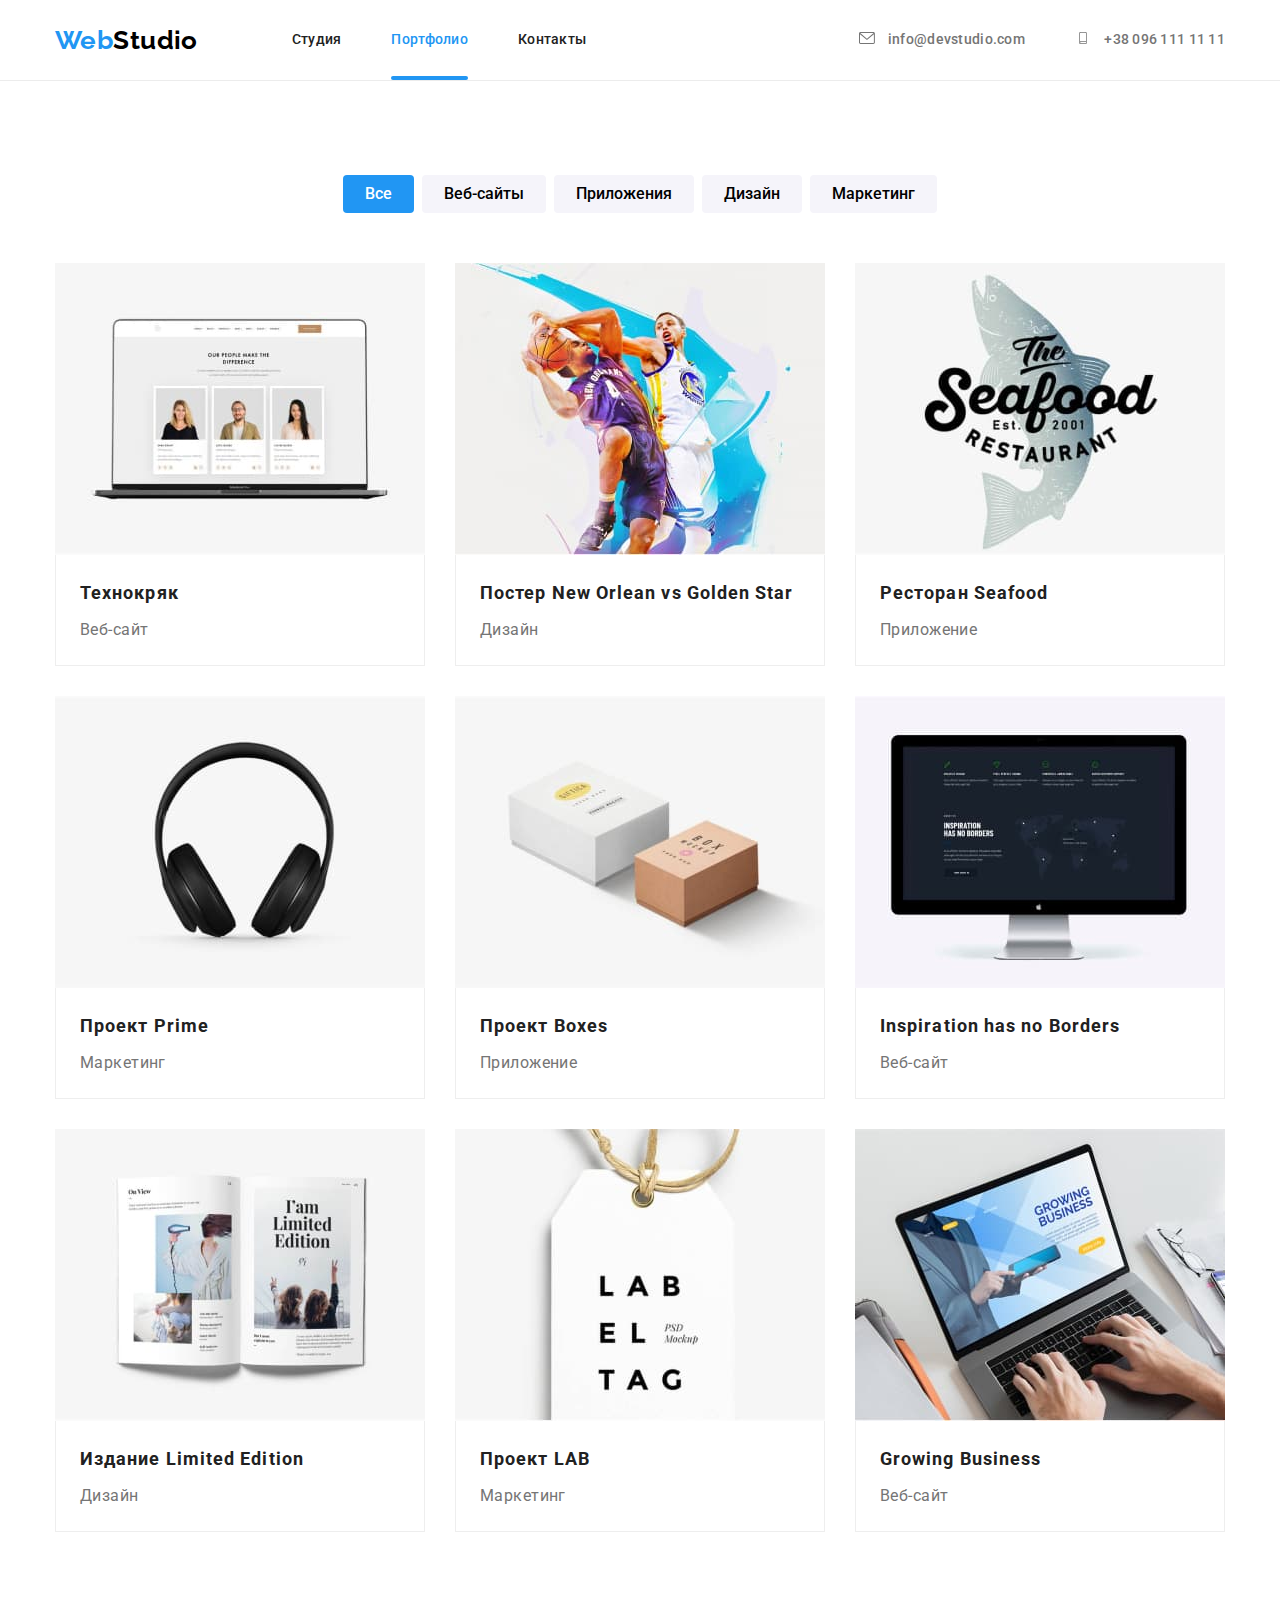
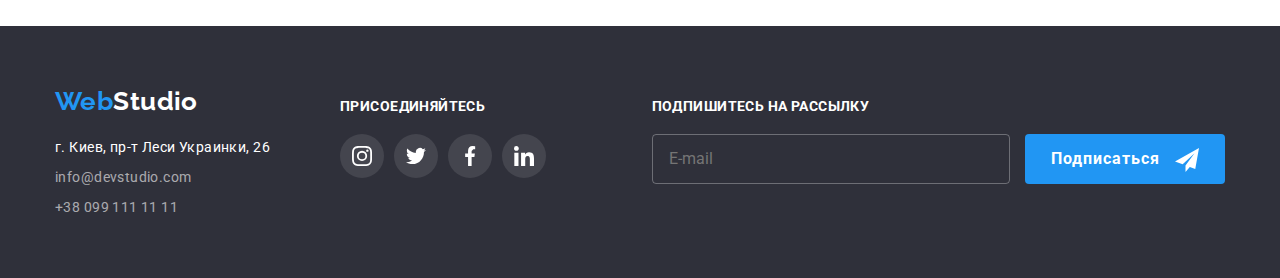
==== portfolio.html @ 12179ab0 "revious project files had been added" ====
<!DOCTYPE html>
<html lang="ru">

<head>
    <meta charset="UTF-8">
    <meta http-equiv="X-UA-Compatible" content="IE=edge">
    <meta name="viewport" content="width=device-width, initial-scale=1.0">
    <title>Web Studio</title>
    <link rel="preconnect" href="https://fonts.googleapis.com">
    <link rel="preconnect" href="https://fonts.gstatic.com" crossorigin>
    <link href="https://fonts.googleapis.com/css2?family=Raleway:wght@700&family=Roboto:wght@400;500;700;900&display=swap"
        rel="stylesheet">
    <link rel="stylesheet" href="https://cdnjs.cloudflare.com/ajax/libs/modern-normalize/1.1.0/modern-normalize.css" />
    <link rel="stylesheet" href="./css/main.min.css" />
    </head>

<body>

    <!--шапка сторінки-->
<header>
        <div class="container container--header">
            <nav class="site-menu">

                <a class="link logo-text" href="./index.html" id="top">Web<span class="logo-text--header">Studio</span></a>

                <ul class="list main-nav-list">
                    <li class="main-nav-list__item"><a class="link header__link" href="./index.html">Студия</a></li>
                    <li class="main-nav-list__item"><a class="link header__link header__link--current" href="#portfolio">Портфолио</a></li>
                    <li class="main-nav-list__item"><a class="link header__link" href="#contacts">Контакты</a></li>
                </ul>
            </nav>

            <ul class="list header-contacts-list">
                <li class="header-contacts-list__item">
            
                    <a class="link header__link header__link--contact" href="mailto:info@devstudio.com">
                        <svg class="header-contacts-list__icon" width="16" height="12">
                            <use href="./images/icons.svg#icon-envelope"></use>
                        </svg>
                            <span lang="en">info@devstudio.com</span>
                    </a>
                </li>
            
                <li class="header-contacts-list__item">
                    <a class="link header__link header__link--contact" href="tel:+380961111111">
                        <svg class="header-contacts-list__icon" width="16" height="12">
                            <use href="./images/icons.svg#icon-smartphone"></use>
                        </svg>
                            <span>+38 096 111 11 11</span>
                    </a>
                </li>
            </ul>
            

        </div>
    </header>


    <main>
        <section class="portfolio">
            <div class="container">
                <h1 class="visually-hidden">Портфолио</h1>
                                
                <ul class="list filter-button-list">
                    <li class="filter-button-list__item"><button class="filter-button-list__button filter-button-list__button--active" type="button">Все</button></li>
                    <li class="filter-button-list__item"><button class="filter-button-list__button" type="button">Веб-сайты</button></li>
                    <li class="filter-button-list__item"><button class="filter-button-list__button" type="button">Приложения</button></li>
                    <li class="filter-button-list__item"><button class="filter-button-list__button" type="button">Дизайн</button></li>
                    <li class="filter-button-list__item"><button class="filter-button-list__button" type="button">Маркетинг</button></li>
                </ul>
                
                <ul class="list portfolio-list">
                    <li class="portfolio-list__item">
                        <a href="" class="link portfolio-list__item-link">
                            <div class="portfolio-list__item-img-thumb">
                                <img src="./images/portfolio1.jpg" alt="интернет-магазин на экране ноутбука" width="370">
                                <p class="portfolio-list__item-thumb-descr">Ресурс предлагает комплексные предложения с разным уровнем функционала и сервисов. Все это позволит посетителю получить исчерпывающие сведения о компании или частном лице.</p>    
                                
                            </div> 
                            
                            <div class="portfolio-list__item-title-border">
                                <h2 class="portfolio-list__item-title">Технокряк</h2>
                                <p class="portfolio-list__item-description">Веб-сайт</p>
                            </div>
                        </a>
                    </li>
                    <li  class="portfolio-list__item">
                        <a href="" class="link portfolio-list__item-link">
                            <div class="portfolio-list__item-img-thumb">
                                <img src="./images/portfolio2.jpg" alt="постер баскетбольного матча" width="370">
                                <p class="portfolio-list__item-thumb-descr">Lorem ipsum dolor sit amet consectetur adipisicing elit. Doloribus, expedita. In architecto sint atque, minus magnam autem fugit quae eius, nesciunt laboriosam odio sed aspernatur!</p>
                            </div>

                            <div class="portfolio-list__item-title-border">
                                <h2 class="portfolio-list__item-title">Постер <span lang="en">New Orlean vs Golden Star</span></h2>
                                <p class="portfolio-list__item-description">Дизайн</p>
                            </div>
                        </a>
                    </li>
                    <li  class="portfolio-list__item">
                        <a href="" class="link portfolio-list__item-link">
                            <div class="portfolio-list__item-img-thumb">
                                <img src="./images/portfolio3.jpg" alt="название ресторана на фоне изображения рыбы" width="370">
                                <p class="portfolio-list__item-thumb-descr">Lorem ipsum dolor sit amet consectetur, adipisicing elit. Impedit aspernatur corrupti debitis velit eveniet vel recusandae obcaecati minus dolores reiciendis. Sed voluptatum sequi nesciunt reiciendis.</p>
                            </div>

                            <div class="portfolio-list__item-title-border">
                                <h2 class="portfolio-list__item-title">Ресторан <span lang="en">Seafood</span></h2>
                                <p class="portfolio-list__item-description">Приложение</p>
                            </div>
                        </a>
                    </li>
                    <li  class="portfolio-list__item">
                        <a href="" class="link portfolio-list__item-link">
                            <div class="portfolio-list__item-img-thumb">
                                <img src="./images/portfolio4.jpg" alt="наушники" width="370">
                                <p class="portfolio-list__item-thumb-descr">Lorem ipsum dolor sit amet consectetur, adipisicing elit. Impedit aspernatur corrupti debitis
                                    velit eveniet vel recusandae obcaecati minus dolores reiciendis. Sed voluptatum sequi nesciunt reiciendis.</p>
                            </div>

                            <div class="portfolio-list__item-title-border">
                                <h2 class="portfolio-list__item-title">Проект <span lang="en">Prime</span></h2>
                                <p class="portfolio-list__item-description">Маркетинг</p>
                            </div>
                        </a>
                    </li>
                    <li  class="portfolio-list__item">
                        <a href="" class="link portfolio-list__item-link">
                            <div class="portfolio-list__item-img-thumb">
                                <img src="./images/portfolio5.jpg" alt="2 коробочки разного размера" width="370">
                                <p class="portfolio-list__item-thumb-descr">Lorem ipsum dolor sit amet consectetur, adipisicing elit. Impedit aspernatur corrupti debitis
                                velit eveniet vel recusandae obcaecati minus dolores reiciendis. Sed voluptatum sequi nesciunt reiciendis.</p>
                            </div>

                            <div class="portfolio-list__item-title-border">
                                <h2 class="portfolio-list__item-title">Проект <span lang="en">Boxes</span></h2>
                                <p class="portfolio-list__item-description">Приложение</p>
                            </div>
                        </a>
                    </li>
                    <li  class="portfolio-list__item">
                        <a href="" class="link portfolio-list__item-link">
                            <div class="portfolio-list__item-img-thumb">
                                <img src="./images/portfolio6.jpg" alt="моноблок с демонстрацией сайта" width="370">
                                <p class="portfolio-list__item-thumb-descr">Lorem ipsum dolor sit amet consectetur, adipisicing elit. Impedit aspernatur corrupti debitis
                                    velit eveniet vel recusandae obcaecati minus dolores reiciendis. Sed voluptatum sequi nesciunt reiciendis.</p>
                            </div>

                            <div class="portfolio-list__item-title-border">
                                <h2 class="portfolio-list__item-title" lang="en">Inspiration has no Borders</h2>
                                <p class="portfolio-list__item-description">Веб-сайт</p>
                            </div>
                        </a>
                    </li>
                    <li  class="portfolio-list__item">
                        <a href="" class="link portfolio-list__item-link">
                            <div class="portfolio-list__item-img-thumb">
                                <img src="./images/portfolio7.jpg" alt="разворот открытой книги с иллюстрациями" width="370">
                                <p class="portfolio-list__item-thumb-descr">Lorem ipsum dolor sit amet consectetur, adipisicing elit. Impedit aspernatur corrupti debitis
                                    velit eveniet vel recusandae obcaecati minus dolores reiciendis. Sed voluptatum sequi nesciunt reiciendis.</p>
                            </div>

                            <div class="portfolio-list__item-title-border">
                                <h2 class="portfolio-list__item-title">Издание <span lang="en">Limited Edition</span></h2>
                                <p class="portfolio-list__item-description">Дизайн</p>
                            </div>
                        </a>
                    </li>
                    <li  class="portfolio-list__item">
                        <a href="" class="link portfolio-list__item-link">
                            <div class="portfolio-list__item-img-thumb">
                                <img src="./images/portfolio8.jpg" alt="ярлык с надписью LAB EL TAG" width="370">
                                <p class="portfolio-list__item-thumb-descr">Lorem ipsum dolor sit amet consectetur, adipisicing elit. Impedit aspernatur corrupti debitis
                                    velit eveniet vel recusandae obcaecati minus dolores reiciendis. Sed voluptatum sequi nesciunt reiciendis.</p>
                            </div>

                            <div class="portfolio-list__item-title-border">
                                <h2 class="portfolio-list__item-title">Проект <span lang="en">LAB</span></h2>
                                <p class="portfolio-list__item-description">Маркетинг</p>
                            </div>    
                        </a>
                    </li>
                    <li  class="portfolio-list__item">
                        <a href="" class="link portfolio-list__item-link">
                            <div class="portfolio-list__item-img-thumb">
                                <img src="./images/portfolio9.jpg" alt="работа руками на нетбуке" width="370">
                                <p class="portfolio-list__item-thumb-descr">Lorem ipsum dolor sit amet consectetur, adipisicing elit. Impedit aspernatur corrupti debitis
                                    velit eveniet vel recusandae obcaecati minus dolores reiciendis. Sed voluptatum sequi nesciunt reiciendis.</p>
                            </div>

                            <div class="portfolio-list__item-title-border">
                                <h2 class="portfolio-list__item-title" lang="en">Growing Business</h2>
                                <p class="portfolio-list__item-description">Веб-сайт</p>
                            </div>
                        </a>
                    </li>
                </ul>
            </div>    
        </section>
    </main>

    <!--контактна інформація-->
    <footer class="footer-section">
        <div class="container container--footer">
            <div>
                <!--логотип-посилання-->
                <a class="link logo-text" href="#top">Web<span class="logo-text--footer">Studio</span></a>
        
                <address id="contacts">
                    <ul class="list">
                        <li class="contacts__item">
                            <a class="link contacts__post-address"
                                href="https://www.google.com/maps/place/%D0%B1%D1%83%D0%BB.+%D0%9B%D0%B5%D1%81%D0%B8+%D0%A3%D0%BA%D1%80%D0%B0%D0%B8%D0%BD%D0%BA%D0%B8,+26,+%D0%9A%D0%B8%D0%B5%D0%B2,+02000/@50.4265841,30.5361971,17z/data=!4m13!1m7!3m6!1s0x40d4cf0e033ecbe9:0x57a4dffefec77da0!2z0LHRg9C7LiDQm9C10YHQuCDQo9C60YDQsNC40L3QutC4LCAyNiwg0JrQuNC10LIsIDAyMDAw!3b1!8m2!3d50.4265807!4d30.5383858!3m4!1s0x40d4cf0e033ecbe9:0x57a4dffefec77da0!8m2!3d50.4265807!4d30.5383858">
                                г. Киев, пр-т Леси Украинки, 26</a>
                        </li>
                        <li class="contacts__item">
                            <a class="link contacts__title" href="mailto:info@devstudio.com">info@devstudio.com</a>
                        </li>
                        <li class="contacts__item">
                            <a class="link contacts__title" href="tel:+380991111111">+38 099 111 11 11</a>
                        </li>
                    </ul>
                </address>
            </div>

            <div class="footer-soc-link-block">
            
                <p class="footer-title">ПРИСОЕДИНЯЙТЕСЬ</p>
            
                <ul class="list social-icon-list">
                    <li class="social-icon-area">
                        <a class="social-link social-link--footer" href="#">
                            <svg class="social-icon social-icon--footer" width="20" height="20">
                                <use href="./images/icons.svg#icon-instagram-icon"></use>
                            </svg>
                        </a>
                    </li>
            
                    <li class="social-icon-area">
                        <a class="social-link social-link--footer" href="">
                            <svg class="social-icon social-icon--footer" width="20" height="20">
                                <use href="./images/icons.svg#icon-twitter-icon"></use>
                            </svg>
                        </a>
                    </li>
            
                    <li class="social-icon-area">
                        <a class="social-link social-link--footer" href="">
                            <svg class="social-icon social-icon--footer" width="20" height="20">
                                <use href="./images/icons.svg#icon-facebook-icon"></use>
                            </svg>
                        </a>
                    </li>
            
                    <li class="social-icon-area">
                        <a class="social-link social-link--footer" href="">
                            <svg class="social-icon social-icon--footer" width="20" height="20">
                                <use href="./images/icons.svg#icon-linkedin-icon"></use>
                            </svg>
                        </a>
                    </li>
            
                </ul>
            </div>

            <form class="subscribe-form">

                <label class="subscribe-form__label">Подпишитесь на рассылку</label>

                <input  type="email"
                        name="subscribe-email"
                        class="subscribe-form__input"  
                        placeholder="E-mail"
                        required>

                <button type="submit" class="subscribe-form__btn">
                    Подписаться
                    <svg class="subscribe-form__icon" width="24" height="24">
                        <use href="./images/icons.svg#subscribe-icon"></use>
                    </svg>
                </button>

            </form>

        </div>



    </footer>

</body>

</html>
---- css/main.min.css ----
body{font-family:Roboto,san-serif;color:#212121;font-size:14px;background-color:#fff;letter-spacing:.03em}p,h1,h2,h3,h4,h5,h6{margin:0}.container{width:1200px;padding-left:15px;padding-right:15px;margin-left:auto;margin-right:auto}* .list{padding:0;margin:0;list-style-type:none}.link{text-decoration:none}img{display:block}.logo-text{font-family:Raleway;font-weight:700;font-size:26px;color:#2196f3;line-height:1.19}.logo-text:focus{outline-color:rgba(0,0,0,0)}.logo-text--header{color:#000}.logo-text--footer{color:#fff}.logo-text--footer:focus{outline-color:rgba(0,0,0,0)}header{border-bottom-width:1px;border-bottom-style:solid;border-bottom-color:#ececec}.container--header{display:-webkit-box;display:-ms-flexbox;display:flex;padding-top:0px;padding-bottom:0px;-webkit-box-align:center;-ms-flex-align:center;align-items:center}.header__link{position:relative;display:block;padding-top:32px;padding-bottom:32px;font-weight:500;line-height:1.14;color:#212121;letter-spacing:.02em;-webkit-transition:color 250ms cubic-bezier(0.4, 0, 0.2, 1);transition:color 250ms cubic-bezier(0.4, 0, 0.2, 1)}.header__link:hover{color:#2196f3}.header__link:focus{outline:none;color:#2196f3}.header__link--contact{color:#757575}.header__link--contact:hover{color:#2196f3}.header__link--contact:focus{outline:none;color:#2196f3}.header__link--current{color:#2196f3}.header__link--current:focus{outline-color:rgba(0,0,0,0)}.underline::after,.header__link--current::after{content:"";position:absolute;bottom:0;display:block;width:100%;height:4px;border-radius:2px;background-color:#2196f3}.site-menu{display:-webkit-box;display:-ms-flexbox;display:flex;-webkit-box-align:center;-ms-flex-align:center;align-items:center}.main-nav-list{display:-webkit-box;display:-ms-flexbox;display:flex;margin-left:94px}.main-nav-list__item+.main-nav-list__item{margin-left:50px}.header-contacts-list{display:-webkit-box;display:-ms-flexbox;display:flex;margin-left:auto}.header-contacts-list__item+.header-contacts-list__item{margin-left:50px}.header-contacts-list__icon{margin-right:10px;fill:currentColor;-webkit-transition:fill 250ms cubic-bezier(0.4, 0, 0.2, 1);transition:fill 250ms cubic-bezier(0.4, 0, 0.2, 1)}.header-contacts-list__icon:hover,.header-contacts-list__icon:focus{fill:currentColor}.section-title{font-size:36px;line-height:1.17;text-align:center;margin-top:0;margin-bottom:50px}.visually-hidden{position:absolute;width:1px;height:1px;margin:-1px;border:0;padding:0;white-space:nowrap;-webkit-clip-path:inset(100%);clip-path:inset(100%);clip:rect(0 0 0 0);overflow:hidden}.hero{padding-top:200px;padding-bottom:200px;background-color:#2f303a;text-align:center}.overlay{max-width:1600px;height:600px;margin-right:auto;margin-left:auto;background-image:-webkit-gradient(linear, left top, right top, from(rgba(47, 48, 58, 0.4)), to(rgba(47, 48, 58, 0.4))),url(../images/overlay-image.jpg);background-image:linear-gradient(to right, rgba(47, 48, 58, 0.4), rgba(47, 48, 58, 0.4)),url(../images/overlay-image.jpg);background-size:cover;background-position:center;background-repeat:no-repeat}.hero-title{width:696px;margin-top:0;margin-bottom:30px;margin-right:auto;margin-left:auto;color:#fff;font-weight:900;font-size:44px;line-height:1.36;letter-spacing:.06em;text-transform:uppercase}.hero-btn{min-width:200px;border:none;border-radius:4px;background-color:#2196f3;padding-top:10px;padding-bottom:10px;padding-right:10px;padding-left:10px;margin-top:0;margin-bottom:0;margin-right:auto;margin-left:auto;font-weight:700;font-size:16px;line-height:1.88;letter-spacing:.06em;color:#fff;cursor:pointer}.backdrop{position:fixed;top:0;left:0;width:100%;height:100%;background-color:rgba(0,0,0,.2);opacity:1;-webkit-transition:opacity 250ms cubic-bezier(0.4, 0, 0.2, 1);transition:opacity 250ms cubic-bezier(0.4, 0, 0.2, 1)}.backdrop.is-hidden{opacity:0;pointer-events:none}.modal{position:absolute;top:50%;left:50%;-webkit-transform:translate(-50%, -50%) scale(1);transform:translate(-50%, -50%) scale(1);width:528px;height:581px;padding:40px;border-radius:4px;background-color:#fff;-webkit-transition:-webkit-transform 250ms cubic-bezier(0.4, 0, 0.2, 1);transition:-webkit-transform 250ms cubic-bezier(0.4, 0, 0.2, 1);transition:transform 250ms cubic-bezier(0.4, 0, 0.2, 1);transition:transform 250ms cubic-bezier(0.4, 0, 0.2, 1), -webkit-transform 250ms cubic-bezier(0.4, 0, 0.2, 1)}.backdrop.is-hidden .modal{-webkit-transform:translate(-50%, -50%) scale(0.8);transform:translate(-50%, -50%) scale(0.8)}.close-modal-btn{position:absolute;top:8px;right:8px;width:30px;height:30px;border-radius:50%;border:1px solid rgba(0,0,0,.1);background-color:rgba(0,0,0,0);fill:#000;cursor:pointer;-webkit-transition:fill 250ms cubic-bezier(0.4, 0, 0.2, 1),outline 250ms cubic-bezier(0.4, 0, 0.2, 1);transition:fill 250ms cubic-bezier(0.4, 0, 0.2, 1),outline 250ms cubic-bezier(0.4, 0, 0.2, 1)}.close-modal-btn:hover,.close-modal-btn:focus{fill:#2196f3;outline:rgba(0,0,0,0)}.modal-title{margin-bottom:12px;font-weight:700;font-size:20px;line-height:1.15}.form-field{position:relative;margin-bottom:10px;display:-webkit-box;display:-ms-flexbox;display:flex;-webkit-box-orient:vertical;-webkit-box-direction:normal;-ms-flex-direction:column;flex-direction:column}.form-label{margin-right:auto;margin-bottom:4px;font-weight:400;font-size:12px;line-height:1.1666666667;letter-spacing:.01em;color:#757575}.input-icon-container{position:relative}.form-input{display:block;width:100%;height:40px;padding-right:12px;padding-left:30px;border:1px solid rgba(33,33,33,.2);border-radius:4px;cursor:pointer;-webkit-transition:border-color 250ms cubic-bezier(0.4, 0, 0.2, 1),outline 250ms cubic-bezier(0.4, 0, 0.2, 1);transition:border-color 250ms cubic-bezier(0.4, 0, 0.2, 1),outline 250ms cubic-bezier(0.4, 0, 0.2, 1)}.form-input:hover,.form-input:focus{border-color:#2196f3;outline:rgba(0,0,0,0)}.form-input:focus:not(:-moz-placeholder-shown){border-color:#2196f3;outline:rgba(0,0,0,0)}.form-input:focus:not(:-ms-input-placeholder){border-color:#2196f3;outline:rgba(0,0,0,0)}.form-input:focus:not(:placeholder-shown){border-color:#2196f3;outline:rgba(0,0,0,0)}.form-icon{position:absolute;top:50%;-webkit-transform:translateY(-50%);transform:translateY(-50%);left:11px;fill:#212121;-webkit-transition:fill 250ms cubic-bezier(0.4, 0, 0.2, 1);transition:fill 250ms cubic-bezier(0.4, 0, 0.2, 1)}.form-input:hover+.form-icon,.form-input:focus+.form-icon{fill:#2196f3}.comment{display:block;width:100%;height:120px;padding:12px 16px;resize:none;border:1px solid rgba(33,33,33,.2);border-radius:4px;cursor:pointer;-webkit-transition:border-color 250ms cubic-bezier(0.4, 0, 0.2, 1),outline 250ms cubic-bezier(0.4, 0, 0.2, 1);transition:border-color 250ms cubic-bezier(0.4, 0, 0.2, 1),outline 250ms cubic-bezier(0.4, 0, 0.2, 1)}.comment:hover,.comment:focus{border-color:#2196f3;outline:rgba(0,0,0,0)}.comment:focus:not(:-moz-placeholder-shown){border-color:#2196f3;outline:rgba(0,0,0,0)}.comment:focus:not(:-ms-input-placeholder){border-color:#2196f3;outline:rgba(0,0,0,0)}.comment:focus:not(:placeholder-shown){border-color:#2196f3;outline:rgba(0,0,0,0)}.comment:placeholder{font-weight:400;font-size:14px;line-height:1.1428571429;letter-spacing:.01em;color:rgba(117,117,117,.5)}.checkbox-label{display:-webkit-box;display:-ms-flexbox;display:flex;-webkit-box-pack:center;-ms-flex-pack:center;justify-content:center;-webkit-box-align:center;-ms-flex-align:center;align-items:center;margin-right:auto;margin-left:auto;margin-top:20px;margin-bottom:30px;font-weight:400;line-height:1.7142857143;color:#757575}.checkbox{position:absolute;width:1px;height:1px;margin:-1px;border:0;padding:0;white-space:nowrap;-webkit-clip-path:inset(100%);clip-path:inset(100%);clip:rect(0 0 0 0);overflow:hidden}.checkbox-icon{margin-right:8px;fill:#fff;border:2px solid #212121;border-radius:2px;-webkit-transition:border-color 250ms cubic-bezier(0.4, 0, 0.2, 1),background-color 250ms cubic-bezier(0.4, 0, 0.2, 1);transition:border-color 250ms cubic-bezier(0.4, 0, 0.2, 1),background-color 250ms cubic-bezier(0.4, 0, 0.2, 1)}.checkbox:checked~.checkbox-icon{border-color:#2196f3;background-color:#2196f3}.checkbox-link{-webkit-text-decoration-line:underline;text-decoration-line:underline;color:#2196f3}.submit-btn{-webkit-box-sizing:border-box;box-sizing:border-box;min-width:200px;border:none;border-radius:4px;background-color:#2196f3;padding-top:10px;padding-bottom:10px;padding-right:10px;padding-left:10px;margin-top:0;margin-bottom:0;margin-right:auto;margin-left:auto;font-weight:700;font-size:16px;line-height:1.88;letter-spacing:.06em;color:#fff;text-align:center;cursor:pointer;-webkit-transition:shadow 250ms cubic-bezier(0.4, 0, 0.2, 1);transition:shadow 250ms cubic-bezier(0.4, 0, 0.2, 1)}.submit-btn:hover,.submit-btn:focus{-webkit-box-shadow:0px 4px 4px rgba(0,0,0,.15);box-shadow:0px 4px 4px rgba(0,0,0,.15)}.description{padding-top:94px;padding-bottom:94px}.description-list{display:-webkit-box;display:-ms-flexbox;display:flex}.description-list .description-item+.description-item{margin-left:30px}.descr-icon-space{display:-webkit-box;display:-ms-flexbox;display:flex;padding-top:25px;padding-bottom:25px;margin-bottom:30px;-webkit-box-pack:center;-ms-flex-pack:center;justify-content:center;border-radius:4px;background-color:#f5f4fa}.description-title{margin-top:0;margin-bottom:10px;font-size:14px;line-height:1.14;text-transform:uppercase}.description-text{width:270px;color:#757575;line-height:1.71;margin-bottom:0}.info{display:block;padding-bottom:94px}.info-list{display:-webkit-box;display:-ms-flexbox;display:flex}.info-list__item{position:relative}.info-list__item+.info-list__item{margin-left:30px}.info-list__item-title{position:absolute;bottom:0;width:100%;padding-top:27px;padding-bottom:27px;font-weight:700;line-height:1.17;text-transform:uppercase;text-align:center;color:#fff;background-color:rgba(47,48,58,.8)}.team{padding-top:94px;padding-bottom:94px;background-color:#f5f4fa;text-align:center}.team-list{display:-webkit-box;display:-ms-flexbox;display:flex;gap:30px}.team-list__item{-ms-flex-preferred-size:calc(25% - 30px);flex-basis:calc(25% - 30px);-webkit-box-shadow:0px 1px 3px rgba(0,0,0,.12),0px 1px 1px rgba(0,0,0,.14),0px 2px 1px rgba(0,0,0,.2);box-shadow:0px 1px 3px rgba(0,0,0,.12),0px 1px 1px rgba(0,0,0,.14),0px 2px 1px rgba(0,0,0,.2);background-color:#fff;border-radius:0px 0px 4px 4px}.team-list__item-border{padding-top:30px;padding-bottom:30px}.team-list__item-name{margin-bottom:10px;font-weight:500;font-size:16px;line-height:1.19}.team-list__item-position{margin-bottom:16px;color:#757575;font-size:16px;line-height:1.19}.social-icon-list{display:-webkit-box;display:-ms-flexbox;display:flex;-webkit-box-pack:center;-ms-flex-pack:center;justify-content:center;margin-left:auto;margin-right:auto}.social-icon-area{width:44px;height:44px}.social-icon-area+.social-icon-area{margin-left:10px}.social-link{display:-webkit-box;display:-ms-flexbox;display:flex;-webkit-box-pack:center;-ms-flex-pack:center;justify-content:center;-webkit-box-align:center;-ms-flex-align:center;align-items:center;width:100%;height:100%;border-radius:50%;background-color:#fff;-webkit-transition:background-color 250ms cubic-bezier(0.4, 0, 0.2, 1);transition:background-color 250ms cubic-bezier(0.4, 0, 0.2, 1)}.social-link:hover,.social-link:focus{background-color:#2196f3}.social-link--footer{background-color:rgba(255,255,255,.1)}.social-icon{fill:#afb1b8;-webkit-transition:fill 250ms cubic-bezier(0.4, 0, 0.2, 1);transition:fill 250ms cubic-bezier(0.4, 0, 0.2, 1)}.social-link:hover .social-icon,.social-link:focus .social-icon{fill:#fff}.social-icon--footer{fill:#fff}.container--clients{padding-top:94px;padding-bottom:94px}.clients-list{display:-webkit-box;display:-ms-flexbox;display:flex;-webkit-box-pack:center;-ms-flex-pack:center;justify-content:center;margin-left:auto;margin-right:auto}.clients-list__item{width:170px;height:92px;background-color:#fff}.clients-list__item+.clients-list__item{margin-left:30px}.clients-list__item-link{display:-webkit-box;display:-ms-flexbox;display:flex;-webkit-box-pack:center;-ms-flex-pack:center;justify-content:center;-webkit-box-align:center;-ms-flex-align:center;align-items:center;width:100%;height:100%;border:1px solid #afb1b8;border-radius:4px;background-color:#fff;-webkit-transition:border 250ms cubic-bezier(0.4, 0, 0.2, 1);transition:border 250ms cubic-bezier(0.4, 0, 0.2, 1)}.clients-list__item-link:hover,.clients-list__item-link:focus{border:1px solid #2196f3}.clients-list__item-icon{fill:#afb1b8;-webkit-transition:fill 250ms cubic-bezier(0.4, 0, 0.2, 1);transition:fill 250ms cubic-bezier(0.4, 0, 0.2, 1)}.clients-list__item-link:hover .clients-list__item-icon,.clients-list__item-link:focus .clients-list__item-icon{fill:#2196f3;outline:rgba(0,0,0,0)}.footer-section{padding-top:60px;padding-bottom:60px;background-color:#2f303a}.container--footer{display:-webkit-box;display:-ms-flexbox;display:flex;position:relative}#contacts{display:block;margin-top:20px;padding:0;font-style:normal}.contacts__item+.contacts__item{margin-top:9px}.contacts__post-address{display:inline-block;line-height:1.5;color:#fff;-webkit-transition:color 250ms cubic-bezier(0.4, 0, 0.2, 1);transition:color 250ms cubic-bezier(0.4, 0, 0.2, 1)}.contacts__post-address:hover{color:#2196f3}.contacts__post-address:focus{outline-color:rgba(0,0,0,0);color:#2196f3}.contacts__title{line-height:1.5;color:rgba(255,255,255,.6);-webkit-transition:color 250ms cubic-bezier(0.4, 0, 0.2, 1);transition:color 250ms cubic-bezier(0.4, 0, 0.2, 1)}.contacts__title:hover{color:#2196f3}.contacts__title:focus{outline-color:rgba(0,0,0,0);color:#2196f3}.footer-soc-link-block{padding-top:12px;margin-left:70px}.footer-title{margin-bottom:20px;font-weight:700;line-height:16px;text-transform:uppercase;color:#fff}.subscribe-form{position:absolute;right:15px;margin-top:12px}.subscribe-form__label{display:block;margin-bottom:20px;font-weight:700;line-height:16px;text-transform:uppercase;color:#fff}.subscribe-form__input{min-width:358px;margin-right:12px;padding:14px 16px;border:1px solid rgba(255,255,255,.3);border-radius:4px;background-color:rgba(0,0,0,0);font-weight:400;font-size:16px;line-height:1.25;color:rgba(255,255,255,.6)}.subscribe-form__btn{-webkit-box-sizing:border-box;box-sizing:border-box;min-width:200px;border:none;border-radius:4px;background-color:#2196f3;padding-top:10px;padding-bottom:10px;padding-right:10px;padding-left:10px;margin-top:0;margin-bottom:0;margin-right:auto;margin-left:auto;font-weight:700;font-size:16px;line-height:1.88;letter-spacing:.06em;color:#fff;text-align:center;cursor:pointer}.subscribe-form__icon{display:inline-block;vertical-align:middle;margin-left:10px;fill:currentColor}.portfolio{padding-top:94px;padding-bottom:94px}.filter-button-list{display:-webkit-box;display:-ms-flexbox;display:flex;-webkit-box-pack:center;-ms-flex-pack:center;justify-content:center;margin-bottom:50px}.filter-button-list__item+.filter-button-list__item{margin-left:8px}.filter-button-list__button{padding:6px 22px;font-family:inherit;font-weight:500;font-size:16px;line-height:1.62;border:rgba(0,0,0,0);border-radius:4px;background-color:#f5f4fa;cursor:pointer;-webkit-transition:background-color 250ms cubic-bezier(0.4, 0, 0.2, 1),color 250ms cubic-bezier(0.4, 0, 0.2, 1);transition:background-color 250ms cubic-bezier(0.4, 0, 0.2, 1),color 250ms cubic-bezier(0.4, 0, 0.2, 1)}.filter-button-list__button:hover{background-color:#2196f3;color:#fff;-webkit-filter:drop-shadow(0px 4px 4px rgba(0, 0, 0, 0.25));filter:drop-shadow(0px 4px 4px rgba(0, 0, 0, 0.25))}.filter-button-list__button:focus{background-color:#2196f3;color:#fff;outline-color:rgba(0,0,0,0);-webkit-filter:drop-shadow(0px 4px 4px rgba(0, 0, 0, 0.25));filter:drop-shadow(0px 4px 4px rgba(0, 0, 0, 0.25))}.filter-button-list__button--active{background-color:#2196f3;color:#fff}.portfolio-list{display:-webkit-box;display:-ms-flexbox;display:flex;-ms-flex-wrap:wrap;flex-wrap:wrap;gap:30px;cursor:pointer}.portfolio-list__item-link{display:block;color:inherit;-webkit-transition:-webkit-box-shadow 250ms cubic-bezier(0.4, 0, 0.2, 1);transition:-webkit-box-shadow 250ms cubic-bezier(0.4, 0, 0.2, 1);transition:box-shadow 250ms cubic-bezier(0.4, 0, 0.2, 1);transition:box-shadow 250ms cubic-bezier(0.4, 0, 0.2, 1), -webkit-box-shadow 250ms cubic-bezier(0.4, 0, 0.2, 1)}.portfolio-list__item-link:hover,.portfolio-list__item-link:focus{-webkit-box-shadow:0px 1px 1px rgba(0,0,0,.12),0px 4px 4px rgba(0,0,0,.06),1px 4px 6px rgba(0,0,0,.16);box-shadow:0px 1px 1px rgba(0,0,0,.12),0px 4px 4px rgba(0,0,0,.06),1px 4px 6px rgba(0,0,0,.16)}.portfolio-list__item-img-thumb{position:relative;overflow:hidden}.portfolio-list__item-thumb-descr{position:absolute;bottom:0;width:100%;height:100%;display:-webkit-box;display:-ms-flexbox;display:flex;-webkit-box-align:center;-ms-flex-align:center;align-items:center;padding:24px;font-style:normal;font-weight:400;font-size:18px;line-height:156%;color:#fff;background-color:rgba(33,150,243,.9);-webkit-transform:translateY(100%);transform:translateY(100%);-webkit-transition:opacity 250ms cubic-bezier(0.4, 0, 0.2, 1),-webkit-transform 250ms cubic-bezier(0.4, 0, 0.2, 1);transition:opacity 250ms cubic-bezier(0.4, 0, 0.2, 1),-webkit-transform 250ms cubic-bezier(0.4, 0, 0.2, 1);transition:transform 250ms cubic-bezier(0.4, 0, 0.2, 1),opacity 250ms cubic-bezier(0.4, 0, 0.2, 1);transition:transform 250ms cubic-bezier(0.4, 0, 0.2, 1),opacity 250ms cubic-bezier(0.4, 0, 0.2, 1),-webkit-transform 250ms cubic-bezier(0.4, 0, 0.2, 1);opacity:0}.portfolio-list__item-link:hover .portfolio-list__item-thumb-descr,.portfolio-list__item-link:focus .portfolio-list__item-thumb-descr{-webkit-transform:translateY(0);transform:translateY(0);opacity:1}.portfolio-list__item-title-border{padding-top:20px;padding-bottom:20px;padding-right:24px;padding-left:24px;border:1px solid #eee;border-top:none}.portfolio-list__item-title{margin-bottom:4px;font-size:18px;line-height:2;letter-spacing:.06em}.portfolio-list__item-description{margin:0;color:#757575;font-size:16px;line-height:1.88}/*# sourceMappingURL=main.min.css.map */
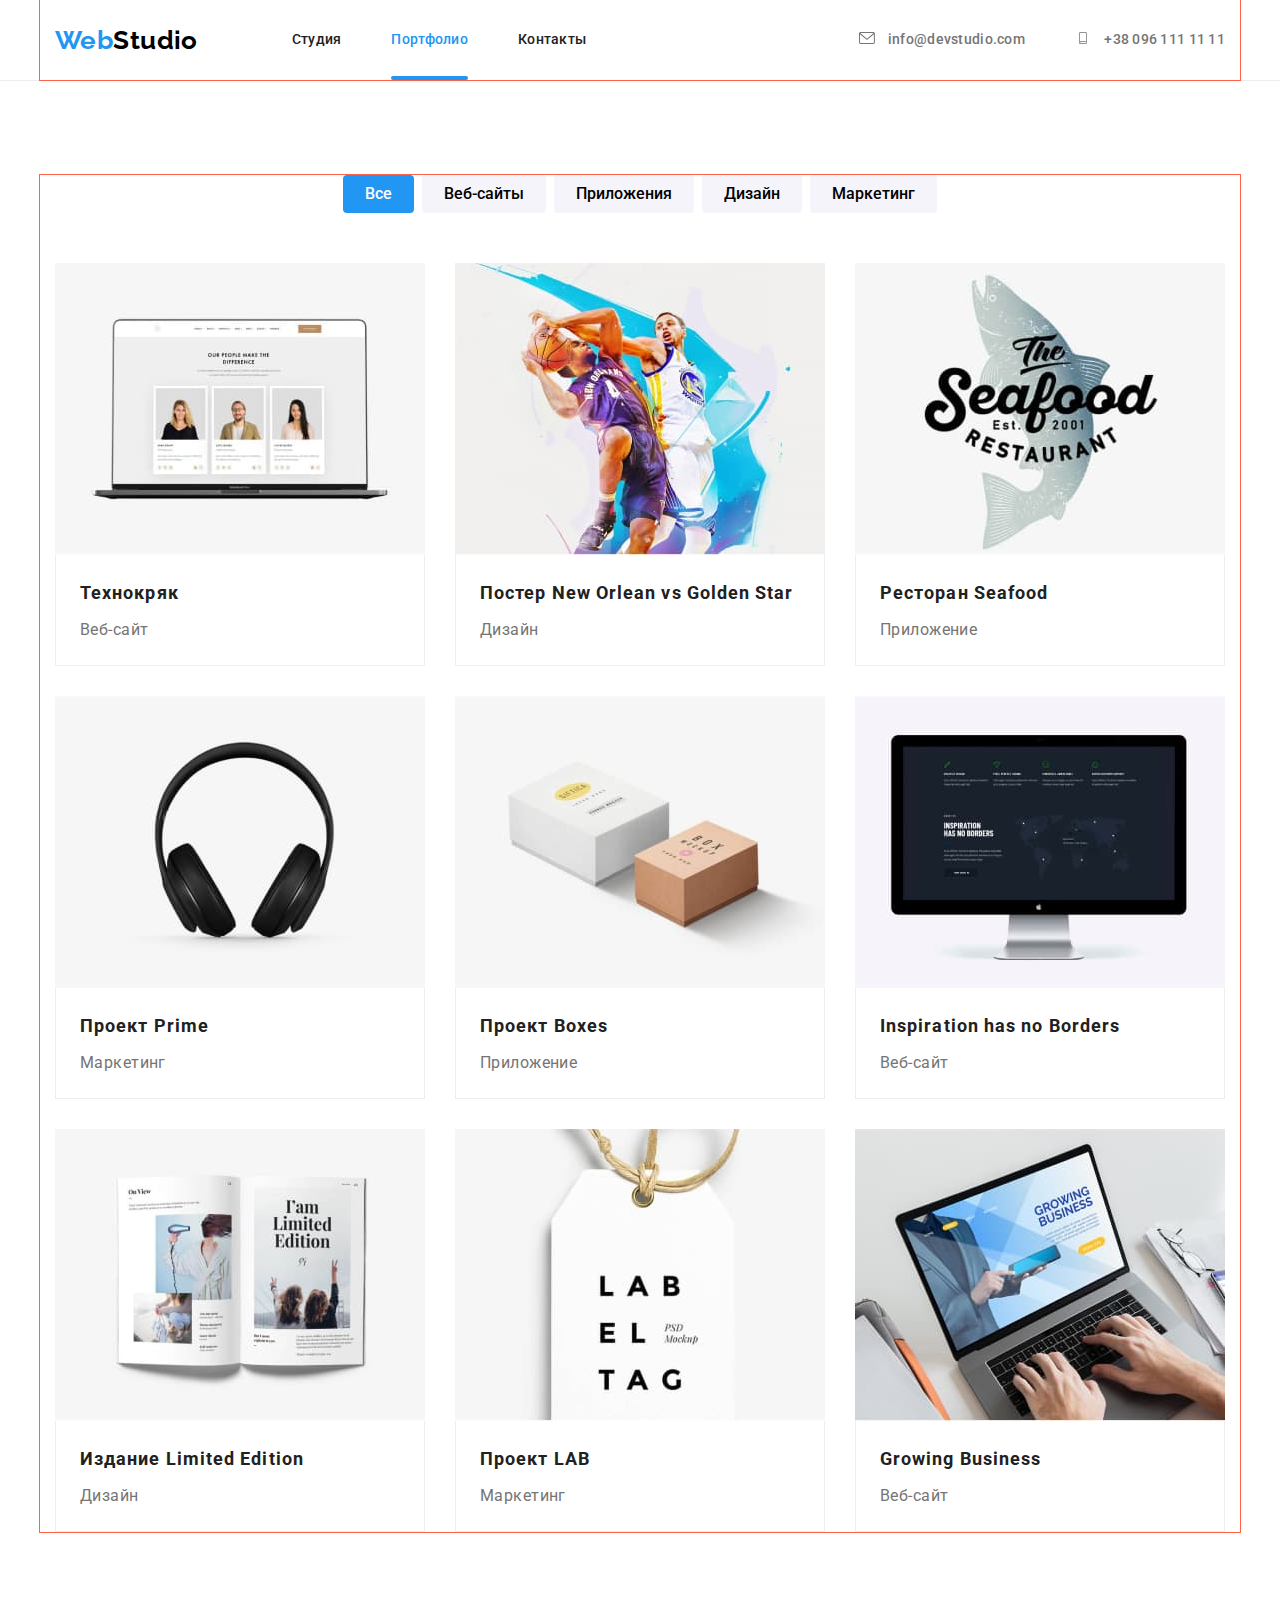
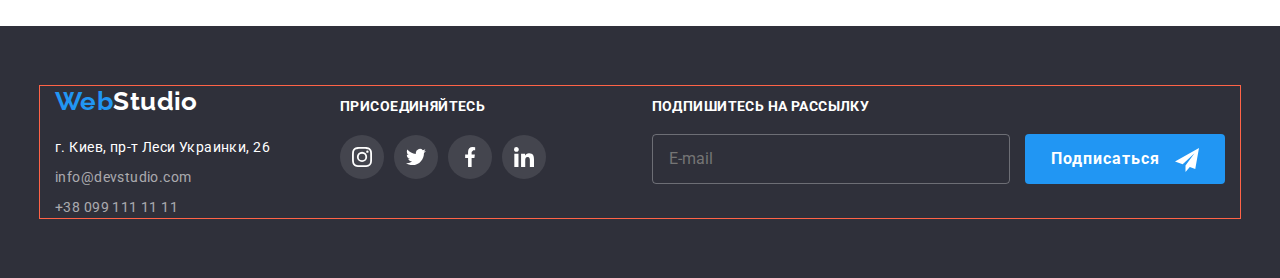
==== commit b3548dc9: "footer, info, team, clients sectons had been adapted  for  tablet and PC" ====
--- a/portfolio.html
+++ b/portfolio.html
@@ -202,7 +202,7 @@
     <!--контактна інформація-->
     <footer class="footer-section">
         <div class="container container--footer">
-            <div>
+            <div class="footer-contacts">
                 <!--логотип-посилання-->
                 <a class="link logo-text" href="#top">Web<span class="logo-text--footer">Studio</span></a>
         
@@ -283,9 +283,6 @@
             </form>
 
         </div>
-
-
-
     </footer>
 
 </body>
--- a/css/main.min.css
+++ b/css/main.min.css
@@ -1 +1 @@
-body{font-family:Roboto,san-serif;color:#212121;font-size:14px;background-color:#fff;letter-spacing:.03em}p,h1,h2,h3,h4,h5,h6{margin:0}.container{width:1200px;padding-left:15px;padding-right:15px;margin-left:auto;margin-right:auto}* .list{padding:0;margin:0;list-style-type:none}.link{text-decoration:none}img{display:block}.logo-text{font-family:Raleway;font-weight:700;font-size:26px;color:#2196f3;line-height:1.19}.logo-text:focus{outline-color:rgba(0,0,0,0)}.logo-text--header{color:#000}.logo-text--footer{color:#fff}.logo-text--footer:focus{outline-color:rgba(0,0,0,0)}header{border-bottom-width:1px;border-bottom-style:solid;border-bottom-color:#ececec}.container--header{display:-webkit-box;display:-ms-flexbox;display:flex;padding-top:0px;padding-bottom:0px;-webkit-box-align:center;-ms-flex-align:center;align-items:center}.header__link{position:relative;display:block;padding-top:32px;padding-bottom:32px;font-weight:500;line-height:1.14;color:#212121;letter-spacing:.02em;-webkit-transition:color 250ms cubic-bezier(0.4, 0, 0.2, 1);transition:color 250ms cubic-bezier(0.4, 0, 0.2, 1)}.header__link:hover{color:#2196f3}.header__link:focus{outline:none;color:#2196f3}.header__link--contact{color:#757575}.header__link--contact:hover{color:#2196f3}.header__link--contact:focus{outline:none;color:#2196f3}.header__link--current{color:#2196f3}.header__link--current:focus{outline-color:rgba(0,0,0,0)}.underline::after,.header__link--current::after{content:"";position:absolute;bottom:0;display:block;width:100%;height:4px;border-radius:2px;background-color:#2196f3}.site-menu{display:-webkit-box;display:-ms-flexbox;display:flex;-webkit-box-align:center;-ms-flex-align:center;align-items:center}.main-nav-list{display:-webkit-box;display:-ms-flexbox;display:flex;margin-left:94px}.main-nav-list__item+.main-nav-list__item{margin-left:50px}.header-contacts-list{display:-webkit-box;display:-ms-flexbox;display:flex;margin-left:auto}.header-contacts-list__item+.header-contacts-list__item{margin-left:50px}.header-contacts-list__icon{margin-right:10px;fill:currentColor;-webkit-transition:fill 250ms cubic-bezier(0.4, 0, 0.2, 1);transition:fill 250ms cubic-bezier(0.4, 0, 0.2, 1)}.header-contacts-list__icon:hover,.header-contacts-list__icon:focus{fill:currentColor}.section-title{font-size:36px;line-height:1.17;text-align:center;margin-top:0;margin-bottom:50px}.visually-hidden{position:absolute;width:1px;height:1px;margin:-1px;border:0;padding:0;white-space:nowrap;-webkit-clip-path:inset(100%);clip-path:inset(100%);clip:rect(0 0 0 0);overflow:hidden}.hero{padding-top:200px;padding-bottom:200px;background-color:#2f303a;text-align:center}.overlay{max-width:1600px;height:600px;margin-right:auto;margin-left:auto;background-image:-webkit-gradient(linear, left top, right top, from(rgba(47, 48, 58, 0.4)), to(rgba(47, 48, 58, 0.4))),url(../images/overlay-image.jpg);background-image:linear-gradient(to right, rgba(47, 48, 58, 0.4), rgba(47, 48, 58, 0.4)),url(../images/overlay-image.jpg);background-size:cover;background-position:center;background-repeat:no-repeat}.hero-title{width:696px;margin-top:0;margin-bottom:30px;margin-right:auto;margin-left:auto;color:#fff;font-weight:900;font-size:44px;line-height:1.36;letter-spacing:.06em;text-transform:uppercase}.hero-btn{min-width:200px;border:none;border-radius:4px;background-color:#2196f3;padding-top:10px;padding-bottom:10px;padding-right:10px;padding-left:10px;margin-top:0;margin-bottom:0;margin-right:auto;margin-left:auto;font-weight:700;font-size:16px;line-height:1.88;letter-spacing:.06em;color:#fff;cursor:pointer}.backdrop{position:fixed;top:0;left:0;width:100%;height:100%;background-color:rgba(0,0,0,.2);opacity:1;-webkit-transition:opacity 250ms cubic-bezier(0.4, 0, 0.2, 1);transition:opacity 250ms cubic-bezier(0.4, 0, 0.2, 1)}.backdrop.is-hidden{opacity:0;pointer-events:none}.modal{position:absolute;top:50%;left:50%;-webkit-transform:translate(-50%, -50%) scale(1);transform:translate(-50%, -50%) scale(1);width:528px;height:581px;padding:40px;border-radius:4px;background-color:#fff;-webkit-transition:-webkit-transform 250ms cubic-bezier(0.4, 0, 0.2, 1);transition:-webkit-transform 250ms cubic-bezier(0.4, 0, 0.2, 1);transition:transform 250ms cubic-bezier(0.4, 0, 0.2, 1);transition:transform 250ms cubic-bezier(0.4, 0, 0.2, 1), -webkit-transform 250ms cubic-bezier(0.4, 0, 0.2, 1)}.backdrop.is-hidden .modal{-webkit-transform:translate(-50%, -50%) scale(0.8);transform:translate(-50%, -50%) scale(0.8)}.close-modal-btn{position:absolute;top:8px;right:8px;width:30px;height:30px;border-radius:50%;border:1px solid rgba(0,0,0,.1);background-color:rgba(0,0,0,0);fill:#000;cursor:pointer;-webkit-transition:fill 250ms cubic-bezier(0.4, 0, 0.2, 1),outline 250ms cubic-bezier(0.4, 0, 0.2, 1);transition:fill 250ms cubic-bezier(0.4, 0, 0.2, 1),outline 250ms cubic-bezier(0.4, 0, 0.2, 1)}.close-modal-btn:hover,.close-modal-btn:focus{fill:#2196f3;outline:rgba(0,0,0,0)}.modal-title{margin-bottom:12px;font-weight:700;font-size:20px;line-height:1.15}.form-field{position:relative;margin-bottom:10px;display:-webkit-box;display:-ms-flexbox;display:flex;-webkit-box-orient:vertical;-webkit-box-direction:normal;-ms-flex-direction:column;flex-direction:column}.form-label{margin-right:auto;margin-bottom:4px;font-weight:400;font-size:12px;line-height:1.1666666667;letter-spacing:.01em;color:#757575}.input-icon-container{position:relative}.form-input{display:block;width:100%;height:40px;padding-right:12px;padding-left:30px;border:1px solid rgba(33,33,33,.2);border-radius:4px;cursor:pointer;-webkit-transition:border-color 250ms cubic-bezier(0.4, 0, 0.2, 1),outline 250ms cubic-bezier(0.4, 0, 0.2, 1);transition:border-color 250ms cubic-bezier(0.4, 0, 0.2, 1),outline 250ms cubic-bezier(0.4, 0, 0.2, 1)}.form-input:hover,.form-input:focus{border-color:#2196f3;outline:rgba(0,0,0,0)}.form-input:focus:not(:-moz-placeholder-shown){border-color:#2196f3;outline:rgba(0,0,0,0)}.form-input:focus:not(:-ms-input-placeholder){border-color:#2196f3;outline:rgba(0,0,0,0)}.form-input:focus:not(:placeholder-shown){border-color:#2196f3;outline:rgba(0,0,0,0)}.form-icon{position:absolute;top:50%;-webkit-transform:translateY(-50%);transform:translateY(-50%);left:11px;fill:#212121;-webkit-transition:fill 250ms cubic-bezier(0.4, 0, 0.2, 1);transition:fill 250ms cubic-bezier(0.4, 0, 0.2, 1)}.form-input:hover+.form-icon,.form-input:focus+.form-icon{fill:#2196f3}.comment{display:block;width:100%;height:120px;padding:12px 16px;resize:none;border:1px solid rgba(33,33,33,.2);border-radius:4px;cursor:pointer;-webkit-transition:border-color 250ms cubic-bezier(0.4, 0, 0.2, 1),outline 250ms cubic-bezier(0.4, 0, 0.2, 1);transition:border-color 250ms cubic-bezier(0.4, 0, 0.2, 1),outline 250ms cubic-bezier(0.4, 0, 0.2, 1)}.comment:hover,.comment:focus{border-color:#2196f3;outline:rgba(0,0,0,0)}.comment:focus:not(:-moz-placeholder-shown){border-color:#2196f3;outline:rgba(0,0,0,0)}.comment:focus:not(:-ms-input-placeholder){border-color:#2196f3;outline:rgba(0,0,0,0)}.comment:focus:not(:placeholder-shown){border-color:#2196f3;outline:rgba(0,0,0,0)}.comment:placeholder{font-weight:400;font-size:14px;line-height:1.1428571429;letter-spacing:.01em;color:rgba(117,117,117,.5)}.checkbox-label{display:-webkit-box;display:-ms-flexbox;display:flex;-webkit-box-pack:center;-ms-flex-pack:center;justify-content:center;-webkit-box-align:center;-ms-flex-align:center;align-items:center;margin-right:auto;margin-left:auto;margin-top:20px;margin-bottom:30px;font-weight:400;line-height:1.7142857143;color:#757575}.checkbox{position:absolute;width:1px;height:1px;margin:-1px;border:0;padding:0;white-space:nowrap;-webkit-clip-path:inset(100%);clip-path:inset(100%);clip:rect(0 0 0 0);overflow:hidden}.checkbox-icon{margin-right:8px;fill:#fff;border:2px solid #212121;border-radius:2px;-webkit-transition:border-color 250ms cubic-bezier(0.4, 0, 0.2, 1),background-color 250ms cubic-bezier(0.4, 0, 0.2, 1);transition:border-color 250ms cubic-bezier(0.4, 0, 0.2, 1),background-color 250ms cubic-bezier(0.4, 0, 0.2, 1)}.checkbox:checked~.checkbox-icon{border-color:#2196f3;background-color:#2196f3}.checkbox-link{-webkit-text-decoration-line:underline;text-decoration-line:underline;color:#2196f3}.submit-btn{-webkit-box-sizing:border-box;box-sizing:border-box;min-width:200px;border:none;border-radius:4px;background-color:#2196f3;padding-top:10px;padding-bottom:10px;padding-right:10px;padding-left:10px;margin-top:0;margin-bottom:0;margin-right:auto;margin-left:auto;font-weight:700;font-size:16px;line-height:1.88;letter-spacing:.06em;color:#fff;text-align:center;cursor:pointer;-webkit-transition:shadow 250ms cubic-bezier(0.4, 0, 0.2, 1);transition:shadow 250ms cubic-bezier(0.4, 0, 0.2, 1)}.submit-btn:hover,.submit-btn:focus{-webkit-box-shadow:0px 4px 4px rgba(0,0,0,.15);box-shadow:0px 4px 4px rgba(0,0,0,.15)}.description{padding-top:94px;padding-bottom:94px}.description-list{display:-webkit-box;display:-ms-flexbox;display:flex}.description-list .description-item+.description-item{margin-left:30px}.descr-icon-space{display:-webkit-box;display:-ms-flexbox;display:flex;padding-top:25px;padding-bottom:25px;margin-bottom:30px;-webkit-box-pack:center;-ms-flex-pack:center;justify-content:center;border-radius:4px;background-color:#f5f4fa}.description-title{margin-top:0;margin-bottom:10px;font-size:14px;line-height:1.14;text-transform:uppercase}.description-text{width:270px;color:#757575;line-height:1.71;margin-bottom:0}.info{display:block;padding-bottom:94px}.info-list{display:-webkit-box;display:-ms-flexbox;display:flex}.info-list__item{position:relative}.info-list__item+.info-list__item{margin-left:30px}.info-list__item-title{position:absolute;bottom:0;width:100%;padding-top:27px;padding-bottom:27px;font-weight:700;line-height:1.17;text-transform:uppercase;text-align:center;color:#fff;background-color:rgba(47,48,58,.8)}.team{padding-top:94px;padding-bottom:94px;background-color:#f5f4fa;text-align:center}.team-list{display:-webkit-box;display:-ms-flexbox;display:flex;gap:30px}.team-list__item{-ms-flex-preferred-size:calc(25% - 30px);flex-basis:calc(25% - 30px);-webkit-box-shadow:0px 1px 3px rgba(0,0,0,.12),0px 1px 1px rgba(0,0,0,.14),0px 2px 1px rgba(0,0,0,.2);box-shadow:0px 1px 3px rgba(0,0,0,.12),0px 1px 1px rgba(0,0,0,.14),0px 2px 1px rgba(0,0,0,.2);background-color:#fff;border-radius:0px 0px 4px 4px}.team-list__item-border{padding-top:30px;padding-bottom:30px}.team-list__item-name{margin-bottom:10px;font-weight:500;font-size:16px;line-height:1.19}.team-list__item-position{margin-bottom:16px;color:#757575;font-size:16px;line-height:1.19}.social-icon-list{display:-webkit-box;display:-ms-flexbox;display:flex;-webkit-box-pack:center;-ms-flex-pack:center;justify-content:center;margin-left:auto;margin-right:auto}.social-icon-area{width:44px;height:44px}.social-icon-area+.social-icon-area{margin-left:10px}.social-link{display:-webkit-box;display:-ms-flexbox;display:flex;-webkit-box-pack:center;-ms-flex-pack:center;justify-content:center;-webkit-box-align:center;-ms-flex-align:center;align-items:center;width:100%;height:100%;border-radius:50%;background-color:#fff;-webkit-transition:background-color 250ms cubic-bezier(0.4, 0, 0.2, 1);transition:background-color 250ms cubic-bezier(0.4, 0, 0.2, 1)}.social-link:hover,.social-link:focus{background-color:#2196f3}.social-link--footer{background-color:rgba(255,255,255,.1)}.social-icon{fill:#afb1b8;-webkit-transition:fill 250ms cubic-bezier(0.4, 0, 0.2, 1);transition:fill 250ms cubic-bezier(0.4, 0, 0.2, 1)}.social-link:hover .social-icon,.social-link:focus .social-icon{fill:#fff}.social-icon--footer{fill:#fff}.container--clients{padding-top:94px;padding-bottom:94px}.clients-list{display:-webkit-box;display:-ms-flexbox;display:flex;-webkit-box-pack:center;-ms-flex-pack:center;justify-content:center;margin-left:auto;margin-right:auto}.clients-list__item{width:170px;height:92px;background-color:#fff}.clients-list__item+.clients-list__item{margin-left:30px}.clients-list__item-link{display:-webkit-box;display:-ms-flexbox;display:flex;-webkit-box-pack:center;-ms-flex-pack:center;justify-content:center;-webkit-box-align:center;-ms-flex-align:center;align-items:center;width:100%;height:100%;border:1px solid #afb1b8;border-radius:4px;background-color:#fff;-webkit-transition:border 250ms cubic-bezier(0.4, 0, 0.2, 1);transition:border 250ms cubic-bezier(0.4, 0, 0.2, 1)}.clients-list__item-link:hover,.clients-list__item-link:focus{border:1px solid #2196f3}.clients-list__item-icon{fill:#afb1b8;-webkit-transition:fill 250ms cubic-bezier(0.4, 0, 0.2, 1);transition:fill 250ms cubic-bezier(0.4, 0, 0.2, 1)}.clients-list__item-link:hover .clients-list__item-icon,.clients-list__item-link:focus .clients-list__item-icon{fill:#2196f3;outline:rgba(0,0,0,0)}.footer-section{padding-top:60px;padding-bottom:60px;background-color:#2f303a}.container--footer{display:-webkit-box;display:-ms-flexbox;display:flex;position:relative}#contacts{display:block;margin-top:20px;padding:0;font-style:normal}.contacts__item+.contacts__item{margin-top:9px}.contacts__post-address{display:inline-block;line-height:1.5;color:#fff;-webkit-transition:color 250ms cubic-bezier(0.4, 0, 0.2, 1);transition:color 250ms cubic-bezier(0.4, 0, 0.2, 1)}.contacts__post-address:hover{color:#2196f3}.contacts__post-address:focus{outline-color:rgba(0,0,0,0);color:#2196f3}.contacts__title{line-height:1.5;color:rgba(255,255,255,.6);-webkit-transition:color 250ms cubic-bezier(0.4, 0, 0.2, 1);transition:color 250ms cubic-bezier(0.4, 0, 0.2, 1)}.contacts__title:hover{color:#2196f3}.contacts__title:focus{outline-color:rgba(0,0,0,0);color:#2196f3}.footer-soc-link-block{padding-top:12px;margin-left:70px}.footer-title{margin-bottom:20px;font-weight:700;line-height:16px;text-transform:uppercase;color:#fff}.subscribe-form{position:absolute;right:15px;margin-top:12px}.subscribe-form__label{display:block;margin-bottom:20px;font-weight:700;line-height:16px;text-transform:uppercase;color:#fff}.subscribe-form__input{min-width:358px;margin-right:12px;padding:14px 16px;border:1px solid rgba(255,255,255,.3);border-radius:4px;background-color:rgba(0,0,0,0);font-weight:400;font-size:16px;line-height:1.25;color:rgba(255,255,255,.6)}.subscribe-form__btn{-webkit-box-sizing:border-box;box-sizing:border-box;min-width:200px;border:none;border-radius:4px;background-color:#2196f3;padding-top:10px;padding-bottom:10px;padding-right:10px;padding-left:10px;margin-top:0;margin-bottom:0;margin-right:auto;margin-left:auto;font-weight:700;font-size:16px;line-height:1.88;letter-spacing:.06em;color:#fff;text-align:center;cursor:pointer}.subscribe-form__icon{display:inline-block;vertical-align:middle;margin-left:10px;fill:currentColor}.portfolio{padding-top:94px;padding-bottom:94px}.filter-button-list{display:-webkit-box;display:-ms-flexbox;display:flex;-webkit-box-pack:center;-ms-flex-pack:center;justify-content:center;margin-bottom:50px}.filter-button-list__item+.filter-button-list__item{margin-left:8px}.filter-button-list__button{padding:6px 22px;font-family:inherit;font-weight:500;font-size:16px;line-height:1.62;border:rgba(0,0,0,0);border-radius:4px;background-color:#f5f4fa;cursor:pointer;-webkit-transition:background-color 250ms cubic-bezier(0.4, 0, 0.2, 1),color 250ms cubic-bezier(0.4, 0, 0.2, 1);transition:background-color 250ms cubic-bezier(0.4, 0, 0.2, 1),color 250ms cubic-bezier(0.4, 0, 0.2, 1)}.filter-button-list__button:hover{background-color:#2196f3;color:#fff;-webkit-filter:drop-shadow(0px 4px 4px rgba(0, 0, 0, 0.25));filter:drop-shadow(0px 4px 4px rgba(0, 0, 0, 0.25))}.filter-button-list__button:focus{background-color:#2196f3;color:#fff;outline-color:rgba(0,0,0,0);-webkit-filter:drop-shadow(0px 4px 4px rgba(0, 0, 0, 0.25));filter:drop-shadow(0px 4px 4px rgba(0, 0, 0, 0.25))}.filter-button-list__button--active{background-color:#2196f3;color:#fff}.portfolio-list{display:-webkit-box;display:-ms-flexbox;display:flex;-ms-flex-wrap:wrap;flex-wrap:wrap;gap:30px;cursor:pointer}.portfolio-list__item-link{display:block;color:inherit;-webkit-transition:-webkit-box-shadow 250ms cubic-bezier(0.4, 0, 0.2, 1);transition:-webkit-box-shadow 250ms cubic-bezier(0.4, 0, 0.2, 1);transition:box-shadow 250ms cubic-bezier(0.4, 0, 0.2, 1);transition:box-shadow 250ms cubic-bezier(0.4, 0, 0.2, 1), -webkit-box-shadow 250ms cubic-bezier(0.4, 0, 0.2, 1)}.portfolio-list__item-link:hover,.portfolio-list__item-link:focus{-webkit-box-shadow:0px 1px 1px rgba(0,0,0,.12),0px 4px 4px rgba(0,0,0,.06),1px 4px 6px rgba(0,0,0,.16);box-shadow:0px 1px 1px rgba(0,0,0,.12),0px 4px 4px rgba(0,0,0,.06),1px 4px 6px rgba(0,0,0,.16)}.portfolio-list__item-img-thumb{position:relative;overflow:hidden}.portfolio-list__item-thumb-descr{position:absolute;bottom:0;width:100%;height:100%;display:-webkit-box;display:-ms-flexbox;display:flex;-webkit-box-align:center;-ms-flex-align:center;align-items:center;padding:24px;font-style:normal;font-weight:400;font-size:18px;line-height:156%;color:#fff;background-color:rgba(33,150,243,.9);-webkit-transform:translateY(100%);transform:translateY(100%);-webkit-transition:opacity 250ms cubic-bezier(0.4, 0, 0.2, 1),-webkit-transform 250ms cubic-bezier(0.4, 0, 0.2, 1);transition:opacity 250ms cubic-bezier(0.4, 0, 0.2, 1),-webkit-transform 250ms cubic-bezier(0.4, 0, 0.2, 1);transition:transform 250ms cubic-bezier(0.4, 0, 0.2, 1),opacity 250ms cubic-bezier(0.4, 0, 0.2, 1);transition:transform 250ms cubic-bezier(0.4, 0, 0.2, 1),opacity 250ms cubic-bezier(0.4, 0, 0.2, 1),-webkit-transform 250ms cubic-bezier(0.4, 0, 0.2, 1);opacity:0}.portfolio-list__item-link:hover .portfolio-list__item-thumb-descr,.portfolio-list__item-link:focus .portfolio-list__item-thumb-descr{-webkit-transform:translateY(0);transform:translateY(0);opacity:1}.portfolio-list__item-title-border{padding-top:20px;padding-bottom:20px;padding-right:24px;padding-left:24px;border:1px solid #eee;border-top:none}.portfolio-list__item-title{margin-bottom:4px;font-size:18px;line-height:2;letter-spacing:.06em}.portfolio-list__item-description{margin:0;color:#757575;font-size:16px;line-height:1.88}/*# sourceMappingURL=main.min.css.map */+body{font-family:Roboto,san-serif;color:#212121;font-size:14px;background-color:#fff;letter-spacing:.03em}p,h1,h2,h3,h4,h5,h6{margin:0}* .list{padding:0;margin:0;list-style-type:none}.link{text-decoration:none}img{display:block;max-width:100%;height:auto;width:100%}.visually-hidden{position:absolute;width:1px;height:1px;margin:-1px;border:0;padding:0;white-space:nowrap;-webkit-clip-path:inset(100%);clip-path:inset(100%);clip:rect(0 0 0 0);overflow:hidden}.container{outline:1px solid tomato;padding-left:15px;padding-right:15px;margin-left:auto;margin-right:auto}@media screen and (min-width: 480px){.container{width:480px}}@media screen and (min-width: 768px){.container{width:768px}}@media screen and (min-width: 1200px){.container{width:1200px}}.logo-text{font-family:Raleway;font-weight:700;font-size:24px;line-height:1.1741666667;color:#2196f3}@media screen and (min-width: 1200px){.logo-text{font-size:26px;line-height:1.1738461538}}.logo-text:focus{outline-color:rgba(0,0,0,0)}.logo-text--header{color:#000}.logo-text--footer{color:#fff}.logo-text--footer:focus{outline-color:rgba(0,0,0,0)}header{border-bottom-width:1px;border-bottom-style:solid;border-bottom-color:#ececec}@media screen and (min-width: 1200px){.container--header{display:-webkit-box;display:-ms-flexbox;display:flex;padding-top:0px;padding-bottom:0px;padding-left:15px;padding-right:15px;-webkit-box-align:center;-ms-flex-align:center;align-items:center}}.header-menu__max-width-767{display:-webkit-box;display:-ms-flexbox;display:flex;-webkit-box-align:center;-ms-flex-align:center;align-items:center;-webkit-box-pack:justify;-ms-flex-pack:justify;justify-content:space-between;min-height:60px;width:100%}@media screen and (min-width: 768px){.header-menu__max-width-767{display:none}}.menu-button{display:-webkit-inline-box;display:-ms-inline-flexbox;display:inline-flex;margin:0;padding:0;border:none;background-color:rgba(0,0,0,0);fill:#212121;-webkit-transition:color 250ms cubic-bezier(0.4, 0, 0.2, 1);transition:color 250ms cubic-bezier(0.4, 0, 0.2, 1)}.menu-button:hover,.menu-button:focus{fill:#2196f3}.header-menu__min-width-768{display:-webkit-box;display:-ms-flexbox;display:flex;-webkit-box-align:center;-ms-flex-align:center;align-items:center;-webkit-box-pack:justify;-ms-flex-pack:justify;justify-content:space-between;min-height:60px;width:100%}@media screen and (max-width: 767px){.header-menu__min-width-768{display:none}}@media screen and (min-width: 1200px){.header__link{position:relative;display:block;padding-top:32px;padding-bottom:32px;font-weight:500;line-height:1.14;color:#212121;letter-spacing:.02em;-webkit-transition:color 250ms cubic-bezier(0.4, 0, 0.2, 1);transition:color 250ms cubic-bezier(0.4, 0, 0.2, 1)}}.header__link:hover{color:#2196f3}.header__link:focus{outline:none;color:#2196f3}.header__link--contact{color:#757575}.header__link--contact:hover{color:#2196f3}.header__link--contact:focus{outline:none;color:#2196f3}.header__link--current{color:#2196f3}.header__link--current:focus{outline-color:rgba(0,0,0,0)}@media screen and (min-width: 1200px){.underline::after,.header__link--current::after{content:"";position:absolute;bottom:0;display:block;width:100%;height:4px;border-radius:2px;background-color:#2196f3}}.site-menu{display:-webkit-box;display:-ms-flexbox;display:flex;-webkit-box-align:center;-ms-flex-align:center;align-items:center}.main-nav-list{display:-webkit-box;display:-ms-flexbox;display:flex;margin-left:94px}.main-nav-list__item+.main-nav-list__item{margin-left:50px}@media screen and (min-width: 1200px){.header-contacts-list{display:-webkit-box;display:-ms-flexbox;display:flex;margin-left:auto}}.header-contacts-list__item+.header-contacts-list__item{margin-left:50px}.header-contacts-list__icon{margin-right:10px;fill:currentColor;-webkit-transition:fill 250ms cubic-bezier(0.4, 0, 0.2, 1);transition:fill 250ms cubic-bezier(0.4, 0, 0.2, 1)}.header-contacts-list__icon:hover,.header-contacts-list__icon:focus{fill:currentColor}.section-title{text-align:center;margin-bottom:30px;font-size:24px;line-height:1.1666666667}@media screen and (min-width: 480px){.section-title{font-size:28px;line-height:1.1717857143}}@media screen and (min-width: 1200px){.section-title{margin-bottom:50px;font-size:36px;line-height:1.1719444444}}.hero{padding-top:200px;padding-bottom:200px;background-color:#2f303a;text-align:center}.overlay{max-width:1600px;height:600px;margin-right:auto;margin-left:auto;background-image:-webkit-gradient(linear, left top, right top, from(rgba(47, 48, 58, 0.4)), to(rgba(47, 48, 58, 0.4))),url(../images/overlay-image.jpg);background-image:linear-gradient(to right, rgba(47, 48, 58, 0.4), rgba(47, 48, 58, 0.4)),url(../images/overlay-image.jpg);background-size:cover;background-position:center;background-repeat:no-repeat}.hero-title{width:696px;margin-top:0;margin-bottom:30px;margin-right:auto;margin-left:auto;color:#fff;font-weight:900;font-size:44px;line-height:1.36;letter-spacing:.06em;text-transform:uppercase}.hero-btn{min-width:200px;border:none;border-radius:4px;background-color:#2196f3;padding-top:10px;padding-bottom:10px;padding-right:10px;padding-left:10px;margin-top:0;margin-bottom:0;margin-right:auto;margin-left:auto;font-weight:700;font-size:16px;line-height:1.88;letter-spacing:.06em;color:#fff;cursor:pointer}.backdrop{position:fixed;top:0;left:0;width:100%;height:100%;background-color:rgba(0,0,0,.2);opacity:1;-webkit-transition:opacity 250ms cubic-bezier(0.4, 0, 0.2, 1);transition:opacity 250ms cubic-bezier(0.4, 0, 0.2, 1)}.backdrop.is-hidden{opacity:0;pointer-events:none}.modal{position:absolute;top:50%;left:50%;-webkit-transform:translate(-50%, -50%) scale(1);transform:translate(-50%, -50%) scale(1);width:528px;height:581px;padding:40px;border-radius:4px;background-color:#fff;-webkit-transition:-webkit-transform 250ms cubic-bezier(0.4, 0, 0.2, 1);transition:-webkit-transform 250ms cubic-bezier(0.4, 0, 0.2, 1);transition:transform 250ms cubic-bezier(0.4, 0, 0.2, 1);transition:transform 250ms cubic-bezier(0.4, 0, 0.2, 1), -webkit-transform 250ms cubic-bezier(0.4, 0, 0.2, 1)}.backdrop.is-hidden .modal{-webkit-transform:translate(-50%, -50%) scale(0.8);transform:translate(-50%, -50%) scale(0.8)}.close-modal-btn{position:absolute;top:8px;right:8px;width:30px;height:30px;border-radius:50%;border:1px solid rgba(0,0,0,.1);background-color:rgba(0,0,0,0);fill:#000;cursor:pointer;-webkit-transition:fill 250ms cubic-bezier(0.4, 0, 0.2, 1),outline 250ms cubic-bezier(0.4, 0, 0.2, 1);transition:fill 250ms cubic-bezier(0.4, 0, 0.2, 1),outline 250ms cubic-bezier(0.4, 0, 0.2, 1)}.close-modal-btn:hover,.close-modal-btn:focus{fill:#2196f3;outline:rgba(0,0,0,0)}.modal-title{margin-bottom:12px;font-weight:700;font-size:20px;line-height:1.15}.form-field{position:relative;margin-bottom:10px;display:-webkit-box;display:-ms-flexbox;display:flex;-webkit-box-orient:vertical;-webkit-box-direction:normal;-ms-flex-direction:column;flex-direction:column}.form-label{margin-right:auto;margin-bottom:4px;font-weight:400;font-size:12px;line-height:1.1666666667;letter-spacing:.01em;color:#757575}.input-icon-container{position:relative}.form-input{display:block;width:100%;height:40px;padding-right:12px;padding-left:30px;border:1px solid rgba(33,33,33,.2);border-radius:4px;cursor:pointer;-webkit-transition:border-color 250ms cubic-bezier(0.4, 0, 0.2, 1),outline 250ms cubic-bezier(0.4, 0, 0.2, 1);transition:border-color 250ms cubic-bezier(0.4, 0, 0.2, 1),outline 250ms cubic-bezier(0.4, 0, 0.2, 1)}.form-input:hover,.form-input:focus{border-color:#2196f3;outline:rgba(0,0,0,0)}.form-input:focus:not(:-moz-placeholder-shown){border-color:#2196f3;outline:rgba(0,0,0,0)}.form-input:focus:not(:-ms-input-placeholder){border-color:#2196f3;outline:rgba(0,0,0,0)}.form-input:focus:not(:placeholder-shown){border-color:#2196f3;outline:rgba(0,0,0,0)}.form-icon{position:absolute;top:50%;-webkit-transform:translateY(-50%);transform:translateY(-50%);left:11px;fill:#212121;-webkit-transition:fill 250ms cubic-bezier(0.4, 0, 0.2, 1);transition:fill 250ms cubic-bezier(0.4, 0, 0.2, 1)}.form-input:hover+.form-icon,.form-input:focus+.form-icon{fill:#2196f3}.comment{display:block;width:100%;height:120px;padding:12px 16px;resize:none;border:1px solid rgba(33,33,33,.2);border-radius:4px;cursor:pointer;-webkit-transition:border-color 250ms cubic-bezier(0.4, 0, 0.2, 1),outline 250ms cubic-bezier(0.4, 0, 0.2, 1);transition:border-color 250ms cubic-bezier(0.4, 0, 0.2, 1),outline 250ms cubic-bezier(0.4, 0, 0.2, 1)}.comment:hover,.comment:focus{border-color:#2196f3;outline:rgba(0,0,0,0)}.comment:focus:not(:-moz-placeholder-shown){border-color:#2196f3;outline:rgba(0,0,0,0)}.comment:focus:not(:-ms-input-placeholder){border-color:#2196f3;outline:rgba(0,0,0,0)}.comment:focus:not(:placeholder-shown){border-color:#2196f3;outline:rgba(0,0,0,0)}.comment:placeholder{font-weight:400;font-size:14px;line-height:1.1428571429;letter-spacing:.01em;color:rgba(117,117,117,.5)}.checkbox-label{display:-webkit-box;display:-ms-flexbox;display:flex;-webkit-box-pack:center;-ms-flex-pack:center;justify-content:center;-webkit-box-align:center;-ms-flex-align:center;align-items:center;margin-right:auto;margin-left:auto;margin-top:20px;margin-bottom:30px;font-weight:400;line-height:1.7142857143;color:#757575}.checkbox{position:absolute;width:1px;height:1px;margin:-1px;border:0;padding:0;white-space:nowrap;-webkit-clip-path:inset(100%);clip-path:inset(100%);clip:rect(0 0 0 0);overflow:hidden}.checkbox-icon{margin-right:8px;fill:#fff;border:2px solid #212121;border-radius:2px;-webkit-transition:border-color 250ms cubic-bezier(0.4, 0, 0.2, 1),background-color 250ms cubic-bezier(0.4, 0, 0.2, 1);transition:border-color 250ms cubic-bezier(0.4, 0, 0.2, 1),background-color 250ms cubic-bezier(0.4, 0, 0.2, 1)}.checkbox:checked~.checkbox-icon{border-color:#2196f3;background-color:#2196f3}.checkbox-link{-webkit-text-decoration-line:underline;text-decoration-line:underline;color:#2196f3}.submit-btn{-webkit-box-sizing:border-box;box-sizing:border-box;min-width:200px;border:none;border-radius:4px;background-color:#2196f3;padding-top:10px;padding-bottom:10px;padding-right:10px;padding-left:10px;margin-top:0;margin-bottom:0;margin-right:auto;margin-left:auto;font-weight:700;font-size:16px;line-height:1.88;letter-spacing:.06em;color:#fff;text-align:center;cursor:pointer;-webkit-transition:shadow 250ms cubic-bezier(0.4, 0, 0.2, 1);transition:shadow 250ms cubic-bezier(0.4, 0, 0.2, 1)}.submit-btn:hover,.submit-btn:focus{-webkit-box-shadow:0px 4px 4px rgba(0,0,0,.15);box-shadow:0px 4px 4px rgba(0,0,0,.15)}@media screen and (min-width: 480px){.description{padding-top:60px;padding-bottom:60px}}@media screen and (min-width: 1200px){.description{padding-top:94px;padding-bottom:94px}}.description-list{display:-webkit-box;display:-ms-flexbox;display:flex;-ms-flex-wrap:wrap;flex-wrap:wrap;gap:30px}@media screen and (min-width: 768px){.description-list{margin-left:-30px}}@media screen and (min-width: 320px)and (max-width: 479px){.description-item{min-width:290px}}@media screen and (min-width: 480px){.description-item{max-width:450px}}@media screen and (min-width: 768px){.description-item{-ms-flex-preferred-size:calc((100% - 60px)/2);flex-basis:calc((100% - 60px)/2)}}@media screen and (min-width: 768px)and (max-width: 1199px){.description-item:nth-child(2n+1){margin-left:30px}}@media screen and (min-width: 1200px){.description-item{-ms-flex-preferred-size:calc((100% - 120px)/4);flex-basis:calc((100% - 120px)/4)}.description-item:first-child{margin-left:30px}}.description-icon-space{display:-webkit-box;display:-ms-flexbox;display:flex;padding-top:25px;padding-bottom:25px;margin-bottom:15px;-webkit-box-pack:center;-ms-flex-pack:center;justify-content:center;border-radius:4px;background-color:#f5f4fa}@media screen and (min-width: 480px){.description-icon-space{margin-bottom:30px}}.description-title{margin-top:0;margin-bottom:10px;margin-right:auto;margin-left:auto;text-transform:uppercase;text-align:center;font-size:12px;line-height:1.1666666667}@media screen and (min-width: 480px){.description-title{font-size:14px;line-height:1.1721428571}}@media screen and (min-width: 768px){.description-title{text-align:start}}.description-text{width:100%;color:#757575;margin-bottom:0;font-size:12px;line-height:1.6666666667;text-align:center}@media screen and (min-width: 480px){.description-text{font-size:14px;line-height:1.7142857143;text-align:start}}.info{display:block;padding-bottom:94px}@media screen and (max-width: 1199px){.info{display:none}}.info-list{display:-webkit-box;display:-ms-flexbox;display:flex}.info-list__item{position:relative}.info-list__item+.info-list__item{margin-left:30px}.info-list__item-title{position:absolute;bottom:0;width:100%;padding-top:27px;padding-bottom:27px;font-weight:700;line-height:1.17;text-transform:uppercase;text-align:center;color:#fff;background-color:rgba(47,48,58,.8)}.team{background-color:#f5f4fa;text-align:center}@media screen and (min-width: 480px){.team{padding-top:60px;padding-bottom:60px}}@media screen and (min-width: 1200px){.team{padding-top:94px;padding-bottom:94px}}.team-list{display:-webkit-box;display:-ms-flexbox;display:flex;-ms-flex-wrap:wrap;flex-wrap:wrap;gap:30px}@media screen and (min-width: 768px){.team-list{margin-left:-30px}}.team-list__item{-webkit-box-shadow:0px 1px 3px rgba(0,0,0,.12),0px 1px 1px rgba(0,0,0,.14),0px 2px 1px rgba(0,0,0,.2);box-shadow:0px 1px 3px rgba(0,0,0,.12),0px 1px 1px rgba(0,0,0,.14),0px 2px 1px rgba(0,0,0,.2);background-color:#fff;border-radius:0px 0px 4px 4px}@media screen and (min-width: 320px)and (max-width: 479px){.team-list__item{min-width:290px}}@media screen and (min-width: 480px){.team-list__item{max-width:450px}}@media screen and (min-width: 768px){.team-list__item{-ms-flex-preferred-size:calc((100% - 60px)/2);flex-basis:calc((100% - 60px)/2)}}@media screen and (min-width: 768px)and (max-width: 1199px){.team-list__item:nth-child(2n+1){margin-left:30px}}@media screen and (min-width: 1200px){.team-list__item{-ms-flex-preferred-size:calc((100% - 120px)/4);flex-basis:calc((100% - 120px)/4)}.team-list__item:first-child{margin-left:30px}}.team-list__item-border{padding-top:15px;padding-bottom:15px}@media screen and (min-width: 480px){.team-list__item-border{padding-top:30px;padding-bottom:30px}}.team-list__item-name{margin-bottom:10px;font-weight:500;font-size:20px;line-height:1.2}@media screen and (min-width: 480px){.team-list__item-name{font-size:16px;line-height:1.171875}}.team-list__item-position{margin-bottom:16px;color:#757575;font-size:20px;line-height:1.2}@media screen and (min-width: 480px){.team-list__item-position{margin-bottom:16px;font-size:16px;line-height:1.19}}.social-icon-list{display:-webkit-box;display:-ms-flexbox;display:flex;-webkit-box-pack:center;-ms-flex-pack:center;justify-content:center;margin-left:auto;margin-right:auto}.social-icon-area{width:44px;height:44px}.social-icon-area+.social-icon-area{margin-left:10px}.social-link{display:-webkit-box;display:-ms-flexbox;display:flex;-webkit-box-pack:center;-ms-flex-pack:center;justify-content:center;-webkit-box-align:center;-ms-flex-align:center;align-items:center;width:100%;height:100%;border-radius:50%;background-color:#fff;-webkit-transition:background-color 250ms cubic-bezier(0.4, 0, 0.2, 1);transition:background-color 250ms cubic-bezier(0.4, 0, 0.2, 1)}.social-link:hover,.social-link:focus{background-color:#2196f3}.social-link--footer{background-color:rgba(255,255,255,.1)}.social-icon{fill:#afb1b8;-webkit-transition:fill 250ms cubic-bezier(0.4, 0, 0.2, 1);transition:fill 250ms cubic-bezier(0.4, 0, 0.2, 1)}.social-link:hover .social-icon,.social-link:focus .social-icon{fill:#fff}.social-icon--footer{fill:#fff}@media screen and (min-width: 480px){.container--clients{padding-top:60px;padding-bottom:60px}}@media screen and (min-width: 1200px){.container--clients{padding-top:94px;padding-bottom:94px}}.clients-list{display:-webkit-box;display:-ms-flexbox;display:flex;-ms-flex-wrap:wrap;flex-wrap:wrap;gap:30px}@media screen and (min-width: 480px){.clients-list{margin-left:-30px}}.clients-list__item{background-color:#fff}@media screen and (min-width: 320px)and (max-width: 479px){.clients-list__item{min-width:290px;margin-left:auto;margin-right:auto}}@media screen and (min-width: 480px){.clients-list__item{-ms-flex-preferred-size:calc((100% - 60px)/2);flex-basis:calc((100% - 60px)/2)}}@media screen and (min-width: 480px)and (max-width: 767px){.clients-list__item:nth-child(2n+1){margin-left:30px}}@media screen and (min-width: 768px){.clients-list__item{-ms-flex-preferred-size:calc((100% - 90px)/3);flex-basis:calc((100% - 90px)/3)}}@media screen and (min-width: 768px)and (max-width: 1199px){.clients-list__item:nth-child(3n+1){margin-left:30px}}@media screen and (min-width: 1200px){.clients-list__item{-ms-flex-preferred-size:calc((100% - 180px)/6);flex-basis:calc((100% - 180px)/6)}.clients-list__item:first-child{margin-left:30px}}.clients-list__item-link{display:-webkit-box;display:-ms-flexbox;display:flex;-webkit-box-pack:center;-ms-flex-pack:center;justify-content:center;-webkit-box-align:center;-ms-flex-align:center;align-items:center;width:100%;height:100%;border:1px solid #afb1b8;border-radius:4px;background-color:#fff;-webkit-transition:border 250ms cubic-bezier(0.4, 0, 0.2, 1);transition:border 250ms cubic-bezier(0.4, 0, 0.2, 1)}.clients-list__item-link:hover,.clients-list__item-link:focus{border:1px solid #2196f3}.clients-list__item-icon{fill:#afb1b8;-webkit-transition:fill 250ms cubic-bezier(0.4, 0, 0.2, 1);transition:fill 250ms cubic-bezier(0.4, 0, 0.2, 1)}.clients-list__item-link:hover .clients-list__item-icon,.clients-list__item-link:focus .clients-list__item-icon{fill:#2196f3;outline:rgba(0,0,0,0)}.footer-section{padding-top:60px;padding-bottom:60px;background-color:#2f303a}.container--footer{display:-webkit-box;display:-ms-flexbox;display:flex;-webkit-box-orient:vertical;-webkit-box-direction:normal;-ms-flex-direction:column;flex-direction:column;-webkit-box-align:center;-ms-flex-align:center;align-items:center}@media screen and (min-width: 768px)and (max-width: 1199px){.container--footer{padding-right:0;padding-left:0;-ms-flex-wrap:wrap;flex-wrap:wrap;-webkit-box-orient:horizontal;-webkit-box-direction:normal;-ms-flex-direction:row;flex-direction:row;-webkit-box-pack:center;-ms-flex-pack:center;justify-content:center;-webkit-box-align:start;-ms-flex-align:start;align-items:flex-start}}@media screen and (min-width: 1200px){.container--footer{position:relative;-webkit-box-orient:horizontal;-webkit-box-direction:normal;-ms-flex-direction:row;flex-direction:row;-webkit-box-align:start;-ms-flex-align:start;align-items:flex-start}}.footer-contacts{text-align:center}@media screen and (min-width: 768px)and (max-width: 1199px){.footer-contacts{-ms-flex-preferred-size:50%;flex-basis:50%}}@media screen and (min-width: 1200px){.footer-contacts{text-align:start}}#contacts{display:block;margin-top:20px;padding:0;font-style:normal}.contacts__item+.contacts__item{margin-top:8px}@media screen and (min-width: 1200px){.contacts__item+.contacts__item{margin-top:9px}}.contacts__post-address{display:inline-block;line-height:1.5;color:#fff;-webkit-transition:color 250ms cubic-bezier(0.4, 0, 0.2, 1);transition:color 250ms cubic-bezier(0.4, 0, 0.2, 1)}.contacts__post-address:hover{color:#2196f3}.contacts__post-address:focus{outline-color:rgba(0,0,0,0);color:#2196f3}.contacts__title{line-height:1.5;color:rgba(255,255,255,.6);-webkit-transition:color 250ms cubic-bezier(0.4, 0, 0.2, 1);transition:color 250ms cubic-bezier(0.4, 0, 0.2, 1)}.contacts__title:hover{color:#2196f3}.contacts__title:focus{outline-color:rgba(0,0,0,0);color:#2196f3}.footer-soc-link-block{display:-webkit-box;display:-ms-flexbox;display:flex;-webkit-box-orient:vertical;-webkit-box-direction:normal;-ms-flex-direction:column;flex-direction:column;-webkit-box-pack:start;-ms-flex-pack:start;justify-content:flex-start;margin-top:60px}@media screen and (min-width: 768px)and (max-width: 1199px){.footer-soc-link-block{-ms-flex-preferred-size:50%;flex-basis:50%;margin-top:5px}}@media screen and (min-width: 1200px){.footer-soc-link-block{padding-top:12px;margin-top:0px;margin-left:70px;margin-bottom:0}}.footer-title{margin-bottom:20px;text-transform:uppercase;color:#fff;font-weight:700;line-height:1.1721428571;text-align:center}@media screen and (min-width: 1200px){.footer-title{text-align:start}}.subscribe-form{display:-webkit-box;display:-ms-flexbox;display:flex;-webkit-box-orient:vertical;-webkit-box-direction:normal;-ms-flex-direction:column;flex-direction:column;-webkit-box-pack:center;-ms-flex-pack:center;justify-content:center;margin-top:60px}@media screen and (min-width: 1200px){.subscribe-form{display:block;margin-top:12px;position:absolute;right:15px}}.subscribe-form__label{display:block;margin-bottom:20px;font-weight:700;line-height:16px;text-transform:uppercase;color:#fff;text-align:center}@media screen and (min-width: 1200px){.subscribe-form__label{text-align:start}}.subscribe-form__input{min-width:290px;margin-bottom:20px;padding:14px 16px;border:1px solid rgba(255,255,255,.3);border-radius:4px;background-color:rgba(0,0,0,0);font-weight:400;font-size:16px;line-height:1.25;color:rgba(255,255,255,.6)}@media screen and (min-width: 480px){.subscribe-form__input{min-width:450px}}@media screen and (min-width: 1200px){.subscribe-form__input{min-width:358px;margin-right:12px;margin-bottom:0}}.subscribe-form__btn{-webkit-box-sizing:border-box;box-sizing:border-box;min-width:200px;border:none;border-radius:4px;background-color:#2196f3;padding-top:10px;padding-bottom:10px;padding-right:10px;padding-left:10px;margin-top:0;margin-bottom:0;margin-right:auto;margin-left:auto;font-weight:700;font-size:16px;line-height:1.88;letter-spacing:.06em;color:#fff;text-align:center;cursor:pointer}.subscribe-form__icon{display:inline-block;vertical-align:middle;margin-left:10px;fill:currentColor}.portfolio{padding-top:94px;padding-bottom:94px}.filter-button-list{display:-webkit-box;display:-ms-flexbox;display:flex;-webkit-box-pack:center;-ms-flex-pack:center;justify-content:center;margin-bottom:50px}.filter-button-list__item+.filter-button-list__item{margin-left:8px}.filter-button-list__button{padding:6px 22px;font-family:inherit;font-weight:500;font-size:16px;line-height:1.62;border:rgba(0,0,0,0);border-radius:4px;background-color:#f5f4fa;cursor:pointer;-webkit-transition:background-color 250ms cubic-bezier(0.4, 0, 0.2, 1),color 250ms cubic-bezier(0.4, 0, 0.2, 1);transition:background-color 250ms cubic-bezier(0.4, 0, 0.2, 1),color 250ms cubic-bezier(0.4, 0, 0.2, 1)}.filter-button-list__button:hover{background-color:#2196f3;color:#fff;-webkit-filter:drop-shadow(0px 4px 4px rgba(0, 0, 0, 0.25));filter:drop-shadow(0px 4px 4px rgba(0, 0, 0, 0.25))}.filter-button-list__button:focus{background-color:#2196f3;color:#fff;outline-color:rgba(0,0,0,0);-webkit-filter:drop-shadow(0px 4px 4px rgba(0, 0, 0, 0.25));filter:drop-shadow(0px 4px 4px rgba(0, 0, 0, 0.25))}.filter-button-list__button--active{background-color:#2196f3;color:#fff}.portfolio-list{display:-webkit-box;display:-ms-flexbox;display:flex;-ms-flex-wrap:wrap;flex-wrap:wrap;gap:30px;cursor:pointer}.portfolio-list__item-link{display:block;color:inherit;-webkit-transition:-webkit-box-shadow 250ms cubic-bezier(0.4, 0, 0.2, 1);transition:-webkit-box-shadow 250ms cubic-bezier(0.4, 0, 0.2, 1);transition:box-shadow 250ms cubic-bezier(0.4, 0, 0.2, 1);transition:box-shadow 250ms cubic-bezier(0.4, 0, 0.2, 1), -webkit-box-shadow 250ms cubic-bezier(0.4, 0, 0.2, 1)}.portfolio-list__item-link:hover,.portfolio-list__item-link:focus{-webkit-box-shadow:0px 1px 1px rgba(0,0,0,.12),0px 4px 4px rgba(0,0,0,.06),1px 4px 6px rgba(0,0,0,.16);box-shadow:0px 1px 1px rgba(0,0,0,.12),0px 4px 4px rgba(0,0,0,.06),1px 4px 6px rgba(0,0,0,.16)}.portfolio-list__item-img-thumb{position:relative;overflow:hidden}.portfolio-list__item-thumb-descr{position:absolute;bottom:0;width:100%;height:100%;display:-webkit-box;display:-ms-flexbox;display:flex;-webkit-box-align:center;-ms-flex-align:center;align-items:center;padding:24px;font-style:normal;font-weight:400;font-size:18px;line-height:156%;color:#fff;background-color:rgba(33,150,243,.9);-webkit-transform:translateY(100%);transform:translateY(100%);-webkit-transition:opacity 250ms cubic-bezier(0.4, 0, 0.2, 1),-webkit-transform 250ms cubic-bezier(0.4, 0, 0.2, 1);transition:opacity 250ms cubic-bezier(0.4, 0, 0.2, 1),-webkit-transform 250ms cubic-bezier(0.4, 0, 0.2, 1);transition:transform 250ms cubic-bezier(0.4, 0, 0.2, 1),opacity 250ms cubic-bezier(0.4, 0, 0.2, 1);transition:transform 250ms cubic-bezier(0.4, 0, 0.2, 1),opacity 250ms cubic-bezier(0.4, 0, 0.2, 1),-webkit-transform 250ms cubic-bezier(0.4, 0, 0.2, 1);opacity:0}.portfolio-list__item-link:hover .portfolio-list__item-thumb-descr,.portfolio-list__item-link:focus .portfolio-list__item-thumb-descr{-webkit-transform:translateY(0);transform:translateY(0);opacity:1}.portfolio-list__item-title-border{padding-top:20px;padding-bottom:20px;padding-right:24px;padding-left:24px;border:1px solid #eee;border-top:none}.portfolio-list__item-title{margin-bottom:4px;font-size:18px;line-height:2;letter-spacing:.06em}.portfolio-list__item-description{margin:0;color:#757575;font-size:16px;line-height:1.88}/*# sourceMappingURL=main.min.css.map */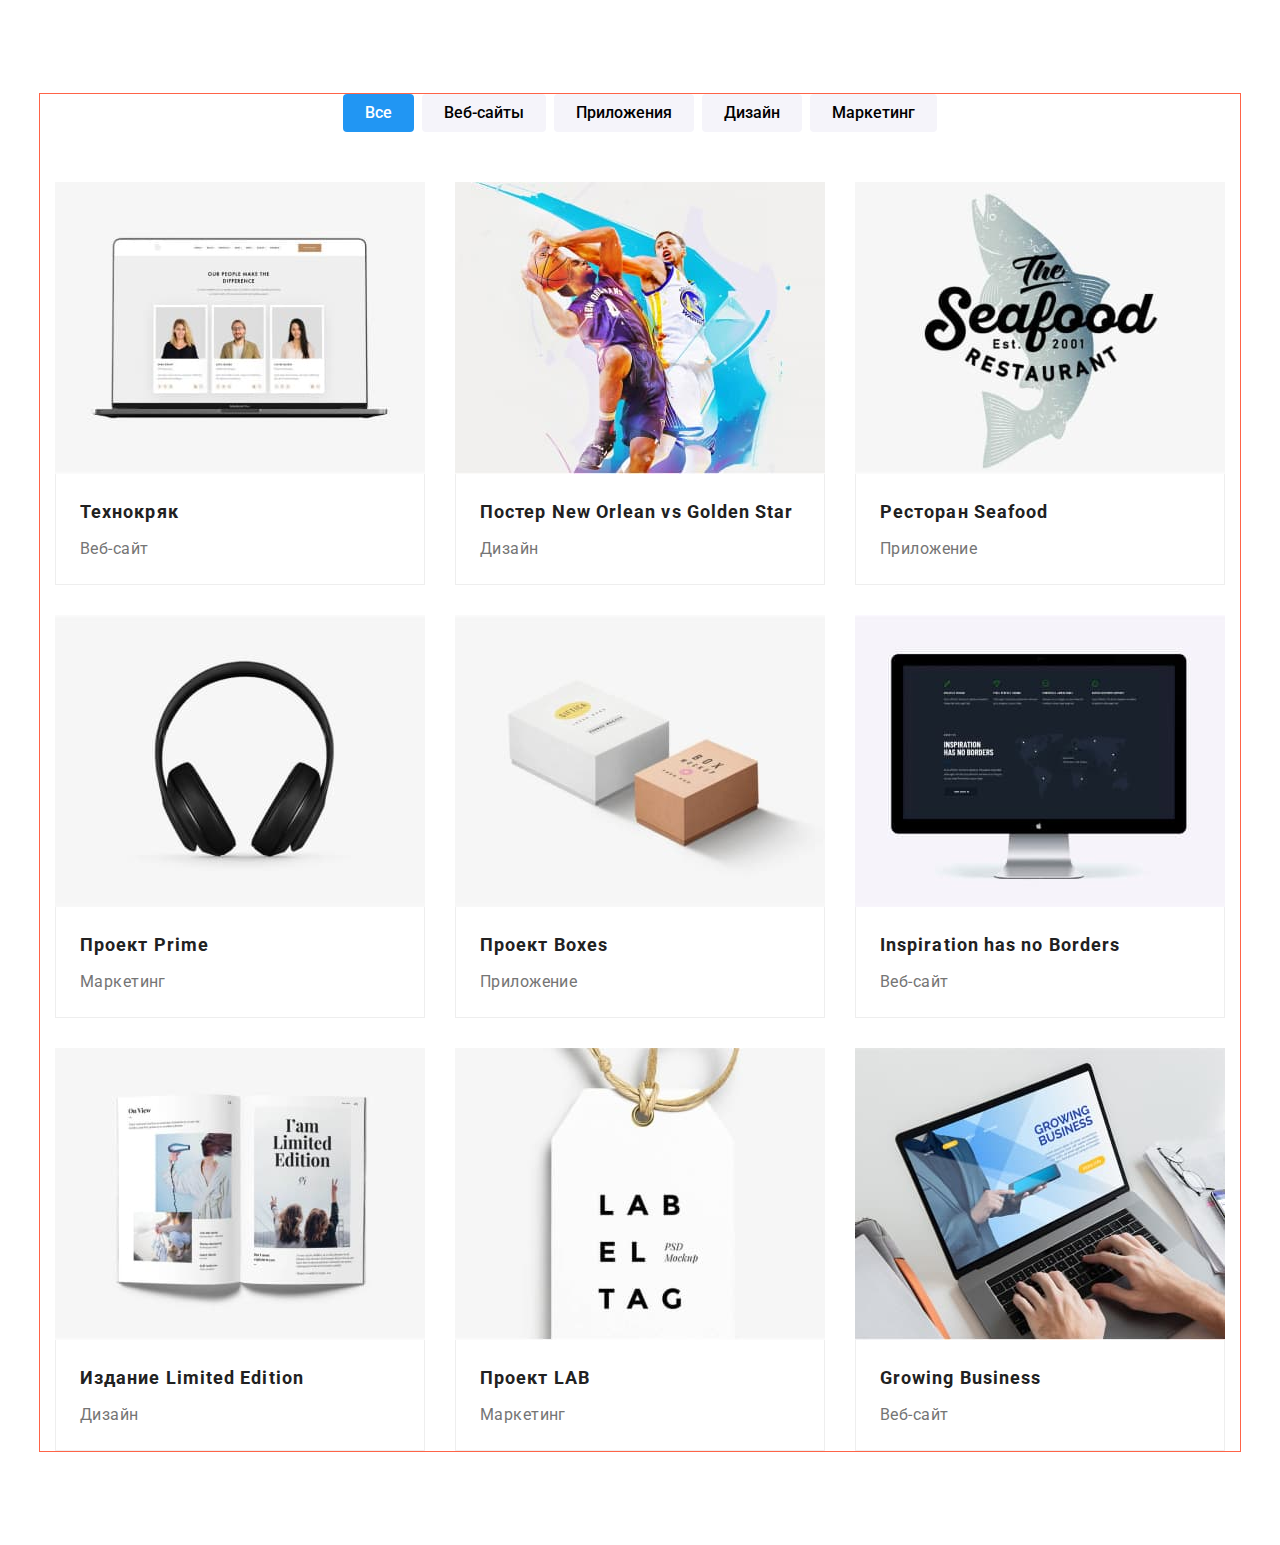
==== commit 963b81a4: "header mobile-menu had been done" ====
--- a/portfolio.html
+++ b/portfolio.html
@@ -16,7 +16,7 @@
 
 <body>
 
-    <!--шапка сторінки-->
+<!--
 <header>
         <div class="container container--header">
             <nav class="site-menu">
@@ -54,7 +54,7 @@
 
         </div>
     </header>
-
+-->
 
     <main>
         <section class="portfolio">
@@ -68,7 +68,7 @@
                     <li class="filter-button-list__item"><button class="filter-button-list__button" type="button">Дизайн</button></li>
                     <li class="filter-button-list__item"><button class="filter-button-list__button" type="button">Маркетинг</button></li>
                 </ul>
-                
+            
                 <ul class="list portfolio-list">
                     <li class="portfolio-list__item">
                         <a href="" class="link portfolio-list__item-link">
@@ -197,13 +197,14 @@
                 </ul>
             </div>    
         </section>
+
     </main>
 
-    <!--контактна інформація-->
+    <!--
     <footer class="footer-section">
         <div class="container container--footer">
             <div class="footer-contacts">
-                <!--логотип-посилання-->
+                
                 <a class="link logo-text" href="#top">Web<span class="logo-text--footer">Studio</span></a>
         
                 <address id="contacts">
@@ -284,7 +285,7 @@
 
         </div>
     </footer>
-
+-->
 </body>
 
 </html>--- a/css/main.min.css
+++ b/css/main.min.css
@@ -1 +1 @@
-body{font-family:Roboto,san-serif;color:#212121;font-size:14px;background-color:#fff;letter-spacing:.03em}p,h1,h2,h3,h4,h5,h6{margin:0}* .list{padding:0;margin:0;list-style-type:none}.link{text-decoration:none}img{display:block;max-width:100%;height:auto;width:100%}.visually-hidden{position:absolute;width:1px;height:1px;margin:-1px;border:0;padding:0;white-space:nowrap;-webkit-clip-path:inset(100%);clip-path:inset(100%);clip:rect(0 0 0 0);overflow:hidden}.container{outline:1px solid tomato;padding-left:15px;padding-right:15px;margin-left:auto;margin-right:auto}@media screen and (min-width: 480px){.container{width:480px}}@media screen and (min-width: 768px){.container{width:768px}}@media screen and (min-width: 1200px){.container{width:1200px}}.logo-text{font-family:Raleway;font-weight:700;font-size:24px;line-height:1.1741666667;color:#2196f3}@media screen and (min-width: 1200px){.logo-text{font-size:26px;line-height:1.1738461538}}.logo-text:focus{outline-color:rgba(0,0,0,0)}.logo-text--header{color:#000}.logo-text--footer{color:#fff}.logo-text--footer:focus{outline-color:rgba(0,0,0,0)}header{border-bottom-width:1px;border-bottom-style:solid;border-bottom-color:#ececec}@media screen and (min-width: 1200px){.container--header{display:-webkit-box;display:-ms-flexbox;display:flex;padding-top:0px;padding-bottom:0px;padding-left:15px;padding-right:15px;-webkit-box-align:center;-ms-flex-align:center;align-items:center}}.header-menu__max-width-767{display:-webkit-box;display:-ms-flexbox;display:flex;-webkit-box-align:center;-ms-flex-align:center;align-items:center;-webkit-box-pack:justify;-ms-flex-pack:justify;justify-content:space-between;min-height:60px;width:100%}@media screen and (min-width: 768px){.header-menu__max-width-767{display:none}}.menu-button{display:-webkit-inline-box;display:-ms-inline-flexbox;display:inline-flex;margin:0;padding:0;border:none;background-color:rgba(0,0,0,0);fill:#212121;-webkit-transition:color 250ms cubic-bezier(0.4, 0, 0.2, 1);transition:color 250ms cubic-bezier(0.4, 0, 0.2, 1)}.menu-button:hover,.menu-button:focus{fill:#2196f3}.header-menu__min-width-768{display:-webkit-box;display:-ms-flexbox;display:flex;-webkit-box-align:center;-ms-flex-align:center;align-items:center;-webkit-box-pack:justify;-ms-flex-pack:justify;justify-content:space-between;min-height:60px;width:100%}@media screen and (max-width: 767px){.header-menu__min-width-768{display:none}}@media screen and (min-width: 1200px){.header__link{position:relative;display:block;padding-top:32px;padding-bottom:32px;font-weight:500;line-height:1.14;color:#212121;letter-spacing:.02em;-webkit-transition:color 250ms cubic-bezier(0.4, 0, 0.2, 1);transition:color 250ms cubic-bezier(0.4, 0, 0.2, 1)}}.header__link:hover{color:#2196f3}.header__link:focus{outline:none;color:#2196f3}.header__link--contact{color:#757575}.header__link--contact:hover{color:#2196f3}.header__link--contact:focus{outline:none;color:#2196f3}.header__link--current{color:#2196f3}.header__link--current:focus{outline-color:rgba(0,0,0,0)}@media screen and (min-width: 1200px){.underline::after,.header__link--current::after{content:"";position:absolute;bottom:0;display:block;width:100%;height:4px;border-radius:2px;background-color:#2196f3}}.site-menu{display:-webkit-box;display:-ms-flexbox;display:flex;-webkit-box-align:center;-ms-flex-align:center;align-items:center}.main-nav-list{display:-webkit-box;display:-ms-flexbox;display:flex;margin-left:94px}.main-nav-list__item+.main-nav-list__item{margin-left:50px}@media screen and (min-width: 1200px){.header-contacts-list{display:-webkit-box;display:-ms-flexbox;display:flex;margin-left:auto}}.header-contacts-list__item+.header-contacts-list__item{margin-left:50px}.header-contacts-list__icon{margin-right:10px;fill:currentColor;-webkit-transition:fill 250ms cubic-bezier(0.4, 0, 0.2, 1);transition:fill 250ms cubic-bezier(0.4, 0, 0.2, 1)}.header-contacts-list__icon:hover,.header-contacts-list__icon:focus{fill:currentColor}.section-title{text-align:center;margin-bottom:30px;font-size:24px;line-height:1.1666666667}@media screen and (min-width: 480px){.section-title{font-size:28px;line-height:1.1717857143}}@media screen and (min-width: 1200px){.section-title{margin-bottom:50px;font-size:36px;line-height:1.1719444444}}.hero{padding-top:200px;padding-bottom:200px;background-color:#2f303a;text-align:center}.overlay{max-width:1600px;height:600px;margin-right:auto;margin-left:auto;background-image:-webkit-gradient(linear, left top, right top, from(rgba(47, 48, 58, 0.4)), to(rgba(47, 48, 58, 0.4))),url(../images/overlay-image.jpg);background-image:linear-gradient(to right, rgba(47, 48, 58, 0.4), rgba(47, 48, 58, 0.4)),url(../images/overlay-image.jpg);background-size:cover;background-position:center;background-repeat:no-repeat}.hero-title{width:696px;margin-top:0;margin-bottom:30px;margin-right:auto;margin-left:auto;color:#fff;font-weight:900;font-size:44px;line-height:1.36;letter-spacing:.06em;text-transform:uppercase}.hero-btn{min-width:200px;border:none;border-radius:4px;background-color:#2196f3;padding-top:10px;padding-bottom:10px;padding-right:10px;padding-left:10px;margin-top:0;margin-bottom:0;margin-right:auto;margin-left:auto;font-weight:700;font-size:16px;line-height:1.88;letter-spacing:.06em;color:#fff;cursor:pointer}.backdrop{position:fixed;top:0;left:0;width:100%;height:100%;background-color:rgba(0,0,0,.2);opacity:1;-webkit-transition:opacity 250ms cubic-bezier(0.4, 0, 0.2, 1);transition:opacity 250ms cubic-bezier(0.4, 0, 0.2, 1)}.backdrop.is-hidden{opacity:0;pointer-events:none}.modal{position:absolute;top:50%;left:50%;-webkit-transform:translate(-50%, -50%) scale(1);transform:translate(-50%, -50%) scale(1);width:528px;height:581px;padding:40px;border-radius:4px;background-color:#fff;-webkit-transition:-webkit-transform 250ms cubic-bezier(0.4, 0, 0.2, 1);transition:-webkit-transform 250ms cubic-bezier(0.4, 0, 0.2, 1);transition:transform 250ms cubic-bezier(0.4, 0, 0.2, 1);transition:transform 250ms cubic-bezier(0.4, 0, 0.2, 1), -webkit-transform 250ms cubic-bezier(0.4, 0, 0.2, 1)}.backdrop.is-hidden .modal{-webkit-transform:translate(-50%, -50%) scale(0.8);transform:translate(-50%, -50%) scale(0.8)}.close-modal-btn{position:absolute;top:8px;right:8px;width:30px;height:30px;border-radius:50%;border:1px solid rgba(0,0,0,.1);background-color:rgba(0,0,0,0);fill:#000;cursor:pointer;-webkit-transition:fill 250ms cubic-bezier(0.4, 0, 0.2, 1),outline 250ms cubic-bezier(0.4, 0, 0.2, 1);transition:fill 250ms cubic-bezier(0.4, 0, 0.2, 1),outline 250ms cubic-bezier(0.4, 0, 0.2, 1)}.close-modal-btn:hover,.close-modal-btn:focus{fill:#2196f3;outline:rgba(0,0,0,0)}.modal-title{margin-bottom:12px;font-weight:700;font-size:20px;line-height:1.15}.form-field{position:relative;margin-bottom:10px;display:-webkit-box;display:-ms-flexbox;display:flex;-webkit-box-orient:vertical;-webkit-box-direction:normal;-ms-flex-direction:column;flex-direction:column}.form-label{margin-right:auto;margin-bottom:4px;font-weight:400;font-size:12px;line-height:1.1666666667;letter-spacing:.01em;color:#757575}.input-icon-container{position:relative}.form-input{display:block;width:100%;height:40px;padding-right:12px;padding-left:30px;border:1px solid rgba(33,33,33,.2);border-radius:4px;cursor:pointer;-webkit-transition:border-color 250ms cubic-bezier(0.4, 0, 0.2, 1),outline 250ms cubic-bezier(0.4, 0, 0.2, 1);transition:border-color 250ms cubic-bezier(0.4, 0, 0.2, 1),outline 250ms cubic-bezier(0.4, 0, 0.2, 1)}.form-input:hover,.form-input:focus{border-color:#2196f3;outline:rgba(0,0,0,0)}.form-input:focus:not(:-moz-placeholder-shown){border-color:#2196f3;outline:rgba(0,0,0,0)}.form-input:focus:not(:-ms-input-placeholder){border-color:#2196f3;outline:rgba(0,0,0,0)}.form-input:focus:not(:placeholder-shown){border-color:#2196f3;outline:rgba(0,0,0,0)}.form-icon{position:absolute;top:50%;-webkit-transform:translateY(-50%);transform:translateY(-50%);left:11px;fill:#212121;-webkit-transition:fill 250ms cubic-bezier(0.4, 0, 0.2, 1);transition:fill 250ms cubic-bezier(0.4, 0, 0.2, 1)}.form-input:hover+.form-icon,.form-input:focus+.form-icon{fill:#2196f3}.comment{display:block;width:100%;height:120px;padding:12px 16px;resize:none;border:1px solid rgba(33,33,33,.2);border-radius:4px;cursor:pointer;-webkit-transition:border-color 250ms cubic-bezier(0.4, 0, 0.2, 1),outline 250ms cubic-bezier(0.4, 0, 0.2, 1);transition:border-color 250ms cubic-bezier(0.4, 0, 0.2, 1),outline 250ms cubic-bezier(0.4, 0, 0.2, 1)}.comment:hover,.comment:focus{border-color:#2196f3;outline:rgba(0,0,0,0)}.comment:focus:not(:-moz-placeholder-shown){border-color:#2196f3;outline:rgba(0,0,0,0)}.comment:focus:not(:-ms-input-placeholder){border-color:#2196f3;outline:rgba(0,0,0,0)}.comment:focus:not(:placeholder-shown){border-color:#2196f3;outline:rgba(0,0,0,0)}.comment:placeholder{font-weight:400;font-size:14px;line-height:1.1428571429;letter-spacing:.01em;color:rgba(117,117,117,.5)}.checkbox-label{display:-webkit-box;display:-ms-flexbox;display:flex;-webkit-box-pack:center;-ms-flex-pack:center;justify-content:center;-webkit-box-align:center;-ms-flex-align:center;align-items:center;margin-right:auto;margin-left:auto;margin-top:20px;margin-bottom:30px;font-weight:400;line-height:1.7142857143;color:#757575}.checkbox{position:absolute;width:1px;height:1px;margin:-1px;border:0;padding:0;white-space:nowrap;-webkit-clip-path:inset(100%);clip-path:inset(100%);clip:rect(0 0 0 0);overflow:hidden}.checkbox-icon{margin-right:8px;fill:#fff;border:2px solid #212121;border-radius:2px;-webkit-transition:border-color 250ms cubic-bezier(0.4, 0, 0.2, 1),background-color 250ms cubic-bezier(0.4, 0, 0.2, 1);transition:border-color 250ms cubic-bezier(0.4, 0, 0.2, 1),background-color 250ms cubic-bezier(0.4, 0, 0.2, 1)}.checkbox:checked~.checkbox-icon{border-color:#2196f3;background-color:#2196f3}.checkbox-link{-webkit-text-decoration-line:underline;text-decoration-line:underline;color:#2196f3}.submit-btn{-webkit-box-sizing:border-box;box-sizing:border-box;min-width:200px;border:none;border-radius:4px;background-color:#2196f3;padding-top:10px;padding-bottom:10px;padding-right:10px;padding-left:10px;margin-top:0;margin-bottom:0;margin-right:auto;margin-left:auto;font-weight:700;font-size:16px;line-height:1.88;letter-spacing:.06em;color:#fff;text-align:center;cursor:pointer;-webkit-transition:shadow 250ms cubic-bezier(0.4, 0, 0.2, 1);transition:shadow 250ms cubic-bezier(0.4, 0, 0.2, 1)}.submit-btn:hover,.submit-btn:focus{-webkit-box-shadow:0px 4px 4px rgba(0,0,0,.15);box-shadow:0px 4px 4px rgba(0,0,0,.15)}@media screen and (min-width: 480px){.description{padding-top:60px;padding-bottom:60px}}@media screen and (min-width: 1200px){.description{padding-top:94px;padding-bottom:94px}}.description-list{display:-webkit-box;display:-ms-flexbox;display:flex;-ms-flex-wrap:wrap;flex-wrap:wrap;gap:30px}@media screen and (min-width: 768px){.description-list{margin-left:-30px}}@media screen and (min-width: 320px)and (max-width: 479px){.description-item{min-width:290px}}@media screen and (min-width: 480px){.description-item{max-width:450px}}@media screen and (min-width: 768px){.description-item{-ms-flex-preferred-size:calc((100% - 60px)/2);flex-basis:calc((100% - 60px)/2)}}@media screen and (min-width: 768px)and (max-width: 1199px){.description-item:nth-child(2n+1){margin-left:30px}}@media screen and (min-width: 1200px){.description-item{-ms-flex-preferred-size:calc((100% - 120px)/4);flex-basis:calc((100% - 120px)/4)}.description-item:first-child{margin-left:30px}}.description-icon-space{display:-webkit-box;display:-ms-flexbox;display:flex;padding-top:25px;padding-bottom:25px;margin-bottom:15px;-webkit-box-pack:center;-ms-flex-pack:center;justify-content:center;border-radius:4px;background-color:#f5f4fa}@media screen and (min-width: 480px){.description-icon-space{margin-bottom:30px}}.description-title{margin-top:0;margin-bottom:10px;margin-right:auto;margin-left:auto;text-transform:uppercase;text-align:center;font-size:12px;line-height:1.1666666667}@media screen and (min-width: 480px){.description-title{font-size:14px;line-height:1.1721428571}}@media screen and (min-width: 768px){.description-title{text-align:start}}.description-text{width:100%;color:#757575;margin-bottom:0;font-size:12px;line-height:1.6666666667;text-align:center}@media screen and (min-width: 480px){.description-text{font-size:14px;line-height:1.7142857143;text-align:start}}.info{display:block;padding-bottom:94px}@media screen and (max-width: 1199px){.info{display:none}}.info-list{display:-webkit-box;display:-ms-flexbox;display:flex}.info-list__item{position:relative}.info-list__item+.info-list__item{margin-left:30px}.info-list__item-title{position:absolute;bottom:0;width:100%;padding-top:27px;padding-bottom:27px;font-weight:700;line-height:1.17;text-transform:uppercase;text-align:center;color:#fff;background-color:rgba(47,48,58,.8)}.team{background-color:#f5f4fa;text-align:center}@media screen and (min-width: 480px){.team{padding-top:60px;padding-bottom:60px}}@media screen and (min-width: 1200px){.team{padding-top:94px;padding-bottom:94px}}.team-list{display:-webkit-box;display:-ms-flexbox;display:flex;-ms-flex-wrap:wrap;flex-wrap:wrap;gap:30px}@media screen and (min-width: 768px){.team-list{margin-left:-30px}}.team-list__item{-webkit-box-shadow:0px 1px 3px rgba(0,0,0,.12),0px 1px 1px rgba(0,0,0,.14),0px 2px 1px rgba(0,0,0,.2);box-shadow:0px 1px 3px rgba(0,0,0,.12),0px 1px 1px rgba(0,0,0,.14),0px 2px 1px rgba(0,0,0,.2);background-color:#fff;border-radius:0px 0px 4px 4px}@media screen and (min-width: 320px)and (max-width: 479px){.team-list__item{min-width:290px}}@media screen and (min-width: 480px){.team-list__item{max-width:450px}}@media screen and (min-width: 768px){.team-list__item{-ms-flex-preferred-size:calc((100% - 60px)/2);flex-basis:calc((100% - 60px)/2)}}@media screen and (min-width: 768px)and (max-width: 1199px){.team-list__item:nth-child(2n+1){margin-left:30px}}@media screen and (min-width: 1200px){.team-list__item{-ms-flex-preferred-size:calc((100% - 120px)/4);flex-basis:calc((100% - 120px)/4)}.team-list__item:first-child{margin-left:30px}}.team-list__item-border{padding-top:15px;padding-bottom:15px}@media screen and (min-width: 480px){.team-list__item-border{padding-top:30px;padding-bottom:30px}}.team-list__item-name{margin-bottom:10px;font-weight:500;font-size:20px;line-height:1.2}@media screen and (min-width: 480px){.team-list__item-name{font-size:16px;line-height:1.171875}}.team-list__item-position{margin-bottom:16px;color:#757575;font-size:20px;line-height:1.2}@media screen and (min-width: 480px){.team-list__item-position{margin-bottom:16px;font-size:16px;line-height:1.19}}.social-icon-list{display:-webkit-box;display:-ms-flexbox;display:flex;-webkit-box-pack:center;-ms-flex-pack:center;justify-content:center;margin-left:auto;margin-right:auto}.social-icon-area{width:44px;height:44px}.social-icon-area+.social-icon-area{margin-left:10px}.social-link{display:-webkit-box;display:-ms-flexbox;display:flex;-webkit-box-pack:center;-ms-flex-pack:center;justify-content:center;-webkit-box-align:center;-ms-flex-align:center;align-items:center;width:100%;height:100%;border-radius:50%;background-color:#fff;-webkit-transition:background-color 250ms cubic-bezier(0.4, 0, 0.2, 1);transition:background-color 250ms cubic-bezier(0.4, 0, 0.2, 1)}.social-link:hover,.social-link:focus{background-color:#2196f3}.social-link--footer{background-color:rgba(255,255,255,.1)}.social-icon{fill:#afb1b8;-webkit-transition:fill 250ms cubic-bezier(0.4, 0, 0.2, 1);transition:fill 250ms cubic-bezier(0.4, 0, 0.2, 1)}.social-link:hover .social-icon,.social-link:focus .social-icon{fill:#fff}.social-icon--footer{fill:#fff}@media screen and (min-width: 480px){.container--clients{padding-top:60px;padding-bottom:60px}}@media screen and (min-width: 1200px){.container--clients{padding-top:94px;padding-bottom:94px}}.clients-list{display:-webkit-box;display:-ms-flexbox;display:flex;-ms-flex-wrap:wrap;flex-wrap:wrap;gap:30px}@media screen and (min-width: 480px){.clients-list{margin-left:-30px}}.clients-list__item{background-color:#fff}@media screen and (min-width: 320px)and (max-width: 479px){.clients-list__item{min-width:290px;margin-left:auto;margin-right:auto}}@media screen and (min-width: 480px){.clients-list__item{-ms-flex-preferred-size:calc((100% - 60px)/2);flex-basis:calc((100% - 60px)/2)}}@media screen and (min-width: 480px)and (max-width: 767px){.clients-list__item:nth-child(2n+1){margin-left:30px}}@media screen and (min-width: 768px){.clients-list__item{-ms-flex-preferred-size:calc((100% - 90px)/3);flex-basis:calc((100% - 90px)/3)}}@media screen and (min-width: 768px)and (max-width: 1199px){.clients-list__item:nth-child(3n+1){margin-left:30px}}@media screen and (min-width: 1200px){.clients-list__item{-ms-flex-preferred-size:calc((100% - 180px)/6);flex-basis:calc((100% - 180px)/6)}.clients-list__item:first-child{margin-left:30px}}.clients-list__item-link{display:-webkit-box;display:-ms-flexbox;display:flex;-webkit-box-pack:center;-ms-flex-pack:center;justify-content:center;-webkit-box-align:center;-ms-flex-align:center;align-items:center;width:100%;height:100%;border:1px solid #afb1b8;border-radius:4px;background-color:#fff;-webkit-transition:border 250ms cubic-bezier(0.4, 0, 0.2, 1);transition:border 250ms cubic-bezier(0.4, 0, 0.2, 1)}.clients-list__item-link:hover,.clients-list__item-link:focus{border:1px solid #2196f3}.clients-list__item-icon{fill:#afb1b8;-webkit-transition:fill 250ms cubic-bezier(0.4, 0, 0.2, 1);transition:fill 250ms cubic-bezier(0.4, 0, 0.2, 1)}.clients-list__item-link:hover .clients-list__item-icon,.clients-list__item-link:focus .clients-list__item-icon{fill:#2196f3;outline:rgba(0,0,0,0)}.footer-section{padding-top:60px;padding-bottom:60px;background-color:#2f303a}.container--footer{display:-webkit-box;display:-ms-flexbox;display:flex;-webkit-box-orient:vertical;-webkit-box-direction:normal;-ms-flex-direction:column;flex-direction:column;-webkit-box-align:center;-ms-flex-align:center;align-items:center}@media screen and (min-width: 768px)and (max-width: 1199px){.container--footer{padding-right:0;padding-left:0;-ms-flex-wrap:wrap;flex-wrap:wrap;-webkit-box-orient:horizontal;-webkit-box-direction:normal;-ms-flex-direction:row;flex-direction:row;-webkit-box-pack:center;-ms-flex-pack:center;justify-content:center;-webkit-box-align:start;-ms-flex-align:start;align-items:flex-start}}@media screen and (min-width: 1200px){.container--footer{position:relative;-webkit-box-orient:horizontal;-webkit-box-direction:normal;-ms-flex-direction:row;flex-direction:row;-webkit-box-align:start;-ms-flex-align:start;align-items:flex-start}}.footer-contacts{text-align:center}@media screen and (min-width: 768px)and (max-width: 1199px){.footer-contacts{-ms-flex-preferred-size:50%;flex-basis:50%}}@media screen and (min-width: 1200px){.footer-contacts{text-align:start}}#contacts{display:block;margin-top:20px;padding:0;font-style:normal}.contacts__item+.contacts__item{margin-top:8px}@media screen and (min-width: 1200px){.contacts__item+.contacts__item{margin-top:9px}}.contacts__post-address{display:inline-block;line-height:1.5;color:#fff;-webkit-transition:color 250ms cubic-bezier(0.4, 0, 0.2, 1);transition:color 250ms cubic-bezier(0.4, 0, 0.2, 1)}.contacts__post-address:hover{color:#2196f3}.contacts__post-address:focus{outline-color:rgba(0,0,0,0);color:#2196f3}.contacts__title{line-height:1.5;color:rgba(255,255,255,.6);-webkit-transition:color 250ms cubic-bezier(0.4, 0, 0.2, 1);transition:color 250ms cubic-bezier(0.4, 0, 0.2, 1)}.contacts__title:hover{color:#2196f3}.contacts__title:focus{outline-color:rgba(0,0,0,0);color:#2196f3}.footer-soc-link-block{display:-webkit-box;display:-ms-flexbox;display:flex;-webkit-box-orient:vertical;-webkit-box-direction:normal;-ms-flex-direction:column;flex-direction:column;-webkit-box-pack:start;-ms-flex-pack:start;justify-content:flex-start;margin-top:60px}@media screen and (min-width: 768px)and (max-width: 1199px){.footer-soc-link-block{-ms-flex-preferred-size:50%;flex-basis:50%;margin-top:5px}}@media screen and (min-width: 1200px){.footer-soc-link-block{padding-top:12px;margin-top:0px;margin-left:70px;margin-bottom:0}}.footer-title{margin-bottom:20px;text-transform:uppercase;color:#fff;font-weight:700;line-height:1.1721428571;text-align:center}@media screen and (min-width: 1200px){.footer-title{text-align:start}}.subscribe-form{display:-webkit-box;display:-ms-flexbox;display:flex;-webkit-box-orient:vertical;-webkit-box-direction:normal;-ms-flex-direction:column;flex-direction:column;-webkit-box-pack:center;-ms-flex-pack:center;justify-content:center;margin-top:60px}@media screen and (min-width: 1200px){.subscribe-form{display:block;margin-top:12px;position:absolute;right:15px}}.subscribe-form__label{display:block;margin-bottom:20px;font-weight:700;line-height:16px;text-transform:uppercase;color:#fff;text-align:center}@media screen and (min-width: 1200px){.subscribe-form__label{text-align:start}}.subscribe-form__input{min-width:290px;margin-bottom:20px;padding:14px 16px;border:1px solid rgba(255,255,255,.3);border-radius:4px;background-color:rgba(0,0,0,0);font-weight:400;font-size:16px;line-height:1.25;color:rgba(255,255,255,.6)}@media screen and (min-width: 480px){.subscribe-form__input{min-width:450px}}@media screen and (min-width: 1200px){.subscribe-form__input{min-width:358px;margin-right:12px;margin-bottom:0}}.subscribe-form__btn{-webkit-box-sizing:border-box;box-sizing:border-box;min-width:200px;border:none;border-radius:4px;background-color:#2196f3;padding-top:10px;padding-bottom:10px;padding-right:10px;padding-left:10px;margin-top:0;margin-bottom:0;margin-right:auto;margin-left:auto;font-weight:700;font-size:16px;line-height:1.88;letter-spacing:.06em;color:#fff;text-align:center;cursor:pointer}.subscribe-form__icon{display:inline-block;vertical-align:middle;margin-left:10px;fill:currentColor}.portfolio{padding-top:94px;padding-bottom:94px}.filter-button-list{display:-webkit-box;display:-ms-flexbox;display:flex;-webkit-box-pack:center;-ms-flex-pack:center;justify-content:center;margin-bottom:50px}.filter-button-list__item+.filter-button-list__item{margin-left:8px}.filter-button-list__button{padding:6px 22px;font-family:inherit;font-weight:500;font-size:16px;line-height:1.62;border:rgba(0,0,0,0);border-radius:4px;background-color:#f5f4fa;cursor:pointer;-webkit-transition:background-color 250ms cubic-bezier(0.4, 0, 0.2, 1),color 250ms cubic-bezier(0.4, 0, 0.2, 1);transition:background-color 250ms cubic-bezier(0.4, 0, 0.2, 1),color 250ms cubic-bezier(0.4, 0, 0.2, 1)}.filter-button-list__button:hover{background-color:#2196f3;color:#fff;-webkit-filter:drop-shadow(0px 4px 4px rgba(0, 0, 0, 0.25));filter:drop-shadow(0px 4px 4px rgba(0, 0, 0, 0.25))}.filter-button-list__button:focus{background-color:#2196f3;color:#fff;outline-color:rgba(0,0,0,0);-webkit-filter:drop-shadow(0px 4px 4px rgba(0, 0, 0, 0.25));filter:drop-shadow(0px 4px 4px rgba(0, 0, 0, 0.25))}.filter-button-list__button--active{background-color:#2196f3;color:#fff}.portfolio-list{display:-webkit-box;display:-ms-flexbox;display:flex;-ms-flex-wrap:wrap;flex-wrap:wrap;gap:30px;cursor:pointer}.portfolio-list__item-link{display:block;color:inherit;-webkit-transition:-webkit-box-shadow 250ms cubic-bezier(0.4, 0, 0.2, 1);transition:-webkit-box-shadow 250ms cubic-bezier(0.4, 0, 0.2, 1);transition:box-shadow 250ms cubic-bezier(0.4, 0, 0.2, 1);transition:box-shadow 250ms cubic-bezier(0.4, 0, 0.2, 1), -webkit-box-shadow 250ms cubic-bezier(0.4, 0, 0.2, 1)}.portfolio-list__item-link:hover,.portfolio-list__item-link:focus{-webkit-box-shadow:0px 1px 1px rgba(0,0,0,.12),0px 4px 4px rgba(0,0,0,.06),1px 4px 6px rgba(0,0,0,.16);box-shadow:0px 1px 1px rgba(0,0,0,.12),0px 4px 4px rgba(0,0,0,.06),1px 4px 6px rgba(0,0,0,.16)}.portfolio-list__item-img-thumb{position:relative;overflow:hidden}.portfolio-list__item-thumb-descr{position:absolute;bottom:0;width:100%;height:100%;display:-webkit-box;display:-ms-flexbox;display:flex;-webkit-box-align:center;-ms-flex-align:center;align-items:center;padding:24px;font-style:normal;font-weight:400;font-size:18px;line-height:156%;color:#fff;background-color:rgba(33,150,243,.9);-webkit-transform:translateY(100%);transform:translateY(100%);-webkit-transition:opacity 250ms cubic-bezier(0.4, 0, 0.2, 1),-webkit-transform 250ms cubic-bezier(0.4, 0, 0.2, 1);transition:opacity 250ms cubic-bezier(0.4, 0, 0.2, 1),-webkit-transform 250ms cubic-bezier(0.4, 0, 0.2, 1);transition:transform 250ms cubic-bezier(0.4, 0, 0.2, 1),opacity 250ms cubic-bezier(0.4, 0, 0.2, 1);transition:transform 250ms cubic-bezier(0.4, 0, 0.2, 1),opacity 250ms cubic-bezier(0.4, 0, 0.2, 1),-webkit-transform 250ms cubic-bezier(0.4, 0, 0.2, 1);opacity:0}.portfolio-list__item-link:hover .portfolio-list__item-thumb-descr,.portfolio-list__item-link:focus .portfolio-list__item-thumb-descr{-webkit-transform:translateY(0);transform:translateY(0);opacity:1}.portfolio-list__item-title-border{padding-top:20px;padding-bottom:20px;padding-right:24px;padding-left:24px;border:1px solid #eee;border-top:none}.portfolio-list__item-title{margin-bottom:4px;font-size:18px;line-height:2;letter-spacing:.06em}.portfolio-list__item-description{margin:0;color:#757575;font-size:16px;line-height:1.88}/*# sourceMappingURL=main.min.css.map */+body{font-family:Roboto,san-serif;color:#212121;font-size:14px;background-color:#fff;letter-spacing:.03em}p,h1,h2,h3,h4,h5,h6{margin:0}* .list{padding:0;margin:0;list-style-type:none}.link{text-decoration:none}img{display:block;max-width:100%;width:100%;height:auto}.visually-hidden{position:absolute;width:1px;height:1px;margin:-1px;border:0;padding:0;white-space:nowrap;-webkit-clip-path:inset(100%);clip-path:inset(100%);clip:rect(0 0 0 0);overflow:hidden}.container{outline:1px solid tomato;padding-left:15px;padding-right:15px;margin-left:auto;margin-right:auto}@media screen and (min-width: 480px){.container{width:480px}}@media screen and (min-width: 768px){.container{width:768px}}@media screen and (min-width: 1200px){.container{width:1200px}}.logo-text{font-family:Raleway;font-weight:700;font-size:24px;line-height:1.1741666667;color:#2196f3}@media screen and (min-width: 1200px){.logo-text{font-size:26px;line-height:1.1738461538}}.logo-text:focus{outline-color:rgba(0,0,0,0)}.logo-text--header{color:#000}.logo-text--footer{color:#fff}.logo-text--footer:focus{outline-color:rgba(0,0,0,0)}header{position:relative;border-bottom-width:1px;border-bottom-style:solid;border-bottom-color:#ececec}.container--header{padding-top:10px;padding-bottom:10px}@media screen and (min-width: 1200px){.container--header{display:-webkit-box;display:-ms-flexbox;display:flex;padding-top:0px;padding-bottom:0px;padding-left:15px;padding-right:15px;-webkit-box-align:center;-ms-flex-align:center;align-items:center}}.header-menu__max-width-767{display:-webkit-box;display:-ms-flexbox;display:flex;-webkit-box-align:center;-ms-flex-align:center;align-items:center;-webkit-box-pack:justify;-ms-flex-pack:justify;justify-content:space-between;min-height:60px;width:100%}@media screen and (min-width: 768px){.header-menu__max-width-767{display:none}}.menu-button{display:-webkit-inline-box;display:-ms-inline-flexbox;display:inline-flex;margin:0;padding:0;border:none;background-color:rgba(0,0,0,0);z-index:1;fill:#212121;-webkit-transition:color 250ms cubic-bezier(0.4, 0, 0.2, 1);transition:color 250ms cubic-bezier(0.4, 0, 0.2, 1)}.menu-button:hover,.menu-button:focus{fill:#2196f3}.menu-button .icon-cross{display:none}.menu-button.is-open .icon-cross{display:block}.menu-button.is-open .icon-menu{display:none}.menu-container{display:none}.menu-container.is-open{position:absolute;top:0;left:0;overflow-y:scroll;display:-webkit-box;display:-ms-flexbox;display:flex;-webkit-box-orient:vertical;-webkit-box-direction:normal;-ms-flex-direction:column;flex-direction:column;-webkit-box-pack:justify;-ms-flex-pack:justify;justify-content:space-between;padding:40px 48px;background-color:#fff;height:100vh;width:100vw;font-weight:500;letter-spacing:.02em;text-align:start}.mob-header-contacts{display:-webkit-box;display:-ms-flexbox;display:flex;-webkit-box-orient:vertical;-webkit-box-direction:normal;-ms-flex-direction:column;flex-direction:column;-webkit-box-pack:justify;-ms-flex-pack:justify;justify-content:space-between}.mob-nav-list{display:-webkit-box;display:-ms-flexbox;display:flex;-webkit-box-orient:vertical;-webkit-box-direction:normal;-ms-flex-direction:column;flex-direction:column}.mob-nav-list__item+.mob-nav-list__item{margin-top:32px}.mob-nav__link{font-size:40px;line-height:1.172;color:#212121}.mob-nav__link:hover,.mob-nav__link:focus{color:#2196f3}.mob-nav__link--current{color:#2196f3}.mob-header-contacts{display:block}.mob-header-contacts-list__item+.mob-header-contacts-list__item{margin-top:32px}.mob-header__tel-link{font-size:34px;line-height:1.1717647059;color:#2196f3}.mob-header__email-link{font-size:24px;line-height:1.1720833333;color:#757575}.mob-header__email-link:hover{color:#2196f3}.mob-header-soc-links-list{display:-webkit-box;display:-ms-flexbox;display:flex;margin-top:64px}.mob-header-soc-links__item:not(:last-child){border-right:1px solid rgba(33,33,33,.2)}.mob-soc-link{padding-right:10px;padding-left:10px;font-size:18px;line-height:1.2222222222;color:#2196f3}.mob-soc-link:first-child{padding-right:10px}.header-menu__min-width-768{display:-webkit-box;display:-ms-flexbox;display:flex;-webkit-box-align:center;-ms-flex-align:center;align-items:center;-webkit-box-pack:justify;-ms-flex-pack:justify;justify-content:space-between;min-height:60px;width:100%}@media screen and (max-width: 767px){.header-menu__min-width-768{display:none}}@media screen and (min-width: 1200px){.header__link{position:relative;display:block;padding-top:32px;padding-bottom:32px;font-weight:500;line-height:1.14;color:#212121;letter-spacing:.02em;-webkit-transition:color 250ms cubic-bezier(0.4, 0, 0.2, 1);transition:color 250ms cubic-bezier(0.4, 0, 0.2, 1)}}.header__link:hover{color:#2196f3}.header__link:focus{outline:none;color:#2196f3}.header__link--contact{color:#757575}.header__link--contact:hover{color:#2196f3}.header__link--contact:focus{outline:none;color:#2196f3}.header__link--current{color:#2196f3}.header__link--current:focus{outline-color:rgba(0,0,0,0)}@media screen and (min-width: 1200px){.underline::after,.header__link--current::after{content:"";position:absolute;bottom:0;display:block;width:100%;height:4px;border-radius:2px;background-color:#2196f3}}.site-menu{display:-webkit-box;display:-ms-flexbox;display:flex;-webkit-box-align:center;-ms-flex-align:center;align-items:center}.main-nav-list{display:-webkit-box;display:-ms-flexbox;display:flex;margin-left:94px}.main-nav-list__item+.main-nav-list__item{margin-left:50px}@media screen and (min-width: 1200px){.header-contacts-list{display:-webkit-box;display:-ms-flexbox;display:flex;margin-left:auto}}.header-contacts-list__item+.header-contacts-list__item{margin-left:50px}.header-contacts-list__icon{margin-right:10px;fill:currentColor;-webkit-transition:fill 250ms cubic-bezier(0.4, 0, 0.2, 1);transition:fill 250ms cubic-bezier(0.4, 0, 0.2, 1)}.header-contacts-list__icon:hover,.header-contacts-list__icon:focus{fill:currentColor}.section-title{text-align:center;margin-bottom:30px;font-size:24px;line-height:1.1666666667}@media screen and (min-width: 480px){.section-title{font-size:28px;line-height:1.1717857143}}@media screen and (min-width: 1200px){.section-title{margin-bottom:50px;font-size:36px;line-height:1.1719444444}}.hero{padding-top:200px;padding-bottom:200px;background-color:#2f303a;text-align:center}.overlay{max-width:1600px;height:600px;margin-right:auto;margin-left:auto;background-image:-webkit-gradient(linear, left top, right top, from(rgba(47, 48, 58, 0.4)), to(rgba(47, 48, 58, 0.4))),url(../images/overlay-image.jpg);background-image:linear-gradient(to right, rgba(47, 48, 58, 0.4), rgba(47, 48, 58, 0.4)),url(../images/overlay-image.jpg);background-size:cover;background-position:center;background-repeat:no-repeat}.hero-title{width:696px;margin-top:0;margin-bottom:30px;margin-right:auto;margin-left:auto;color:#fff;font-weight:900;font-size:44px;line-height:1.36;letter-spacing:.06em;text-transform:uppercase}.hero-btn{min-width:200px;border:none;border-radius:4px;background-color:#2196f3;padding-top:10px;padding-bottom:10px;padding-right:10px;padding-left:10px;margin-top:0;margin-bottom:0;margin-right:auto;margin-left:auto;font-weight:700;font-size:16px;line-height:1.88;letter-spacing:.06em;color:#fff;cursor:pointer}.backdrop{position:fixed;top:0;left:0;width:100%;height:100%;background-color:rgba(0,0,0,.2);opacity:1;-webkit-transition:opacity 250ms cubic-bezier(0.4, 0, 0.2, 1);transition:opacity 250ms cubic-bezier(0.4, 0, 0.2, 1)}.backdrop.is-hidden{opacity:0;pointer-events:none}.modal{position:absolute;top:50%;left:50%;-webkit-transform:translate(-50%, -50%) scale(1);transform:translate(-50%, -50%) scale(1);width:528px;height:581px;padding:40px;border-radius:4px;background-color:#fff;-webkit-transition:-webkit-transform 250ms cubic-bezier(0.4, 0, 0.2, 1);transition:-webkit-transform 250ms cubic-bezier(0.4, 0, 0.2, 1);transition:transform 250ms cubic-bezier(0.4, 0, 0.2, 1);transition:transform 250ms cubic-bezier(0.4, 0, 0.2, 1), -webkit-transform 250ms cubic-bezier(0.4, 0, 0.2, 1)}.backdrop.is-hidden .modal{-webkit-transform:translate(-50%, -50%) scale(0.8);transform:translate(-50%, -50%) scale(0.8)}.close-modal-btn{position:absolute;top:8px;right:8px;width:30px;height:30px;border-radius:50%;border:1px solid rgba(0,0,0,.1);background-color:rgba(0,0,0,0);fill:#000;cursor:pointer;-webkit-transition:fill 250ms cubic-bezier(0.4, 0, 0.2, 1),outline 250ms cubic-bezier(0.4, 0, 0.2, 1);transition:fill 250ms cubic-bezier(0.4, 0, 0.2, 1),outline 250ms cubic-bezier(0.4, 0, 0.2, 1)}.close-modal-btn:hover,.close-modal-btn:focus{fill:#2196f3;outline:rgba(0,0,0,0)}.modal-title{margin-bottom:12px;font-weight:700;font-size:20px;line-height:1.15}.form-field{position:relative;margin-bottom:10px;display:-webkit-box;display:-ms-flexbox;display:flex;-webkit-box-orient:vertical;-webkit-box-direction:normal;-ms-flex-direction:column;flex-direction:column}.form-label{margin-right:auto;margin-bottom:4px;font-weight:400;font-size:12px;line-height:1.1666666667;letter-spacing:.01em;color:#757575}.input-icon-container{position:relative}.form-input{display:block;width:100%;height:40px;padding-right:12px;padding-left:30px;border:1px solid rgba(33,33,33,.2);border-radius:4px;cursor:pointer;-webkit-transition:border-color 250ms cubic-bezier(0.4, 0, 0.2, 1),outline 250ms cubic-bezier(0.4, 0, 0.2, 1);transition:border-color 250ms cubic-bezier(0.4, 0, 0.2, 1),outline 250ms cubic-bezier(0.4, 0, 0.2, 1)}.form-input:hover,.form-input:focus{border-color:#2196f3;outline:rgba(0,0,0,0)}.form-input:focus:not(:-moz-placeholder-shown){border-color:#2196f3;outline:rgba(0,0,0,0)}.form-input:focus:not(:-ms-input-placeholder){border-color:#2196f3;outline:rgba(0,0,0,0)}.form-input:focus:not(:placeholder-shown){border-color:#2196f3;outline:rgba(0,0,0,0)}.form-icon{position:absolute;top:50%;-webkit-transform:translateY(-50%);transform:translateY(-50%);left:11px;fill:#212121;-webkit-transition:fill 250ms cubic-bezier(0.4, 0, 0.2, 1);transition:fill 250ms cubic-bezier(0.4, 0, 0.2, 1)}.form-input:hover+.form-icon,.form-input:focus+.form-icon{fill:#2196f3}.comment{display:block;width:100%;height:120px;padding:12px 16px;resize:none;border:1px solid rgba(33,33,33,.2);border-radius:4px;cursor:pointer;-webkit-transition:border-color 250ms cubic-bezier(0.4, 0, 0.2, 1),outline 250ms cubic-bezier(0.4, 0, 0.2, 1);transition:border-color 250ms cubic-bezier(0.4, 0, 0.2, 1),outline 250ms cubic-bezier(0.4, 0, 0.2, 1)}.comment:hover,.comment:focus{border-color:#2196f3;outline:rgba(0,0,0,0)}.comment:focus:not(:-moz-placeholder-shown){border-color:#2196f3;outline:rgba(0,0,0,0)}.comment:focus:not(:-ms-input-placeholder){border-color:#2196f3;outline:rgba(0,0,0,0)}.comment:focus:not(:placeholder-shown){border-color:#2196f3;outline:rgba(0,0,0,0)}.comment:placeholder{font-weight:400;font-size:14px;line-height:1.1428571429;letter-spacing:.01em;color:rgba(117,117,117,.5)}.checkbox-label{display:-webkit-box;display:-ms-flexbox;display:flex;-webkit-box-pack:center;-ms-flex-pack:center;justify-content:center;-webkit-box-align:center;-ms-flex-align:center;align-items:center;margin-right:auto;margin-left:auto;margin-top:20px;margin-bottom:30px;font-weight:400;line-height:1.7142857143;color:#757575}.checkbox{position:absolute;width:1px;height:1px;margin:-1px;border:0;padding:0;white-space:nowrap;-webkit-clip-path:inset(100%);clip-path:inset(100%);clip:rect(0 0 0 0);overflow:hidden}.checkbox-icon{margin-right:8px;fill:#fff;border:2px solid #212121;border-radius:2px;-webkit-transition:border-color 250ms cubic-bezier(0.4, 0, 0.2, 1),background-color 250ms cubic-bezier(0.4, 0, 0.2, 1);transition:border-color 250ms cubic-bezier(0.4, 0, 0.2, 1),background-color 250ms cubic-bezier(0.4, 0, 0.2, 1)}.checkbox:checked~.checkbox-icon{border-color:#2196f3;background-color:#2196f3}.checkbox-link{-webkit-text-decoration-line:underline;text-decoration-line:underline;color:#2196f3}.submit-btn{-webkit-box-sizing:border-box;box-sizing:border-box;min-width:200px;border:none;border-radius:4px;background-color:#2196f3;padding-top:10px;padding-bottom:10px;padding-right:10px;padding-left:10px;margin-top:0;margin-bottom:0;margin-right:auto;margin-left:auto;font-weight:700;font-size:16px;line-height:1.88;letter-spacing:.06em;color:#fff;text-align:center;cursor:pointer;-webkit-transition:shadow 250ms cubic-bezier(0.4, 0, 0.2, 1);transition:shadow 250ms cubic-bezier(0.4, 0, 0.2, 1)}.submit-btn:hover,.submit-btn:focus{-webkit-box-shadow:0px 4px 4px rgba(0,0,0,.15);box-shadow:0px 4px 4px rgba(0,0,0,.15)}@media screen and (min-width: 480px){.description{padding-top:60px;padding-bottom:60px}}@media screen and (min-width: 1200px){.description{padding-top:94px;padding-bottom:94px}}.description-list{display:-webkit-box;display:-ms-flexbox;display:flex;-ms-flex-wrap:wrap;flex-wrap:wrap;gap:30px}@media screen and (min-width: 768px){.description-list{margin-left:-30px}}@media screen and (min-width: 320px)and (max-width: 479px){.description-item{min-width:290px}}@media screen and (min-width: 480px){.description-item{max-width:450px}}@media screen and (min-width: 768px){.description-item{-ms-flex-preferred-size:calc((100% - 60px)/2);flex-basis:calc((100% - 60px)/2)}}@media screen and (min-width: 768px)and (max-width: 1199px){.description-item:nth-child(2n+1){margin-left:30px}}@media screen and (min-width: 1200px){.description-item{-ms-flex-preferred-size:calc((100% - 120px)/4);flex-basis:calc((100% - 120px)/4)}.description-item:first-child{margin-left:30px}}.description-icon-space{display:-webkit-box;display:-ms-flexbox;display:flex;padding-top:25px;padding-bottom:25px;margin-bottom:15px;-webkit-box-pack:center;-ms-flex-pack:center;justify-content:center;border-radius:4px;background-color:#f5f4fa}@media screen and (min-width: 480px){.description-icon-space{margin-bottom:30px}}.description-title{margin-top:0;margin-bottom:10px;margin-right:auto;margin-left:auto;text-transform:uppercase;text-align:center;font-size:12px;line-height:1.1666666667}@media screen and (min-width: 480px){.description-title{font-size:14px;line-height:1.1721428571}}@media screen and (min-width: 768px){.description-title{text-align:start}}.description-text{width:100%;color:#757575;margin-bottom:0;font-size:12px;line-height:1.6666666667;text-align:center}@media screen and (min-width: 480px){.description-text{font-size:14px;line-height:1.7142857143;text-align:start}}.info{display:block;padding-bottom:94px}@media screen and (max-width: 1199px){.info{display:none}}.info-list{display:-webkit-box;display:-ms-flexbox;display:flex}.info-list__item{position:relative}.info-list__item+.info-list__item{margin-left:30px}.info-list__item-title{position:absolute;bottom:0;width:100%;padding-top:27px;padding-bottom:27px;font-weight:700;line-height:1.17;text-transform:uppercase;text-align:center;color:#fff;background-color:rgba(47,48,58,.8)}.team{background-color:#f5f4fa;text-align:center}@media screen and (min-width: 480px){.team{padding-top:60px;padding-bottom:60px}}@media screen and (min-width: 1200px){.team{padding-top:94px;padding-bottom:94px}}.team-list{display:-webkit-box;display:-ms-flexbox;display:flex;-ms-flex-wrap:wrap;flex-wrap:wrap;gap:30px}@media screen and (min-width: 768px){.team-list{margin-left:-30px}}.team-list__item{-webkit-box-shadow:0px 1px 3px rgba(0,0,0,.12),0px 1px 1px rgba(0,0,0,.14),0px 2px 1px rgba(0,0,0,.2);box-shadow:0px 1px 3px rgba(0,0,0,.12),0px 1px 1px rgba(0,0,0,.14),0px 2px 1px rgba(0,0,0,.2);background-color:#fff;border-radius:0px 0px 4px 4px}@media screen and (min-width: 320px)and (max-width: 479px){.team-list__item{min-width:290px}}@media screen and (min-width: 480px){.team-list__item{max-width:450px}}@media screen and (min-width: 768px){.team-list__item{-ms-flex-preferred-size:calc((100% - 60px)/2);flex-basis:calc((100% - 60px)/2)}}@media screen and (min-width: 768px)and (max-width: 1199px){.team-list__item:nth-child(2n+1){margin-left:30px}}@media screen and (min-width: 1200px){.team-list__item{-ms-flex-preferred-size:calc((100% - 120px)/4);flex-basis:calc((100% - 120px)/4)}.team-list__item:first-child{margin-left:30px}}.team-list__item-border{padding-top:15px;padding-bottom:15px}@media screen and (min-width: 480px){.team-list__item-border{padding-top:30px;padding-bottom:30px}}.team-list__item-name{margin-bottom:10px;font-weight:500;font-size:20px;line-height:1.2}@media screen and (min-width: 480px){.team-list__item-name{font-size:16px;line-height:1.171875}}.team-list__item-position{margin-bottom:16px;color:#757575;font-size:20px;line-height:1.2}@media screen and (min-width: 480px){.team-list__item-position{margin-bottom:16px;font-size:16px;line-height:1.19}}.social-icon-list{display:-webkit-box;display:-ms-flexbox;display:flex;-webkit-box-pack:center;-ms-flex-pack:center;justify-content:center;margin-left:auto;margin-right:auto}.social-icon-area{width:44px;height:44px}.social-icon-area+.social-icon-area{margin-left:10px}.social-link{display:-webkit-box;display:-ms-flexbox;display:flex;-webkit-box-pack:center;-ms-flex-pack:center;justify-content:center;-webkit-box-align:center;-ms-flex-align:center;align-items:center;width:100%;height:100%;border-radius:50%;background-color:#fff;-webkit-transition:background-color 250ms cubic-bezier(0.4, 0, 0.2, 1);transition:background-color 250ms cubic-bezier(0.4, 0, 0.2, 1)}.social-link:hover,.social-link:focus{background-color:#2196f3}.social-link--footer{background-color:rgba(255,255,255,.1)}.social-icon{fill:#afb1b8;-webkit-transition:fill 250ms cubic-bezier(0.4, 0, 0.2, 1);transition:fill 250ms cubic-bezier(0.4, 0, 0.2, 1)}.social-link:hover .social-icon,.social-link:focus .social-icon{fill:#fff}.social-icon--footer{fill:#fff}@media screen and (min-width: 480px){.container--clients{padding-top:60px;padding-bottom:60px}}@media screen and (min-width: 1200px){.container--clients{padding-top:94px;padding-bottom:94px}}.clients-list{display:-webkit-box;display:-ms-flexbox;display:flex;-ms-flex-wrap:wrap;flex-wrap:wrap;gap:30px}@media screen and (min-width: 480px){.clients-list{margin-left:-30px}}.clients-list__item{background-color:#fff}@media screen and (min-width: 320px)and (max-width: 479px){.clients-list__item{min-width:290px;margin-left:auto;margin-right:auto}}@media screen and (min-width: 480px){.clients-list__item{-ms-flex-preferred-size:calc((100% - 60px)/2);flex-basis:calc((100% - 60px)/2)}}@media screen and (min-width: 480px)and (max-width: 767px){.clients-list__item:nth-child(2n+1){margin-left:30px}}@media screen and (min-width: 768px){.clients-list__item{-ms-flex-preferred-size:calc((100% - 90px)/3);flex-basis:calc((100% - 90px)/3)}}@media screen and (min-width: 768px)and (max-width: 1199px){.clients-list__item:nth-child(3n+1){margin-left:30px}}@media screen and (min-width: 1200px){.clients-list__item{-ms-flex-preferred-size:calc((100% - 180px)/6);flex-basis:calc((100% - 180px)/6)}.clients-list__item:first-child{margin-left:30px}}.clients-list__item-link{display:-webkit-box;display:-ms-flexbox;display:flex;-webkit-box-pack:center;-ms-flex-pack:center;justify-content:center;-webkit-box-align:center;-ms-flex-align:center;align-items:center;width:100%;height:100%;border:1px solid #afb1b8;border-radius:4px;background-color:#fff;-webkit-transition:border 250ms cubic-bezier(0.4, 0, 0.2, 1);transition:border 250ms cubic-bezier(0.4, 0, 0.2, 1)}.clients-list__item-link:hover,.clients-list__item-link:focus{border:1px solid #2196f3}.clients-list__item-icon{fill:#afb1b8;-webkit-transition:fill 250ms cubic-bezier(0.4, 0, 0.2, 1);transition:fill 250ms cubic-bezier(0.4, 0, 0.2, 1)}.clients-list__item-link:hover .clients-list__item-icon,.clients-list__item-link:focus .clients-list__item-icon{fill:#2196f3;outline:rgba(0,0,0,0)}.footer-section{padding-top:60px;padding-bottom:60px;background-color:#2f303a}.container--footer{display:-webkit-box;display:-ms-flexbox;display:flex;-webkit-box-orient:vertical;-webkit-box-direction:normal;-ms-flex-direction:column;flex-direction:column;-webkit-box-align:center;-ms-flex-align:center;align-items:center}@media screen and (min-width: 768px)and (max-width: 1199px){.container--footer{padding-right:0;padding-left:0;-ms-flex-wrap:wrap;flex-wrap:wrap;-webkit-box-orient:horizontal;-webkit-box-direction:normal;-ms-flex-direction:row;flex-direction:row;-webkit-box-pack:center;-ms-flex-pack:center;justify-content:center;-webkit-box-align:start;-ms-flex-align:start;align-items:flex-start}}@media screen and (min-width: 1200px){.container--footer{position:relative;-webkit-box-orient:horizontal;-webkit-box-direction:normal;-ms-flex-direction:row;flex-direction:row;-webkit-box-align:start;-ms-flex-align:start;align-items:flex-start}}.footer-contacts{text-align:center}@media screen and (min-width: 768px)and (max-width: 1199px){.footer-contacts{-ms-flex-preferred-size:50%;flex-basis:50%}}@media screen and (min-width: 1200px){.footer-contacts{text-align:start}}#contacts{display:block;margin-top:20px;padding:0;font-style:normal}.contacts__item+.contacts__item{margin-top:8px}@media screen and (min-width: 1200px){.contacts__item+.contacts__item{margin-top:9px}}.contacts__post-address{display:inline-block;line-height:1.5;color:#fff;-webkit-transition:color 250ms cubic-bezier(0.4, 0, 0.2, 1);transition:color 250ms cubic-bezier(0.4, 0, 0.2, 1)}.contacts__post-address:hover{color:#2196f3}.contacts__post-address:focus{outline-color:rgba(0,0,0,0);color:#2196f3}.contacts__title{line-height:1.5;color:rgba(255,255,255,.6);-webkit-transition:color 250ms cubic-bezier(0.4, 0, 0.2, 1);transition:color 250ms cubic-bezier(0.4, 0, 0.2, 1)}.contacts__title:hover{color:#2196f3}.contacts__title:focus{outline-color:rgba(0,0,0,0);color:#2196f3}.footer-soc-link-block{display:-webkit-box;display:-ms-flexbox;display:flex;-webkit-box-orient:vertical;-webkit-box-direction:normal;-ms-flex-direction:column;flex-direction:column;-webkit-box-pack:start;-ms-flex-pack:start;justify-content:flex-start;margin-top:60px}@media screen and (min-width: 768px)and (max-width: 1199px){.footer-soc-link-block{-ms-flex-preferred-size:50%;flex-basis:50%;margin-top:5px}}@media screen and (min-width: 1200px){.footer-soc-link-block{padding-top:12px;margin-top:0px;margin-left:70px;margin-bottom:0}}.footer-title{margin-bottom:20px;text-transform:uppercase;color:#fff;font-weight:700;line-height:1.1721428571;text-align:center}@media screen and (min-width: 1200px){.footer-title{text-align:start}}.subscribe-form{display:-webkit-box;display:-ms-flexbox;display:flex;-webkit-box-orient:vertical;-webkit-box-direction:normal;-ms-flex-direction:column;flex-direction:column;-webkit-box-pack:center;-ms-flex-pack:center;justify-content:center;margin-top:60px}@media screen and (min-width: 1200px){.subscribe-form{display:block;margin-top:12px;position:absolute;right:15px}}.subscribe-form__label{display:block;margin-bottom:20px;font-weight:700;line-height:16px;text-transform:uppercase;color:#fff;text-align:center}@media screen and (min-width: 1200px){.subscribe-form__label{text-align:start}}.subscribe-form__input{min-width:290px;margin-bottom:20px;padding:14px 16px;border:1px solid rgba(255,255,255,.3);border-radius:4px;background-color:rgba(0,0,0,0);font-weight:400;font-size:16px;line-height:1.25;color:rgba(255,255,255,.6)}@media screen and (min-width: 480px){.subscribe-form__input{min-width:450px}}@media screen and (min-width: 1200px){.subscribe-form__input{min-width:358px;margin-right:12px;margin-bottom:0}}.subscribe-form__btn{-webkit-box-sizing:border-box;box-sizing:border-box;min-width:200px;border:none;border-radius:4px;background-color:#2196f3;padding-top:10px;padding-bottom:10px;padding-right:10px;padding-left:10px;margin-top:0;margin-bottom:0;margin-right:auto;margin-left:auto;font-weight:700;font-size:16px;line-height:1.88;letter-spacing:.06em;color:#fff;text-align:center;cursor:pointer}.subscribe-form__icon{display:inline-block;vertical-align:middle;margin-left:10px;fill:currentColor}.portfolio{padding-top:60px;padding-bottom:60px}@media screen and (min-width: 1200px){.portfolio{padding-top:94px;padding-bottom:94px}}.filter-button-list{display:-webkit-box;display:-ms-flexbox;display:flex;-ms-flex-wrap:wrap;flex-wrap:wrap;-webkit-box-pack:center;-ms-flex-pack:center;justify-content:center;-webkit-column-gap:8px;-moz-column-gap:8px;column-gap:8px;row-gap:15px;margin-bottom:40px}@media screen and (min-width: 480px){.filter-button-list{-webkit-box-pack:start;-ms-flex-pack:start;justify-content:flex-start}}@media screen and (min-width: 768px){.filter-button-list{margin-bottom:30px;-ms-flex-wrap:nowrap;flex-wrap:nowrap;-webkit-box-pack:center;-ms-flex-pack:center;justify-content:center}}@media screen and (min-width: 1200px){.filter-button-list{margin-bottom:50px}}.filter-button-list__button{padding:6px 22px;font-family:inherit;font-weight:500;font-size:16px;line-height:1.62;border:rgba(0,0,0,0);border-radius:4px;background-color:#f5f4fa;cursor:pointer;-webkit-transition:background-color 250ms cubic-bezier(0.4, 0, 0.2, 1),color 250ms cubic-bezier(0.4, 0, 0.2, 1);transition:background-color 250ms cubic-bezier(0.4, 0, 0.2, 1),color 250ms cubic-bezier(0.4, 0, 0.2, 1)}.filter-button-list__button:hover{background-color:#2196f3;color:#fff;-webkit-filter:drop-shadow(0px 4px 4px rgba(0, 0, 0, 0.25));filter:drop-shadow(0px 4px 4px rgba(0, 0, 0, 0.25))}.filter-button-list__button:focus{background-color:#2196f3;color:#fff;outline-color:rgba(0,0,0,0);-webkit-filter:drop-shadow(0px 4px 4px rgba(0, 0, 0, 0.25));filter:drop-shadow(0px 4px 4px rgba(0, 0, 0, 0.25))}.filter-button-list__button--active{background-color:#2196f3;color:#fff}.portfolio-list{display:-webkit-box;display:-ms-flexbox;display:flex;-ms-flex-wrap:wrap;flex-wrap:wrap;gap:30px;cursor:pointer;-webkit-box-pack:center;-ms-flex-pack:center;justify-content:center}.portfolio-list__item-link{display:block;color:inherit;-webkit-transition:-webkit-box-shadow 250ms cubic-bezier(0.4, 0, 0.2, 1);transition:-webkit-box-shadow 250ms cubic-bezier(0.4, 0, 0.2, 1);transition:box-shadow 250ms cubic-bezier(0.4, 0, 0.2, 1);transition:box-shadow 250ms cubic-bezier(0.4, 0, 0.2, 1), -webkit-box-shadow 250ms cubic-bezier(0.4, 0, 0.2, 1)}.portfolio-list__item-link:hover,.portfolio-list__item-link:focus{-webkit-box-shadow:0px 1px 1px rgba(0,0,0,.12),0px 4px 4px rgba(0,0,0,.06),1px 4px 6px rgba(0,0,0,.16);box-shadow:0px 1px 1px rgba(0,0,0,.12),0px 4px 4px rgba(0,0,0,.06),1px 4px 6px rgba(0,0,0,.16)}@media screen and (min-width: 320px)and (max-width: 479px){.portfolio-list__item-link{min-width:290px}}@media screen and (min-width: 480px){.portfolio-list__item-link{max-width:450px}}@media screen and (min-width: 768px){.portfolio-list__item-link{-ms-flex-preferred-size:calc((100% - 60px)/2);flex-basis:calc((100% - 60px)/2)}}.portfolio-list__item-img-thumb{position:relative;overflow:hidden}.portfolio-list__item-thumb-descr{position:absolute;bottom:0;width:100%;height:100%;display:-webkit-box;display:-ms-flexbox;display:flex;-webkit-box-align:center;-ms-flex-align:center;align-items:center;padding:24px;font-style:normal;font-weight:400;font-size:18px;line-height:156%;color:#fff;background-color:rgba(33,150,243,.9);-webkit-transform:translateY(100%);transform:translateY(100%);-webkit-transition:opacity 250ms cubic-bezier(0.4, 0, 0.2, 1),-webkit-transform 250ms cubic-bezier(0.4, 0, 0.2, 1);transition:opacity 250ms cubic-bezier(0.4, 0, 0.2, 1),-webkit-transform 250ms cubic-bezier(0.4, 0, 0.2, 1);transition:transform 250ms cubic-bezier(0.4, 0, 0.2, 1),opacity 250ms cubic-bezier(0.4, 0, 0.2, 1);transition:transform 250ms cubic-bezier(0.4, 0, 0.2, 1),opacity 250ms cubic-bezier(0.4, 0, 0.2, 1),-webkit-transform 250ms cubic-bezier(0.4, 0, 0.2, 1);opacity:0}.portfolio-list__item-link:hover .portfolio-list__item-thumb-descr,.portfolio-list__item-link:focus .portfolio-list__item-thumb-descr{-webkit-transform:translateY(0);transform:translateY(0);opacity:1}.portfolio-list__item-title-border{padding-top:20px;padding-bottom:20px;padding-right:24px;padding-left:24px;border:1px solid #eee;border-top:none}.portfolio-list__item-title{margin-bottom:4px;font-size:18px;line-height:2;letter-spacing:.06em}.portfolio-list__item-description{margin:0;color:#757575;font-size:16px;line-height:1.875}/*# sourceMappingURL=main.min.css.map */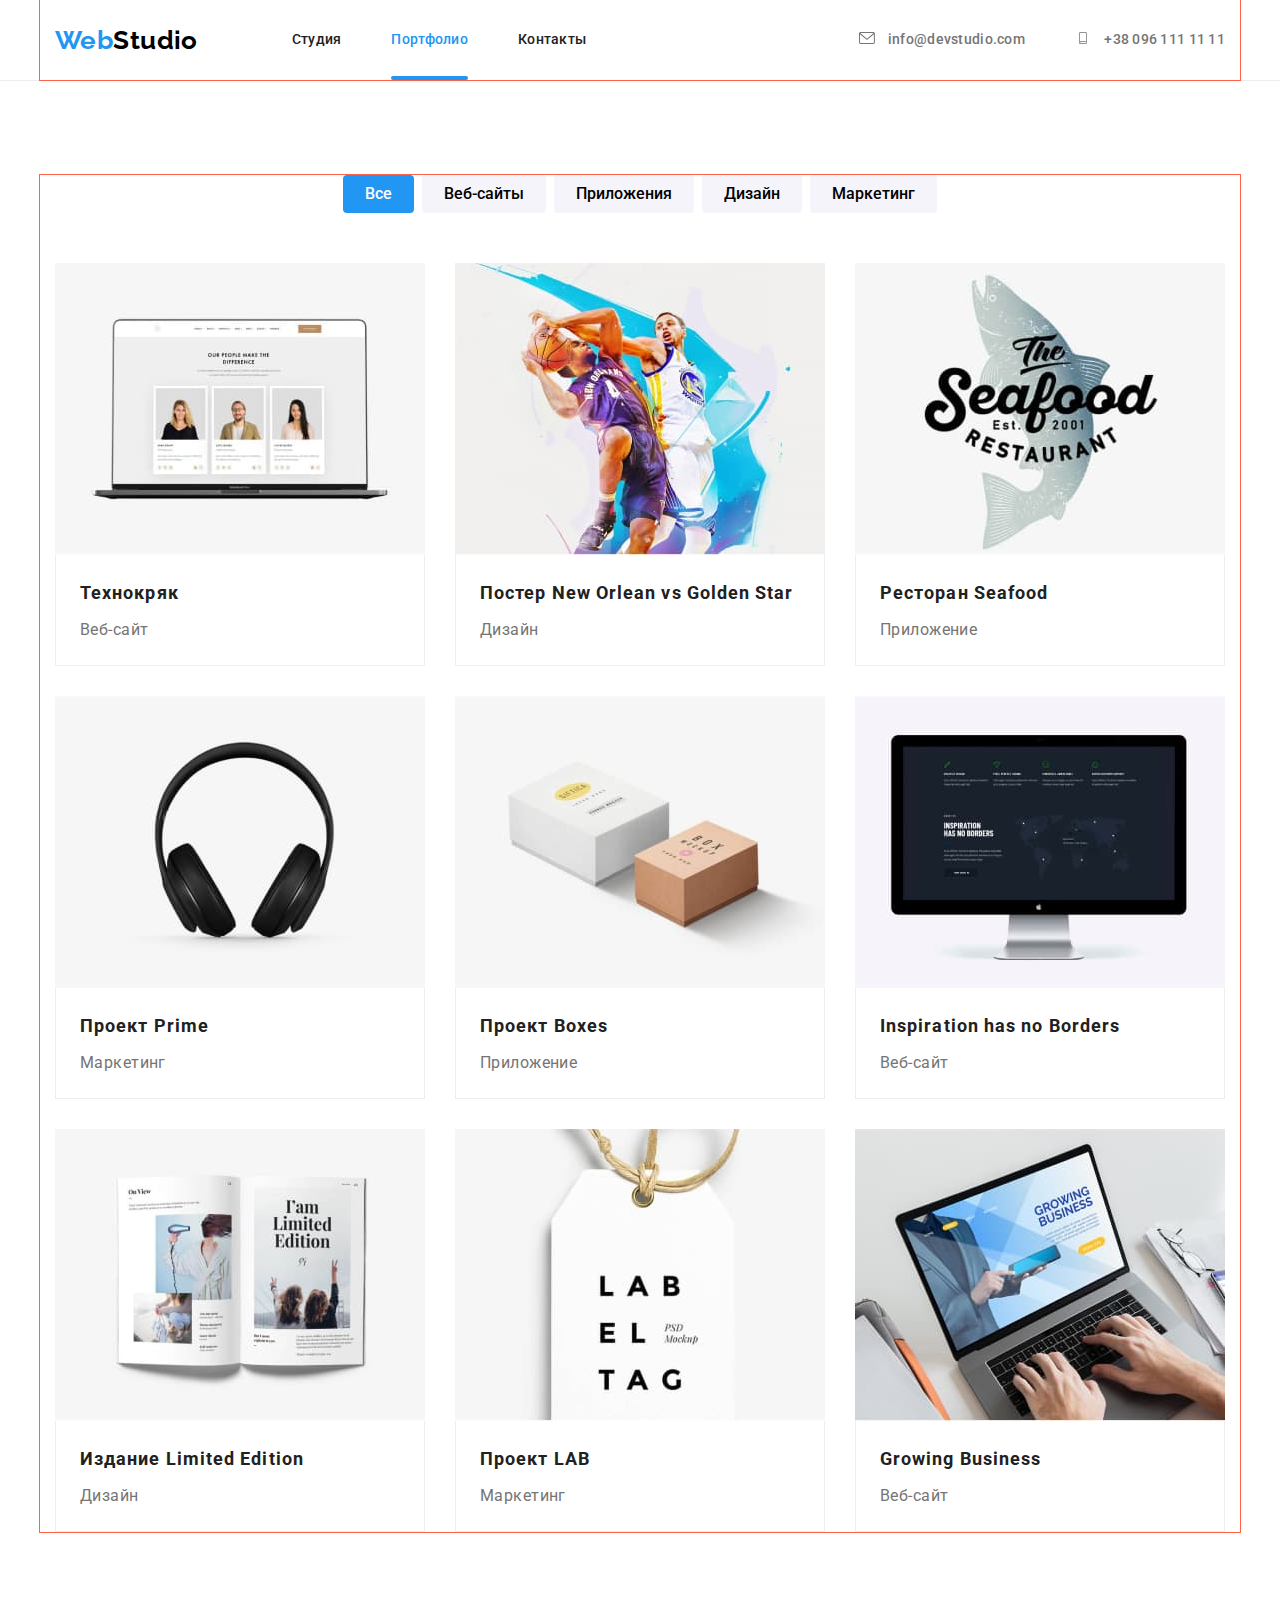
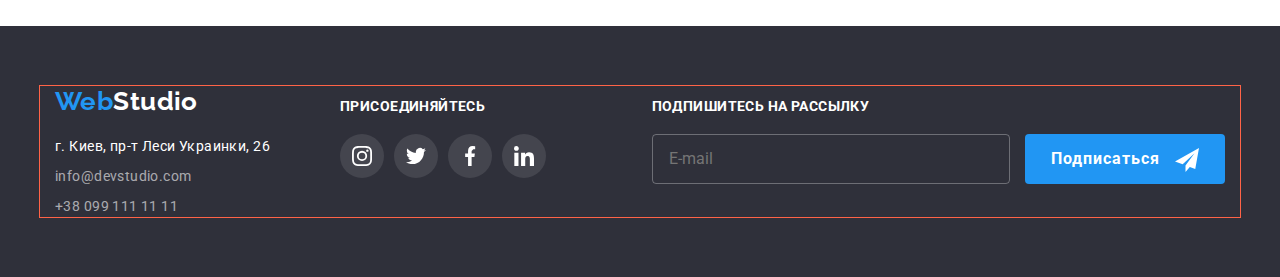
==== commit 9fcdecc0: "index.html had been adapted" ====
--- a/portfolio.html
+++ b/portfolio.html
@@ -16,45 +16,112 @@
 
 <body>
 
-<!--
+
 <header>
         <div class="container container--header">
-            <nav class="site-menu">
-
+
+            <div class="header-menu__min-width-768">
+
+                <nav class="site-menu">
+
+                    <a class="link logo-text" href="./index.html" id="top">Web<span class="logo-text--header">Studio</span></a>
+
+                    <ul class="list main-nav-list">
+                        <li class="main-nav-list__item"><a class="link header__link" href="./index.html">Студия</a></li>
+                        <li class="main-nav-list__item"><a class="link header__link header__link--current" href="#portfolio">Портфолио</a></li>
+                        <li class="main-nav-list__item"><a class="link header__link" href="#contacts">Контакты</a></li>
+                    </ul>
+                </nav>
+
+                <ul class="list header-contacts-list">
+                    <li class="header-contacts-list__item">
+                
+                        <a class="link header__link header__link--contact" href="mailto:info@devstudio.com">
+                            <svg class="header-contacts-list__icon" width="16" height="12">
+                                <use href="./images/icons.svg#icon-envelope"></use>
+                            </svg>
+                                <span lang="en">info@devstudio.com</span>
+                        </a>
+                    </li>
+                
+                    <li class="header-contacts-list__item">
+                        <a class="link header__link header__link--contact" href="tel:+380961111111">
+                            <svg class="header-contacts-list__icon" width="16" height="12">
+                                <use href="./images/icons.svg#icon-smartphone"></use>
+                            </svg>
+                                <span>+38 096 111 11 11</span>
+                        </a>
+                    </li>
+                </ul>
+            </div>
+            
+            <div class="header-menu__max-width-767">
+            
                 <a class="link logo-text" href="./index.html" id="top">Web<span class="logo-text--header">Studio</span></a>
-
-                <ul class="list main-nav-list">
-                    <li class="main-nav-list__item"><a class="link header__link" href="./index.html">Студия</a></li>
-                    <li class="main-nav-list__item"><a class="link header__link header__link--current" href="#portfolio">Портфолио</a></li>
-                    <li class="main-nav-list__item"><a class="link header__link" href="#contacts">Контакты</a></li>
-                </ul>
-            </nav>
-
-            <ul class="list header-contacts-list">
-                <li class="header-contacts-list__item">
-            
-                    <a class="link header__link header__link--contact" href="mailto:info@devstudio.com">
-                        <svg class="header-contacts-list__icon" width="16" height="12">
-                            <use href="./images/icons.svg#icon-envelope"></use>
-                        </svg>
-                            <span lang="en">info@devstudio.com</span>
-                    </a>
-                </li>
-            
-                <li class="header-contacts-list__item">
-                    <a class="link header__link header__link--contact" href="tel:+380961111111">
-                        <svg class="header-contacts-list__icon" width="16" height="12">
-                            <use href="./images/icons.svg#icon-smartphone"></use>
-                        </svg>
-                            <span>+38 096 111 11 11</span>
-                    </a>
-                </li>
-            </ul>
-            
+            
+                <button type="button" class="menu-button" aria-expended="false" aria-controls="menu-container" data-menu-button>
+                    <svg width="40" height="40" aria-label="переключатель мобильного меню">
+                        <use href="./images/icons.svg#icon-cross" class="icon-cross"></use>
+                        <use href="./images/icons.svg#icon-menu" class="icon-menu"></use>
+                    </svg>
+                </button>
+            
+                <div class="menu-container" id="menu-container" data-menu>
+                    <ul class="list mob-nav-list">
+                        <li class="mob-nav-list__item">
+                            <a class="link mob-nav__link mob-nav__link--current" href="#studio">Студия</a>
+                        </li>
+            
+                        <li class="mob-nav-list__item">
+                            <a class="link mob-nav__link" href="./portfolio.html">Портфолио</a>
+                        </li>
+            
+                        <li class="mob-nav-list__item">
+                            <a class="link mob-nav__link" href="#contacts">Контакты</a>
+                        </li>
+                    </ul>
+            
+                    <div class="mob-header-contacts">
+                        <ul class="list mob-header-contacts-list">
+                            <li class="mob-header-contacts-list__item">
+                                <a class="link mob-header__tel-link" href="tel:+380961111111">
+                                    +38 096 111 11 11
+                                </a>
+                            </li>
+            
+                            <li class="mob-header-contacts-list__item">
+                                <a class="link mob-header__email-link" href="mailto:info@devstudio.com" lang="en">
+                                    info@devstudio.com
+                                </a>
+                            </li>
+                        </ul>
+            
+                        <ul class="list mob-header-soc-links-list">
+                            <li class="mob-header-soc-links__item">
+                                <a class="link mob-soc-link" href="">Instagram</a>
+                            </li>
+            
+                            <li class="mob-header-soc-links__item">
+                                <a class="link mob-soc-link" href="">Twitter</a>
+                            </li>
+            
+                            <li class="mob-header-soc-links__item">
+                                <a class="link mob-soc-link" href="">Facebook</a>
+                            </li>
+            
+                            <li class="mob-header-soc-links__item">
+                                <a class="link mob-soc-link" href="">LinkedIn</a>
+                            </li>
+                        </ul>
+            
+                    </div>
+                </div>
+            
+            </div>
 
         </div>
     </header>
--->
+
 
     <main>
         <section class="portfolio">
@@ -200,7 +267,7 @@
 
     </main>
 
-    <!--
+
     <footer class="footer-section">
         <div class="container container--footer">
             <div class="footer-contacts">
@@ -285,7 +352,9 @@
 
         </div>
     </footer>
--->
+
+    <script src="./js/mobile-menu.js"></script>
+
 </body>
 
 </html>--- a/css/main.min.css
+++ b/css/main.min.css
@@ -1 +1 @@
-body{font-family:Roboto,san-serif;color:#212121;font-size:14px;background-color:#fff;letter-spacing:.03em}p,h1,h2,h3,h4,h5,h6{margin:0}* .list{padding:0;margin:0;list-style-type:none}.link{text-decoration:none}img{display:block;max-width:100%;width:100%;height:auto}.visually-hidden{position:absolute;width:1px;height:1px;margin:-1px;border:0;padding:0;white-space:nowrap;-webkit-clip-path:inset(100%);clip-path:inset(100%);clip:rect(0 0 0 0);overflow:hidden}.container{outline:1px solid tomato;padding-left:15px;padding-right:15px;margin-left:auto;margin-right:auto}@media screen and (min-width: 480px){.container{width:480px}}@media screen and (min-width: 768px){.container{width:768px}}@media screen and (min-width: 1200px){.container{width:1200px}}.logo-text{font-family:Raleway;font-weight:700;font-size:24px;line-height:1.1741666667;color:#2196f3}@media screen and (min-width: 1200px){.logo-text{font-size:26px;line-height:1.1738461538}}.logo-text:focus{outline-color:rgba(0,0,0,0)}.logo-text--header{color:#000}.logo-text--footer{color:#fff}.logo-text--footer:focus{outline-color:rgba(0,0,0,0)}header{position:relative;border-bottom-width:1px;border-bottom-style:solid;border-bottom-color:#ececec}.container--header{padding-top:10px;padding-bottom:10px}@media screen and (min-width: 1200px){.container--header{display:-webkit-box;display:-ms-flexbox;display:flex;padding-top:0px;padding-bottom:0px;padding-left:15px;padding-right:15px;-webkit-box-align:center;-ms-flex-align:center;align-items:center}}.header-menu__max-width-767{display:-webkit-box;display:-ms-flexbox;display:flex;-webkit-box-align:center;-ms-flex-align:center;align-items:center;-webkit-box-pack:justify;-ms-flex-pack:justify;justify-content:space-between;min-height:60px;width:100%}@media screen and (min-width: 768px){.header-menu__max-width-767{display:none}}.menu-button{display:-webkit-inline-box;display:-ms-inline-flexbox;display:inline-flex;margin:0;padding:0;border:none;background-color:rgba(0,0,0,0);z-index:1;fill:#212121;-webkit-transition:color 250ms cubic-bezier(0.4, 0, 0.2, 1);transition:color 250ms cubic-bezier(0.4, 0, 0.2, 1)}.menu-button:hover,.menu-button:focus{fill:#2196f3}.menu-button .icon-cross{display:none}.menu-button.is-open .icon-cross{display:block}.menu-button.is-open .icon-menu{display:none}.menu-container{display:none}.menu-container.is-open{position:absolute;top:0;left:0;overflow-y:scroll;display:-webkit-box;display:-ms-flexbox;display:flex;-webkit-box-orient:vertical;-webkit-box-direction:normal;-ms-flex-direction:column;flex-direction:column;-webkit-box-pack:justify;-ms-flex-pack:justify;justify-content:space-between;padding:40px 48px;background-color:#fff;height:100vh;width:100vw;font-weight:500;letter-spacing:.02em;text-align:start}.mob-header-contacts{display:-webkit-box;display:-ms-flexbox;display:flex;-webkit-box-orient:vertical;-webkit-box-direction:normal;-ms-flex-direction:column;flex-direction:column;-webkit-box-pack:justify;-ms-flex-pack:justify;justify-content:space-between}.mob-nav-list{display:-webkit-box;display:-ms-flexbox;display:flex;-webkit-box-orient:vertical;-webkit-box-direction:normal;-ms-flex-direction:column;flex-direction:column}.mob-nav-list__item+.mob-nav-list__item{margin-top:32px}.mob-nav__link{font-size:40px;line-height:1.172;color:#212121}.mob-nav__link:hover,.mob-nav__link:focus{color:#2196f3}.mob-nav__link--current{color:#2196f3}.mob-header-contacts{display:block}.mob-header-contacts-list__item+.mob-header-contacts-list__item{margin-top:32px}.mob-header__tel-link{font-size:34px;line-height:1.1717647059;color:#2196f3}.mob-header__email-link{font-size:24px;line-height:1.1720833333;color:#757575}.mob-header__email-link:hover{color:#2196f3}.mob-header-soc-links-list{display:-webkit-box;display:-ms-flexbox;display:flex;margin-top:64px}.mob-header-soc-links__item:not(:last-child){border-right:1px solid rgba(33,33,33,.2)}.mob-soc-link{padding-right:10px;padding-left:10px;font-size:18px;line-height:1.2222222222;color:#2196f3}.mob-soc-link:first-child{padding-right:10px}.header-menu__min-width-768{display:-webkit-box;display:-ms-flexbox;display:flex;-webkit-box-align:center;-ms-flex-align:center;align-items:center;-webkit-box-pack:justify;-ms-flex-pack:justify;justify-content:space-between;min-height:60px;width:100%}@media screen and (max-width: 767px){.header-menu__min-width-768{display:none}}@media screen and (min-width: 1200px){.header__link{position:relative;display:block;padding-top:32px;padding-bottom:32px;font-weight:500;line-height:1.14;color:#212121;letter-spacing:.02em;-webkit-transition:color 250ms cubic-bezier(0.4, 0, 0.2, 1);transition:color 250ms cubic-bezier(0.4, 0, 0.2, 1)}}.header__link:hover{color:#2196f3}.header__link:focus{outline:none;color:#2196f3}.header__link--contact{color:#757575}.header__link--contact:hover{color:#2196f3}.header__link--contact:focus{outline:none;color:#2196f3}.header__link--current{color:#2196f3}.header__link--current:focus{outline-color:rgba(0,0,0,0)}@media screen and (min-width: 1200px){.underline::after,.header__link--current::after{content:"";position:absolute;bottom:0;display:block;width:100%;height:4px;border-radius:2px;background-color:#2196f3}}.site-menu{display:-webkit-box;display:-ms-flexbox;display:flex;-webkit-box-align:center;-ms-flex-align:center;align-items:center}.main-nav-list{display:-webkit-box;display:-ms-flexbox;display:flex;margin-left:94px}.main-nav-list__item+.main-nav-list__item{margin-left:50px}@media screen and (min-width: 1200px){.header-contacts-list{display:-webkit-box;display:-ms-flexbox;display:flex;margin-left:auto}}.header-contacts-list__item+.header-contacts-list__item{margin-left:50px}.header-contacts-list__icon{margin-right:10px;fill:currentColor;-webkit-transition:fill 250ms cubic-bezier(0.4, 0, 0.2, 1);transition:fill 250ms cubic-bezier(0.4, 0, 0.2, 1)}.header-contacts-list__icon:hover,.header-contacts-list__icon:focus{fill:currentColor}.section-title{text-align:center;margin-bottom:30px;font-size:24px;line-height:1.1666666667}@media screen and (min-width: 480px){.section-title{font-size:28px;line-height:1.1717857143}}@media screen and (min-width: 1200px){.section-title{margin-bottom:50px;font-size:36px;line-height:1.1719444444}}.hero{padding-top:200px;padding-bottom:200px;background-color:#2f303a;text-align:center}.overlay{max-width:1600px;height:600px;margin-right:auto;margin-left:auto;background-image:-webkit-gradient(linear, left top, right top, from(rgba(47, 48, 58, 0.4)), to(rgba(47, 48, 58, 0.4))),url(../images/overlay-image.jpg);background-image:linear-gradient(to right, rgba(47, 48, 58, 0.4), rgba(47, 48, 58, 0.4)),url(../images/overlay-image.jpg);background-size:cover;background-position:center;background-repeat:no-repeat}.hero-title{width:696px;margin-top:0;margin-bottom:30px;margin-right:auto;margin-left:auto;color:#fff;font-weight:900;font-size:44px;line-height:1.36;letter-spacing:.06em;text-transform:uppercase}.hero-btn{min-width:200px;border:none;border-radius:4px;background-color:#2196f3;padding-top:10px;padding-bottom:10px;padding-right:10px;padding-left:10px;margin-top:0;margin-bottom:0;margin-right:auto;margin-left:auto;font-weight:700;font-size:16px;line-height:1.88;letter-spacing:.06em;color:#fff;cursor:pointer}.backdrop{position:fixed;top:0;left:0;width:100%;height:100%;background-color:rgba(0,0,0,.2);opacity:1;-webkit-transition:opacity 250ms cubic-bezier(0.4, 0, 0.2, 1);transition:opacity 250ms cubic-bezier(0.4, 0, 0.2, 1)}.backdrop.is-hidden{opacity:0;pointer-events:none}.modal{position:absolute;top:50%;left:50%;-webkit-transform:translate(-50%, -50%) scale(1);transform:translate(-50%, -50%) scale(1);width:528px;height:581px;padding:40px;border-radius:4px;background-color:#fff;-webkit-transition:-webkit-transform 250ms cubic-bezier(0.4, 0, 0.2, 1);transition:-webkit-transform 250ms cubic-bezier(0.4, 0, 0.2, 1);transition:transform 250ms cubic-bezier(0.4, 0, 0.2, 1);transition:transform 250ms cubic-bezier(0.4, 0, 0.2, 1), -webkit-transform 250ms cubic-bezier(0.4, 0, 0.2, 1)}.backdrop.is-hidden .modal{-webkit-transform:translate(-50%, -50%) scale(0.8);transform:translate(-50%, -50%) scale(0.8)}.close-modal-btn{position:absolute;top:8px;right:8px;width:30px;height:30px;border-radius:50%;border:1px solid rgba(0,0,0,.1);background-color:rgba(0,0,0,0);fill:#000;cursor:pointer;-webkit-transition:fill 250ms cubic-bezier(0.4, 0, 0.2, 1),outline 250ms cubic-bezier(0.4, 0, 0.2, 1);transition:fill 250ms cubic-bezier(0.4, 0, 0.2, 1),outline 250ms cubic-bezier(0.4, 0, 0.2, 1)}.close-modal-btn:hover,.close-modal-btn:focus{fill:#2196f3;outline:rgba(0,0,0,0)}.modal-title{margin-bottom:12px;font-weight:700;font-size:20px;line-height:1.15}.form-field{position:relative;margin-bottom:10px;display:-webkit-box;display:-ms-flexbox;display:flex;-webkit-box-orient:vertical;-webkit-box-direction:normal;-ms-flex-direction:column;flex-direction:column}.form-label{margin-right:auto;margin-bottom:4px;font-weight:400;font-size:12px;line-height:1.1666666667;letter-spacing:.01em;color:#757575}.input-icon-container{position:relative}.form-input{display:block;width:100%;height:40px;padding-right:12px;padding-left:30px;border:1px solid rgba(33,33,33,.2);border-radius:4px;cursor:pointer;-webkit-transition:border-color 250ms cubic-bezier(0.4, 0, 0.2, 1),outline 250ms cubic-bezier(0.4, 0, 0.2, 1);transition:border-color 250ms cubic-bezier(0.4, 0, 0.2, 1),outline 250ms cubic-bezier(0.4, 0, 0.2, 1)}.form-input:hover,.form-input:focus{border-color:#2196f3;outline:rgba(0,0,0,0)}.form-input:focus:not(:-moz-placeholder-shown){border-color:#2196f3;outline:rgba(0,0,0,0)}.form-input:focus:not(:-ms-input-placeholder){border-color:#2196f3;outline:rgba(0,0,0,0)}.form-input:focus:not(:placeholder-shown){border-color:#2196f3;outline:rgba(0,0,0,0)}.form-icon{position:absolute;top:50%;-webkit-transform:translateY(-50%);transform:translateY(-50%);left:11px;fill:#212121;-webkit-transition:fill 250ms cubic-bezier(0.4, 0, 0.2, 1);transition:fill 250ms cubic-bezier(0.4, 0, 0.2, 1)}.form-input:hover+.form-icon,.form-input:focus+.form-icon{fill:#2196f3}.comment{display:block;width:100%;height:120px;padding:12px 16px;resize:none;border:1px solid rgba(33,33,33,.2);border-radius:4px;cursor:pointer;-webkit-transition:border-color 250ms cubic-bezier(0.4, 0, 0.2, 1),outline 250ms cubic-bezier(0.4, 0, 0.2, 1);transition:border-color 250ms cubic-bezier(0.4, 0, 0.2, 1),outline 250ms cubic-bezier(0.4, 0, 0.2, 1)}.comment:hover,.comment:focus{border-color:#2196f3;outline:rgba(0,0,0,0)}.comment:focus:not(:-moz-placeholder-shown){border-color:#2196f3;outline:rgba(0,0,0,0)}.comment:focus:not(:-ms-input-placeholder){border-color:#2196f3;outline:rgba(0,0,0,0)}.comment:focus:not(:placeholder-shown){border-color:#2196f3;outline:rgba(0,0,0,0)}.comment:placeholder{font-weight:400;font-size:14px;line-height:1.1428571429;letter-spacing:.01em;color:rgba(117,117,117,.5)}.checkbox-label{display:-webkit-box;display:-ms-flexbox;display:flex;-webkit-box-pack:center;-ms-flex-pack:center;justify-content:center;-webkit-box-align:center;-ms-flex-align:center;align-items:center;margin-right:auto;margin-left:auto;margin-top:20px;margin-bottom:30px;font-weight:400;line-height:1.7142857143;color:#757575}.checkbox{position:absolute;width:1px;height:1px;margin:-1px;border:0;padding:0;white-space:nowrap;-webkit-clip-path:inset(100%);clip-path:inset(100%);clip:rect(0 0 0 0);overflow:hidden}.checkbox-icon{margin-right:8px;fill:#fff;border:2px solid #212121;border-radius:2px;-webkit-transition:border-color 250ms cubic-bezier(0.4, 0, 0.2, 1),background-color 250ms cubic-bezier(0.4, 0, 0.2, 1);transition:border-color 250ms cubic-bezier(0.4, 0, 0.2, 1),background-color 250ms cubic-bezier(0.4, 0, 0.2, 1)}.checkbox:checked~.checkbox-icon{border-color:#2196f3;background-color:#2196f3}.checkbox-link{-webkit-text-decoration-line:underline;text-decoration-line:underline;color:#2196f3}.submit-btn{-webkit-box-sizing:border-box;box-sizing:border-box;min-width:200px;border:none;border-radius:4px;background-color:#2196f3;padding-top:10px;padding-bottom:10px;padding-right:10px;padding-left:10px;margin-top:0;margin-bottom:0;margin-right:auto;margin-left:auto;font-weight:700;font-size:16px;line-height:1.88;letter-spacing:.06em;color:#fff;text-align:center;cursor:pointer;-webkit-transition:shadow 250ms cubic-bezier(0.4, 0, 0.2, 1);transition:shadow 250ms cubic-bezier(0.4, 0, 0.2, 1)}.submit-btn:hover,.submit-btn:focus{-webkit-box-shadow:0px 4px 4px rgba(0,0,0,.15);box-shadow:0px 4px 4px rgba(0,0,0,.15)}@media screen and (min-width: 480px){.description{padding-top:60px;padding-bottom:60px}}@media screen and (min-width: 1200px){.description{padding-top:94px;padding-bottom:94px}}.description-list{display:-webkit-box;display:-ms-flexbox;display:flex;-ms-flex-wrap:wrap;flex-wrap:wrap;gap:30px}@media screen and (min-width: 768px){.description-list{margin-left:-30px}}@media screen and (min-width: 320px)and (max-width: 479px){.description-item{min-width:290px}}@media screen and (min-width: 480px){.description-item{max-width:450px}}@media screen and (min-width: 768px){.description-item{-ms-flex-preferred-size:calc((100% - 60px)/2);flex-basis:calc((100% - 60px)/2)}}@media screen and (min-width: 768px)and (max-width: 1199px){.description-item:nth-child(2n+1){margin-left:30px}}@media screen and (min-width: 1200px){.description-item{-ms-flex-preferred-size:calc((100% - 120px)/4);flex-basis:calc((100% - 120px)/4)}.description-item:first-child{margin-left:30px}}.description-icon-space{display:-webkit-box;display:-ms-flexbox;display:flex;padding-top:25px;padding-bottom:25px;margin-bottom:15px;-webkit-box-pack:center;-ms-flex-pack:center;justify-content:center;border-radius:4px;background-color:#f5f4fa}@media screen and (min-width: 480px){.description-icon-space{margin-bottom:30px}}.description-title{margin-top:0;margin-bottom:10px;margin-right:auto;margin-left:auto;text-transform:uppercase;text-align:center;font-size:12px;line-height:1.1666666667}@media screen and (min-width: 480px){.description-title{font-size:14px;line-height:1.1721428571}}@media screen and (min-width: 768px){.description-title{text-align:start}}.description-text{width:100%;color:#757575;margin-bottom:0;font-size:12px;line-height:1.6666666667;text-align:center}@media screen and (min-width: 480px){.description-text{font-size:14px;line-height:1.7142857143;text-align:start}}.info{display:block;padding-bottom:94px}@media screen and (max-width: 1199px){.info{display:none}}.info-list{display:-webkit-box;display:-ms-flexbox;display:flex}.info-list__item{position:relative}.info-list__item+.info-list__item{margin-left:30px}.info-list__item-title{position:absolute;bottom:0;width:100%;padding-top:27px;padding-bottom:27px;font-weight:700;line-height:1.17;text-transform:uppercase;text-align:center;color:#fff;background-color:rgba(47,48,58,.8)}.team{background-color:#f5f4fa;text-align:center}@media screen and (min-width: 480px){.team{padding-top:60px;padding-bottom:60px}}@media screen and (min-width: 1200px){.team{padding-top:94px;padding-bottom:94px}}.team-list{display:-webkit-box;display:-ms-flexbox;display:flex;-ms-flex-wrap:wrap;flex-wrap:wrap;gap:30px}@media screen and (min-width: 768px){.team-list{margin-left:-30px}}.team-list__item{-webkit-box-shadow:0px 1px 3px rgba(0,0,0,.12),0px 1px 1px rgba(0,0,0,.14),0px 2px 1px rgba(0,0,0,.2);box-shadow:0px 1px 3px rgba(0,0,0,.12),0px 1px 1px rgba(0,0,0,.14),0px 2px 1px rgba(0,0,0,.2);background-color:#fff;border-radius:0px 0px 4px 4px}@media screen and (min-width: 320px)and (max-width: 479px){.team-list__item{min-width:290px}}@media screen and (min-width: 480px){.team-list__item{max-width:450px}}@media screen and (min-width: 768px){.team-list__item{-ms-flex-preferred-size:calc((100% - 60px)/2);flex-basis:calc((100% - 60px)/2)}}@media screen and (min-width: 768px)and (max-width: 1199px){.team-list__item:nth-child(2n+1){margin-left:30px}}@media screen and (min-width: 1200px){.team-list__item{-ms-flex-preferred-size:calc((100% - 120px)/4);flex-basis:calc((100% - 120px)/4)}.team-list__item:first-child{margin-left:30px}}.team-list__item-border{padding-top:15px;padding-bottom:15px}@media screen and (min-width: 480px){.team-list__item-border{padding-top:30px;padding-bottom:30px}}.team-list__item-name{margin-bottom:10px;font-weight:500;font-size:20px;line-height:1.2}@media screen and (min-width: 480px){.team-list__item-name{font-size:16px;line-height:1.171875}}.team-list__item-position{margin-bottom:16px;color:#757575;font-size:20px;line-height:1.2}@media screen and (min-width: 480px){.team-list__item-position{margin-bottom:16px;font-size:16px;line-height:1.19}}.social-icon-list{display:-webkit-box;display:-ms-flexbox;display:flex;-webkit-box-pack:center;-ms-flex-pack:center;justify-content:center;margin-left:auto;margin-right:auto}.social-icon-area{width:44px;height:44px}.social-icon-area+.social-icon-area{margin-left:10px}.social-link{display:-webkit-box;display:-ms-flexbox;display:flex;-webkit-box-pack:center;-ms-flex-pack:center;justify-content:center;-webkit-box-align:center;-ms-flex-align:center;align-items:center;width:100%;height:100%;border-radius:50%;background-color:#fff;-webkit-transition:background-color 250ms cubic-bezier(0.4, 0, 0.2, 1);transition:background-color 250ms cubic-bezier(0.4, 0, 0.2, 1)}.social-link:hover,.social-link:focus{background-color:#2196f3}.social-link--footer{background-color:rgba(255,255,255,.1)}.social-icon{fill:#afb1b8;-webkit-transition:fill 250ms cubic-bezier(0.4, 0, 0.2, 1);transition:fill 250ms cubic-bezier(0.4, 0, 0.2, 1)}.social-link:hover .social-icon,.social-link:focus .social-icon{fill:#fff}.social-icon--footer{fill:#fff}@media screen and (min-width: 480px){.container--clients{padding-top:60px;padding-bottom:60px}}@media screen and (min-width: 1200px){.container--clients{padding-top:94px;padding-bottom:94px}}.clients-list{display:-webkit-box;display:-ms-flexbox;display:flex;-ms-flex-wrap:wrap;flex-wrap:wrap;gap:30px}@media screen and (min-width: 480px){.clients-list{margin-left:-30px}}.clients-list__item{background-color:#fff}@media screen and (min-width: 320px)and (max-width: 479px){.clients-list__item{min-width:290px;margin-left:auto;margin-right:auto}}@media screen and (min-width: 480px){.clients-list__item{-ms-flex-preferred-size:calc((100% - 60px)/2);flex-basis:calc((100% - 60px)/2)}}@media screen and (min-width: 480px)and (max-width: 767px){.clients-list__item:nth-child(2n+1){margin-left:30px}}@media screen and (min-width: 768px){.clients-list__item{-ms-flex-preferred-size:calc((100% - 90px)/3);flex-basis:calc((100% - 90px)/3)}}@media screen and (min-width: 768px)and (max-width: 1199px){.clients-list__item:nth-child(3n+1){margin-left:30px}}@media screen and (min-width: 1200px){.clients-list__item{-ms-flex-preferred-size:calc((100% - 180px)/6);flex-basis:calc((100% - 180px)/6)}.clients-list__item:first-child{margin-left:30px}}.clients-list__item-link{display:-webkit-box;display:-ms-flexbox;display:flex;-webkit-box-pack:center;-ms-flex-pack:center;justify-content:center;-webkit-box-align:center;-ms-flex-align:center;align-items:center;width:100%;height:100%;border:1px solid #afb1b8;border-radius:4px;background-color:#fff;-webkit-transition:border 250ms cubic-bezier(0.4, 0, 0.2, 1);transition:border 250ms cubic-bezier(0.4, 0, 0.2, 1)}.clients-list__item-link:hover,.clients-list__item-link:focus{border:1px solid #2196f3}.clients-list__item-icon{fill:#afb1b8;-webkit-transition:fill 250ms cubic-bezier(0.4, 0, 0.2, 1);transition:fill 250ms cubic-bezier(0.4, 0, 0.2, 1)}.clients-list__item-link:hover .clients-list__item-icon,.clients-list__item-link:focus .clients-list__item-icon{fill:#2196f3;outline:rgba(0,0,0,0)}.footer-section{padding-top:60px;padding-bottom:60px;background-color:#2f303a}.container--footer{display:-webkit-box;display:-ms-flexbox;display:flex;-webkit-box-orient:vertical;-webkit-box-direction:normal;-ms-flex-direction:column;flex-direction:column;-webkit-box-align:center;-ms-flex-align:center;align-items:center}@media screen and (min-width: 768px)and (max-width: 1199px){.container--footer{padding-right:0;padding-left:0;-ms-flex-wrap:wrap;flex-wrap:wrap;-webkit-box-orient:horizontal;-webkit-box-direction:normal;-ms-flex-direction:row;flex-direction:row;-webkit-box-pack:center;-ms-flex-pack:center;justify-content:center;-webkit-box-align:start;-ms-flex-align:start;align-items:flex-start}}@media screen and (min-width: 1200px){.container--footer{position:relative;-webkit-box-orient:horizontal;-webkit-box-direction:normal;-ms-flex-direction:row;flex-direction:row;-webkit-box-align:start;-ms-flex-align:start;align-items:flex-start}}.footer-contacts{text-align:center}@media screen and (min-width: 768px)and (max-width: 1199px){.footer-contacts{-ms-flex-preferred-size:50%;flex-basis:50%}}@media screen and (min-width: 1200px){.footer-contacts{text-align:start}}#contacts{display:block;margin-top:20px;padding:0;font-style:normal}.contacts__item+.contacts__item{margin-top:8px}@media screen and (min-width: 1200px){.contacts__item+.contacts__item{margin-top:9px}}.contacts__post-address{display:inline-block;line-height:1.5;color:#fff;-webkit-transition:color 250ms cubic-bezier(0.4, 0, 0.2, 1);transition:color 250ms cubic-bezier(0.4, 0, 0.2, 1)}.contacts__post-address:hover{color:#2196f3}.contacts__post-address:focus{outline-color:rgba(0,0,0,0);color:#2196f3}.contacts__title{line-height:1.5;color:rgba(255,255,255,.6);-webkit-transition:color 250ms cubic-bezier(0.4, 0, 0.2, 1);transition:color 250ms cubic-bezier(0.4, 0, 0.2, 1)}.contacts__title:hover{color:#2196f3}.contacts__title:focus{outline-color:rgba(0,0,0,0);color:#2196f3}.footer-soc-link-block{display:-webkit-box;display:-ms-flexbox;display:flex;-webkit-box-orient:vertical;-webkit-box-direction:normal;-ms-flex-direction:column;flex-direction:column;-webkit-box-pack:start;-ms-flex-pack:start;justify-content:flex-start;margin-top:60px}@media screen and (min-width: 768px)and (max-width: 1199px){.footer-soc-link-block{-ms-flex-preferred-size:50%;flex-basis:50%;margin-top:5px}}@media screen and (min-width: 1200px){.footer-soc-link-block{padding-top:12px;margin-top:0px;margin-left:70px;margin-bottom:0}}.footer-title{margin-bottom:20px;text-transform:uppercase;color:#fff;font-weight:700;line-height:1.1721428571;text-align:center}@media screen and (min-width: 1200px){.footer-title{text-align:start}}.subscribe-form{display:-webkit-box;display:-ms-flexbox;display:flex;-webkit-box-orient:vertical;-webkit-box-direction:normal;-ms-flex-direction:column;flex-direction:column;-webkit-box-pack:center;-ms-flex-pack:center;justify-content:center;margin-top:60px}@media screen and (min-width: 1200px){.subscribe-form{display:block;margin-top:12px;position:absolute;right:15px}}.subscribe-form__label{display:block;margin-bottom:20px;font-weight:700;line-height:16px;text-transform:uppercase;color:#fff;text-align:center}@media screen and (min-width: 1200px){.subscribe-form__label{text-align:start}}.subscribe-form__input{min-width:290px;margin-bottom:20px;padding:14px 16px;border:1px solid rgba(255,255,255,.3);border-radius:4px;background-color:rgba(0,0,0,0);font-weight:400;font-size:16px;line-height:1.25;color:rgba(255,255,255,.6)}@media screen and (min-width: 480px){.subscribe-form__input{min-width:450px}}@media screen and (min-width: 1200px){.subscribe-form__input{min-width:358px;margin-right:12px;margin-bottom:0}}.subscribe-form__btn{-webkit-box-sizing:border-box;box-sizing:border-box;min-width:200px;border:none;border-radius:4px;background-color:#2196f3;padding-top:10px;padding-bottom:10px;padding-right:10px;padding-left:10px;margin-top:0;margin-bottom:0;margin-right:auto;margin-left:auto;font-weight:700;font-size:16px;line-height:1.88;letter-spacing:.06em;color:#fff;text-align:center;cursor:pointer}.subscribe-form__icon{display:inline-block;vertical-align:middle;margin-left:10px;fill:currentColor}.portfolio{padding-top:60px;padding-bottom:60px}@media screen and (min-width: 1200px){.portfolio{padding-top:94px;padding-bottom:94px}}.filter-button-list{display:-webkit-box;display:-ms-flexbox;display:flex;-ms-flex-wrap:wrap;flex-wrap:wrap;-webkit-box-pack:center;-ms-flex-pack:center;justify-content:center;-webkit-column-gap:8px;-moz-column-gap:8px;column-gap:8px;row-gap:15px;margin-bottom:40px}@media screen and (min-width: 480px){.filter-button-list{-webkit-box-pack:start;-ms-flex-pack:start;justify-content:flex-start}}@media screen and (min-width: 768px){.filter-button-list{margin-bottom:30px;-ms-flex-wrap:nowrap;flex-wrap:nowrap;-webkit-box-pack:center;-ms-flex-pack:center;justify-content:center}}@media screen and (min-width: 1200px){.filter-button-list{margin-bottom:50px}}.filter-button-list__button{padding:6px 22px;font-family:inherit;font-weight:500;font-size:16px;line-height:1.62;border:rgba(0,0,0,0);border-radius:4px;background-color:#f5f4fa;cursor:pointer;-webkit-transition:background-color 250ms cubic-bezier(0.4, 0, 0.2, 1),color 250ms cubic-bezier(0.4, 0, 0.2, 1);transition:background-color 250ms cubic-bezier(0.4, 0, 0.2, 1),color 250ms cubic-bezier(0.4, 0, 0.2, 1)}.filter-button-list__button:hover{background-color:#2196f3;color:#fff;-webkit-filter:drop-shadow(0px 4px 4px rgba(0, 0, 0, 0.25));filter:drop-shadow(0px 4px 4px rgba(0, 0, 0, 0.25))}.filter-button-list__button:focus{background-color:#2196f3;color:#fff;outline-color:rgba(0,0,0,0);-webkit-filter:drop-shadow(0px 4px 4px rgba(0, 0, 0, 0.25));filter:drop-shadow(0px 4px 4px rgba(0, 0, 0, 0.25))}.filter-button-list__button--active{background-color:#2196f3;color:#fff}.portfolio-list{display:-webkit-box;display:-ms-flexbox;display:flex;-ms-flex-wrap:wrap;flex-wrap:wrap;gap:30px;cursor:pointer;-webkit-box-pack:center;-ms-flex-pack:center;justify-content:center}.portfolio-list__item-link{display:block;color:inherit;-webkit-transition:-webkit-box-shadow 250ms cubic-bezier(0.4, 0, 0.2, 1);transition:-webkit-box-shadow 250ms cubic-bezier(0.4, 0, 0.2, 1);transition:box-shadow 250ms cubic-bezier(0.4, 0, 0.2, 1);transition:box-shadow 250ms cubic-bezier(0.4, 0, 0.2, 1), -webkit-box-shadow 250ms cubic-bezier(0.4, 0, 0.2, 1)}.portfolio-list__item-link:hover,.portfolio-list__item-link:focus{-webkit-box-shadow:0px 1px 1px rgba(0,0,0,.12),0px 4px 4px rgba(0,0,0,.06),1px 4px 6px rgba(0,0,0,.16);box-shadow:0px 1px 1px rgba(0,0,0,.12),0px 4px 4px rgba(0,0,0,.06),1px 4px 6px rgba(0,0,0,.16)}@media screen and (min-width: 320px)and (max-width: 479px){.portfolio-list__item-link{min-width:290px}}@media screen and (min-width: 480px){.portfolio-list__item-link{max-width:450px}}@media screen and (min-width: 768px){.portfolio-list__item-link{-ms-flex-preferred-size:calc((100% - 60px)/2);flex-basis:calc((100% - 60px)/2)}}.portfolio-list__item-img-thumb{position:relative;overflow:hidden}.portfolio-list__item-thumb-descr{position:absolute;bottom:0;width:100%;height:100%;display:-webkit-box;display:-ms-flexbox;display:flex;-webkit-box-align:center;-ms-flex-align:center;align-items:center;padding:24px;font-style:normal;font-weight:400;font-size:18px;line-height:156%;color:#fff;background-color:rgba(33,150,243,.9);-webkit-transform:translateY(100%);transform:translateY(100%);-webkit-transition:opacity 250ms cubic-bezier(0.4, 0, 0.2, 1),-webkit-transform 250ms cubic-bezier(0.4, 0, 0.2, 1);transition:opacity 250ms cubic-bezier(0.4, 0, 0.2, 1),-webkit-transform 250ms cubic-bezier(0.4, 0, 0.2, 1);transition:transform 250ms cubic-bezier(0.4, 0, 0.2, 1),opacity 250ms cubic-bezier(0.4, 0, 0.2, 1);transition:transform 250ms cubic-bezier(0.4, 0, 0.2, 1),opacity 250ms cubic-bezier(0.4, 0, 0.2, 1),-webkit-transform 250ms cubic-bezier(0.4, 0, 0.2, 1);opacity:0}.portfolio-list__item-link:hover .portfolio-list__item-thumb-descr,.portfolio-list__item-link:focus .portfolio-list__item-thumb-descr{-webkit-transform:translateY(0);transform:translateY(0);opacity:1}.portfolio-list__item-title-border{padding-top:20px;padding-bottom:20px;padding-right:24px;padding-left:24px;border:1px solid #eee;border-top:none}.portfolio-list__item-title{margin-bottom:4px;font-size:18px;line-height:2;letter-spacing:.06em}.portfolio-list__item-description{margin:0;color:#757575;font-size:16px;line-height:1.875}/*# sourceMappingURL=main.min.css.map */+body{font-family:Roboto,san-serif;color:#212121;font-size:14px;background-color:#fff;letter-spacing:.03em}p,h1,h2,h3,h4,h5,h6{margin:0}* .list{padding:0;margin:0;list-style-type:none}.link{text-decoration:none}img{display:block;max-width:100%;width:100%;height:auto}.visually-hidden{position:absolute;width:1px;height:1px;margin:-1px;border:0;padding:0;white-space:nowrap;-webkit-clip-path:inset(100%);clip-path:inset(100%);clip:rect(0 0 0 0);overflow:hidden}.container{outline:1px solid tomato;padding-left:15px;padding-right:15px;margin-left:auto;margin-right:auto}@media screen and (min-width: 480px){.container{width:480px}}@media screen and (min-width: 768px){.container{width:768px}}@media screen and (min-width: 1200px){.container{width:1200px}}.logo-text{font-family:Raleway;font-weight:700;font-size:24px;line-height:1.1741666667;color:#2196f3}@media screen and (min-width: 1200px){.logo-text{font-size:26px;line-height:1.1738461538}}.logo-text:focus{outline-color:rgba(0,0,0,0)}.logo-text--header{color:#000}.logo-text--footer{color:#fff}.logo-text--footer:focus{outline-color:rgba(0,0,0,0)}header{position:relative;border-bottom-width:1px;border-bottom-style:solid;border-bottom-color:#ececec}.container--header{padding-top:10px;padding-bottom:10px;-webkit-box-align:center;-ms-flex-align:center;align-items:center}@media screen and (min-width: 768px){.container--header{display:-webkit-box;display:-ms-flexbox;display:flex;padding-top:0;padding-bottom:0;-webkit-box-align:center;-ms-flex-align:center;align-items:center}}.header-menu__max-width-767{position:relative;display:-webkit-box;display:-ms-flexbox;display:flex;-webkit-box-align:center;-ms-flex-align:center;align-items:center;-webkit-box-pack:justify;-ms-flex-pack:justify;justify-content:space-between;height:100%;width:100%;overflow-y:no-scroll}@media screen and (min-width: 768px){.header-menu__max-width-767{display:none}}.menu-button{display:-webkit-inline-box;display:-ms-inline-flexbox;display:inline-flex;margin:0;padding:0;border:none;background-color:rgba(0,0,0,0);cursor:pointer;z-index:2;fill:#212121;-webkit-transition:color 250ms cubic-bezier(0.4, 0, 0.2, 1);transition:color 250ms cubic-bezier(0.4, 0, 0.2, 1)}.menu-button:hover,.menu-button:focus{fill:#2196f3}.menu-button .icon-cross{display:none}.menu-button.is-open .icon-cross{display:block}.menu-button.is-open .icon-menu{display:none}.menu-button.is-hidden{display:none}.menu-container{display:none}.menu-container.is-open{position:fixed;top:0;left:0;overflow:auto;z-index:1;display:-webkit-box;display:-ms-flexbox;display:flex;-webkit-box-orient:vertical;-webkit-box-direction:normal;-ms-flex-direction:column;flex-direction:column;-webkit-box-pack:justify;-ms-flex-pack:justify;justify-content:space-between;padding:40px 48px;background-color:#fff;height:100vh;width:100vw;font-weight:500;letter-spacing:.02em;text-align:start}.mob-header-contacts{display:-webkit-box;display:-ms-flexbox;display:flex;-webkit-box-orient:vertical;-webkit-box-direction:normal;-ms-flex-direction:column;flex-direction:column}.mob-nav-list{display:-webkit-box;display:-ms-flexbox;display:flex;-webkit-box-orient:vertical;-webkit-box-direction:normal;-ms-flex-direction:column;flex-direction:column;margin-bottom:60px}.mob-nav-list__item+.mob-nav-list__item{margin-top:20px}@media screen and (min-width: 480px){.mob-nav-list__item+.mob-nav-list__item{margin-top:32px}}.mob-nav__link{font-size:28px;line-height:1.1428571429;color:#212121}@media screen and (min-width: 480px){.mob-nav__link{font-size:40px;line-height:1.172}}.mob-nav__link:hover,.mob-nav__link:focus{color:#2196f3}.mob-nav__link--current{color:#2196f3}.mob-header-contacts{display:block}.mob-header-contacts-list__item+.mob-header-contacts-list__item{margin-top:20px}@media screen and (min-width: 480px){.mob-header-contacts-list__item+.mob-header-contacts-list__item{margin-top:32px}}.mob-header__tel-link{font-size:26px;line-height:1.1538461538;color:#2196f3}@media screen and (min-width: 480px){.mob-header__tel-link{font-size:34px;line-height:1.1717647059}}.mob-header__email-link{font-size:24px;line-height:1.1720833333;color:#757575}.mob-header__email-link:hover{color:#2196f3}.mob-header-soc-links-list{display:-webkit-box;display:-ms-flexbox;display:flex;-ms-flex-wrap:wrap;flex-wrap:wrap;-webkit-column-gap:15px;-moz-column-gap:15px;column-gap:15px;row-gap:20px;margin-top:50px}@media screen and (min-width: 480px){.mob-header-soc-links-list{-ms-flex-wrap:nowrap;flex-wrap:nowrap;margin-top:64px}}.mob-header-soc-links__item{padding-right:10px;padding-left:10px}.mob-header-soc-links__item:nth-child(n+1){padding-left:0}@media screen and (min-width: 480px){.mob-header-soc-links__item:not(:last-child){border-right:1px solid rgba(33,33,33,.2)}}.mob-soc-link{color:#2196f3;font-size:22px;line-height:1.1}@media screen and (min-width: 480px){.mob-soc-link{font-size:18px;line-height:1.2222222222}}.header-menu__min-width-768{display:-webkit-box;display:-ms-flexbox;display:flex;-webkit-box-align:center;-ms-flex-align:center;align-items:center;-webkit-box-pack:justify;-ms-flex-pack:justify;justify-content:space-between;min-height:60px;width:100%}@media screen and (max-width: 767px){.header-menu__min-width-768{display:none}}.header__link{position:relative;display:block;padding-top:32px;padding-bottom:32px;font-weight:500;line-height:1.14;color:#212121;letter-spacing:.02em;-webkit-transition:color 250ms cubic-bezier(0.4, 0, 0.2, 1);transition:color 250ms cubic-bezier(0.4, 0, 0.2, 1)}.header__link:hover{color:#2196f3}.header__link:focus{outline:none;color:#2196f3}.header__link--contact{color:#757575}@media screen and (max-width: 1199px){.header__link--contact{display:block;padding:0;margin:0;font-size:12px;line-height:1.1716666667}}.header__link--contact:hover{color:#2196f3}.header__link--contact:focus{outline:none;color:#2196f3}@media screen and (min-width: 1200px){.header__link--contact:last-child{padding-top:30px;padding-bottom:30px}}.header__link--current{color:#2196f3}.header__link--current:focus{outline-color:rgba(0,0,0,0)}.underline::after,.header__link--current::after{content:"";position:absolute;bottom:0;display:block;width:100%;height:4px;border-radius:2px;background-color:#2196f3}.site-menu{display:-webkit-box;display:-ms-flexbox;display:flex;-webkit-box-align:center;-ms-flex-align:center;align-items:center}.main-nav-list{display:-webkit-box;display:-ms-flexbox;display:flex;margin-left:88px;-webkit-column-gap:50px;-moz-column-gap:50px;column-gap:50px}@media screen and (min-width: 1200px){.main-nav-list{margin-left:94px}}.header-contacts-list{display:-webkit-box;display:-ms-flexbox;display:flex;margin-left:auto;-webkit-box-align:center;-ms-flex-align:center;align-items:center}@media screen and (max-width: 1199px){.header-contacts-list{-webkit-box-orient:vertical;-webkit-box-direction:normal;-ms-flex-direction:column;flex-direction:column;gap:10px;-webkit-box-align:start;-ms-flex-align:start;align-items:flex-start}}.header-contacts-list__item+.header-contacts-list__item{margin-left:50px}@media screen and (max-width: 1199px){.header-contacts-list__item+.header-contacts-list__item{margin-top:10px;margin-left:0}}.header-contacts-list__icon{margin-right:8px;fill:currentColor;-webkit-transition:fill 250ms cubic-bezier(0.4, 0, 0.2, 1);transition:fill 250ms cubic-bezier(0.4, 0, 0.2, 1)}.header-contacts-list__icon:hover,.header-contacts-list__icon:focus{fill:currentColor}@media screen and (min-width: 1200px){.header-contacts-list__icon{margin-right:10px}}.header-contacts-list__icon--email{width:14px;height:10px}@media screen and (min-width: 1200px){.header-contacts-list__icon--email{width:16px;height:12px}}.header-contacts-list__icon--tel{width:10px;height:14px}@media screen and (min-width: 1200px){.header-contacts-list__icon--tel{height:16px}}.section-title{text-align:center;margin-bottom:30px;font-size:24px;line-height:1.1666666667}@media screen and (min-width: 480px){.section-title{font-size:28px;line-height:1.1717857143}}@media screen and (min-width: 1200px){.section-title{margin-bottom:50px;font-size:36px;line-height:1.1719444444}}.hero{padding-top:118px;padding-bottom:118px;background-color:#2f303a;text-align:center}@media screen and (min-width: 1200px){.hero{padding-top:200px;padding-bottom:200px}}.overlay{max-width:1600px;height:600px;margin-right:auto;margin-left:auto;background-image:-webkit-gradient(linear, left top, right top, from(rgba(47, 48, 58, 0.4)), to(rgba(47, 48, 58, 0.4))),url(../images/overlay-image.jpg);background-image:linear-gradient(to right, rgba(47, 48, 58, 0.4), rgba(47, 48, 58, 0.4)),url(../images/overlay-image.jpg);background-size:cover;background-position:center;background-repeat:no-repeat}.hero-title{width:290px;margin-top:0;margin-bottom:30px;margin-right:auto;margin-left:auto;color:#fff;font-weight:900;letter-spacing:.06em;text-transform:uppercase;font-size:20px;line-height:1.4}@media screen and (min-width: 480px){.hero-title{width:360px;font-size:26px;line-height:1.6153846154}}@media screen and (min-width: 1200px){.hero-title{width:696px;font-size:44px;line-height:1.3636363636}}.hero-btn{min-width:200px;border:none;border-radius:4px;background-color:#2196f3;padding-top:10px;padding-bottom:10px;padding-right:10px;padding-left:10px;margin-top:0;margin-bottom:0;margin-right:auto;margin-left:auto;font-weight:700;font-size:16px;line-height:1.88;letter-spacing:.06em;color:#fff;cursor:pointer}.backdrop{position:fixed;top:0;left:0;width:100%;height:100%;background-color:rgba(0,0,0,.2);opacity:1;-webkit-transition:opacity 250ms cubic-bezier(0.4, 0, 0.2, 1);transition:opacity 250ms cubic-bezier(0.4, 0, 0.2, 1)}.backdrop.is-hidden{opacity:0;pointer-events:none}.modal{position:absolute;top:50%;left:50%;-webkit-transform:translate(-50%, -50%) scale(1);transform:translate(-50%, -50%) scale(1);z-index:3;width:100vw;height:100vh;overflow:auto;padding:40px 15px;border-radius:4px;background-color:#fff;-webkit-transition:-webkit-transform 250ms cubic-bezier(0.4, 0, 0.2, 1);transition:-webkit-transform 250ms cubic-bezier(0.4, 0, 0.2, 1);transition:transform 250ms cubic-bezier(0.4, 0, 0.2, 1);transition:transform 250ms cubic-bezier(0.4, 0, 0.2, 1), -webkit-transform 250ms cubic-bezier(0.4, 0, 0.2, 1)}.backdrop.is-hidden .modal{-webkit-transform:translate(-50%, -50%) scale(0.8);transform:translate(-50%, -50%) scale(0.8)}@media screen and (min-width: 480px){.modal{width:450px;height:609px;padding:40px}}@media screen and (min-width: 1200px){.modal{width:528px;height:581px}}.close-modal-btn{position:absolute;top:8px;right:8px;width:30px;height:30px;border-radius:50%;border:1px solid rgba(0,0,0,.1);background-color:rgba(0,0,0,0);fill:#000;cursor:pointer;-webkit-transition:fill 250ms cubic-bezier(0.4, 0, 0.2, 1),outline 250ms cubic-bezier(0.4, 0, 0.2, 1);transition:fill 250ms cubic-bezier(0.4, 0, 0.2, 1),outline 250ms cubic-bezier(0.4, 0, 0.2, 1)}.close-modal-btn:hover,.close-modal-btn:focus{fill:#2196f3;outline:rgba(0,0,0,0)}.modal-title{margin-bottom:12px;font-weight:700;font-size:16px;line-height:1.25}@media screen and (min-width: 480px){.modal-title{font-size:20px;line-height:1.5}}@media screen and (min-width: 1200px){.modal-title{line-height:1.15}}.form-field{position:relative;margin-bottom:10px;display:-webkit-box;display:-ms-flexbox;display:flex;-webkit-box-orient:vertical;-webkit-box-direction:normal;-ms-flex-direction:column;flex-direction:column}.form-label{margin-right:auto;margin-bottom:4px;font-weight:400;font-size:12px;line-height:1.1666666667;letter-spacing:.01em;color:#757575}.input-icon-container{position:relative}.form-input{display:block;width:100%;height:40px;padding-right:12px;padding-left:30px;border:1px solid rgba(33,33,33,.2);border-radius:4px;cursor:pointer;-webkit-transition:border-color 250ms cubic-bezier(0.4, 0, 0.2, 1),outline 250ms cubic-bezier(0.4, 0, 0.2, 1);transition:border-color 250ms cubic-bezier(0.4, 0, 0.2, 1),outline 250ms cubic-bezier(0.4, 0, 0.2, 1)}.form-input:hover,.form-input:focus{border-color:#2196f3;outline:rgba(0,0,0,0)}.form-input:focus:not(:-moz-placeholder-shown){border-color:#2196f3;outline:rgba(0,0,0,0)}.form-input:focus:not(:-ms-input-placeholder){border-color:#2196f3;outline:rgba(0,0,0,0)}.form-input:focus:not(:placeholder-shown){border-color:#2196f3;outline:rgba(0,0,0,0)}.form-icon{position:absolute;top:50%;-webkit-transform:translateY(-50%);transform:translateY(-50%);left:11px;fill:#212121;-webkit-transition:fill 250ms cubic-bezier(0.4, 0, 0.2, 1);transition:fill 250ms cubic-bezier(0.4, 0, 0.2, 1)}.form-input:hover+.form-icon,.form-input:focus+.form-icon{fill:#2196f3}.comment{display:block;width:100%;height:60px;padding:12px 16px;resize:none;border:1px solid rgba(33,33,33,.2);border-radius:4px;cursor:pointer;-webkit-transition:border-color 250ms cubic-bezier(0.4, 0, 0.2, 1),outline 250ms cubic-bezier(0.4, 0, 0.2, 1);transition:border-color 250ms cubic-bezier(0.4, 0, 0.2, 1),outline 250ms cubic-bezier(0.4, 0, 0.2, 1)}.comment:hover,.comment:focus{border-color:#2196f3;outline:rgba(0,0,0,0)}.comment:focus:not(:-moz-placeholder-shown){border-color:#2196f3;outline:rgba(0,0,0,0)}.comment:focus:not(:-ms-input-placeholder){border-color:#2196f3;outline:rgba(0,0,0,0)}.comment:focus:not(:placeholder-shown){border-color:#2196f3;outline:rgba(0,0,0,0)}@media screen and (min-width: 480px){.comment{height:120px}}.comment:placeholder{font-weight:400;font-size:14px;line-height:1.1428571429;letter-spacing:.01em;color:rgba(117,117,117,.5)}.checkbox-label{display:-webkit-box;display:-ms-flexbox;display:flex;-webkit-box-pack:center;-ms-flex-pack:center;justify-content:center;-webkit-box-align:center;-ms-flex-align:center;align-items:center;margin-right:auto;margin-left:auto;margin-top:15px;margin-bottom:20px;font-weight:400;color:#757575;font-size:9px;line-height:1.3333333333}@media screen and (min-width: 480px){.checkbox-label{margin-top:20px;margin-bottom:30px;font-size:12px;line-height:1.1666666667}}@media screen and (min-width: 1200px){.checkbox-label{font-size:14px;line-height:1.7142857143}}.checkbox{position:absolute;width:1px;height:1px;margin:-1px;border:0;padding:0;white-space:nowrap;-webkit-clip-path:inset(100%);clip-path:inset(100%);clip:rect(0 0 0 0);overflow:hidden}.checkbox-icon{margin-right:8px;fill:#fff;border:2px solid #212121;border-radius:2px;-webkit-transition:border-color 250ms cubic-bezier(0.4, 0, 0.2, 1),background-color 250ms cubic-bezier(0.4, 0, 0.2, 1);transition:border-color 250ms cubic-bezier(0.4, 0, 0.2, 1),background-color 250ms cubic-bezier(0.4, 0, 0.2, 1)}.checkbox:checked~.checkbox-icon{border-color:#2196f3;background-color:#2196f3}.checkbox-link{-webkit-text-decoration-line:underline;text-decoration-line:underline;color:#2196f3}.submit-btn{-webkit-box-sizing:border-box;box-sizing:border-box;min-width:200px;border:none;border-radius:4px;background-color:#2196f3;padding-top:10px;padding-bottom:10px;padding-right:10px;padding-left:10px;margin-top:0;margin-bottom:0;margin-right:auto;margin-left:auto;font-weight:700;font-size:16px;line-height:1.88;letter-spacing:.06em;color:#fff;text-align:center;cursor:pointer;-webkit-transition:shadow 250ms cubic-bezier(0.4, 0, 0.2, 1);transition:shadow 250ms cubic-bezier(0.4, 0, 0.2, 1)}.submit-btn:hover,.submit-btn:focus{-webkit-box-shadow:0px 4px 4px rgba(0,0,0,.15);box-shadow:0px 4px 4px rgba(0,0,0,.15)}@media screen and (min-width: 480px){.description{padding-top:60px;padding-bottom:60px}}@media screen and (min-width: 1200px){.description{padding-top:94px;padding-bottom:94px}}.description-list{display:-webkit-box;display:-ms-flexbox;display:flex;-ms-flex-wrap:wrap;flex-wrap:wrap;gap:30px}@media screen and (min-width: 768px){.description-list{margin-left:-30px}}@media screen and (min-width: 320px)and (max-width: 479px){.description-item{min-width:290px}}@media screen and (min-width: 480px){.description-item{max-width:450px}}@media screen and (min-width: 768px){.description-item{-ms-flex-preferred-size:calc((100% - 60px)/2);flex-basis:calc((100% - 60px)/2)}}@media screen and (min-width: 768px)and (max-width: 1199px){.description-item:nth-child(2n+1){margin-left:30px}}@media screen and (min-width: 1200px){.description-item{-ms-flex-preferred-size:calc((100% - 120px)/4);flex-basis:calc((100% - 120px)/4)}.description-item:first-child{margin-left:30px}}.description-icon-space{display:-webkit-box;display:-ms-flexbox;display:flex;padding-top:25px;padding-bottom:25px;margin-bottom:15px;-webkit-box-pack:center;-ms-flex-pack:center;justify-content:center;border-radius:4px;background-color:#f5f4fa}@media screen and (min-width: 480px){.description-icon-space{margin-bottom:30px}}.description-title{margin-top:0;margin-bottom:10px;margin-right:auto;margin-left:auto;text-transform:uppercase;text-align:center;font-size:12px;line-height:1.1666666667}@media screen and (min-width: 480px){.description-title{font-size:14px;line-height:1.1721428571}}@media screen and (min-width: 768px){.description-title{text-align:start}}.description-text{width:100%;color:#757575;margin-bottom:0;font-size:12px;line-height:1.6666666667;text-align:center}@media screen and (min-width: 480px){.description-text{font-size:14px;line-height:1.7142857143;text-align:start}}.info{display:block;padding-bottom:94px}@media screen and (max-width: 1199px){.info{display:none}}.info-list{display:-webkit-box;display:-ms-flexbox;display:flex}.info-list__item{position:relative}.info-list__item+.info-list__item{margin-left:30px}.info-list__item-title{position:absolute;bottom:0;width:100%;padding-top:27px;padding-bottom:27px;font-weight:700;line-height:1.17;text-transform:uppercase;text-align:center;color:#fff;background-color:rgba(47,48,58,.8)}.team{background-color:#f5f4fa;text-align:center}@media screen and (min-width: 480px){.team{padding-top:60px;padding-bottom:60px}}@media screen and (min-width: 1200px){.team{padding-top:94px;padding-bottom:94px}}.team-list{display:-webkit-box;display:-ms-flexbox;display:flex;-ms-flex-wrap:wrap;flex-wrap:wrap;gap:30px}@media screen and (min-width: 768px){.team-list{margin-left:-30px}}.team-list__item{-webkit-box-shadow:0px 1px 3px rgba(0,0,0,.12),0px 1px 1px rgba(0,0,0,.14),0px 2px 1px rgba(0,0,0,.2);box-shadow:0px 1px 3px rgba(0,0,0,.12),0px 1px 1px rgba(0,0,0,.14),0px 2px 1px rgba(0,0,0,.2);background-color:#fff;border-radius:0px 0px 4px 4px}@media screen and (min-width: 320px)and (max-width: 479px){.team-list__item{min-width:290px}}@media screen and (min-width: 480px){.team-list__item{max-width:450px}}@media screen and (min-width: 768px){.team-list__item{-ms-flex-preferred-size:calc((100% - 60px)/2);flex-basis:calc((100% - 60px)/2)}}@media screen and (min-width: 768px)and (max-width: 1199px){.team-list__item:nth-child(2n+1){margin-left:30px}}@media screen and (min-width: 1200px){.team-list__item{-ms-flex-preferred-size:calc((100% - 120px)/4);flex-basis:calc((100% - 120px)/4)}.team-list__item:first-child{margin-left:30px}}.team-list__item-border{padding-top:15px;padding-bottom:15px}@media screen and (min-width: 480px){.team-list__item-border{padding-top:30px;padding-bottom:30px}}.team-list__item-name{margin-bottom:10px;font-weight:500;font-size:20px;line-height:1.2}@media screen and (min-width: 480px){.team-list__item-name{font-size:16px;line-height:1.171875}}.team-list__item-position{margin-bottom:16px;color:#757575;font-size:20px;line-height:1.2}@media screen and (min-width: 480px){.team-list__item-position{margin-bottom:16px;font-size:16px;line-height:1.19}}.social-icon-list{display:-webkit-box;display:-ms-flexbox;display:flex;-webkit-box-pack:center;-ms-flex-pack:center;justify-content:center;margin-left:auto;margin-right:auto}.social-icon-area{width:44px;height:44px}.social-icon-area+.social-icon-area{margin-left:10px}.social-link{display:-webkit-box;display:-ms-flexbox;display:flex;-webkit-box-pack:center;-ms-flex-pack:center;justify-content:center;-webkit-box-align:center;-ms-flex-align:center;align-items:center;width:100%;height:100%;border-radius:50%;background-color:#fff;-webkit-transition:background-color 250ms cubic-bezier(0.4, 0, 0.2, 1);transition:background-color 250ms cubic-bezier(0.4, 0, 0.2, 1)}.social-link:hover,.social-link:focus{background-color:#2196f3}.social-link--footer{background-color:rgba(255,255,255,.1)}.social-icon{fill:#afb1b8;-webkit-transition:fill 250ms cubic-bezier(0.4, 0, 0.2, 1);transition:fill 250ms cubic-bezier(0.4, 0, 0.2, 1)}.social-link:hover .social-icon,.social-link:focus .social-icon{fill:#fff}.social-icon--footer{fill:#fff}@media screen and (min-width: 480px){.container--clients{padding-top:60px;padding-bottom:60px}}@media screen and (min-width: 1200px){.container--clients{padding-top:94px;padding-bottom:94px}}.clients-list{display:-webkit-box;display:-ms-flexbox;display:flex;-ms-flex-wrap:wrap;flex-wrap:wrap;gap:30px}@media screen and (min-width: 480px){.clients-list{margin-left:-30px}}.clients-list__item{background-color:#fff}@media screen and (min-width: 320px)and (max-width: 479px){.clients-list__item{min-width:290px;margin-left:auto;margin-right:auto}}@media screen and (min-width: 480px){.clients-list__item{-ms-flex-preferred-size:calc((100% - 60px)/2);flex-basis:calc((100% - 60px)/2)}}@media screen and (min-width: 480px)and (max-width: 767px){.clients-list__item:nth-child(2n+1){margin-left:30px}}@media screen and (min-width: 768px){.clients-list__item{-ms-flex-preferred-size:calc((100% - 90px)/3);flex-basis:calc((100% - 90px)/3)}}@media screen and (min-width: 768px)and (max-width: 1199px){.clients-list__item:nth-child(3n+1){margin-left:30px}}@media screen and (min-width: 1200px){.clients-list__item{-ms-flex-preferred-size:calc((100% - 180px)/6);flex-basis:calc((100% - 180px)/6)}.clients-list__item:first-child{margin-left:30px}}.clients-list__item-link{display:-webkit-box;display:-ms-flexbox;display:flex;-webkit-box-pack:center;-ms-flex-pack:center;justify-content:center;-webkit-box-align:center;-ms-flex-align:center;align-items:center;width:100%;height:100%;border:1px solid #afb1b8;border-radius:4px;background-color:#fff;-webkit-transition:border 250ms cubic-bezier(0.4, 0, 0.2, 1);transition:border 250ms cubic-bezier(0.4, 0, 0.2, 1)}.clients-list__item-link:hover,.clients-list__item-link:focus{border:1px solid #2196f3}.clients-list__item-icon{fill:#afb1b8;-webkit-transition:fill 250ms cubic-bezier(0.4, 0, 0.2, 1);transition:fill 250ms cubic-bezier(0.4, 0, 0.2, 1)}.clients-list__item-link:hover .clients-list__item-icon,.clients-list__item-link:focus .clients-list__item-icon{fill:#2196f3;outline:rgba(0,0,0,0)}.footer-section{padding-top:60px;padding-bottom:60px;background-color:#2f303a}.container--footer{display:-webkit-box;display:-ms-flexbox;display:flex;-webkit-box-orient:vertical;-webkit-box-direction:normal;-ms-flex-direction:column;flex-direction:column;-webkit-box-align:center;-ms-flex-align:center;align-items:center}@media screen and (min-width: 768px)and (max-width: 1199px){.container--footer{padding-right:0;padding-left:0;-ms-flex-wrap:wrap;flex-wrap:wrap;-webkit-box-orient:horizontal;-webkit-box-direction:normal;-ms-flex-direction:row;flex-direction:row;-webkit-box-pack:center;-ms-flex-pack:center;justify-content:center;-webkit-box-align:start;-ms-flex-align:start;align-items:flex-start}}@media screen and (min-width: 1200px){.container--footer{position:relative;-webkit-box-orient:horizontal;-webkit-box-direction:normal;-ms-flex-direction:row;flex-direction:row;-webkit-box-align:start;-ms-flex-align:start;align-items:flex-start}}.footer-contacts{text-align:center}@media screen and (min-width: 768px)and (max-width: 1199px){.footer-contacts{-ms-flex-preferred-size:50%;flex-basis:50%}}@media screen and (min-width: 1200px){.footer-contacts{text-align:start}}#contacts{display:block;margin-top:20px;padding:0;font-style:normal}.contacts__item+.contacts__item{margin-top:8px}@media screen and (min-width: 1200px){.contacts__item+.contacts__item{margin-top:9px}}.contacts__post-address{display:inline-block;line-height:1.5;color:#fff;-webkit-transition:color 250ms cubic-bezier(0.4, 0, 0.2, 1);transition:color 250ms cubic-bezier(0.4, 0, 0.2, 1)}.contacts__post-address:hover{color:#2196f3}.contacts__post-address:focus{outline-color:rgba(0,0,0,0);color:#2196f3}.contacts__title{line-height:1.5;color:rgba(255,255,255,.6);-webkit-transition:color 250ms cubic-bezier(0.4, 0, 0.2, 1);transition:color 250ms cubic-bezier(0.4, 0, 0.2, 1)}.contacts__title:hover{color:#2196f3}.contacts__title:focus{outline-color:rgba(0,0,0,0);color:#2196f3}.footer-soc-link-block{display:-webkit-box;display:-ms-flexbox;display:flex;-webkit-box-orient:vertical;-webkit-box-direction:normal;-ms-flex-direction:column;flex-direction:column;-webkit-box-pack:start;-ms-flex-pack:start;justify-content:flex-start;margin-top:60px}@media screen and (min-width: 768px)and (max-width: 1199px){.footer-soc-link-block{-ms-flex-preferred-size:50%;flex-basis:50%;margin-top:5px}}@media screen and (min-width: 1200px){.footer-soc-link-block{padding-top:12px;margin-top:0px;margin-left:70px;margin-bottom:0}}.footer-title{margin-bottom:20px;text-transform:uppercase;color:#fff;font-weight:700;line-height:1.1721428571;text-align:center}@media screen and (min-width: 1200px){.footer-title{text-align:start}}.subscribe-form{display:-webkit-box;display:-ms-flexbox;display:flex;-webkit-box-orient:vertical;-webkit-box-direction:normal;-ms-flex-direction:column;flex-direction:column;-webkit-box-pack:center;-ms-flex-pack:center;justify-content:center;margin-top:60px}@media screen and (min-width: 1200px){.subscribe-form{display:block;margin-top:12px;position:absolute;right:15px}}.subscribe-form__label{display:block;margin-bottom:20px;font-weight:700;line-height:16px;text-transform:uppercase;color:#fff;text-align:center}@media screen and (min-width: 1200px){.subscribe-form__label{text-align:start}}.subscribe-form__input{min-width:290px;margin-bottom:20px;padding:14px 16px;border:1px solid rgba(255,255,255,.3);border-radius:4px;background-color:rgba(0,0,0,0);font-weight:400;font-size:16px;line-height:1.25;color:rgba(255,255,255,.6)}@media screen and (min-width: 480px){.subscribe-form__input{min-width:450px}}@media screen and (min-width: 1200px){.subscribe-form__input{min-width:358px;margin-right:12px;margin-bottom:0}}.subscribe-form__btn{-webkit-box-sizing:border-box;box-sizing:border-box;min-width:200px;border:none;border-radius:4px;background-color:#2196f3;padding-top:10px;padding-bottom:10px;padding-right:10px;padding-left:10px;margin-top:0;margin-bottom:0;margin-right:auto;margin-left:auto;font-weight:700;font-size:16px;line-height:1.88;letter-spacing:.06em;color:#fff;text-align:center;cursor:pointer}.subscribe-form__icon{display:inline-block;vertical-align:middle;margin-left:10px;fill:currentColor}.portfolio{padding-top:60px;padding-bottom:60px}@media screen and (min-width: 1200px){.portfolio{padding-top:94px;padding-bottom:94px}}.filter-button-list{display:-webkit-box;display:-ms-flexbox;display:flex;-ms-flex-wrap:wrap;flex-wrap:wrap;-webkit-box-pack:center;-ms-flex-pack:center;justify-content:center;-webkit-column-gap:8px;-moz-column-gap:8px;column-gap:8px;row-gap:15px;margin-bottom:40px}@media screen and (min-width: 480px){.filter-button-list{-webkit-box-pack:start;-ms-flex-pack:start;justify-content:flex-start}}@media screen and (min-width: 768px){.filter-button-list{margin-bottom:30px;-ms-flex-wrap:nowrap;flex-wrap:nowrap;-webkit-box-pack:center;-ms-flex-pack:center;justify-content:center}}@media screen and (min-width: 1200px){.filter-button-list{margin-bottom:50px}}.filter-button-list__button{padding:6px 22px;font-family:inherit;font-weight:500;font-size:16px;line-height:1.62;border:rgba(0,0,0,0);border-radius:4px;background-color:#f5f4fa;cursor:pointer;-webkit-transition:background-color 250ms cubic-bezier(0.4, 0, 0.2, 1),color 250ms cubic-bezier(0.4, 0, 0.2, 1);transition:background-color 250ms cubic-bezier(0.4, 0, 0.2, 1),color 250ms cubic-bezier(0.4, 0, 0.2, 1)}.filter-button-list__button:hover{background-color:#2196f3;color:#fff;-webkit-filter:drop-shadow(0px 4px 4px rgba(0, 0, 0, 0.25));filter:drop-shadow(0px 4px 4px rgba(0, 0, 0, 0.25))}.filter-button-list__button:focus{background-color:#2196f3;color:#fff;outline-color:rgba(0,0,0,0);-webkit-filter:drop-shadow(0px 4px 4px rgba(0, 0, 0, 0.25));filter:drop-shadow(0px 4px 4px rgba(0, 0, 0, 0.25))}.filter-button-list__button--active{background-color:#2196f3;color:#fff}.portfolio-list{display:-webkit-box;display:-ms-flexbox;display:flex;-ms-flex-wrap:wrap;flex-wrap:wrap;gap:30px;cursor:pointer;-webkit-box-pack:center;-ms-flex-pack:center;justify-content:center}.portfolio-list__item-link{display:block;color:inherit;-webkit-transition:-webkit-box-shadow 250ms cubic-bezier(0.4, 0, 0.2, 1);transition:-webkit-box-shadow 250ms cubic-bezier(0.4, 0, 0.2, 1);transition:box-shadow 250ms cubic-bezier(0.4, 0, 0.2, 1);transition:box-shadow 250ms cubic-bezier(0.4, 0, 0.2, 1), -webkit-box-shadow 250ms cubic-bezier(0.4, 0, 0.2, 1)}.portfolio-list__item-link:hover,.portfolio-list__item-link:focus{-webkit-box-shadow:0px 1px 1px rgba(0,0,0,.12),0px 4px 4px rgba(0,0,0,.06),1px 4px 6px rgba(0,0,0,.16);box-shadow:0px 1px 1px rgba(0,0,0,.12),0px 4px 4px rgba(0,0,0,.06),1px 4px 6px rgba(0,0,0,.16)}@media screen and (min-width: 320px)and (max-width: 479px){.portfolio-list__item-link{min-width:290px}}@media screen and (min-width: 480px){.portfolio-list__item-link{max-width:450px}}@media screen and (min-width: 768px){.portfolio-list__item-link{-ms-flex-preferred-size:calc((100% - 60px)/2);flex-basis:calc((100% - 60px)/2)}}.portfolio-list__item-img-thumb{position:relative;overflow:hidden}.portfolio-list__item-thumb-descr{position:absolute;bottom:0;width:100%;height:100%;display:-webkit-box;display:-ms-flexbox;display:flex;-webkit-box-align:center;-ms-flex-align:center;align-items:center;padding:24px;font-style:normal;font-weight:400;font-size:18px;line-height:156%;color:#fff;background-color:rgba(33,150,243,.9);-webkit-transform:translateY(100%);transform:translateY(100%);-webkit-transition:opacity 250ms cubic-bezier(0.4, 0, 0.2, 1),-webkit-transform 250ms cubic-bezier(0.4, 0, 0.2, 1);transition:opacity 250ms cubic-bezier(0.4, 0, 0.2, 1),-webkit-transform 250ms cubic-bezier(0.4, 0, 0.2, 1);transition:transform 250ms cubic-bezier(0.4, 0, 0.2, 1),opacity 250ms cubic-bezier(0.4, 0, 0.2, 1);transition:transform 250ms cubic-bezier(0.4, 0, 0.2, 1),opacity 250ms cubic-bezier(0.4, 0, 0.2, 1),-webkit-transform 250ms cubic-bezier(0.4, 0, 0.2, 1);opacity:0}.portfolio-list__item-link:hover .portfolio-list__item-thumb-descr,.portfolio-list__item-link:focus .portfolio-list__item-thumb-descr{-webkit-transform:translateY(0);transform:translateY(0);opacity:1}.portfolio-list__item-title-border{padding-top:20px;padding-bottom:20px;padding-right:24px;padding-left:24px;border:1px solid #eee;border-top:none}.portfolio-list__item-title{margin-bottom:4px;font-size:18px;line-height:2;letter-spacing:.06em}.portfolio-list__item-description{margin:0;color:#757575;font-size:16px;line-height:1.875}/*# sourceMappingURL=main.min.css.map */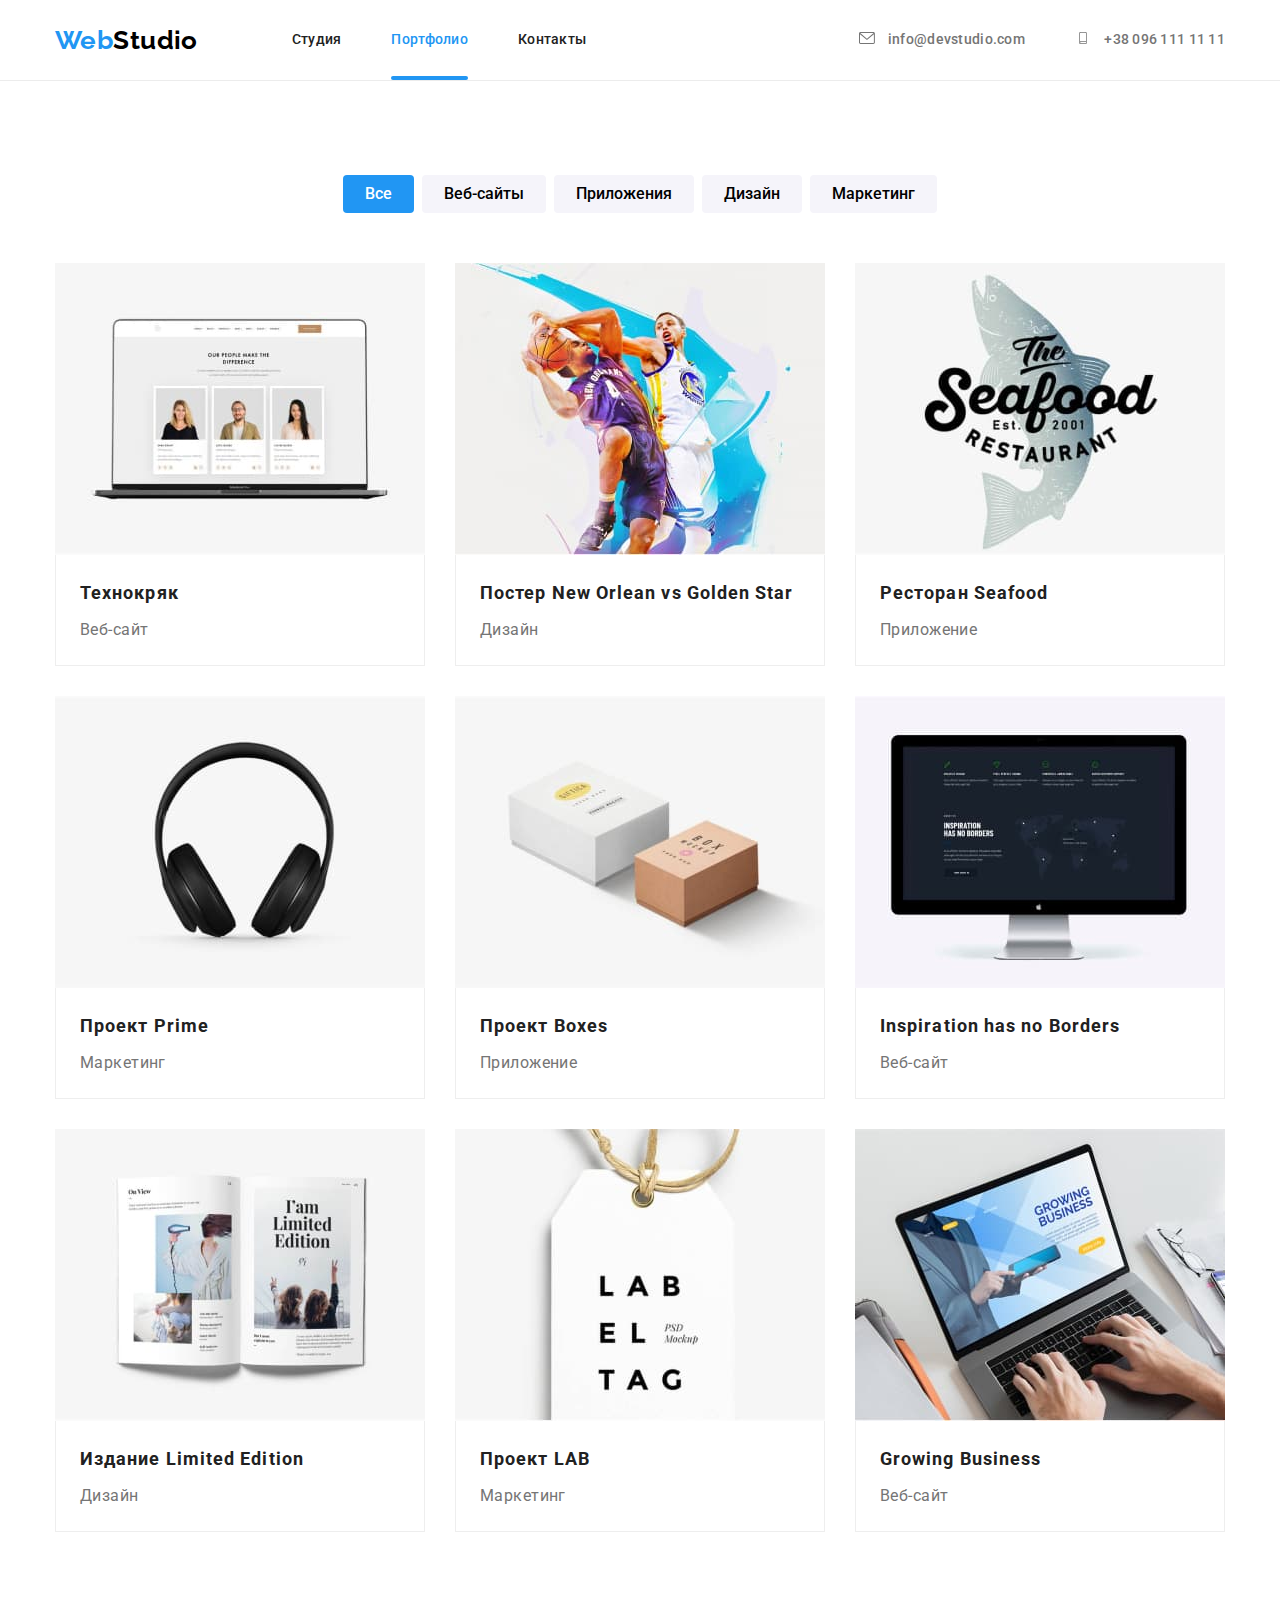
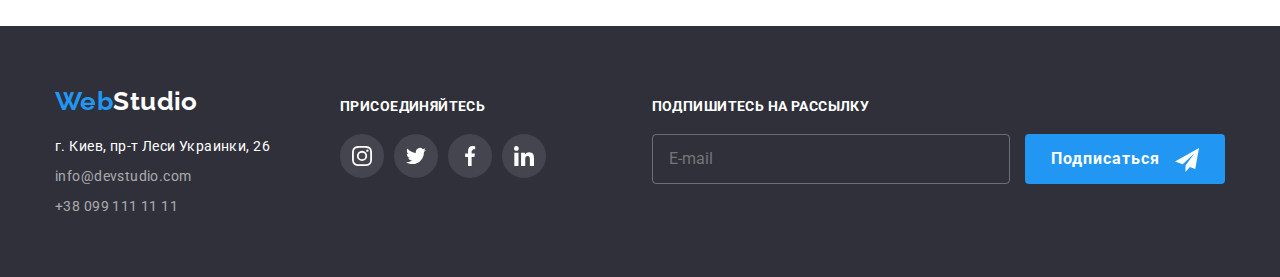
==== commit e6c21e94: "images had been optimized and saved" ====
--- a/portfolio.html
+++ b/portfolio.html
@@ -69,11 +69,11 @@
                 <div class="menu-container" id="menu-container" data-menu>
                     <ul class="list mob-nav-list">
                         <li class="mob-nav-list__item">
-                            <a class="link mob-nav__link mob-nav__link--current" href="#studio">Студия</a>
+                            <a class="link mob-nav__link" href="./index.html">Студия</a>
                         </li>
             
                         <li class="mob-nav-list__item">
-                            <a class="link mob-nav__link" href="./portfolio.html">Портфолио</a>
+                            <a class="link mob-nav__link mob-nav__link--current" href="./portfolio.html">Портфолио</a>
                         </li>
             
                         <li class="mob-nav-list__item">
--- a/css/main.min.css
+++ b/css/main.min.css
@@ -1 +1 @@
-body{font-family:Roboto,san-serif;color:#212121;font-size:14px;background-color:#fff;letter-spacing:.03em}p,h1,h2,h3,h4,h5,h6{margin:0}* .list{padding:0;margin:0;list-style-type:none}.link{text-decoration:none}img{display:block;max-width:100%;width:100%;height:auto}.visually-hidden{position:absolute;width:1px;height:1px;margin:-1px;border:0;padding:0;white-space:nowrap;-webkit-clip-path:inset(100%);clip-path:inset(100%);clip:rect(0 0 0 0);overflow:hidden}.container{outline:1px solid tomato;padding-left:15px;padding-right:15px;margin-left:auto;margin-right:auto}@media screen and (min-width: 480px){.container{width:480px}}@media screen and (min-width: 768px){.container{width:768px}}@media screen and (min-width: 1200px){.container{width:1200px}}.logo-text{font-family:Raleway;font-weight:700;font-size:24px;line-height:1.1741666667;color:#2196f3}@media screen and (min-width: 1200px){.logo-text{font-size:26px;line-height:1.1738461538}}.logo-text:focus{outline-color:rgba(0,0,0,0)}.logo-text--header{color:#000}.logo-text--footer{color:#fff}.logo-text--footer:focus{outline-color:rgba(0,0,0,0)}header{position:relative;border-bottom-width:1px;border-bottom-style:solid;border-bottom-color:#ececec}.container--header{padding-top:10px;padding-bottom:10px;-webkit-box-align:center;-ms-flex-align:center;align-items:center}@media screen and (min-width: 768px){.container--header{display:-webkit-box;display:-ms-flexbox;display:flex;padding-top:0;padding-bottom:0;-webkit-box-align:center;-ms-flex-align:center;align-items:center}}.header-menu__max-width-767{position:relative;display:-webkit-box;display:-ms-flexbox;display:flex;-webkit-box-align:center;-ms-flex-align:center;align-items:center;-webkit-box-pack:justify;-ms-flex-pack:justify;justify-content:space-between;height:100%;width:100%;overflow-y:no-scroll}@media screen and (min-width: 768px){.header-menu__max-width-767{display:none}}.menu-button{display:-webkit-inline-box;display:-ms-inline-flexbox;display:inline-flex;margin:0;padding:0;border:none;background-color:rgba(0,0,0,0);cursor:pointer;z-index:2;fill:#212121;-webkit-transition:color 250ms cubic-bezier(0.4, 0, 0.2, 1);transition:color 250ms cubic-bezier(0.4, 0, 0.2, 1)}.menu-button:hover,.menu-button:focus{fill:#2196f3}.menu-button .icon-cross{display:none}.menu-button.is-open .icon-cross{display:block}.menu-button.is-open .icon-menu{display:none}.menu-button.is-hidden{display:none}.menu-container{display:none}.menu-container.is-open{position:fixed;top:0;left:0;overflow:auto;z-index:1;display:-webkit-box;display:-ms-flexbox;display:flex;-webkit-box-orient:vertical;-webkit-box-direction:normal;-ms-flex-direction:column;flex-direction:column;-webkit-box-pack:justify;-ms-flex-pack:justify;justify-content:space-between;padding:40px 48px;background-color:#fff;height:100vh;width:100vw;font-weight:500;letter-spacing:.02em;text-align:start}.mob-header-contacts{display:-webkit-box;display:-ms-flexbox;display:flex;-webkit-box-orient:vertical;-webkit-box-direction:normal;-ms-flex-direction:column;flex-direction:column}.mob-nav-list{display:-webkit-box;display:-ms-flexbox;display:flex;-webkit-box-orient:vertical;-webkit-box-direction:normal;-ms-flex-direction:column;flex-direction:column;margin-bottom:60px}.mob-nav-list__item+.mob-nav-list__item{margin-top:20px}@media screen and (min-width: 480px){.mob-nav-list__item+.mob-nav-list__item{margin-top:32px}}.mob-nav__link{font-size:28px;line-height:1.1428571429;color:#212121}@media screen and (min-width: 480px){.mob-nav__link{font-size:40px;line-height:1.172}}.mob-nav__link:hover,.mob-nav__link:focus{color:#2196f3}.mob-nav__link--current{color:#2196f3}.mob-header-contacts{display:block}.mob-header-contacts-list__item+.mob-header-contacts-list__item{margin-top:20px}@media screen and (min-width: 480px){.mob-header-contacts-list__item+.mob-header-contacts-list__item{margin-top:32px}}.mob-header__tel-link{font-size:26px;line-height:1.1538461538;color:#2196f3}@media screen and (min-width: 480px){.mob-header__tel-link{font-size:34px;line-height:1.1717647059}}.mob-header__email-link{font-size:24px;line-height:1.1720833333;color:#757575}.mob-header__email-link:hover{color:#2196f3}.mob-header-soc-links-list{display:-webkit-box;display:-ms-flexbox;display:flex;-ms-flex-wrap:wrap;flex-wrap:wrap;-webkit-column-gap:15px;-moz-column-gap:15px;column-gap:15px;row-gap:20px;margin-top:50px}@media screen and (min-width: 480px){.mob-header-soc-links-list{-ms-flex-wrap:nowrap;flex-wrap:nowrap;margin-top:64px}}.mob-header-soc-links__item{padding-right:10px;padding-left:10px}.mob-header-soc-links__item:nth-child(n+1){padding-left:0}@media screen and (min-width: 480px){.mob-header-soc-links__item:not(:last-child){border-right:1px solid rgba(33,33,33,.2)}}.mob-soc-link{color:#2196f3;font-size:22px;line-height:1.1}@media screen and (min-width: 480px){.mob-soc-link{font-size:18px;line-height:1.2222222222}}.header-menu__min-width-768{display:-webkit-box;display:-ms-flexbox;display:flex;-webkit-box-align:center;-ms-flex-align:center;align-items:center;-webkit-box-pack:justify;-ms-flex-pack:justify;justify-content:space-between;min-height:60px;width:100%}@media screen and (max-width: 767px){.header-menu__min-width-768{display:none}}.header__link{position:relative;display:block;padding-top:32px;padding-bottom:32px;font-weight:500;line-height:1.14;color:#212121;letter-spacing:.02em;-webkit-transition:color 250ms cubic-bezier(0.4, 0, 0.2, 1);transition:color 250ms cubic-bezier(0.4, 0, 0.2, 1)}.header__link:hover{color:#2196f3}.header__link:focus{outline:none;color:#2196f3}.header__link--contact{color:#757575}@media screen and (max-width: 1199px){.header__link--contact{display:block;padding:0;margin:0;font-size:12px;line-height:1.1716666667}}.header__link--contact:hover{color:#2196f3}.header__link--contact:focus{outline:none;color:#2196f3}@media screen and (min-width: 1200px){.header__link--contact:last-child{padding-top:30px;padding-bottom:30px}}.header__link--current{color:#2196f3}.header__link--current:focus{outline-color:rgba(0,0,0,0)}.underline::after,.header__link--current::after{content:"";position:absolute;bottom:0;display:block;width:100%;height:4px;border-radius:2px;background-color:#2196f3}.site-menu{display:-webkit-box;display:-ms-flexbox;display:flex;-webkit-box-align:center;-ms-flex-align:center;align-items:center}.main-nav-list{display:-webkit-box;display:-ms-flexbox;display:flex;margin-left:88px;-webkit-column-gap:50px;-moz-column-gap:50px;column-gap:50px}@media screen and (min-width: 1200px){.main-nav-list{margin-left:94px}}.header-contacts-list{display:-webkit-box;display:-ms-flexbox;display:flex;margin-left:auto;-webkit-box-align:center;-ms-flex-align:center;align-items:center}@media screen and (max-width: 1199px){.header-contacts-list{-webkit-box-orient:vertical;-webkit-box-direction:normal;-ms-flex-direction:column;flex-direction:column;gap:10px;-webkit-box-align:start;-ms-flex-align:start;align-items:flex-start}}.header-contacts-list__item+.header-contacts-list__item{margin-left:50px}@media screen and (max-width: 1199px){.header-contacts-list__item+.header-contacts-list__item{margin-top:10px;margin-left:0}}.header-contacts-list__icon{margin-right:8px;fill:currentColor;-webkit-transition:fill 250ms cubic-bezier(0.4, 0, 0.2, 1);transition:fill 250ms cubic-bezier(0.4, 0, 0.2, 1)}.header-contacts-list__icon:hover,.header-contacts-list__icon:focus{fill:currentColor}@media screen and (min-width: 1200px){.header-contacts-list__icon{margin-right:10px}}.header-contacts-list__icon--email{width:14px;height:10px}@media screen and (min-width: 1200px){.header-contacts-list__icon--email{width:16px;height:12px}}.header-contacts-list__icon--tel{width:10px;height:14px}@media screen and (min-width: 1200px){.header-contacts-list__icon--tel{height:16px}}.section-title{text-align:center;margin-bottom:30px;font-size:24px;line-height:1.1666666667}@media screen and (min-width: 480px){.section-title{font-size:28px;line-height:1.1717857143}}@media screen and (min-width: 1200px){.section-title{margin-bottom:50px;font-size:36px;line-height:1.1719444444}}.hero{padding-top:118px;padding-bottom:118px;background-color:#2f303a;text-align:center}@media screen and (min-width: 1200px){.hero{padding-top:200px;padding-bottom:200px}}.overlay{max-width:1600px;height:600px;margin-right:auto;margin-left:auto;background-image:-webkit-gradient(linear, left top, right top, from(rgba(47, 48, 58, 0.4)), to(rgba(47, 48, 58, 0.4))),url(../images/overlay-image.jpg);background-image:linear-gradient(to right, rgba(47, 48, 58, 0.4), rgba(47, 48, 58, 0.4)),url(../images/overlay-image.jpg);background-size:cover;background-position:center;background-repeat:no-repeat}.hero-title{width:290px;margin-top:0;margin-bottom:30px;margin-right:auto;margin-left:auto;color:#fff;font-weight:900;letter-spacing:.06em;text-transform:uppercase;font-size:20px;line-height:1.4}@media screen and (min-width: 480px){.hero-title{width:360px;font-size:26px;line-height:1.6153846154}}@media screen and (min-width: 1200px){.hero-title{width:696px;font-size:44px;line-height:1.3636363636}}.hero-btn{min-width:200px;border:none;border-radius:4px;background-color:#2196f3;padding-top:10px;padding-bottom:10px;padding-right:10px;padding-left:10px;margin-top:0;margin-bottom:0;margin-right:auto;margin-left:auto;font-weight:700;font-size:16px;line-height:1.88;letter-spacing:.06em;color:#fff;cursor:pointer}.backdrop{position:fixed;top:0;left:0;width:100%;height:100%;background-color:rgba(0,0,0,.2);opacity:1;-webkit-transition:opacity 250ms cubic-bezier(0.4, 0, 0.2, 1);transition:opacity 250ms cubic-bezier(0.4, 0, 0.2, 1)}.backdrop.is-hidden{opacity:0;pointer-events:none}.modal{position:absolute;top:50%;left:50%;-webkit-transform:translate(-50%, -50%) scale(1);transform:translate(-50%, -50%) scale(1);z-index:3;width:100vw;height:100vh;overflow:auto;padding:40px 15px;border-radius:4px;background-color:#fff;-webkit-transition:-webkit-transform 250ms cubic-bezier(0.4, 0, 0.2, 1);transition:-webkit-transform 250ms cubic-bezier(0.4, 0, 0.2, 1);transition:transform 250ms cubic-bezier(0.4, 0, 0.2, 1);transition:transform 250ms cubic-bezier(0.4, 0, 0.2, 1), -webkit-transform 250ms cubic-bezier(0.4, 0, 0.2, 1)}.backdrop.is-hidden .modal{-webkit-transform:translate(-50%, -50%) scale(0.8);transform:translate(-50%, -50%) scale(0.8)}@media screen and (min-width: 480px){.modal{width:450px;height:609px;padding:40px}}@media screen and (min-width: 1200px){.modal{width:528px;height:581px}}.close-modal-btn{position:absolute;top:8px;right:8px;width:30px;height:30px;border-radius:50%;border:1px solid rgba(0,0,0,.1);background-color:rgba(0,0,0,0);fill:#000;cursor:pointer;-webkit-transition:fill 250ms cubic-bezier(0.4, 0, 0.2, 1),outline 250ms cubic-bezier(0.4, 0, 0.2, 1);transition:fill 250ms cubic-bezier(0.4, 0, 0.2, 1),outline 250ms cubic-bezier(0.4, 0, 0.2, 1)}.close-modal-btn:hover,.close-modal-btn:focus{fill:#2196f3;outline:rgba(0,0,0,0)}.modal-title{margin-bottom:12px;font-weight:700;font-size:16px;line-height:1.25}@media screen and (min-width: 480px){.modal-title{font-size:20px;line-height:1.5}}@media screen and (min-width: 1200px){.modal-title{line-height:1.15}}.form-field{position:relative;margin-bottom:10px;display:-webkit-box;display:-ms-flexbox;display:flex;-webkit-box-orient:vertical;-webkit-box-direction:normal;-ms-flex-direction:column;flex-direction:column}.form-label{margin-right:auto;margin-bottom:4px;font-weight:400;font-size:12px;line-height:1.1666666667;letter-spacing:.01em;color:#757575}.input-icon-container{position:relative}.form-input{display:block;width:100%;height:40px;padding-right:12px;padding-left:30px;border:1px solid rgba(33,33,33,.2);border-radius:4px;cursor:pointer;-webkit-transition:border-color 250ms cubic-bezier(0.4, 0, 0.2, 1),outline 250ms cubic-bezier(0.4, 0, 0.2, 1);transition:border-color 250ms cubic-bezier(0.4, 0, 0.2, 1),outline 250ms cubic-bezier(0.4, 0, 0.2, 1)}.form-input:hover,.form-input:focus{border-color:#2196f3;outline:rgba(0,0,0,0)}.form-input:focus:not(:-moz-placeholder-shown){border-color:#2196f3;outline:rgba(0,0,0,0)}.form-input:focus:not(:-ms-input-placeholder){border-color:#2196f3;outline:rgba(0,0,0,0)}.form-input:focus:not(:placeholder-shown){border-color:#2196f3;outline:rgba(0,0,0,0)}.form-icon{position:absolute;top:50%;-webkit-transform:translateY(-50%);transform:translateY(-50%);left:11px;fill:#212121;-webkit-transition:fill 250ms cubic-bezier(0.4, 0, 0.2, 1);transition:fill 250ms cubic-bezier(0.4, 0, 0.2, 1)}.form-input:hover+.form-icon,.form-input:focus+.form-icon{fill:#2196f3}.comment{display:block;width:100%;height:60px;padding:12px 16px;resize:none;border:1px solid rgba(33,33,33,.2);border-radius:4px;cursor:pointer;-webkit-transition:border-color 250ms cubic-bezier(0.4, 0, 0.2, 1),outline 250ms cubic-bezier(0.4, 0, 0.2, 1);transition:border-color 250ms cubic-bezier(0.4, 0, 0.2, 1),outline 250ms cubic-bezier(0.4, 0, 0.2, 1)}.comment:hover,.comment:focus{border-color:#2196f3;outline:rgba(0,0,0,0)}.comment:focus:not(:-moz-placeholder-shown){border-color:#2196f3;outline:rgba(0,0,0,0)}.comment:focus:not(:-ms-input-placeholder){border-color:#2196f3;outline:rgba(0,0,0,0)}.comment:focus:not(:placeholder-shown){border-color:#2196f3;outline:rgba(0,0,0,0)}@media screen and (min-width: 480px){.comment{height:120px}}.comment:placeholder{font-weight:400;font-size:14px;line-height:1.1428571429;letter-spacing:.01em;color:rgba(117,117,117,.5)}.checkbox-label{display:-webkit-box;display:-ms-flexbox;display:flex;-webkit-box-pack:center;-ms-flex-pack:center;justify-content:center;-webkit-box-align:center;-ms-flex-align:center;align-items:center;margin-right:auto;margin-left:auto;margin-top:15px;margin-bottom:20px;font-weight:400;color:#757575;font-size:9px;line-height:1.3333333333}@media screen and (min-width: 480px){.checkbox-label{margin-top:20px;margin-bottom:30px;font-size:12px;line-height:1.1666666667}}@media screen and (min-width: 1200px){.checkbox-label{font-size:14px;line-height:1.7142857143}}.checkbox{position:absolute;width:1px;height:1px;margin:-1px;border:0;padding:0;white-space:nowrap;-webkit-clip-path:inset(100%);clip-path:inset(100%);clip:rect(0 0 0 0);overflow:hidden}.checkbox-icon{margin-right:8px;fill:#fff;border:2px solid #212121;border-radius:2px;-webkit-transition:border-color 250ms cubic-bezier(0.4, 0, 0.2, 1),background-color 250ms cubic-bezier(0.4, 0, 0.2, 1);transition:border-color 250ms cubic-bezier(0.4, 0, 0.2, 1),background-color 250ms cubic-bezier(0.4, 0, 0.2, 1)}.checkbox:checked~.checkbox-icon{border-color:#2196f3;background-color:#2196f3}.checkbox-link{-webkit-text-decoration-line:underline;text-decoration-line:underline;color:#2196f3}.submit-btn{-webkit-box-sizing:border-box;box-sizing:border-box;min-width:200px;border:none;border-radius:4px;background-color:#2196f3;padding-top:10px;padding-bottom:10px;padding-right:10px;padding-left:10px;margin-top:0;margin-bottom:0;margin-right:auto;margin-left:auto;font-weight:700;font-size:16px;line-height:1.88;letter-spacing:.06em;color:#fff;text-align:center;cursor:pointer;-webkit-transition:shadow 250ms cubic-bezier(0.4, 0, 0.2, 1);transition:shadow 250ms cubic-bezier(0.4, 0, 0.2, 1)}.submit-btn:hover,.submit-btn:focus{-webkit-box-shadow:0px 4px 4px rgba(0,0,0,.15);box-shadow:0px 4px 4px rgba(0,0,0,.15)}@media screen and (min-width: 480px){.description{padding-top:60px;padding-bottom:60px}}@media screen and (min-width: 1200px){.description{padding-top:94px;padding-bottom:94px}}.description-list{display:-webkit-box;display:-ms-flexbox;display:flex;-ms-flex-wrap:wrap;flex-wrap:wrap;gap:30px}@media screen and (min-width: 768px){.description-list{margin-left:-30px}}@media screen and (min-width: 320px)and (max-width: 479px){.description-item{min-width:290px}}@media screen and (min-width: 480px){.description-item{max-width:450px}}@media screen and (min-width: 768px){.description-item{-ms-flex-preferred-size:calc((100% - 60px)/2);flex-basis:calc((100% - 60px)/2)}}@media screen and (min-width: 768px)and (max-width: 1199px){.description-item:nth-child(2n+1){margin-left:30px}}@media screen and (min-width: 1200px){.description-item{-ms-flex-preferred-size:calc((100% - 120px)/4);flex-basis:calc((100% - 120px)/4)}.description-item:first-child{margin-left:30px}}.description-icon-space{display:-webkit-box;display:-ms-flexbox;display:flex;padding-top:25px;padding-bottom:25px;margin-bottom:15px;-webkit-box-pack:center;-ms-flex-pack:center;justify-content:center;border-radius:4px;background-color:#f5f4fa}@media screen and (min-width: 480px){.description-icon-space{margin-bottom:30px}}.description-title{margin-top:0;margin-bottom:10px;margin-right:auto;margin-left:auto;text-transform:uppercase;text-align:center;font-size:12px;line-height:1.1666666667}@media screen and (min-width: 480px){.description-title{font-size:14px;line-height:1.1721428571}}@media screen and (min-width: 768px){.description-title{text-align:start}}.description-text{width:100%;color:#757575;margin-bottom:0;font-size:12px;line-height:1.6666666667;text-align:center}@media screen and (min-width: 480px){.description-text{font-size:14px;line-height:1.7142857143;text-align:start}}.info{display:block;padding-bottom:94px}@media screen and (max-width: 1199px){.info{display:none}}.info-list{display:-webkit-box;display:-ms-flexbox;display:flex}.info-list__item{position:relative}.info-list__item+.info-list__item{margin-left:30px}.info-list__item-title{position:absolute;bottom:0;width:100%;padding-top:27px;padding-bottom:27px;font-weight:700;line-height:1.17;text-transform:uppercase;text-align:center;color:#fff;background-color:rgba(47,48,58,.8)}.team{background-color:#f5f4fa;text-align:center}@media screen and (min-width: 480px){.team{padding-top:60px;padding-bottom:60px}}@media screen and (min-width: 1200px){.team{padding-top:94px;padding-bottom:94px}}.team-list{display:-webkit-box;display:-ms-flexbox;display:flex;-ms-flex-wrap:wrap;flex-wrap:wrap;gap:30px}@media screen and (min-width: 768px){.team-list{margin-left:-30px}}.team-list__item{-webkit-box-shadow:0px 1px 3px rgba(0,0,0,.12),0px 1px 1px rgba(0,0,0,.14),0px 2px 1px rgba(0,0,0,.2);box-shadow:0px 1px 3px rgba(0,0,0,.12),0px 1px 1px rgba(0,0,0,.14),0px 2px 1px rgba(0,0,0,.2);background-color:#fff;border-radius:0px 0px 4px 4px}@media screen and (min-width: 320px)and (max-width: 479px){.team-list__item{min-width:290px}}@media screen and (min-width: 480px){.team-list__item{max-width:450px}}@media screen and (min-width: 768px){.team-list__item{-ms-flex-preferred-size:calc((100% - 60px)/2);flex-basis:calc((100% - 60px)/2)}}@media screen and (min-width: 768px)and (max-width: 1199px){.team-list__item:nth-child(2n+1){margin-left:30px}}@media screen and (min-width: 1200px){.team-list__item{-ms-flex-preferred-size:calc((100% - 120px)/4);flex-basis:calc((100% - 120px)/4)}.team-list__item:first-child{margin-left:30px}}.team-list__item-border{padding-top:15px;padding-bottom:15px}@media screen and (min-width: 480px){.team-list__item-border{padding-top:30px;padding-bottom:30px}}.team-list__item-name{margin-bottom:10px;font-weight:500;font-size:20px;line-height:1.2}@media screen and (min-width: 480px){.team-list__item-name{font-size:16px;line-height:1.171875}}.team-list__item-position{margin-bottom:16px;color:#757575;font-size:20px;line-height:1.2}@media screen and (min-width: 480px){.team-list__item-position{margin-bottom:16px;font-size:16px;line-height:1.19}}.social-icon-list{display:-webkit-box;display:-ms-flexbox;display:flex;-webkit-box-pack:center;-ms-flex-pack:center;justify-content:center;margin-left:auto;margin-right:auto}.social-icon-area{width:44px;height:44px}.social-icon-area+.social-icon-area{margin-left:10px}.social-link{display:-webkit-box;display:-ms-flexbox;display:flex;-webkit-box-pack:center;-ms-flex-pack:center;justify-content:center;-webkit-box-align:center;-ms-flex-align:center;align-items:center;width:100%;height:100%;border-radius:50%;background-color:#fff;-webkit-transition:background-color 250ms cubic-bezier(0.4, 0, 0.2, 1);transition:background-color 250ms cubic-bezier(0.4, 0, 0.2, 1)}.social-link:hover,.social-link:focus{background-color:#2196f3}.social-link--footer{background-color:rgba(255,255,255,.1)}.social-icon{fill:#afb1b8;-webkit-transition:fill 250ms cubic-bezier(0.4, 0, 0.2, 1);transition:fill 250ms cubic-bezier(0.4, 0, 0.2, 1)}.social-link:hover .social-icon,.social-link:focus .social-icon{fill:#fff}.social-icon--footer{fill:#fff}@media screen and (min-width: 480px){.container--clients{padding-top:60px;padding-bottom:60px}}@media screen and (min-width: 1200px){.container--clients{padding-top:94px;padding-bottom:94px}}.clients-list{display:-webkit-box;display:-ms-flexbox;display:flex;-ms-flex-wrap:wrap;flex-wrap:wrap;gap:30px}@media screen and (min-width: 480px){.clients-list{margin-left:-30px}}.clients-list__item{background-color:#fff}@media screen and (min-width: 320px)and (max-width: 479px){.clients-list__item{min-width:290px;margin-left:auto;margin-right:auto}}@media screen and (min-width: 480px){.clients-list__item{-ms-flex-preferred-size:calc((100% - 60px)/2);flex-basis:calc((100% - 60px)/2)}}@media screen and (min-width: 480px)and (max-width: 767px){.clients-list__item:nth-child(2n+1){margin-left:30px}}@media screen and (min-width: 768px){.clients-list__item{-ms-flex-preferred-size:calc((100% - 90px)/3);flex-basis:calc((100% - 90px)/3)}}@media screen and (min-width: 768px)and (max-width: 1199px){.clients-list__item:nth-child(3n+1){margin-left:30px}}@media screen and (min-width: 1200px){.clients-list__item{-ms-flex-preferred-size:calc((100% - 180px)/6);flex-basis:calc((100% - 180px)/6)}.clients-list__item:first-child{margin-left:30px}}.clients-list__item-link{display:-webkit-box;display:-ms-flexbox;display:flex;-webkit-box-pack:center;-ms-flex-pack:center;justify-content:center;-webkit-box-align:center;-ms-flex-align:center;align-items:center;width:100%;height:100%;border:1px solid #afb1b8;border-radius:4px;background-color:#fff;-webkit-transition:border 250ms cubic-bezier(0.4, 0, 0.2, 1);transition:border 250ms cubic-bezier(0.4, 0, 0.2, 1)}.clients-list__item-link:hover,.clients-list__item-link:focus{border:1px solid #2196f3}.clients-list__item-icon{fill:#afb1b8;-webkit-transition:fill 250ms cubic-bezier(0.4, 0, 0.2, 1);transition:fill 250ms cubic-bezier(0.4, 0, 0.2, 1)}.clients-list__item-link:hover .clients-list__item-icon,.clients-list__item-link:focus .clients-list__item-icon{fill:#2196f3;outline:rgba(0,0,0,0)}.footer-section{padding-top:60px;padding-bottom:60px;background-color:#2f303a}.container--footer{display:-webkit-box;display:-ms-flexbox;display:flex;-webkit-box-orient:vertical;-webkit-box-direction:normal;-ms-flex-direction:column;flex-direction:column;-webkit-box-align:center;-ms-flex-align:center;align-items:center}@media screen and (min-width: 768px)and (max-width: 1199px){.container--footer{padding-right:0;padding-left:0;-ms-flex-wrap:wrap;flex-wrap:wrap;-webkit-box-orient:horizontal;-webkit-box-direction:normal;-ms-flex-direction:row;flex-direction:row;-webkit-box-pack:center;-ms-flex-pack:center;justify-content:center;-webkit-box-align:start;-ms-flex-align:start;align-items:flex-start}}@media screen and (min-width: 1200px){.container--footer{position:relative;-webkit-box-orient:horizontal;-webkit-box-direction:normal;-ms-flex-direction:row;flex-direction:row;-webkit-box-align:start;-ms-flex-align:start;align-items:flex-start}}.footer-contacts{text-align:center}@media screen and (min-width: 768px)and (max-width: 1199px){.footer-contacts{-ms-flex-preferred-size:50%;flex-basis:50%}}@media screen and (min-width: 1200px){.footer-contacts{text-align:start}}#contacts{display:block;margin-top:20px;padding:0;font-style:normal}.contacts__item+.contacts__item{margin-top:8px}@media screen and (min-width: 1200px){.contacts__item+.contacts__item{margin-top:9px}}.contacts__post-address{display:inline-block;line-height:1.5;color:#fff;-webkit-transition:color 250ms cubic-bezier(0.4, 0, 0.2, 1);transition:color 250ms cubic-bezier(0.4, 0, 0.2, 1)}.contacts__post-address:hover{color:#2196f3}.contacts__post-address:focus{outline-color:rgba(0,0,0,0);color:#2196f3}.contacts__title{line-height:1.5;color:rgba(255,255,255,.6);-webkit-transition:color 250ms cubic-bezier(0.4, 0, 0.2, 1);transition:color 250ms cubic-bezier(0.4, 0, 0.2, 1)}.contacts__title:hover{color:#2196f3}.contacts__title:focus{outline-color:rgba(0,0,0,0);color:#2196f3}.footer-soc-link-block{display:-webkit-box;display:-ms-flexbox;display:flex;-webkit-box-orient:vertical;-webkit-box-direction:normal;-ms-flex-direction:column;flex-direction:column;-webkit-box-pack:start;-ms-flex-pack:start;justify-content:flex-start;margin-top:60px}@media screen and (min-width: 768px)and (max-width: 1199px){.footer-soc-link-block{-ms-flex-preferred-size:50%;flex-basis:50%;margin-top:5px}}@media screen and (min-width: 1200px){.footer-soc-link-block{padding-top:12px;margin-top:0px;margin-left:70px;margin-bottom:0}}.footer-title{margin-bottom:20px;text-transform:uppercase;color:#fff;font-weight:700;line-height:1.1721428571;text-align:center}@media screen and (min-width: 1200px){.footer-title{text-align:start}}.subscribe-form{display:-webkit-box;display:-ms-flexbox;display:flex;-webkit-box-orient:vertical;-webkit-box-direction:normal;-ms-flex-direction:column;flex-direction:column;-webkit-box-pack:center;-ms-flex-pack:center;justify-content:center;margin-top:60px}@media screen and (min-width: 1200px){.subscribe-form{display:block;margin-top:12px;position:absolute;right:15px}}.subscribe-form__label{display:block;margin-bottom:20px;font-weight:700;line-height:16px;text-transform:uppercase;color:#fff;text-align:center}@media screen and (min-width: 1200px){.subscribe-form__label{text-align:start}}.subscribe-form__input{min-width:290px;margin-bottom:20px;padding:14px 16px;border:1px solid rgba(255,255,255,.3);border-radius:4px;background-color:rgba(0,0,0,0);font-weight:400;font-size:16px;line-height:1.25;color:rgba(255,255,255,.6)}@media screen and (min-width: 480px){.subscribe-form__input{min-width:450px}}@media screen and (min-width: 1200px){.subscribe-form__input{min-width:358px;margin-right:12px;margin-bottom:0}}.subscribe-form__btn{-webkit-box-sizing:border-box;box-sizing:border-box;min-width:200px;border:none;border-radius:4px;background-color:#2196f3;padding-top:10px;padding-bottom:10px;padding-right:10px;padding-left:10px;margin-top:0;margin-bottom:0;margin-right:auto;margin-left:auto;font-weight:700;font-size:16px;line-height:1.88;letter-spacing:.06em;color:#fff;text-align:center;cursor:pointer}.subscribe-form__icon{display:inline-block;vertical-align:middle;margin-left:10px;fill:currentColor}.portfolio{padding-top:60px;padding-bottom:60px}@media screen and (min-width: 1200px){.portfolio{padding-top:94px;padding-bottom:94px}}.filter-button-list{display:-webkit-box;display:-ms-flexbox;display:flex;-ms-flex-wrap:wrap;flex-wrap:wrap;-webkit-box-pack:center;-ms-flex-pack:center;justify-content:center;-webkit-column-gap:8px;-moz-column-gap:8px;column-gap:8px;row-gap:15px;margin-bottom:40px}@media screen and (min-width: 480px){.filter-button-list{-webkit-box-pack:start;-ms-flex-pack:start;justify-content:flex-start}}@media screen and (min-width: 768px){.filter-button-list{margin-bottom:30px;-ms-flex-wrap:nowrap;flex-wrap:nowrap;-webkit-box-pack:center;-ms-flex-pack:center;justify-content:center}}@media screen and (min-width: 1200px){.filter-button-list{margin-bottom:50px}}.filter-button-list__button{padding:6px 22px;font-family:inherit;font-weight:500;font-size:16px;line-height:1.62;border:rgba(0,0,0,0);border-radius:4px;background-color:#f5f4fa;cursor:pointer;-webkit-transition:background-color 250ms cubic-bezier(0.4, 0, 0.2, 1),color 250ms cubic-bezier(0.4, 0, 0.2, 1);transition:background-color 250ms cubic-bezier(0.4, 0, 0.2, 1),color 250ms cubic-bezier(0.4, 0, 0.2, 1)}.filter-button-list__button:hover{background-color:#2196f3;color:#fff;-webkit-filter:drop-shadow(0px 4px 4px rgba(0, 0, 0, 0.25));filter:drop-shadow(0px 4px 4px rgba(0, 0, 0, 0.25))}.filter-button-list__button:focus{background-color:#2196f3;color:#fff;outline-color:rgba(0,0,0,0);-webkit-filter:drop-shadow(0px 4px 4px rgba(0, 0, 0, 0.25));filter:drop-shadow(0px 4px 4px rgba(0, 0, 0, 0.25))}.filter-button-list__button--active{background-color:#2196f3;color:#fff}.portfolio-list{display:-webkit-box;display:-ms-flexbox;display:flex;-ms-flex-wrap:wrap;flex-wrap:wrap;gap:30px;cursor:pointer;-webkit-box-pack:center;-ms-flex-pack:center;justify-content:center}.portfolio-list__item-link{display:block;color:inherit;-webkit-transition:-webkit-box-shadow 250ms cubic-bezier(0.4, 0, 0.2, 1);transition:-webkit-box-shadow 250ms cubic-bezier(0.4, 0, 0.2, 1);transition:box-shadow 250ms cubic-bezier(0.4, 0, 0.2, 1);transition:box-shadow 250ms cubic-bezier(0.4, 0, 0.2, 1), -webkit-box-shadow 250ms cubic-bezier(0.4, 0, 0.2, 1)}.portfolio-list__item-link:hover,.portfolio-list__item-link:focus{-webkit-box-shadow:0px 1px 1px rgba(0,0,0,.12),0px 4px 4px rgba(0,0,0,.06),1px 4px 6px rgba(0,0,0,.16);box-shadow:0px 1px 1px rgba(0,0,0,.12),0px 4px 4px rgba(0,0,0,.06),1px 4px 6px rgba(0,0,0,.16)}@media screen and (min-width: 320px)and (max-width: 479px){.portfolio-list__item-link{min-width:290px}}@media screen and (min-width: 480px){.portfolio-list__item-link{max-width:450px}}@media screen and (min-width: 768px){.portfolio-list__item-link{-ms-flex-preferred-size:calc((100% - 60px)/2);flex-basis:calc((100% - 60px)/2)}}.portfolio-list__item-img-thumb{position:relative;overflow:hidden}.portfolio-list__item-thumb-descr{position:absolute;bottom:0;width:100%;height:100%;display:-webkit-box;display:-ms-flexbox;display:flex;-webkit-box-align:center;-ms-flex-align:center;align-items:center;padding:24px;font-style:normal;font-weight:400;font-size:18px;line-height:156%;color:#fff;background-color:rgba(33,150,243,.9);-webkit-transform:translateY(100%);transform:translateY(100%);-webkit-transition:opacity 250ms cubic-bezier(0.4, 0, 0.2, 1),-webkit-transform 250ms cubic-bezier(0.4, 0, 0.2, 1);transition:opacity 250ms cubic-bezier(0.4, 0, 0.2, 1),-webkit-transform 250ms cubic-bezier(0.4, 0, 0.2, 1);transition:transform 250ms cubic-bezier(0.4, 0, 0.2, 1),opacity 250ms cubic-bezier(0.4, 0, 0.2, 1);transition:transform 250ms cubic-bezier(0.4, 0, 0.2, 1),opacity 250ms cubic-bezier(0.4, 0, 0.2, 1),-webkit-transform 250ms cubic-bezier(0.4, 0, 0.2, 1);opacity:0}.portfolio-list__item-link:hover .portfolio-list__item-thumb-descr,.portfolio-list__item-link:focus .portfolio-list__item-thumb-descr{-webkit-transform:translateY(0);transform:translateY(0);opacity:1}.portfolio-list__item-title-border{padding-top:20px;padding-bottom:20px;padding-right:24px;padding-left:24px;border:1px solid #eee;border-top:none}.portfolio-list__item-title{margin-bottom:4px;font-size:18px;line-height:2;letter-spacing:.06em}.portfolio-list__item-description{margin:0;color:#757575;font-size:16px;line-height:1.875}/*# sourceMappingURL=main.min.css.map */+body{font-family:Roboto,san-serif;color:#212121;font-size:14px;background-color:#fff;letter-spacing:.03em}p,h1,h2,h3,h4,h5,h6{margin:0}* .list{padding:0;margin:0;list-style-type:none}.link{text-decoration:none}img{display:block;max-width:100%;height:auto}.visually-hidden{position:absolute;width:1px;height:1px;margin:-1px;border:0;padding:0;white-space:nowrap;-webkit-clip-path:inset(100%);clip-path:inset(100%);clip:rect(0 0 0 0);overflow:hidden}.container{padding-left:15px;padding-right:15px;margin-left:auto;margin-right:auto}@media screen and (min-width: 480px){.container{width:480px}}@media screen and (min-width: 768px){.container{width:768px}}@media screen and (min-width: 1200px){.container{width:1200px}}.logo-text{font-family:Raleway;font-weight:700;font-size:24px;line-height:1.1741666667;color:#2196f3}@media screen and (min-width: 1200px){.logo-text{font-size:26px;line-height:1.1738461538}}.logo-text:focus{outline-color:rgba(0,0,0,0)}.logo-text--header{color:#000}.logo-text--footer{color:#fff}.logo-text--footer:focus{outline-color:rgba(0,0,0,0)}header{position:relative;border-bottom-width:1px;border-bottom-style:solid;border-bottom-color:#ececec}.container--header{padding-top:10px;padding-bottom:10px;-webkit-box-align:center;-ms-flex-align:center;align-items:center}@media screen and (min-width: 768px){.container--header{display:-webkit-box;display:-ms-flexbox;display:flex;padding-top:0;padding-bottom:0;-webkit-box-align:center;-ms-flex-align:center;align-items:center}}.header-menu__max-width-767{position:relative;display:-webkit-box;display:-ms-flexbox;display:flex;-webkit-box-align:center;-ms-flex-align:center;align-items:center;-webkit-box-pack:justify;-ms-flex-pack:justify;justify-content:space-between;height:100%;width:100%;overflow-y:no-scroll}@media screen and (min-width: 768px){.header-menu__max-width-767{display:none}}.menu-button{display:-webkit-inline-box;display:-ms-inline-flexbox;display:inline-flex;margin:0;padding:0;border:none;background-color:rgba(0,0,0,0);cursor:pointer;z-index:2;fill:#212121;-webkit-transition:color 250ms cubic-bezier(0.4, 0, 0.2, 1);transition:color 250ms cubic-bezier(0.4, 0, 0.2, 1)}.menu-button:hover,.menu-button:focus{fill:#2196f3}.menu-button .icon-cross{display:none}.menu-button.is-open .icon-cross{display:block}.menu-button.is-open .icon-menu{display:none}.menu-button.is-hidden{display:none}.menu-container{display:none}.menu-container.is-open{position:fixed;top:0;left:0;overflow:auto;z-index:1;display:-webkit-box;display:-ms-flexbox;display:flex;-webkit-box-orient:vertical;-webkit-box-direction:normal;-ms-flex-direction:column;flex-direction:column;-webkit-box-pack:justify;-ms-flex-pack:justify;justify-content:space-between;padding:40px 48px;background-color:#fff;height:100vh;width:100vw;font-weight:500;letter-spacing:.02em;text-align:start}.menu-container.is-open header{position:absolute;top:0}.mob-header-contacts{display:-webkit-box;display:-ms-flexbox;display:flex;-webkit-box-orient:vertical;-webkit-box-direction:normal;-ms-flex-direction:column;flex-direction:column}.mob-nav-list{display:-webkit-box;display:-ms-flexbox;display:flex;-webkit-box-orient:vertical;-webkit-box-direction:normal;-ms-flex-direction:column;flex-direction:column;margin-bottom:60px}.mob-nav-list__item+.mob-nav-list__item{margin-top:20px}@media screen and (min-width: 480px){.mob-nav-list__item+.mob-nav-list__item{margin-top:32px}}.mob-nav__link{font-size:28px;line-height:1.1428571429;color:#212121}@media screen and (min-width: 480px){.mob-nav__link{font-size:40px;line-height:1.172}}.mob-nav__link:hover,.mob-nav__link:focus{color:#2196f3}.mob-nav__link--current{color:#2196f3}.mob-header-contacts{display:block}.mob-header-contacts-list__item+.mob-header-contacts-list__item{margin-top:20px}@media screen and (min-width: 480px){.mob-header-contacts-list__item+.mob-header-contacts-list__item{margin-top:32px}}.mob-header__tel-link{font-size:26px;line-height:1.1538461538;color:#2196f3}@media screen and (min-width: 480px){.mob-header__tel-link{font-size:34px;line-height:1.1717647059}}.mob-header__email-link{font-size:24px;line-height:1.1720833333;color:#757575}.mob-header__email-link:hover{color:#2196f3}.mob-header-soc-links-list{display:-webkit-box;display:-ms-flexbox;display:flex;-ms-flex-wrap:wrap;flex-wrap:wrap;-webkit-column-gap:15px;-moz-column-gap:15px;column-gap:15px;row-gap:20px;margin-top:50px}@media screen and (min-width: 480px){.mob-header-soc-links-list{-ms-flex-wrap:nowrap;flex-wrap:nowrap;margin-top:64px}}.mob-header-soc-links__item{padding-right:10px;padding-left:10px}.mob-header-soc-links__item:nth-child(n+1){padding-left:0}@media screen and (min-width: 480px){.mob-header-soc-links__item:not(:last-child){border-right:1px solid rgba(33,33,33,.2)}}.mob-soc-link{color:#2196f3;font-size:22px;line-height:1.1}@media screen and (min-width: 480px){.mob-soc-link{font-size:18px;line-height:1.2222222222}}.no-scroll{overflow:hidden}.header-menu__min-width-768{display:-webkit-box;display:-ms-flexbox;display:flex;-webkit-box-align:center;-ms-flex-align:center;align-items:center;-webkit-box-pack:justify;-ms-flex-pack:justify;justify-content:space-between;min-height:60px;width:100%}@media screen and (max-width: 767px){.header-menu__min-width-768{display:none}}.header__link{position:relative;display:block;padding-top:32px;padding-bottom:32px;font-weight:500;line-height:1.14;color:#212121;letter-spacing:.02em;-webkit-transition:color 250ms cubic-bezier(0.4, 0, 0.2, 1);transition:color 250ms cubic-bezier(0.4, 0, 0.2, 1)}.header__link:hover{color:#2196f3}.header__link:focus{outline:none;color:#2196f3}.header__link--contact{color:#757575}@media screen and (max-width: 1199px){.header__link--contact{display:block;padding:0;margin:0;font-size:12px;line-height:1.1716666667}}.header__link--contact:hover{color:#2196f3}.header__link--contact:focus{outline:none;color:#2196f3}@media screen and (min-width: 1200px){.header__link--contact:last-child{padding-top:30px;padding-bottom:30px}}.header__link--current{color:#2196f3}.header__link--current:focus{outline-color:rgba(0,0,0,0)}.underline::after,.header__link--current::after{content:"";position:absolute;bottom:0;display:block;width:100%;height:4px;border-radius:2px;background-color:#2196f3}.site-menu{display:-webkit-box;display:-ms-flexbox;display:flex;-webkit-box-align:center;-ms-flex-align:center;align-items:center}.main-nav-list{display:-webkit-box;display:-ms-flexbox;display:flex;margin-left:88px;-webkit-column-gap:50px;-moz-column-gap:50px;column-gap:50px}@media screen and (min-width: 1200px){.main-nav-list{margin-left:94px}}.header-contacts-list{display:-webkit-box;display:-ms-flexbox;display:flex;margin-left:auto;-webkit-box-align:center;-ms-flex-align:center;align-items:center}@media screen and (max-width: 1199px){.header-contacts-list{-webkit-box-orient:vertical;-webkit-box-direction:normal;-ms-flex-direction:column;flex-direction:column;gap:10px;-webkit-box-align:start;-ms-flex-align:start;align-items:flex-start}}.header-contacts-list__item+.header-contacts-list__item{margin-left:50px}@media screen and (max-width: 1199px){.header-contacts-list__item+.header-contacts-list__item{margin-top:10px;margin-left:0}}.header-contacts-list__icon{margin-right:8px;fill:currentColor;-webkit-transition:fill 250ms cubic-bezier(0.4, 0, 0.2, 1);transition:fill 250ms cubic-bezier(0.4, 0, 0.2, 1)}.header-contacts-list__icon:hover,.header-contacts-list__icon:focus{fill:currentColor}@media screen and (min-width: 1200px){.header-contacts-list__icon{margin-right:10px}}.header-contacts-list__icon--email{width:14px;height:10px}@media screen and (min-width: 1200px){.header-contacts-list__icon--email{width:16px;height:12px}}.header-contacts-list__icon--tel{width:10px;height:14px}@media screen and (min-width: 1200px){.header-contacts-list__icon--tel{height:16px}}.section-title{text-align:center;margin-bottom:30px;font-size:24px;line-height:1.1666666667}@media screen and (min-width: 480px){.section-title{font-size:28px;line-height:1.1717857143}}@media screen and (min-width: 1200px){.section-title{margin-bottom:50px;font-size:36px;line-height:1.1719444444}}.hero{padding-top:118px;padding-bottom:118px;background-color:#2f303a;text-align:center}@media screen and (min-width: 1200px){.hero{padding-top:200px;padding-bottom:200px}}.overlay{max-width:1600px;height:600px;margin-right:auto;margin-left:auto;background-image:-webkit-gradient(linear, left top, right top, from(rgba(47, 48, 58, 0.4)), to(rgba(47, 48, 58, 0.4))),url(../images/overlay-image.jpg);background-image:linear-gradient(to right, rgba(47, 48, 58, 0.4), rgba(47, 48, 58, 0.4)),url(../images/overlay-image.jpg);background-size:cover;background-position:center;background-repeat:no-repeat}.hero-title{width:290px;margin-top:0;margin-bottom:30px;margin-right:auto;margin-left:auto;color:#fff;font-weight:900;letter-spacing:.06em;text-transform:uppercase;font-size:20px;line-height:1.4}@media screen and (min-width: 480px){.hero-title{width:360px;font-size:26px;line-height:1.6153846154}}@media screen and (min-width: 1200px){.hero-title{width:696px;font-size:44px;line-height:1.3636363636}}.hero-btn{min-width:200px;border:none;border-radius:4px;background-color:#2196f3;padding-top:10px;padding-bottom:10px;padding-right:10px;padding-left:10px;margin-top:0;margin-bottom:0;margin-right:auto;margin-left:auto;font-weight:700;font-size:16px;line-height:1.88;letter-spacing:.06em;color:#fff;cursor:pointer}.backdrop{position:fixed;top:0;left:0;width:100%;height:100%;background-color:rgba(0,0,0,.2);opacity:1;-webkit-transition:opacity 250ms cubic-bezier(0.4, 0, 0.2, 1);transition:opacity 250ms cubic-bezier(0.4, 0, 0.2, 1)}.backdrop.is-hidden{opacity:0;pointer-events:none}.modal{position:absolute;top:50%;left:50%;-webkit-transform:translate(-50%, -50%) scale(1);transform:translate(-50%, -50%) scale(1);z-index:3;width:100vw;height:100vh;overflow:auto;padding:40px 15px;border-radius:4px;background-color:#fff;-webkit-transition:-webkit-transform 250ms cubic-bezier(0.4, 0, 0.2, 1);transition:-webkit-transform 250ms cubic-bezier(0.4, 0, 0.2, 1);transition:transform 250ms cubic-bezier(0.4, 0, 0.2, 1);transition:transform 250ms cubic-bezier(0.4, 0, 0.2, 1), -webkit-transform 250ms cubic-bezier(0.4, 0, 0.2, 1)}.backdrop.is-hidden .modal{-webkit-transform:translate(-50%, -50%) scale(0.8);transform:translate(-50%, -50%) scale(0.8)}@media screen and (min-width: 480px){.modal{width:450px;height:609px;padding:40px}}@media screen and (min-width: 1200px){.modal{width:528px;height:581px}}.close-modal-btn{position:absolute;top:8px;right:8px;width:30px;height:30px;border-radius:50%;border:1px solid rgba(0,0,0,.1);background-color:rgba(0,0,0,0);fill:#000;cursor:pointer;-webkit-transition:fill 250ms cubic-bezier(0.4, 0, 0.2, 1),outline 250ms cubic-bezier(0.4, 0, 0.2, 1);transition:fill 250ms cubic-bezier(0.4, 0, 0.2, 1),outline 250ms cubic-bezier(0.4, 0, 0.2, 1)}.close-modal-btn:hover,.close-modal-btn:focus{fill:#2196f3;outline:rgba(0,0,0,0)}.modal-title{margin-bottom:12px;font-weight:700;font-size:16px;line-height:1.25}@media screen and (min-width: 480px){.modal-title{font-size:20px;line-height:1.5}}@media screen and (min-width: 1200px){.modal-title{line-height:1.15}}.form-field{position:relative;margin-bottom:10px;display:-webkit-box;display:-ms-flexbox;display:flex;-webkit-box-orient:vertical;-webkit-box-direction:normal;-ms-flex-direction:column;flex-direction:column}.form-label{margin-right:auto;margin-bottom:4px;font-weight:400;font-size:12px;line-height:1.1666666667;letter-spacing:.01em;color:#757575}.input-icon-container{position:relative}.form-input{display:block;width:100%;height:40px;padding-right:12px;padding-left:30px;border:1px solid rgba(33,33,33,.2);border-radius:4px;cursor:pointer;-webkit-transition:border-color 250ms cubic-bezier(0.4, 0, 0.2, 1),outline 250ms cubic-bezier(0.4, 0, 0.2, 1);transition:border-color 250ms cubic-bezier(0.4, 0, 0.2, 1),outline 250ms cubic-bezier(0.4, 0, 0.2, 1)}.form-input:hover,.form-input:focus{border-color:#2196f3;outline:rgba(0,0,0,0)}.form-input:focus:not(:-moz-placeholder-shown){border-color:#2196f3;outline:rgba(0,0,0,0)}.form-input:focus:not(:-ms-input-placeholder){border-color:#2196f3;outline:rgba(0,0,0,0)}.form-input:focus:not(:placeholder-shown){border-color:#2196f3;outline:rgba(0,0,0,0)}.form-icon{position:absolute;top:50%;-webkit-transform:translateY(-50%);transform:translateY(-50%);left:11px;fill:#212121;-webkit-transition:fill 250ms cubic-bezier(0.4, 0, 0.2, 1);transition:fill 250ms cubic-bezier(0.4, 0, 0.2, 1)}.form-input:hover+.form-icon,.form-input:focus+.form-icon{fill:#2196f3}.comment{display:block;width:100%;height:60px;padding:12px 16px;resize:none;border:1px solid rgba(33,33,33,.2);border-radius:4px;cursor:pointer;-webkit-transition:border-color 250ms cubic-bezier(0.4, 0, 0.2, 1),outline 250ms cubic-bezier(0.4, 0, 0.2, 1);transition:border-color 250ms cubic-bezier(0.4, 0, 0.2, 1),outline 250ms cubic-bezier(0.4, 0, 0.2, 1)}.comment:hover,.comment:focus{border-color:#2196f3;outline:rgba(0,0,0,0)}.comment:focus:not(:-moz-placeholder-shown){border-color:#2196f3;outline:rgba(0,0,0,0)}.comment:focus:not(:-ms-input-placeholder){border-color:#2196f3;outline:rgba(0,0,0,0)}.comment:focus:not(:placeholder-shown){border-color:#2196f3;outline:rgba(0,0,0,0)}@media screen and (min-width: 480px){.comment{height:120px}}.comment:placeholder{font-weight:400;font-size:14px;line-height:1.1428571429;letter-spacing:.01em;color:rgba(117,117,117,.5)}.checkbox-label{display:-webkit-box;display:-ms-flexbox;display:flex;-webkit-box-pack:center;-ms-flex-pack:center;justify-content:center;-webkit-box-align:center;-ms-flex-align:center;align-items:center;margin-right:auto;margin-left:auto;margin-top:15px;margin-bottom:20px;font-weight:400;color:#757575;font-size:9px;line-height:1.3333333333}@media screen and (min-width: 480px){.checkbox-label{margin-top:20px;margin-bottom:30px;font-size:12px;line-height:1.1666666667}}@media screen and (min-width: 1200px){.checkbox-label{font-size:14px;line-height:1.7142857143}}.checkbox{position:absolute;width:1px;height:1px;margin:-1px;border:0;padding:0;white-space:nowrap;-webkit-clip-path:inset(100%);clip-path:inset(100%);clip:rect(0 0 0 0);overflow:hidden}.checkbox-icon{margin-right:8px;fill:#fff;border:2px solid #212121;border-radius:2px;-webkit-transition:border-color 250ms cubic-bezier(0.4, 0, 0.2, 1),background-color 250ms cubic-bezier(0.4, 0, 0.2, 1);transition:border-color 250ms cubic-bezier(0.4, 0, 0.2, 1),background-color 250ms cubic-bezier(0.4, 0, 0.2, 1)}.checkbox:checked~.checkbox-icon{border-color:#2196f3;background-color:#2196f3}.checkbox-link{-webkit-text-decoration-line:underline;text-decoration-line:underline;color:#2196f3}.submit-btn{-webkit-box-sizing:border-box;box-sizing:border-box;min-width:200px;border:none;border-radius:4px;background-color:#2196f3;padding-top:10px;padding-bottom:10px;padding-right:10px;padding-left:10px;margin-top:0;margin-bottom:0;margin-right:auto;margin-left:auto;font-weight:700;font-size:16px;line-height:1.88;letter-spacing:.06em;color:#fff;text-align:center;cursor:pointer;-webkit-transition:shadow 250ms cubic-bezier(0.4, 0, 0.2, 1);transition:shadow 250ms cubic-bezier(0.4, 0, 0.2, 1)}.submit-btn:hover,.submit-btn:focus{-webkit-box-shadow:0px 4px 4px rgba(0,0,0,.15);box-shadow:0px 4px 4px rgba(0,0,0,.15)}.description{padding-top:30px;padding-bottom:30px}@media screen and (min-width: 480px){.description{padding-top:60px;padding-bottom:60px}}@media screen and (min-width: 1200px){.description{padding-top:94px;padding-bottom:94px}}.description-list{display:-webkit-box;display:-ms-flexbox;display:flex;-ms-flex-wrap:wrap;flex-wrap:wrap;gap:30px}@media screen and (min-width: 768px){.description-list{margin-left:-30px}}@media screen and (min-width: 320px)and (max-width: 479px){.description-item{min-width:290px}}@media screen and (min-width: 480px){.description-item{max-width:450px}}@media screen and (min-width: 768px){.description-item{-ms-flex-preferred-size:calc((100% - 60px)/2);flex-basis:calc((100% - 60px)/2)}}@media screen and (min-width: 768px)and (max-width: 1199px){.description-item:nth-child(2n+1){margin-left:30px}}@media screen and (min-width: 1200px){.description-item{-ms-flex-preferred-size:calc((100% - 120px)/4);flex-basis:calc((100% - 120px)/4)}.description-item:first-child{margin-left:30px}}.description-icon-space{display:-webkit-box;display:-ms-flexbox;display:flex;padding-top:25px;padding-bottom:25px;margin-bottom:15px;-webkit-box-pack:center;-ms-flex-pack:center;justify-content:center;border-radius:4px;background-color:#f5f4fa}@media screen and (min-width: 480px){.description-icon-space{margin-bottom:30px}}.description-title{margin-top:0;margin-bottom:10px;margin-right:auto;margin-left:auto;text-transform:uppercase;text-align:center;font-size:12px;line-height:1.1666666667}@media screen and (min-width: 480px){.description-title{font-size:14px;line-height:1.1721428571}}@media screen and (min-width: 768px){.description-title{text-align:start}}.description-text{width:100%;color:#757575;margin-bottom:0;font-size:12px;line-height:1.6666666667;text-align:center}@media screen and (min-width: 480px){.description-text{font-size:14px;line-height:1.7142857143;text-align:start}}.info{display:block;padding-bottom:94px}@media screen and (max-width: 1199px){.info{display:none}}.info-list{display:-webkit-box;display:-ms-flexbox;display:flex}.info-list__item{position:relative}.info-list__item+.info-list__item{margin-left:30px}.info-list__item-title{position:absolute;bottom:0;width:100%;padding-top:27px;padding-bottom:27px;font-weight:700;line-height:1.17;text-transform:uppercase;text-align:center;color:#fff;background-color:rgba(47,48,58,.8)}.team{padding-top:30px;padding-bottom:30px;background-color:#f5f4fa;text-align:center}@media screen and (min-width: 480px){.team{padding-top:60px;padding-bottom:60px}}@media screen and (min-width: 1200px){.team{padding-top:94px;padding-bottom:94px}}.team-list{display:-webkit-box;display:-ms-flexbox;display:flex;-ms-flex-wrap:wrap;flex-wrap:wrap;gap:30px}@media screen and (min-width: 768px){.team-list{margin-left:-30px}}.team-list__item{-webkit-box-shadow:0px 1px 3px rgba(0,0,0,.12),0px 1px 1px rgba(0,0,0,.14),0px 2px 1px rgba(0,0,0,.2);box-shadow:0px 1px 3px rgba(0,0,0,.12),0px 1px 1px rgba(0,0,0,.14),0px 2px 1px rgba(0,0,0,.2);background-color:#fff;border-radius:0px 0px 4px 4px}@media screen and (min-width: 320px)and (max-width: 479px){.team-list__item{min-width:290px}}@media screen and (min-width: 480px){.team-list__item{max-width:450px}}@media screen and (min-width: 768px){.team-list__item{-ms-flex-preferred-size:calc((100% - 60px)/2);flex-basis:calc((100% - 60px)/2)}}@media screen and (min-width: 768px)and (max-width: 1199px){.team-list__item:nth-child(2n+1){margin-left:30px}}@media screen and (min-width: 1200px){.team-list__item{-ms-flex-preferred-size:calc((100% - 120px)/4);flex-basis:calc((100% - 120px)/4)}.team-list__item:first-child{margin-left:30px}}.team-list__item-border{padding-top:15px;padding-bottom:15px}@media screen and (min-width: 480px){.team-list__item-border{padding-top:30px;padding-bottom:30px}}.team-list__item-name{margin-bottom:10px;font-weight:500;font-size:20px;line-height:1.2}@media screen and (min-width: 480px){.team-list__item-name{font-size:16px;line-height:1.171875}}.team-list__item-position{margin-bottom:16px;color:#757575;font-size:20px;line-height:1.2}@media screen and (min-width: 480px){.team-list__item-position{margin-bottom:16px;font-size:16px;line-height:1.19}}.social-icon-list{display:-webkit-box;display:-ms-flexbox;display:flex;-webkit-box-pack:center;-ms-flex-pack:center;justify-content:center;margin-left:auto;margin-right:auto}.social-icon-area{width:44px;height:44px}.social-icon-area+.social-icon-area{margin-left:10px}.social-link{display:-webkit-box;display:-ms-flexbox;display:flex;-webkit-box-pack:center;-ms-flex-pack:center;justify-content:center;-webkit-box-align:center;-ms-flex-align:center;align-items:center;width:100%;height:100%;border-radius:50%;background-color:#fff;-webkit-transition:background-color 250ms cubic-bezier(0.4, 0, 0.2, 1);transition:background-color 250ms cubic-bezier(0.4, 0, 0.2, 1)}.social-link:hover,.social-link:focus{background-color:#2196f3}.social-link--footer{background-color:rgba(255,255,255,.1)}.social-icon{fill:#afb1b8;-webkit-transition:fill 250ms cubic-bezier(0.4, 0, 0.2, 1);transition:fill 250ms cubic-bezier(0.4, 0, 0.2, 1)}.social-link:hover .social-icon,.social-link:focus .social-icon{fill:#fff}.social-icon--footer{fill:#fff}.container--clients{padding-top:30px;padding-bottom:30px}@media screen and (min-width: 480px){.container--clients{padding-top:60px;padding-bottom:60px}}@media screen and (min-width: 1200px){.container--clients{padding-top:94px;padding-bottom:94px}}.clients-list{display:-webkit-box;display:-ms-flexbox;display:flex;-ms-flex-wrap:wrap;flex-wrap:wrap;gap:30px}@media screen and (min-width: 480px){.clients-list{margin-left:-30px}}.clients-list__item{background-color:#fff}@media screen and (min-width: 320px)and (max-width: 479px){.clients-list__item{min-width:290px;margin-left:auto;margin-right:auto}}@media screen and (min-width: 480px){.clients-list__item{-ms-flex-preferred-size:calc((100% - 60px)/2);flex-basis:calc((100% - 60px)/2)}}@media screen and (min-width: 480px)and (max-width: 767px){.clients-list__item:nth-child(2n+1){margin-left:30px}}@media screen and (min-width: 768px){.clients-list__item{-ms-flex-preferred-size:calc((100% - 90px)/3);flex-basis:calc((100% - 90px)/3)}}@media screen and (min-width: 768px)and (max-width: 1199px){.clients-list__item:nth-child(3n+1){margin-left:30px}}@media screen and (min-width: 1200px){.clients-list__item{-ms-flex-preferred-size:calc((100% - 180px)/6);flex-basis:calc((100% - 180px)/6)}.clients-list__item:first-child{margin-left:30px}}.clients-list__item-link{display:-webkit-box;display:-ms-flexbox;display:flex;-webkit-box-pack:center;-ms-flex-pack:center;justify-content:center;-webkit-box-align:center;-ms-flex-align:center;align-items:center;width:100%;height:100%;border:1px solid #afb1b8;border-radius:4px;background-color:#fff;-webkit-transition:border 250ms cubic-bezier(0.4, 0, 0.2, 1);transition:border 250ms cubic-bezier(0.4, 0, 0.2, 1)}.clients-list__item-link:hover,.clients-list__item-link:focus{border:1px solid #2196f3}.clients-list__item-icon{fill:#afb1b8;-webkit-transition:fill 250ms cubic-bezier(0.4, 0, 0.2, 1);transition:fill 250ms cubic-bezier(0.4, 0, 0.2, 1)}.clients-list__item-link:hover .clients-list__item-icon,.clients-list__item-link:focus .clients-list__item-icon{fill:#2196f3;outline:rgba(0,0,0,0)}.footer-section{padding-top:30px;padding-bottom:30px;background-color:#2f303a}@media screen and (min-width: 480px){.footer-section{padding-top:60px;padding-bottom:60px}}.container--footer{display:-webkit-box;display:-ms-flexbox;display:flex;-webkit-box-orient:vertical;-webkit-box-direction:normal;-ms-flex-direction:column;flex-direction:column;-webkit-box-align:center;-ms-flex-align:center;align-items:center}@media screen and (min-width: 768px)and (max-width: 1199px){.container--footer{padding-right:0;padding-left:0;-ms-flex-wrap:wrap;flex-wrap:wrap;-webkit-box-orient:horizontal;-webkit-box-direction:normal;-ms-flex-direction:row;flex-direction:row;-webkit-box-pack:center;-ms-flex-pack:center;justify-content:center;-webkit-box-align:start;-ms-flex-align:start;align-items:flex-start}}@media screen and (min-width: 1200px){.container--footer{position:relative;-webkit-box-orient:horizontal;-webkit-box-direction:normal;-ms-flex-direction:row;flex-direction:row;-webkit-box-align:start;-ms-flex-align:start;align-items:flex-start}}.footer-contacts{text-align:center}@media screen and (min-width: 768px)and (max-width: 1199px){.footer-contacts{-ms-flex-preferred-size:50%;flex-basis:50%}}@media screen and (min-width: 1200px){.footer-contacts{text-align:start}}#contacts{display:block;margin-top:20px;padding:0;font-style:normal}.contacts__item+.contacts__item{margin-top:8px}@media screen and (min-width: 1200px){.contacts__item+.contacts__item{margin-top:9px}}.contacts__post-address{display:inline-block;line-height:1.5;color:#fff;-webkit-transition:color 250ms cubic-bezier(0.4, 0, 0.2, 1);transition:color 250ms cubic-bezier(0.4, 0, 0.2, 1)}.contacts__post-address:hover{color:#2196f3}.contacts__post-address:focus{outline-color:rgba(0,0,0,0);color:#2196f3}.contacts__title{line-height:1.5;color:rgba(255,255,255,.6);-webkit-transition:color 250ms cubic-bezier(0.4, 0, 0.2, 1);transition:color 250ms cubic-bezier(0.4, 0, 0.2, 1)}.contacts__title:hover{color:#2196f3}.contacts__title:focus{outline-color:rgba(0,0,0,0);color:#2196f3}.footer-soc-link-block{display:-webkit-box;display:-ms-flexbox;display:flex;-webkit-box-orient:vertical;-webkit-box-direction:normal;-ms-flex-direction:column;flex-direction:column;-webkit-box-pack:start;-ms-flex-pack:start;justify-content:flex-start;margin-top:60px}@media screen and (min-width: 768px)and (max-width: 1199px){.footer-soc-link-block{-ms-flex-preferred-size:50%;flex-basis:50%;margin-top:5px}}@media screen and (min-width: 1200px){.footer-soc-link-block{padding-top:12px;margin-top:0px;margin-left:70px;margin-bottom:0}}.footer-title{margin-bottom:20px;text-transform:uppercase;color:#fff;font-weight:700;line-height:1.1721428571;text-align:center}@media screen and (min-width: 1200px){.footer-title{text-align:start}}.subscribe-form{display:-webkit-box;display:-ms-flexbox;display:flex;-webkit-box-orient:vertical;-webkit-box-direction:normal;-ms-flex-direction:column;flex-direction:column;-webkit-box-pack:center;-ms-flex-pack:center;justify-content:center;margin-top:60px}@media screen and (min-width: 1200px){.subscribe-form{display:block;margin-top:12px;position:absolute;right:15px}}.subscribe-form__label{display:block;margin-bottom:20px;font-weight:700;line-height:16px;text-transform:uppercase;color:#fff;text-align:center}@media screen and (min-width: 1200px){.subscribe-form__label{text-align:start}}.subscribe-form__input{min-width:290px;margin-bottom:20px;padding:14px 16px;border:1px solid rgba(255,255,255,.3);border-radius:4px;background-color:rgba(0,0,0,0);font-weight:400;font-size:16px;line-height:1.25;color:rgba(255,255,255,.6)}@media screen and (min-width: 480px){.subscribe-form__input{min-width:450px}}@media screen and (min-width: 1200px){.subscribe-form__input{min-width:358px;margin-right:12px;margin-bottom:0}}.subscribe-form__btn{-webkit-box-sizing:border-box;box-sizing:border-box;min-width:200px;border:none;border-radius:4px;background-color:#2196f3;padding-top:10px;padding-bottom:10px;padding-right:10px;padding-left:10px;margin-top:0;margin-bottom:0;margin-right:auto;margin-left:auto;font-weight:700;font-size:16px;line-height:1.88;letter-spacing:.06em;color:#fff;text-align:center;cursor:pointer}.subscribe-form__icon{display:inline-block;vertical-align:middle;margin-left:10px;fill:currentColor}.portfolio{padding-top:60px;padding-bottom:60px}@media screen and (min-width: 1200px){.portfolio{padding-top:94px;padding-bottom:94px}}.filter-button-list{display:-webkit-box;display:-ms-flexbox;display:flex;-ms-flex-wrap:wrap;flex-wrap:wrap;-webkit-box-pack:center;-ms-flex-pack:center;justify-content:center;-webkit-column-gap:8px;-moz-column-gap:8px;column-gap:8px;row-gap:15px;margin-bottom:40px}@media screen and (min-width: 480px){.filter-button-list{-webkit-box-pack:start;-ms-flex-pack:start;justify-content:flex-start}}@media screen and (min-width: 768px){.filter-button-list{margin-bottom:30px;-ms-flex-wrap:nowrap;flex-wrap:nowrap;-webkit-box-pack:center;-ms-flex-pack:center;justify-content:center}}@media screen and (min-width: 1200px){.filter-button-list{margin-bottom:50px}}.filter-button-list__button{padding:6px 22px;font-family:inherit;font-weight:500;font-size:16px;line-height:1.62;border:rgba(0,0,0,0);border-radius:4px;background-color:#f5f4fa;cursor:pointer;-webkit-transition:background-color 250ms cubic-bezier(0.4, 0, 0.2, 1),color 250ms cubic-bezier(0.4, 0, 0.2, 1);transition:background-color 250ms cubic-bezier(0.4, 0, 0.2, 1),color 250ms cubic-bezier(0.4, 0, 0.2, 1)}.filter-button-list__button:hover{background-color:#2196f3;color:#fff;-webkit-filter:drop-shadow(0px 4px 4px rgba(0, 0, 0, 0.25));filter:drop-shadow(0px 4px 4px rgba(0, 0, 0, 0.25))}.filter-button-list__button:focus{background-color:#2196f3;color:#fff;outline-color:rgba(0,0,0,0);-webkit-filter:drop-shadow(0px 4px 4px rgba(0, 0, 0, 0.25));filter:drop-shadow(0px 4px 4px rgba(0, 0, 0, 0.25))}.filter-button-list__button--active{background-color:#2196f3;color:#fff}.portfolio-list{display:-webkit-box;display:-ms-flexbox;display:flex;-ms-flex-wrap:wrap;flex-wrap:wrap;gap:30px;cursor:pointer;-webkit-box-pack:center;-ms-flex-pack:center;justify-content:center}.portfolio-list__item-link{display:block;color:inherit;-webkit-transition:-webkit-box-shadow 250ms cubic-bezier(0.4, 0, 0.2, 1);transition:-webkit-box-shadow 250ms cubic-bezier(0.4, 0, 0.2, 1);transition:box-shadow 250ms cubic-bezier(0.4, 0, 0.2, 1);transition:box-shadow 250ms cubic-bezier(0.4, 0, 0.2, 1), -webkit-box-shadow 250ms cubic-bezier(0.4, 0, 0.2, 1)}.portfolio-list__item-link:hover,.portfolio-list__item-link:focus{-webkit-box-shadow:0px 1px 1px rgba(0,0,0,.12),0px 4px 4px rgba(0,0,0,.06),1px 4px 6px rgba(0,0,0,.16);box-shadow:0px 1px 1px rgba(0,0,0,.12),0px 4px 4px rgba(0,0,0,.06),1px 4px 6px rgba(0,0,0,.16)}@media screen and (min-width: 320px)and (max-width: 479px){.portfolio-list__item-link{min-width:290px}}@media screen and (min-width: 480px){.portfolio-list__item-link{max-width:450px}}@media screen and (min-width: 768px){.portfolio-list__item-link{-ms-flex-preferred-size:calc((100% - 60px)/2);flex-basis:calc((100% - 60px)/2)}}.portfolio-list__item-img-thumb{position:relative;overflow:hidden}.portfolio-list__item-thumb-descr{position:absolute;bottom:0;width:100%;height:100%;display:-webkit-box;display:-ms-flexbox;display:flex;-webkit-box-align:center;-ms-flex-align:center;align-items:center;padding:24px;font-style:normal;font-weight:400;font-size:18px;line-height:156%;color:#fff;background-color:rgba(33,150,243,.9);-webkit-transform:translateY(100%);transform:translateY(100%);-webkit-transition:opacity 250ms cubic-bezier(0.4, 0, 0.2, 1),-webkit-transform 250ms cubic-bezier(0.4, 0, 0.2, 1);transition:opacity 250ms cubic-bezier(0.4, 0, 0.2, 1),-webkit-transform 250ms cubic-bezier(0.4, 0, 0.2, 1);transition:transform 250ms cubic-bezier(0.4, 0, 0.2, 1),opacity 250ms cubic-bezier(0.4, 0, 0.2, 1);transition:transform 250ms cubic-bezier(0.4, 0, 0.2, 1),opacity 250ms cubic-bezier(0.4, 0, 0.2, 1),-webkit-transform 250ms cubic-bezier(0.4, 0, 0.2, 1);opacity:0}.portfolio-list__item-link:hover .portfolio-list__item-thumb-descr,.portfolio-list__item-link:focus .portfolio-list__item-thumb-descr{-webkit-transform:translateY(0);transform:translateY(0);opacity:1}.portfolio-list__item-title-border{padding-top:20px;padding-bottom:20px;padding-right:24px;padding-left:24px;border:1px solid #eee;border-top:none}.portfolio-list__item-title{margin-bottom:4px;font-size:18px;line-height:2;letter-spacing:.06em}.portfolio-list__item-description{margin:0;color:#757575;font-size:16px;line-height:1.875}/*# sourceMappingURL=main.min.css.map */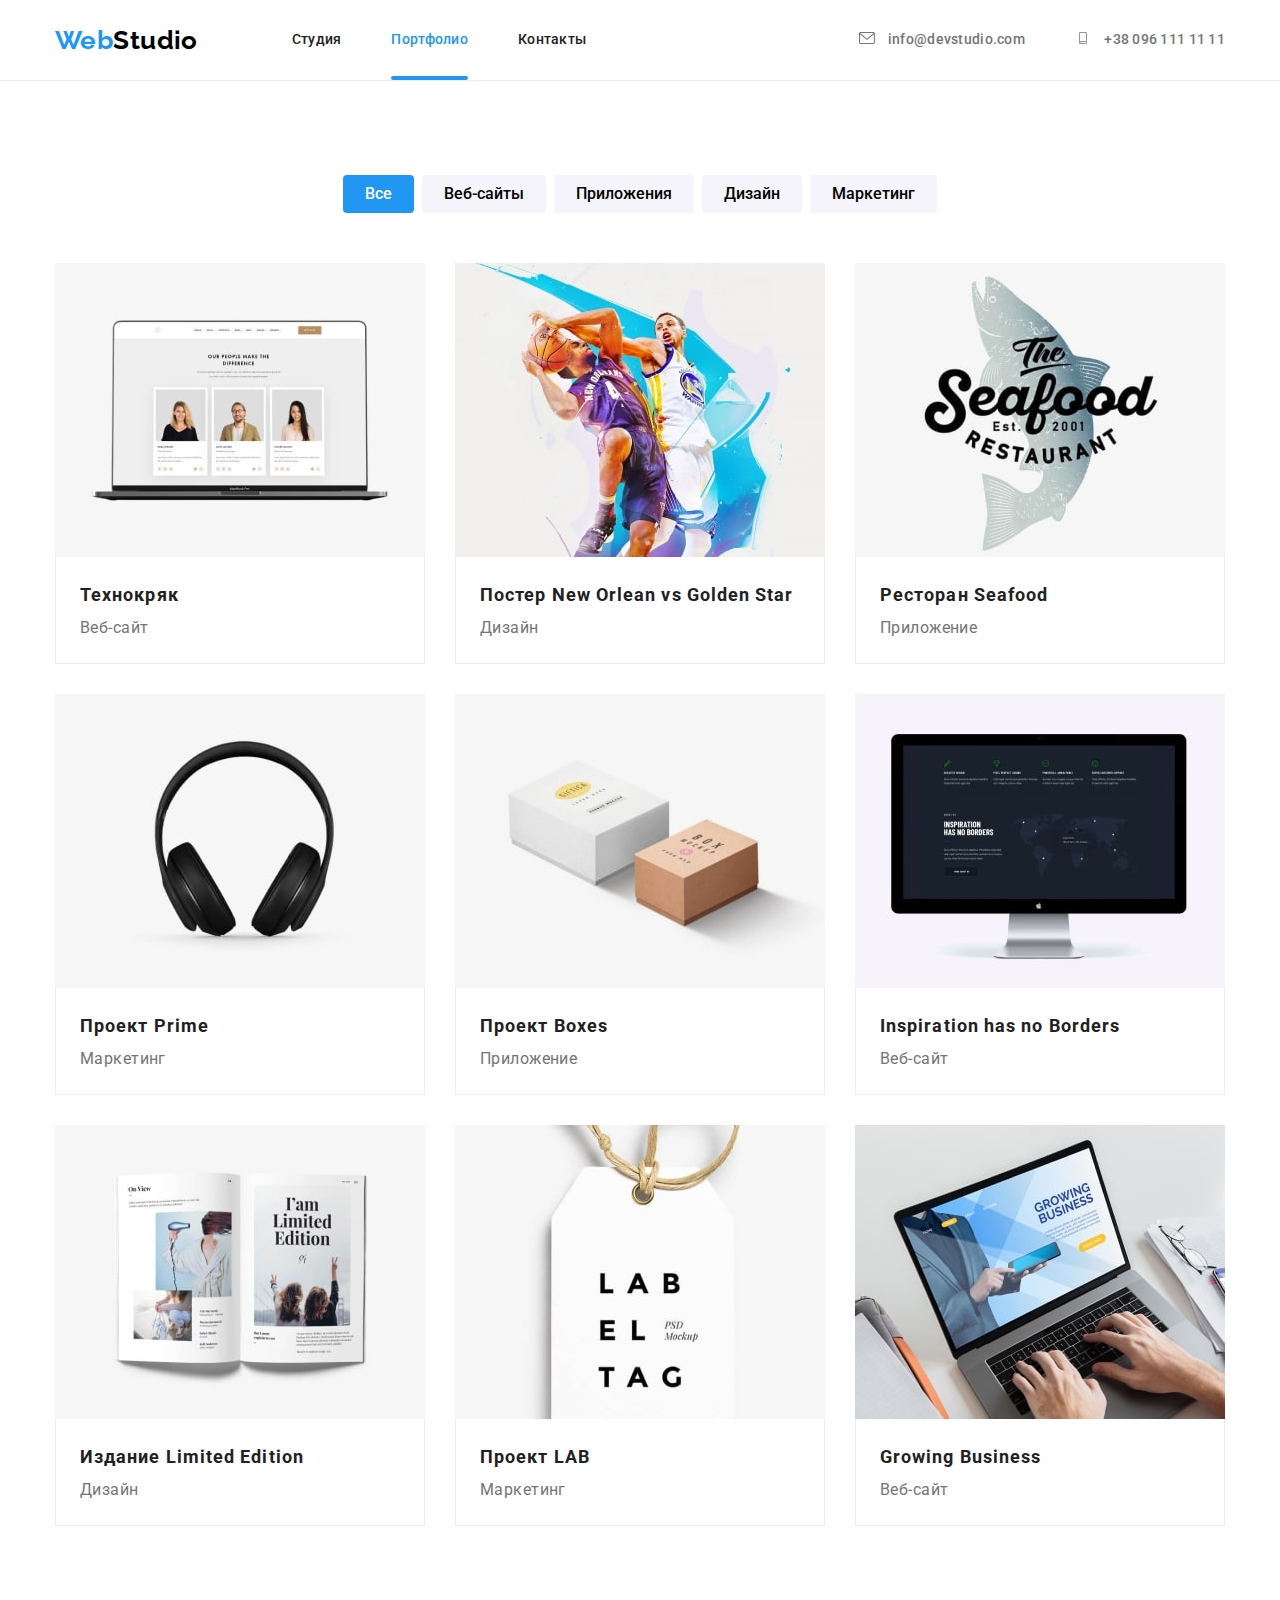
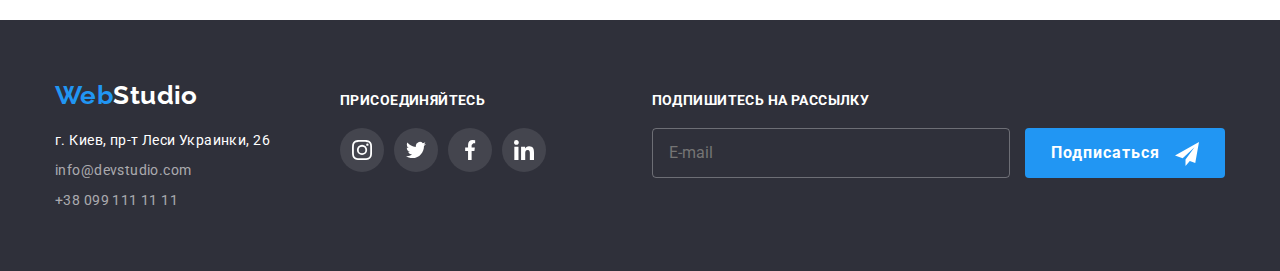
==== commit aa3d0b58: "portfolio.html had been adapted" ====
--- a/portfolio.html
+++ b/portfolio.html
@@ -57,7 +57,7 @@
             
             <div class="header-menu__max-width-767">
             
-                <a class="link logo-text" href="./index.html" id="top">Web<span class="logo-text--header">Studio</span></a>
+                <a class="link logo-text" href="./index.html">Web<span class="logo-text--header">Studio</span></a>
             
                 <button type="button" class="menu-button" aria-expended="false" aria-controls="menu-container" data-menu-button>
                     <svg width="40" height="40" aria-label="переключатель мобильного меню">
@@ -140,9 +140,30 @@
                     <li class="portfolio-list__item">
                         <a href="" class="link portfolio-list__item-link">
                             <div class="portfolio-list__item-img-thumb">
-                                <img src="./images/portfolio1.jpg" alt="интернет-магазин на экране ноутбука" width="370">
+                                <picture>
+                                    <source
+                                        srcset="./images/portfolio-1-desktop-370px.jpg    1x,
+                                                ./images/portfolio-1-desktop-370px-2x.jpg 2x
+                                                " 
+                                        media="(min-width: 1200px)" 
+                                    />
+                                    <source 
+                                        srcset="./images/portfolio-1-tablet-354px.jpg    1x,
+                                                ./images/portfolio-1-tablet-354px-2x.jpg 2x
+                                                " 
+                                        media="(min-width: 768px), (max-width: 479px)" 
+                                    />
+                                    <source 
+                                        srcset="./images/portfolio-1-mobile-450px.jpg    1x,
+                                                ./images/portfolio-1-mobile-450px-2x.jpg 2x
+                                                " 
+                                        media="(min-width: 480px)" 
+                                    />
+                                    <img src="./images/portfolio-1-mobile-450px.jpg" 
+                                        alt="интернет-магазин на экране ноутбука"
+                                    >
+                                </picture>
                                 <p class="portfolio-list__item-thumb-descr">Ресурс предлагает комплексные предложения с разным уровнем функционала и сервисов. Все это позволит посетителю получить исчерпывающие сведения о компании или частном лице.</p>    
-                                
                             </div> 
                             
                             <div class="portfolio-list__item-title-border">
@@ -154,12 +175,32 @@
                     <li  class="portfolio-list__item">
                         <a href="" class="link portfolio-list__item-link">
                             <div class="portfolio-list__item-img-thumb">
-                                <img src="./images/portfolio2.jpg" alt="постер баскетбольного матча" width="370">
+                                <picture>
+                                    <source 
+                                        srcset="./images/portfolio-2-desktop-370px.jpg    1x,
+                                                ./images/portfolio-2-desktop-370px-2x.jpg 2x
+                                                " 
+                                        media="(min-width: 1200px)" 
+                                    />
+                                    <source srcset="./images/portfolio-2-tablet-354px.jpg    1x,
+                                                    ./images/portfolio-2-tablet-354px-2x.jpg 2x
+                                                    " 
+                                            media="(min-width: 768px), (max-width: 479px)" 
+                                    />
+                                    <source srcset="./images/portfolio-2-mobile-450px.jpg    1x,
+                                                    ./images/portfolio-2-mobile-450px-2x.jpg 2x
+                                                    " 
+                                            media="(min-width: 480px)" 
+                                    />
+                                    <img src="./images/portfolio-2-mobile-450px.jpg" 
+                                        alt="постер баскетбольного матча"
+                                    >
+                                </picture>
                                 <p class="portfolio-list__item-thumb-descr">Lorem ipsum dolor sit amet consectetur adipisicing elit. Doloribus, expedita. In architecto sint atque, minus magnam autem fugit quae eius, nesciunt laboriosam odio sed aspernatur!</p>
                             </div>
 
                             <div class="portfolio-list__item-title-border">
-                                <h2 class="portfolio-list__item-title">Постер <span lang="en">New Orlean vs Golden Star</span></h2>
+                                <h2 class="portfolio-list__item-title">Постер <span lang="en">New Orlean vs Golden <span class="portfolio-item_span" lang="en"></span>Star</span></h2>
                                 <p class="portfolio-list__item-description">Дизайн</p>
                             </div>
                         </a>
@@ -167,8 +208,31 @@
                     <li  class="portfolio-list__item">
                         <a href="" class="link portfolio-list__item-link">
                             <div class="portfolio-list__item-img-thumb">
-                                <img src="./images/portfolio3.jpg" alt="название ресторана на фоне изображения рыбы" width="370">
-                                <p class="portfolio-list__item-thumb-descr">Lorem ipsum dolor sit amet consectetur, adipisicing elit. Impedit aspernatur corrupti debitis velit eveniet vel recusandae obcaecati minus dolores reiciendis. Sed voluptatum sequi nesciunt reiciendis.</p>
+                                <picture>
+                                    <source 
+                                        srcset="./images/portfolio-3-desktop-370px.jpg    1x,
+                                                ./images/portfolio-3-desktop-370px-2x.jpg 2x
+                                                "
+                                        media="(min-width: 1200px)" 
+                                    />
+                                    <source 
+                                        srcset="./images/portfolio-3-tablet-354px.jpg    1x,
+                                                ./images/portfolio-3-tablet-354px-2x.jpg 2x
+                                                " 
+                                        media="(min-width: 768px), (max-width: 479px)" 
+                                    />
+                                    <source 
+                                        srcset="./images/portfolio-3-mobile-450px.jpg    1x,
+                                                ./images/portfolio-3-mobile-450px-2x.jpg 2x
+                                                " 
+                                        media="(min-width: 480px)" 
+                                    />
+                                    <img src="./images/portfolio-3-mobile-450px.jpg" 
+                                        alt="название ресторана на фоне изображения рыбы"
+                                    >
+                                </picture>
+                                <p class="portfolio-list__item-thumb-descr">Lorem ipsum dolor sit amet consectetur adipisicing elit. Doloribus,
+                                    expedita. In architecto sint atque, minus magnam autem fugit quae eius, nesciunt laboriosam odio sed aspernatur!</p>
                             </div>
 
                             <div class="portfolio-list__item-title-border">
@@ -180,7 +244,29 @@
                     <li  class="portfolio-list__item">
                         <a href="" class="link portfolio-list__item-link">
                             <div class="portfolio-list__item-img-thumb">
-                                <img src="./images/portfolio4.jpg" alt="наушники" width="370">
+                                <picture>
+                                    <source 
+                                        srcset="./images/portfolio-4-desktop-370px.jpg    1x,
+                                                ./images/portfolio-4-desktop-370px-2x.jpg 2x
+                                                " 
+                                        media="(min-width: 1200px)" 
+                                    />
+                                    <source 
+                                        srcset="./images/portfolio-4-tablet-354px.jpg    1x,
+                                                ./images/portfolio-4-tablet-354px-2x.jpg 2x
+                                                " 
+                                        media="(min-width: 768px), (max-width: 479px)" 
+                                    />
+                                    <source 
+                                        srcset="./images/portfolio-4-mobile-450px.jpg    1x,
+                                                ./images/portfolio-4-mobile-450px-2x.jpg 2x
+                                                " 
+                                        media="(min-width: 480px)" 
+                                    />
+                                    <img src="./images/portfolio-4-mobile-450px.jpg" alt="наушники"
+                                    >
+                                </picture>
+                                
                                 <p class="portfolio-list__item-thumb-descr">Lorem ipsum dolor sit amet consectetur, adipisicing elit. Impedit aspernatur corrupti debitis
                                     velit eveniet vel recusandae obcaecati minus dolores reiciendis. Sed voluptatum sequi nesciunt reiciendis.</p>
                             </div>
@@ -194,7 +280,28 @@
                     <li  class="portfolio-list__item">
                         <a href="" class="link portfolio-list__item-link">
                             <div class="portfolio-list__item-img-thumb">
-                                <img src="./images/portfolio5.jpg" alt="2 коробочки разного размера" width="370">
+                                <picture>
+                                    <source 
+                                        srcset="./images/portfolio-5-desktop-370px.jpg    1x,
+                                                ./images/portfolio-5-desktop-370px-2x.jpg 2x
+                                                " 
+                                        media="(min-width: 1200px)" 
+                                    />
+                                    <source 
+                                        srcset="./images/portfolio-5-tablet-354px.jpg    1x,
+                                                ./images/portfolio-5-tablet-354px-2x.jpg 2x
+                                                " 
+                                        media="(min-width: 768px), (max-width: 479px)" 
+                                    />
+                                    <source 
+                                        srcset="./images/portfolio-5-mobile-450px.jpg    1x,
+                                                ./images/portfolio-5-mobile-450px-2x.jpg 2x
+                                                " 
+                                        media="(min-width: 480px)" 
+                                    />
+                                    <img src="./images/portfolio-5-mobile-450px.jpg" alt="2 коробочки разного размера">
+                                </picture>
+
                                 <p class="portfolio-list__item-thumb-descr">Lorem ipsum dolor sit amet consectetur, adipisicing elit. Impedit aspernatur corrupti debitis
                                 velit eveniet vel recusandae obcaecati minus dolores reiciendis. Sed voluptatum sequi nesciunt reiciendis.</p>
                             </div>
@@ -208,7 +315,27 @@
                     <li  class="portfolio-list__item">
                         <a href="" class="link portfolio-list__item-link">
                             <div class="portfolio-list__item-img-thumb">
-                                <img src="./images/portfolio6.jpg" alt="моноблок с демонстрацией сайта" width="370">
+                                <picture>
+                                    <source 
+                                        srcset="./images/portfolio-6-desktop-370px.jpg    1x,
+                                                ./images/portfolio-6-desktop-370px-2x.jpg 2x
+                                                " 
+                                        media="(min-width: 1200px)" 
+                                    />
+                                    <source 
+                                        srcset="./images/portfolio-6-tablet-354px.jpg    1x,
+                                                ./images/portfolio-6-tablet-354px-2x.jpg 2x
+                                                " 
+                                        media="(min-width: 768px), (max-width: 479px)" 
+                                    />
+                                    <source 
+                                        srcset="./images/portfolio-6-mobile-450px.jpg    1x,
+                                                ./images/portfolio-6-mobile-450px-2x.jpg 2x
+                                                " 
+                                        media="(min-width: 480px)" 
+                                    />
+                                    <img src="./images/portfolio-6-mobile-450px.jpg" alt="моноблок с демонстрацией сайта">
+                                </picture>
                                 <p class="portfolio-list__item-thumb-descr">Lorem ipsum dolor sit amet consectetur, adipisicing elit. Impedit aspernatur corrupti debitis
                                     velit eveniet vel recusandae obcaecati minus dolores reiciendis. Sed voluptatum sequi nesciunt reiciendis.</p>
                             </div>
@@ -222,7 +349,27 @@
                     <li  class="portfolio-list__item">
                         <a href="" class="link portfolio-list__item-link">
                             <div class="portfolio-list__item-img-thumb">
-                                <img src="./images/portfolio7.jpg" alt="разворот открытой книги с иллюстрациями" width="370">
+                                <picture>
+                                    <source 
+                                        srcset="./images/portfolio-7-desktop-370px.jpg    1x,
+                                                ./images/portfolio-7-desktop-370px-2x.jpg 2x
+                                                " 
+                                        media="(min-width: 1200px)" 
+                                    />
+                                    <source 
+                                        srcset="./images/portfolio-7-tablet-354px.jpg    1x,
+                                                ./images/portfolio-7-tablet-354px-2x.jpg 2x
+                                                " 
+                                        media="(min-width: 768px), (max-width: 479px)" 
+                                    />
+                                    <source 
+                                        srcset="./images/portfolio-7-mobile-450px.jpg    1x,
+                                                ./images/portfolio-7-mobile-450px-2x.jpg 2x
+                                                " 
+                                        media="(min-width: 480px)" 
+                                    />
+                                    <img src="./images/portfolio-7-mobile-450px.jpg" alt="разворот открытой книги с иллюстрациями">
+                                </picture>
                                 <p class="portfolio-list__item-thumb-descr">Lorem ipsum dolor sit amet consectetur, adipisicing elit. Impedit aspernatur corrupti debitis
                                     velit eveniet vel recusandae obcaecati minus dolores reiciendis. Sed voluptatum sequi nesciunt reiciendis.</p>
                             </div>
@@ -236,7 +383,27 @@
                     <li  class="portfolio-list__item">
                         <a href="" class="link portfolio-list__item-link">
                             <div class="portfolio-list__item-img-thumb">
-                                <img src="./images/portfolio8.jpg" alt="ярлык с надписью LAB EL TAG" width="370">
+                                <picture>
+                                    <source 
+                                        srcset="./images/portfolio-8-desktop-370px.jpg    1x,
+                                                ./images/portfolio-8-desktop-370px-2x.jpg 2x
+                                                " 
+                                        media="(min-width: 1200px)" 
+                                    />
+                                    <source 
+                                        srcset="./images/portfolio-8-tablet-354px.jpg    1x,
+                                                ./images/portfolio-8-tablet-354px-2x.jpg 2x
+                                                " 
+                                        media="(min-width: 768px), (max-width: 479px)" 
+                                    />
+                                    <source 
+                                        srcset="./images/portfolio-8-mobile-450px.jpg    1x,
+                                                ./images/portfolio-8-mobile-450px-2x.jpg 2x
+                                                " 
+                                        media="(min-width: 480px)" 
+                                    />
+                                    <img src="./images/portfolio-8-mobile-450px.jpg" alt="ярлык с надписью LAB EL TAG">
+                                </picture>
                                 <p class="portfolio-list__item-thumb-descr">Lorem ipsum dolor sit amet consectetur, adipisicing elit. Impedit aspernatur corrupti debitis
                                     velit eveniet vel recusandae obcaecati minus dolores reiciendis. Sed voluptatum sequi nesciunt reiciendis.</p>
                             </div>
@@ -250,7 +417,27 @@
                     <li  class="portfolio-list__item">
                         <a href="" class="link portfolio-list__item-link">
                             <div class="portfolio-list__item-img-thumb">
-                                <img src="./images/portfolio9.jpg" alt="работа руками на нетбуке" width="370">
+                                <picture>
+                                    <source 
+                                        srcset="./images/portfolio-9-desktop-370px.jpg    1x,
+                                                ./images/portfolio-9-desktop-370px-2x.jpg 2x
+                                                " 
+                                        media="(min-width: 1200px)" 
+                                    />
+                                    <source 
+                                        srcset="./images/portfolio-9-tablet-354px.jpg    1x,
+                                                ./images/portfolio-9-tablet-354px-2x.jpg 2x
+                                                " 
+                                        media="(min-width: 768px), (max-width: 479px)" 
+                                    />
+                                    <source 
+                                        srcset="./images/portfolio-9-mobile-450px.jpg    1x,
+                                                ./images/portfolio-9-mobile-450px-2x.jpg 2x
+                                                " 
+                                        media="(min-width: 480px)" 
+                                    />
+                                    <img src="./images/portfolio-9-mobile-450px.jpg" alt="работа руками на нетбуке">
+                                </picture>
                                 <p class="portfolio-list__item-thumb-descr">Lorem ipsum dolor sit amet consectetur, adipisicing elit. Impedit aspernatur corrupti debitis
                                     velit eveniet vel recusandae obcaecati minus dolores reiciendis. Sed voluptatum sequi nesciunt reiciendis.</p>
                             </div>
--- a/css/main.min.css
+++ b/css/main.min.css
@@ -1 +1 @@
-body{font-family:Roboto,san-serif;color:#212121;font-size:14px;background-color:#fff;letter-spacing:.03em}p,h1,h2,h3,h4,h5,h6{margin:0}* .list{padding:0;margin:0;list-style-type:none}.link{text-decoration:none}img{display:block;max-width:100%;height:auto}.visually-hidden{position:absolute;width:1px;height:1px;margin:-1px;border:0;padding:0;white-space:nowrap;-webkit-clip-path:inset(100%);clip-path:inset(100%);clip:rect(0 0 0 0);overflow:hidden}.container{padding-left:15px;padding-right:15px;margin-left:auto;margin-right:auto}@media screen and (min-width: 480px){.container{width:480px}}@media screen and (min-width: 768px){.container{width:768px}}@media screen and (min-width: 1200px){.container{width:1200px}}.logo-text{font-family:Raleway;font-weight:700;font-size:24px;line-height:1.1741666667;color:#2196f3}@media screen and (min-width: 1200px){.logo-text{font-size:26px;line-height:1.1738461538}}.logo-text:focus{outline-color:rgba(0,0,0,0)}.logo-text--header{color:#000}.logo-text--footer{color:#fff}.logo-text--footer:focus{outline-color:rgba(0,0,0,0)}header{position:relative;border-bottom-width:1px;border-bottom-style:solid;border-bottom-color:#ececec}.container--header{padding-top:10px;padding-bottom:10px;-webkit-box-align:center;-ms-flex-align:center;align-items:center}@media screen and (min-width: 768px){.container--header{display:-webkit-box;display:-ms-flexbox;display:flex;padding-top:0;padding-bottom:0;-webkit-box-align:center;-ms-flex-align:center;align-items:center}}.header-menu__max-width-767{position:relative;display:-webkit-box;display:-ms-flexbox;display:flex;-webkit-box-align:center;-ms-flex-align:center;align-items:center;-webkit-box-pack:justify;-ms-flex-pack:justify;justify-content:space-between;height:100%;width:100%;overflow-y:no-scroll}@media screen and (min-width: 768px){.header-menu__max-width-767{display:none}}.menu-button{display:-webkit-inline-box;display:-ms-inline-flexbox;display:inline-flex;margin:0;padding:0;border:none;background-color:rgba(0,0,0,0);cursor:pointer;z-index:2;fill:#212121;-webkit-transition:color 250ms cubic-bezier(0.4, 0, 0.2, 1);transition:color 250ms cubic-bezier(0.4, 0, 0.2, 1)}.menu-button:hover,.menu-button:focus{fill:#2196f3}.menu-button .icon-cross{display:none}.menu-button.is-open .icon-cross{display:block}.menu-button.is-open .icon-menu{display:none}.menu-button.is-hidden{display:none}.menu-container{display:none}.menu-container.is-open{position:fixed;top:0;left:0;overflow:auto;z-index:1;display:-webkit-box;display:-ms-flexbox;display:flex;-webkit-box-orient:vertical;-webkit-box-direction:normal;-ms-flex-direction:column;flex-direction:column;-webkit-box-pack:justify;-ms-flex-pack:justify;justify-content:space-between;padding:40px 48px;background-color:#fff;height:100vh;width:100vw;font-weight:500;letter-spacing:.02em;text-align:start}.menu-container.is-open header{position:absolute;top:0}.mob-header-contacts{display:-webkit-box;display:-ms-flexbox;display:flex;-webkit-box-orient:vertical;-webkit-box-direction:normal;-ms-flex-direction:column;flex-direction:column}.mob-nav-list{display:-webkit-box;display:-ms-flexbox;display:flex;-webkit-box-orient:vertical;-webkit-box-direction:normal;-ms-flex-direction:column;flex-direction:column;margin-bottom:60px}.mob-nav-list__item+.mob-nav-list__item{margin-top:20px}@media screen and (min-width: 480px){.mob-nav-list__item+.mob-nav-list__item{margin-top:32px}}.mob-nav__link{font-size:28px;line-height:1.1428571429;color:#212121}@media screen and (min-width: 480px){.mob-nav__link{font-size:40px;line-height:1.172}}.mob-nav__link:hover,.mob-nav__link:focus{color:#2196f3}.mob-nav__link--current{color:#2196f3}.mob-header-contacts{display:block}.mob-header-contacts-list__item+.mob-header-contacts-list__item{margin-top:20px}@media screen and (min-width: 480px){.mob-header-contacts-list__item+.mob-header-contacts-list__item{margin-top:32px}}.mob-header__tel-link{font-size:26px;line-height:1.1538461538;color:#2196f3}@media screen and (min-width: 480px){.mob-header__tel-link{font-size:34px;line-height:1.1717647059}}.mob-header__email-link{font-size:24px;line-height:1.1720833333;color:#757575}.mob-header__email-link:hover{color:#2196f3}.mob-header-soc-links-list{display:-webkit-box;display:-ms-flexbox;display:flex;-ms-flex-wrap:wrap;flex-wrap:wrap;-webkit-column-gap:15px;-moz-column-gap:15px;column-gap:15px;row-gap:20px;margin-top:50px}@media screen and (min-width: 480px){.mob-header-soc-links-list{-ms-flex-wrap:nowrap;flex-wrap:nowrap;margin-top:64px}}.mob-header-soc-links__item{padding-right:10px;padding-left:10px}.mob-header-soc-links__item:nth-child(n+1){padding-left:0}@media screen and (min-width: 480px){.mob-header-soc-links__item:not(:last-child){border-right:1px solid rgba(33,33,33,.2)}}.mob-soc-link{color:#2196f3;font-size:22px;line-height:1.1}@media screen and (min-width: 480px){.mob-soc-link{font-size:18px;line-height:1.2222222222}}.no-scroll{overflow:hidden}.header-menu__min-width-768{display:-webkit-box;display:-ms-flexbox;display:flex;-webkit-box-align:center;-ms-flex-align:center;align-items:center;-webkit-box-pack:justify;-ms-flex-pack:justify;justify-content:space-between;min-height:60px;width:100%}@media screen and (max-width: 767px){.header-menu__min-width-768{display:none}}.header__link{position:relative;display:block;padding-top:32px;padding-bottom:32px;font-weight:500;line-height:1.14;color:#212121;letter-spacing:.02em;-webkit-transition:color 250ms cubic-bezier(0.4, 0, 0.2, 1);transition:color 250ms cubic-bezier(0.4, 0, 0.2, 1)}.header__link:hover{color:#2196f3}.header__link:focus{outline:none;color:#2196f3}.header__link--contact{color:#757575}@media screen and (max-width: 1199px){.header__link--contact{display:block;padding:0;margin:0;font-size:12px;line-height:1.1716666667}}.header__link--contact:hover{color:#2196f3}.header__link--contact:focus{outline:none;color:#2196f3}@media screen and (min-width: 1200px){.header__link--contact:last-child{padding-top:30px;padding-bottom:30px}}.header__link--current{color:#2196f3}.header__link--current:focus{outline-color:rgba(0,0,0,0)}.underline::after,.header__link--current::after{content:"";position:absolute;bottom:0;display:block;width:100%;height:4px;border-radius:2px;background-color:#2196f3}.site-menu{display:-webkit-box;display:-ms-flexbox;display:flex;-webkit-box-align:center;-ms-flex-align:center;align-items:center}.main-nav-list{display:-webkit-box;display:-ms-flexbox;display:flex;margin-left:88px;-webkit-column-gap:50px;-moz-column-gap:50px;column-gap:50px}@media screen and (min-width: 1200px){.main-nav-list{margin-left:94px}}.header-contacts-list{display:-webkit-box;display:-ms-flexbox;display:flex;margin-left:auto;-webkit-box-align:center;-ms-flex-align:center;align-items:center}@media screen and (max-width: 1199px){.header-contacts-list{-webkit-box-orient:vertical;-webkit-box-direction:normal;-ms-flex-direction:column;flex-direction:column;gap:10px;-webkit-box-align:start;-ms-flex-align:start;align-items:flex-start}}.header-contacts-list__item+.header-contacts-list__item{margin-left:50px}@media screen and (max-width: 1199px){.header-contacts-list__item+.header-contacts-list__item{margin-top:10px;margin-left:0}}.header-contacts-list__icon{margin-right:8px;fill:currentColor;-webkit-transition:fill 250ms cubic-bezier(0.4, 0, 0.2, 1);transition:fill 250ms cubic-bezier(0.4, 0, 0.2, 1)}.header-contacts-list__icon:hover,.header-contacts-list__icon:focus{fill:currentColor}@media screen and (min-width: 1200px){.header-contacts-list__icon{margin-right:10px}}.header-contacts-list__icon--email{width:14px;height:10px}@media screen and (min-width: 1200px){.header-contacts-list__icon--email{width:16px;height:12px}}.header-contacts-list__icon--tel{width:10px;height:14px}@media screen and (min-width: 1200px){.header-contacts-list__icon--tel{height:16px}}.section-title{text-align:center;margin-bottom:30px;font-size:24px;line-height:1.1666666667}@media screen and (min-width: 480px){.section-title{font-size:28px;line-height:1.1717857143}}@media screen and (min-width: 1200px){.section-title{margin-bottom:50px;font-size:36px;line-height:1.1719444444}}.hero{padding-top:118px;padding-bottom:118px;background-color:#2f303a;text-align:center}@media screen and (min-width: 1200px){.hero{padding-top:200px;padding-bottom:200px}}.overlay{max-width:1600px;height:600px;margin-right:auto;margin-left:auto;background-image:-webkit-gradient(linear, left top, right top, from(rgba(47, 48, 58, 0.4)), to(rgba(47, 48, 58, 0.4))),url(../images/overlay-image.jpg);background-image:linear-gradient(to right, rgba(47, 48, 58, 0.4), rgba(47, 48, 58, 0.4)),url(../images/overlay-image.jpg);background-size:cover;background-position:center;background-repeat:no-repeat}.hero-title{width:290px;margin-top:0;margin-bottom:30px;margin-right:auto;margin-left:auto;color:#fff;font-weight:900;letter-spacing:.06em;text-transform:uppercase;font-size:20px;line-height:1.4}@media screen and (min-width: 480px){.hero-title{width:360px;font-size:26px;line-height:1.6153846154}}@media screen and (min-width: 1200px){.hero-title{width:696px;font-size:44px;line-height:1.3636363636}}.hero-btn{min-width:200px;border:none;border-radius:4px;background-color:#2196f3;padding-top:10px;padding-bottom:10px;padding-right:10px;padding-left:10px;margin-top:0;margin-bottom:0;margin-right:auto;margin-left:auto;font-weight:700;font-size:16px;line-height:1.88;letter-spacing:.06em;color:#fff;cursor:pointer}.backdrop{position:fixed;top:0;left:0;width:100%;height:100%;background-color:rgba(0,0,0,.2);opacity:1;-webkit-transition:opacity 250ms cubic-bezier(0.4, 0, 0.2, 1);transition:opacity 250ms cubic-bezier(0.4, 0, 0.2, 1)}.backdrop.is-hidden{opacity:0;pointer-events:none}.modal{position:absolute;top:50%;left:50%;-webkit-transform:translate(-50%, -50%) scale(1);transform:translate(-50%, -50%) scale(1);z-index:3;width:100vw;height:100vh;overflow:auto;padding:40px 15px;border-radius:4px;background-color:#fff;-webkit-transition:-webkit-transform 250ms cubic-bezier(0.4, 0, 0.2, 1);transition:-webkit-transform 250ms cubic-bezier(0.4, 0, 0.2, 1);transition:transform 250ms cubic-bezier(0.4, 0, 0.2, 1);transition:transform 250ms cubic-bezier(0.4, 0, 0.2, 1), -webkit-transform 250ms cubic-bezier(0.4, 0, 0.2, 1)}.backdrop.is-hidden .modal{-webkit-transform:translate(-50%, -50%) scale(0.8);transform:translate(-50%, -50%) scale(0.8)}@media screen and (min-width: 480px){.modal{width:450px;height:609px;padding:40px}}@media screen and (min-width: 1200px){.modal{width:528px;height:581px}}.close-modal-btn{position:absolute;top:8px;right:8px;width:30px;height:30px;border-radius:50%;border:1px solid rgba(0,0,0,.1);background-color:rgba(0,0,0,0);fill:#000;cursor:pointer;-webkit-transition:fill 250ms cubic-bezier(0.4, 0, 0.2, 1),outline 250ms cubic-bezier(0.4, 0, 0.2, 1);transition:fill 250ms cubic-bezier(0.4, 0, 0.2, 1),outline 250ms cubic-bezier(0.4, 0, 0.2, 1)}.close-modal-btn:hover,.close-modal-btn:focus{fill:#2196f3;outline:rgba(0,0,0,0)}.modal-title{margin-bottom:12px;font-weight:700;font-size:16px;line-height:1.25}@media screen and (min-width: 480px){.modal-title{font-size:20px;line-height:1.5}}@media screen and (min-width: 1200px){.modal-title{line-height:1.15}}.form-field{position:relative;margin-bottom:10px;display:-webkit-box;display:-ms-flexbox;display:flex;-webkit-box-orient:vertical;-webkit-box-direction:normal;-ms-flex-direction:column;flex-direction:column}.form-label{margin-right:auto;margin-bottom:4px;font-weight:400;font-size:12px;line-height:1.1666666667;letter-spacing:.01em;color:#757575}.input-icon-container{position:relative}.form-input{display:block;width:100%;height:40px;padding-right:12px;padding-left:30px;border:1px solid rgba(33,33,33,.2);border-radius:4px;cursor:pointer;-webkit-transition:border-color 250ms cubic-bezier(0.4, 0, 0.2, 1),outline 250ms cubic-bezier(0.4, 0, 0.2, 1);transition:border-color 250ms cubic-bezier(0.4, 0, 0.2, 1),outline 250ms cubic-bezier(0.4, 0, 0.2, 1)}.form-input:hover,.form-input:focus{border-color:#2196f3;outline:rgba(0,0,0,0)}.form-input:focus:not(:-moz-placeholder-shown){border-color:#2196f3;outline:rgba(0,0,0,0)}.form-input:focus:not(:-ms-input-placeholder){border-color:#2196f3;outline:rgba(0,0,0,0)}.form-input:focus:not(:placeholder-shown){border-color:#2196f3;outline:rgba(0,0,0,0)}.form-icon{position:absolute;top:50%;-webkit-transform:translateY(-50%);transform:translateY(-50%);left:11px;fill:#212121;-webkit-transition:fill 250ms cubic-bezier(0.4, 0, 0.2, 1);transition:fill 250ms cubic-bezier(0.4, 0, 0.2, 1)}.form-input:hover+.form-icon,.form-input:focus+.form-icon{fill:#2196f3}.comment{display:block;width:100%;height:60px;padding:12px 16px;resize:none;border:1px solid rgba(33,33,33,.2);border-radius:4px;cursor:pointer;-webkit-transition:border-color 250ms cubic-bezier(0.4, 0, 0.2, 1),outline 250ms cubic-bezier(0.4, 0, 0.2, 1);transition:border-color 250ms cubic-bezier(0.4, 0, 0.2, 1),outline 250ms cubic-bezier(0.4, 0, 0.2, 1)}.comment:hover,.comment:focus{border-color:#2196f3;outline:rgba(0,0,0,0)}.comment:focus:not(:-moz-placeholder-shown){border-color:#2196f3;outline:rgba(0,0,0,0)}.comment:focus:not(:-ms-input-placeholder){border-color:#2196f3;outline:rgba(0,0,0,0)}.comment:focus:not(:placeholder-shown){border-color:#2196f3;outline:rgba(0,0,0,0)}@media screen and (min-width: 480px){.comment{height:120px}}.comment:placeholder{font-weight:400;font-size:14px;line-height:1.1428571429;letter-spacing:.01em;color:rgba(117,117,117,.5)}.checkbox-label{display:-webkit-box;display:-ms-flexbox;display:flex;-webkit-box-pack:center;-ms-flex-pack:center;justify-content:center;-webkit-box-align:center;-ms-flex-align:center;align-items:center;margin-right:auto;margin-left:auto;margin-top:15px;margin-bottom:20px;font-weight:400;color:#757575;font-size:9px;line-height:1.3333333333}@media screen and (min-width: 480px){.checkbox-label{margin-top:20px;margin-bottom:30px;font-size:12px;line-height:1.1666666667}}@media screen and (min-width: 1200px){.checkbox-label{font-size:14px;line-height:1.7142857143}}.checkbox{position:absolute;width:1px;height:1px;margin:-1px;border:0;padding:0;white-space:nowrap;-webkit-clip-path:inset(100%);clip-path:inset(100%);clip:rect(0 0 0 0);overflow:hidden}.checkbox-icon{margin-right:8px;fill:#fff;border:2px solid #212121;border-radius:2px;-webkit-transition:border-color 250ms cubic-bezier(0.4, 0, 0.2, 1),background-color 250ms cubic-bezier(0.4, 0, 0.2, 1);transition:border-color 250ms cubic-bezier(0.4, 0, 0.2, 1),background-color 250ms cubic-bezier(0.4, 0, 0.2, 1)}.checkbox:checked~.checkbox-icon{border-color:#2196f3;background-color:#2196f3}.checkbox-link{-webkit-text-decoration-line:underline;text-decoration-line:underline;color:#2196f3}.submit-btn{-webkit-box-sizing:border-box;box-sizing:border-box;min-width:200px;border:none;border-radius:4px;background-color:#2196f3;padding-top:10px;padding-bottom:10px;padding-right:10px;padding-left:10px;margin-top:0;margin-bottom:0;margin-right:auto;margin-left:auto;font-weight:700;font-size:16px;line-height:1.88;letter-spacing:.06em;color:#fff;text-align:center;cursor:pointer;-webkit-transition:shadow 250ms cubic-bezier(0.4, 0, 0.2, 1);transition:shadow 250ms cubic-bezier(0.4, 0, 0.2, 1)}.submit-btn:hover,.submit-btn:focus{-webkit-box-shadow:0px 4px 4px rgba(0,0,0,.15);box-shadow:0px 4px 4px rgba(0,0,0,.15)}.description{padding-top:30px;padding-bottom:30px}@media screen and (min-width: 480px){.description{padding-top:60px;padding-bottom:60px}}@media screen and (min-width: 1200px){.description{padding-top:94px;padding-bottom:94px}}.description-list{display:-webkit-box;display:-ms-flexbox;display:flex;-ms-flex-wrap:wrap;flex-wrap:wrap;gap:30px}@media screen and (min-width: 768px){.description-list{margin-left:-30px}}@media screen and (min-width: 320px)and (max-width: 479px){.description-item{min-width:290px}}@media screen and (min-width: 480px){.description-item{max-width:450px}}@media screen and (min-width: 768px){.description-item{-ms-flex-preferred-size:calc((100% - 60px)/2);flex-basis:calc((100% - 60px)/2)}}@media screen and (min-width: 768px)and (max-width: 1199px){.description-item:nth-child(2n+1){margin-left:30px}}@media screen and (min-width: 1200px){.description-item{-ms-flex-preferred-size:calc((100% - 120px)/4);flex-basis:calc((100% - 120px)/4)}.description-item:first-child{margin-left:30px}}.description-icon-space{display:-webkit-box;display:-ms-flexbox;display:flex;padding-top:25px;padding-bottom:25px;margin-bottom:15px;-webkit-box-pack:center;-ms-flex-pack:center;justify-content:center;border-radius:4px;background-color:#f5f4fa}@media screen and (min-width: 480px){.description-icon-space{margin-bottom:30px}}.description-title{margin-top:0;margin-bottom:10px;margin-right:auto;margin-left:auto;text-transform:uppercase;text-align:center;font-size:12px;line-height:1.1666666667}@media screen and (min-width: 480px){.description-title{font-size:14px;line-height:1.1721428571}}@media screen and (min-width: 768px){.description-title{text-align:start}}.description-text{width:100%;color:#757575;margin-bottom:0;font-size:12px;line-height:1.6666666667;text-align:center}@media screen and (min-width: 480px){.description-text{font-size:14px;line-height:1.7142857143;text-align:start}}.info{display:block;padding-bottom:94px}@media screen and (max-width: 1199px){.info{display:none}}.info-list{display:-webkit-box;display:-ms-flexbox;display:flex}.info-list__item{position:relative}.info-list__item+.info-list__item{margin-left:30px}.info-list__item-title{position:absolute;bottom:0;width:100%;padding-top:27px;padding-bottom:27px;font-weight:700;line-height:1.17;text-transform:uppercase;text-align:center;color:#fff;background-color:rgba(47,48,58,.8)}.team{padding-top:30px;padding-bottom:30px;background-color:#f5f4fa;text-align:center}@media screen and (min-width: 480px){.team{padding-top:60px;padding-bottom:60px}}@media screen and (min-width: 1200px){.team{padding-top:94px;padding-bottom:94px}}.team-list{display:-webkit-box;display:-ms-flexbox;display:flex;-ms-flex-wrap:wrap;flex-wrap:wrap;gap:30px}@media screen and (min-width: 768px){.team-list{margin-left:-30px}}.team-list__item{-webkit-box-shadow:0px 1px 3px rgba(0,0,0,.12),0px 1px 1px rgba(0,0,0,.14),0px 2px 1px rgba(0,0,0,.2);box-shadow:0px 1px 3px rgba(0,0,0,.12),0px 1px 1px rgba(0,0,0,.14),0px 2px 1px rgba(0,0,0,.2);background-color:#fff;border-radius:0px 0px 4px 4px}@media screen and (min-width: 320px)and (max-width: 479px){.team-list__item{min-width:290px}}@media screen and (min-width: 480px){.team-list__item{max-width:450px}}@media screen and (min-width: 768px){.team-list__item{-ms-flex-preferred-size:calc((100% - 60px)/2);flex-basis:calc((100% - 60px)/2)}}@media screen and (min-width: 768px)and (max-width: 1199px){.team-list__item:nth-child(2n+1){margin-left:30px}}@media screen and (min-width: 1200px){.team-list__item{-ms-flex-preferred-size:calc((100% - 120px)/4);flex-basis:calc((100% - 120px)/4)}.team-list__item:first-child{margin-left:30px}}.team-list__item-border{padding-top:15px;padding-bottom:15px}@media screen and (min-width: 480px){.team-list__item-border{padding-top:30px;padding-bottom:30px}}.team-list__item-name{margin-bottom:10px;font-weight:500;font-size:20px;line-height:1.2}@media screen and (min-width: 480px){.team-list__item-name{font-size:16px;line-height:1.171875}}.team-list__item-position{margin-bottom:16px;color:#757575;font-size:20px;line-height:1.2}@media screen and (min-width: 480px){.team-list__item-position{margin-bottom:16px;font-size:16px;line-height:1.19}}.social-icon-list{display:-webkit-box;display:-ms-flexbox;display:flex;-webkit-box-pack:center;-ms-flex-pack:center;justify-content:center;margin-left:auto;margin-right:auto}.social-icon-area{width:44px;height:44px}.social-icon-area+.social-icon-area{margin-left:10px}.social-link{display:-webkit-box;display:-ms-flexbox;display:flex;-webkit-box-pack:center;-ms-flex-pack:center;justify-content:center;-webkit-box-align:center;-ms-flex-align:center;align-items:center;width:100%;height:100%;border-radius:50%;background-color:#fff;-webkit-transition:background-color 250ms cubic-bezier(0.4, 0, 0.2, 1);transition:background-color 250ms cubic-bezier(0.4, 0, 0.2, 1)}.social-link:hover,.social-link:focus{background-color:#2196f3}.social-link--footer{background-color:rgba(255,255,255,.1)}.social-icon{fill:#afb1b8;-webkit-transition:fill 250ms cubic-bezier(0.4, 0, 0.2, 1);transition:fill 250ms cubic-bezier(0.4, 0, 0.2, 1)}.social-link:hover .social-icon,.social-link:focus .social-icon{fill:#fff}.social-icon--footer{fill:#fff}.container--clients{padding-top:30px;padding-bottom:30px}@media screen and (min-width: 480px){.container--clients{padding-top:60px;padding-bottom:60px}}@media screen and (min-width: 1200px){.container--clients{padding-top:94px;padding-bottom:94px}}.clients-list{display:-webkit-box;display:-ms-flexbox;display:flex;-ms-flex-wrap:wrap;flex-wrap:wrap;gap:30px}@media screen and (min-width: 480px){.clients-list{margin-left:-30px}}.clients-list__item{background-color:#fff}@media screen and (min-width: 320px)and (max-width: 479px){.clients-list__item{min-width:290px;margin-left:auto;margin-right:auto}}@media screen and (min-width: 480px){.clients-list__item{-ms-flex-preferred-size:calc((100% - 60px)/2);flex-basis:calc((100% - 60px)/2)}}@media screen and (min-width: 480px)and (max-width: 767px){.clients-list__item:nth-child(2n+1){margin-left:30px}}@media screen and (min-width: 768px){.clients-list__item{-ms-flex-preferred-size:calc((100% - 90px)/3);flex-basis:calc((100% - 90px)/3)}}@media screen and (min-width: 768px)and (max-width: 1199px){.clients-list__item:nth-child(3n+1){margin-left:30px}}@media screen and (min-width: 1200px){.clients-list__item{-ms-flex-preferred-size:calc((100% - 180px)/6);flex-basis:calc((100% - 180px)/6)}.clients-list__item:first-child{margin-left:30px}}.clients-list__item-link{display:-webkit-box;display:-ms-flexbox;display:flex;-webkit-box-pack:center;-ms-flex-pack:center;justify-content:center;-webkit-box-align:center;-ms-flex-align:center;align-items:center;width:100%;height:100%;border:1px solid #afb1b8;border-radius:4px;background-color:#fff;-webkit-transition:border 250ms cubic-bezier(0.4, 0, 0.2, 1);transition:border 250ms cubic-bezier(0.4, 0, 0.2, 1)}.clients-list__item-link:hover,.clients-list__item-link:focus{border:1px solid #2196f3}.clients-list__item-icon{fill:#afb1b8;-webkit-transition:fill 250ms cubic-bezier(0.4, 0, 0.2, 1);transition:fill 250ms cubic-bezier(0.4, 0, 0.2, 1)}.clients-list__item-link:hover .clients-list__item-icon,.clients-list__item-link:focus .clients-list__item-icon{fill:#2196f3;outline:rgba(0,0,0,0)}.footer-section{padding-top:30px;padding-bottom:30px;background-color:#2f303a}@media screen and (min-width: 480px){.footer-section{padding-top:60px;padding-bottom:60px}}.container--footer{display:-webkit-box;display:-ms-flexbox;display:flex;-webkit-box-orient:vertical;-webkit-box-direction:normal;-ms-flex-direction:column;flex-direction:column;-webkit-box-align:center;-ms-flex-align:center;align-items:center}@media screen and (min-width: 768px)and (max-width: 1199px){.container--footer{padding-right:0;padding-left:0;-ms-flex-wrap:wrap;flex-wrap:wrap;-webkit-box-orient:horizontal;-webkit-box-direction:normal;-ms-flex-direction:row;flex-direction:row;-webkit-box-pack:center;-ms-flex-pack:center;justify-content:center;-webkit-box-align:start;-ms-flex-align:start;align-items:flex-start}}@media screen and (min-width: 1200px){.container--footer{position:relative;-webkit-box-orient:horizontal;-webkit-box-direction:normal;-ms-flex-direction:row;flex-direction:row;-webkit-box-align:start;-ms-flex-align:start;align-items:flex-start}}.footer-contacts{text-align:center}@media screen and (min-width: 768px)and (max-width: 1199px){.footer-contacts{-ms-flex-preferred-size:50%;flex-basis:50%}}@media screen and (min-width: 1200px){.footer-contacts{text-align:start}}#contacts{display:block;margin-top:20px;padding:0;font-style:normal}.contacts__item+.contacts__item{margin-top:8px}@media screen and (min-width: 1200px){.contacts__item+.contacts__item{margin-top:9px}}.contacts__post-address{display:inline-block;line-height:1.5;color:#fff;-webkit-transition:color 250ms cubic-bezier(0.4, 0, 0.2, 1);transition:color 250ms cubic-bezier(0.4, 0, 0.2, 1)}.contacts__post-address:hover{color:#2196f3}.contacts__post-address:focus{outline-color:rgba(0,0,0,0);color:#2196f3}.contacts__title{line-height:1.5;color:rgba(255,255,255,.6);-webkit-transition:color 250ms cubic-bezier(0.4, 0, 0.2, 1);transition:color 250ms cubic-bezier(0.4, 0, 0.2, 1)}.contacts__title:hover{color:#2196f3}.contacts__title:focus{outline-color:rgba(0,0,0,0);color:#2196f3}.footer-soc-link-block{display:-webkit-box;display:-ms-flexbox;display:flex;-webkit-box-orient:vertical;-webkit-box-direction:normal;-ms-flex-direction:column;flex-direction:column;-webkit-box-pack:start;-ms-flex-pack:start;justify-content:flex-start;margin-top:60px}@media screen and (min-width: 768px)and (max-width: 1199px){.footer-soc-link-block{-ms-flex-preferred-size:50%;flex-basis:50%;margin-top:5px}}@media screen and (min-width: 1200px){.footer-soc-link-block{padding-top:12px;margin-top:0px;margin-left:70px;margin-bottom:0}}.footer-title{margin-bottom:20px;text-transform:uppercase;color:#fff;font-weight:700;line-height:1.1721428571;text-align:center}@media screen and (min-width: 1200px){.footer-title{text-align:start}}.subscribe-form{display:-webkit-box;display:-ms-flexbox;display:flex;-webkit-box-orient:vertical;-webkit-box-direction:normal;-ms-flex-direction:column;flex-direction:column;-webkit-box-pack:center;-ms-flex-pack:center;justify-content:center;margin-top:60px}@media screen and (min-width: 1200px){.subscribe-form{display:block;margin-top:12px;position:absolute;right:15px}}.subscribe-form__label{display:block;margin-bottom:20px;font-weight:700;line-height:16px;text-transform:uppercase;color:#fff;text-align:center}@media screen and (min-width: 1200px){.subscribe-form__label{text-align:start}}.subscribe-form__input{min-width:290px;margin-bottom:20px;padding:14px 16px;border:1px solid rgba(255,255,255,.3);border-radius:4px;background-color:rgba(0,0,0,0);font-weight:400;font-size:16px;line-height:1.25;color:rgba(255,255,255,.6)}@media screen and (min-width: 480px){.subscribe-form__input{min-width:450px}}@media screen and (min-width: 1200px){.subscribe-form__input{min-width:358px;margin-right:12px;margin-bottom:0}}.subscribe-form__btn{-webkit-box-sizing:border-box;box-sizing:border-box;min-width:200px;border:none;border-radius:4px;background-color:#2196f3;padding-top:10px;padding-bottom:10px;padding-right:10px;padding-left:10px;margin-top:0;margin-bottom:0;margin-right:auto;margin-left:auto;font-weight:700;font-size:16px;line-height:1.88;letter-spacing:.06em;color:#fff;text-align:center;cursor:pointer}.subscribe-form__icon{display:inline-block;vertical-align:middle;margin-left:10px;fill:currentColor}.portfolio{padding-top:60px;padding-bottom:60px}@media screen and (min-width: 1200px){.portfolio{padding-top:94px;padding-bottom:94px}}.filter-button-list{display:-webkit-box;display:-ms-flexbox;display:flex;-ms-flex-wrap:wrap;flex-wrap:wrap;-webkit-box-pack:center;-ms-flex-pack:center;justify-content:center;-webkit-column-gap:8px;-moz-column-gap:8px;column-gap:8px;row-gap:15px;margin-bottom:40px}@media screen and (min-width: 480px){.filter-button-list{-webkit-box-pack:start;-ms-flex-pack:start;justify-content:flex-start}}@media screen and (min-width: 768px){.filter-button-list{margin-bottom:30px;-ms-flex-wrap:nowrap;flex-wrap:nowrap;-webkit-box-pack:center;-ms-flex-pack:center;justify-content:center}}@media screen and (min-width: 1200px){.filter-button-list{margin-bottom:50px}}.filter-button-list__button{padding:6px 22px;font-family:inherit;font-weight:500;font-size:16px;line-height:1.62;border:rgba(0,0,0,0);border-radius:4px;background-color:#f5f4fa;cursor:pointer;-webkit-transition:background-color 250ms cubic-bezier(0.4, 0, 0.2, 1),color 250ms cubic-bezier(0.4, 0, 0.2, 1);transition:background-color 250ms cubic-bezier(0.4, 0, 0.2, 1),color 250ms cubic-bezier(0.4, 0, 0.2, 1)}.filter-button-list__button:hover{background-color:#2196f3;color:#fff;-webkit-filter:drop-shadow(0px 4px 4px rgba(0, 0, 0, 0.25));filter:drop-shadow(0px 4px 4px rgba(0, 0, 0, 0.25))}.filter-button-list__button:focus{background-color:#2196f3;color:#fff;outline-color:rgba(0,0,0,0);-webkit-filter:drop-shadow(0px 4px 4px rgba(0, 0, 0, 0.25));filter:drop-shadow(0px 4px 4px rgba(0, 0, 0, 0.25))}.filter-button-list__button--active{background-color:#2196f3;color:#fff}.portfolio-list{display:-webkit-box;display:-ms-flexbox;display:flex;-ms-flex-wrap:wrap;flex-wrap:wrap;gap:30px;cursor:pointer;-webkit-box-pack:center;-ms-flex-pack:center;justify-content:center}.portfolio-list__item-link{display:block;color:inherit;-webkit-transition:-webkit-box-shadow 250ms cubic-bezier(0.4, 0, 0.2, 1);transition:-webkit-box-shadow 250ms cubic-bezier(0.4, 0, 0.2, 1);transition:box-shadow 250ms cubic-bezier(0.4, 0, 0.2, 1);transition:box-shadow 250ms cubic-bezier(0.4, 0, 0.2, 1), -webkit-box-shadow 250ms cubic-bezier(0.4, 0, 0.2, 1)}.portfolio-list__item-link:hover,.portfolio-list__item-link:focus{-webkit-box-shadow:0px 1px 1px rgba(0,0,0,.12),0px 4px 4px rgba(0,0,0,.06),1px 4px 6px rgba(0,0,0,.16);box-shadow:0px 1px 1px rgba(0,0,0,.12),0px 4px 4px rgba(0,0,0,.06),1px 4px 6px rgba(0,0,0,.16)}@media screen and (min-width: 320px)and (max-width: 479px){.portfolio-list__item-link{min-width:290px}}@media screen and (min-width: 480px){.portfolio-list__item-link{max-width:450px}}@media screen and (min-width: 768px){.portfolio-list__item-link{-ms-flex-preferred-size:calc((100% - 60px)/2);flex-basis:calc((100% - 60px)/2)}}.portfolio-list__item-img-thumb{position:relative;overflow:hidden}.portfolio-list__item-thumb-descr{position:absolute;bottom:0;width:100%;height:100%;display:-webkit-box;display:-ms-flexbox;display:flex;-webkit-box-align:center;-ms-flex-align:center;align-items:center;padding:24px;font-style:normal;font-weight:400;font-size:18px;line-height:156%;color:#fff;background-color:rgba(33,150,243,.9);-webkit-transform:translateY(100%);transform:translateY(100%);-webkit-transition:opacity 250ms cubic-bezier(0.4, 0, 0.2, 1),-webkit-transform 250ms cubic-bezier(0.4, 0, 0.2, 1);transition:opacity 250ms cubic-bezier(0.4, 0, 0.2, 1),-webkit-transform 250ms cubic-bezier(0.4, 0, 0.2, 1);transition:transform 250ms cubic-bezier(0.4, 0, 0.2, 1),opacity 250ms cubic-bezier(0.4, 0, 0.2, 1);transition:transform 250ms cubic-bezier(0.4, 0, 0.2, 1),opacity 250ms cubic-bezier(0.4, 0, 0.2, 1),-webkit-transform 250ms cubic-bezier(0.4, 0, 0.2, 1);opacity:0}.portfolio-list__item-link:hover .portfolio-list__item-thumb-descr,.portfolio-list__item-link:focus .portfolio-list__item-thumb-descr{-webkit-transform:translateY(0);transform:translateY(0);opacity:1}.portfolio-list__item-title-border{padding-top:20px;padding-bottom:20px;padding-right:24px;padding-left:24px;border:1px solid #eee;border-top:none}.portfolio-list__item-title{margin-bottom:4px;font-size:18px;line-height:2;letter-spacing:.06em}.portfolio-list__item-description{margin:0;color:#757575;font-size:16px;line-height:1.875}/*# sourceMappingURL=main.min.css.map */+body{font-family:Roboto,san-serif;color:#212121;font-size:14px;background-color:#fff;letter-spacing:.03em}p,h1,h2,h3,h4,h5,h6{margin:0}* .list{padding:0;margin:0;list-style-type:none}.link{text-decoration:none}img{display:block;max-width:100%;height:auto}.visually-hidden{position:absolute;width:1px;height:1px;margin:-1px;border:0;padding:0;white-space:nowrap;-webkit-clip-path:inset(100%);clip-path:inset(100%);clip:rect(0 0 0 0);overflow:hidden}.container{padding-left:15px;padding-right:15px;margin-left:auto;margin-right:auto}@media screen and (min-width: 480px){.container{width:480px}}@media screen and (min-width: 768px){.container{width:768px}}@media screen and (min-width: 1200px){.container{width:1200px}}.logo-text{font-family:Raleway;font-weight:700;font-size:24px;line-height:1.1741666667;color:#2196f3}@media screen and (min-width: 1200px){.logo-text{font-size:26px;line-height:1.1738461538}}.logo-text:focus{outline-color:rgba(0,0,0,0)}.logo-text--header{color:#000}.logo-text--footer{color:#fff}.logo-text--footer:focus{outline-color:rgba(0,0,0,0)}header{position:relative;border-bottom-width:1px;border-bottom-style:solid;border-bottom-color:#ececec}.container--header{padding-top:10px;padding-bottom:10px;-webkit-box-align:center;-ms-flex-align:center;align-items:center}@media screen and (min-width: 768px){.container--header{display:-webkit-box;display:-ms-flexbox;display:flex;padding-top:0;padding-bottom:0;-webkit-box-align:center;-ms-flex-align:center;align-items:center}}.header-menu__max-width-767{position:relative;display:-webkit-box;display:-ms-flexbox;display:flex;-webkit-box-align:center;-ms-flex-align:center;align-items:center;-webkit-box-pack:justify;-ms-flex-pack:justify;justify-content:space-between;height:100%;width:100%;overflow-y:no-scroll}@media screen and (min-width: 768px){.header-menu__max-width-767{display:none}}.menu-button{display:-webkit-inline-box;display:-ms-inline-flexbox;display:inline-flex;margin:0;padding:0;border:none;background-color:rgba(0,0,0,0);cursor:pointer;z-index:2;fill:#212121;-webkit-transition:color 250ms cubic-bezier(0.4, 0, 0.2, 1);transition:color 250ms cubic-bezier(0.4, 0, 0.2, 1)}.menu-button:hover,.menu-button:focus{fill:#2196f3}.menu-button .icon-cross{display:none}.menu-button.is-open .icon-cross{display:block}.menu-button.is-open .icon-menu{display:none}.menu-button.is-hidden{display:none}.menu-container{display:none}.menu-container.is-open{position:fixed;top:0;left:0;overflow:auto;z-index:1;display:-webkit-box;display:-ms-flexbox;display:flex;-webkit-box-orient:vertical;-webkit-box-direction:normal;-ms-flex-direction:column;flex-direction:column;-webkit-box-pack:justify;-ms-flex-pack:justify;justify-content:space-between;padding:40px 48px;background-color:#fff;height:100vh;width:100vw;font-weight:500;letter-spacing:.02em;text-align:start}.menu-container.is-open header{position:absolute;top:0}.mob-header-contacts{display:-webkit-box;display:-ms-flexbox;display:flex;-webkit-box-orient:vertical;-webkit-box-direction:normal;-ms-flex-direction:column;flex-direction:column}.mob-nav-list{display:-webkit-box;display:-ms-flexbox;display:flex;-webkit-box-orient:vertical;-webkit-box-direction:normal;-ms-flex-direction:column;flex-direction:column;margin-bottom:60px}.mob-nav-list__item+.mob-nav-list__item{margin-top:20px}@media screen and (min-width: 480px){.mob-nav-list__item+.mob-nav-list__item{margin-top:32px}}.mob-nav__link{font-size:28px;line-height:1.1428571429;color:#212121}@media screen and (min-width: 480px){.mob-nav__link{font-size:40px;line-height:1.172}}.mob-nav__link:hover,.mob-nav__link:focus{color:#2196f3}.mob-nav__link--current{color:#2196f3}.mob-header-contacts{display:block}.mob-header-contacts-list__item+.mob-header-contacts-list__item{margin-top:20px}@media screen and (min-width: 480px){.mob-header-contacts-list__item+.mob-header-contacts-list__item{margin-top:32px}}.mob-header__tel-link{font-size:26px;line-height:1.1538461538;color:#2196f3}@media screen and (min-width: 480px){.mob-header__tel-link{font-size:34px;line-height:1.1717647059}}.mob-header__email-link{font-size:24px;line-height:1.1720833333;color:#757575}.mob-header__email-link:hover{color:#2196f3}.mob-header-soc-links-list{display:-webkit-box;display:-ms-flexbox;display:flex;-ms-flex-wrap:wrap;flex-wrap:wrap;-webkit-column-gap:15px;-moz-column-gap:15px;column-gap:15px;row-gap:20px;margin-top:50px}@media screen and (min-width: 480px){.mob-header-soc-links-list{-ms-flex-wrap:nowrap;flex-wrap:nowrap;margin-top:64px}}.mob-header-soc-links__item{padding-right:10px;padding-left:10px}.mob-header-soc-links__item:nth-child(n+1){padding-left:0}@media screen and (min-width: 480px){.mob-header-soc-links__item:not(:last-child){border-right:1px solid rgba(33,33,33,.2)}}.mob-soc-link{color:#2196f3;font-size:22px;line-height:1.1}@media screen and (min-width: 480px){.mob-soc-link{font-size:18px;line-height:1.2222222222}}.no-scroll{overflow:hidden}.header-menu__min-width-768{display:-webkit-box;display:-ms-flexbox;display:flex;-webkit-box-align:center;-ms-flex-align:center;align-items:center;-webkit-box-pack:justify;-ms-flex-pack:justify;justify-content:space-between;min-height:60px;width:100%}@media screen and (max-width: 767px){.header-menu__min-width-768{display:none}}.header__link{position:relative;display:block;padding-top:32px;padding-bottom:32px;font-weight:500;line-height:1.14;color:#212121;letter-spacing:.02em;-webkit-transition:color 250ms cubic-bezier(0.4, 0, 0.2, 1);transition:color 250ms cubic-bezier(0.4, 0, 0.2, 1)}.header__link:hover{color:#2196f3}.header__link:focus{outline:none;color:#2196f3}.header__link--contact{color:#757575}@media screen and (max-width: 1199px){.header__link--contact{display:block;padding:0;margin:0;font-size:12px;line-height:1.1716666667}}.header__link--contact:hover{color:#2196f3}.header__link--contact:focus{outline:none;color:#2196f3}@media screen and (min-width: 1200px){.header__link--contact:last-child{padding-top:30px;padding-bottom:30px}}.header__link--current{color:#2196f3}.header__link--current:focus{outline-color:rgba(0,0,0,0)}.underline::after,.header__link--current::after{content:"";position:absolute;bottom:0;display:block;width:100%;height:4px;border-radius:2px;background-color:#2196f3}.site-menu{display:-webkit-box;display:-ms-flexbox;display:flex;-webkit-box-align:center;-ms-flex-align:center;align-items:center}.main-nav-list{display:-webkit-box;display:-ms-flexbox;display:flex;margin-left:88px;-webkit-column-gap:50px;-moz-column-gap:50px;column-gap:50px}@media screen and (min-width: 1200px){.main-nav-list{margin-left:94px}}.header-contacts-list{display:-webkit-box;display:-ms-flexbox;display:flex;margin-left:auto;-webkit-box-align:center;-ms-flex-align:center;align-items:center}@media screen and (max-width: 1199px){.header-contacts-list{-webkit-box-orient:vertical;-webkit-box-direction:normal;-ms-flex-direction:column;flex-direction:column;gap:10px;-webkit-box-align:start;-ms-flex-align:start;align-items:flex-start}}.header-contacts-list__item+.header-contacts-list__item{margin-left:50px}@media screen and (max-width: 1199px){.header-contacts-list__item+.header-contacts-list__item{margin-top:10px;margin-left:0}}.header-contacts-list__icon{margin-right:8px;fill:currentColor;-webkit-transition:fill 250ms cubic-bezier(0.4, 0, 0.2, 1);transition:fill 250ms cubic-bezier(0.4, 0, 0.2, 1)}.header-contacts-list__icon:hover,.header-contacts-list__icon:focus{fill:currentColor}@media screen and (min-width: 1200px){.header-contacts-list__icon{margin-right:10px}}.header-contacts-list__icon--email{width:14px;height:10px}@media screen and (min-width: 1200px){.header-contacts-list__icon--email{width:16px;height:12px}}.header-contacts-list__icon--tel{width:10px;height:14px}@media screen and (min-width: 1200px){.header-contacts-list__icon--tel{height:16px}}.section-title{text-align:center;margin-bottom:30px;font-size:24px;line-height:1.1666666667}@media screen and (min-width: 480px){.section-title{font-size:28px;line-height:1.1717857143}}@media screen and (min-width: 1200px){.section-title{margin-bottom:50px;font-size:36px;line-height:1.1719444444}}.hero{padding-top:118px;padding-bottom:118px;background-color:#2f303a;text-align:center}@media screen and (min-width: 1200px){.hero{padding-top:200px;padding-bottom:200px}}.overlay{max-width:1600px;margin-right:auto;margin-left:auto;background-image:-webkit-gradient(linear, left top, right top, from(rgba(47, 48, 58, 0.4)), to(rgba(47, 48, 58, 0.4))),url(../../images/overlay-image-480px.jpg);background-image:linear-gradient(to right, rgba(47, 48, 58, 0.4), rgba(47, 48, 58, 0.4)),url(../../images/overlay-image-480px.jpg);background-size:cover;background-position:center;background-repeat:no-repeat}@media(min-device-pixel-ratio: 2),(-webkit-min-device-pixel-ratio: 2),(min-resolution: 192dpi),(min-resolution: 2dppx){.overlay{background-image:-webkit-gradient(linear, left top, right top, from(rgba(47, 48, 58, 0.4)), to(rgba(47, 48, 58, 0.4))),url(../../images/overlay-image-480px-2x.jpg);background-image:linear-gradient(to right, rgba(47, 48, 58, 0.4), rgba(47, 48, 58, 0.4)),url(../../images/overlay-image-480px-2x.jpg)}}@media screen and (min-width: 768px){.overlay{background-image:-webkit-gradient(linear, left top, right top, from(rgba(47, 48, 58, 0.4)), to(rgba(47, 48, 58, 0.4))),url(../../images/overlay-image-768px.jpg);background-image:linear-gradient(to right, rgba(47, 48, 58, 0.4), rgba(47, 48, 58, 0.4)),url(../../images/overlay-image-768px.jpg)}}@media screen and (min-width: 768px)and (min-device-pixel-ratio: 2),screen and (min-width: 768px)and (-webkit-min-device-pixel-ratio: 2),screen and (min-width: 768px)and (min-resolution: 192dpi),screen and (min-width: 768px)and (min-resolution: 2dppx){.overlay{background-image:-webkit-gradient(linear, left top, right top, from(rgba(47, 48, 58, 0.4)), to(rgba(47, 48, 58, 0.4))),url(../../images/overlay-image-768px-2x.jpg);background-image:linear-gradient(to right, rgba(47, 48, 58, 0.4), rgba(47, 48, 58, 0.4)),url(../../images/overlay-image-768px-2x.jpg)}}@media screen and (min-width: 1200px){.overlay{background-image:-webkit-gradient(linear, left top, right top, from(rgba(47, 48, 58, 0.4)), to(rgba(47, 48, 58, 0.4))),url(../../images/overlay-image-1200px.jpg);background-image:linear-gradient(to right, rgba(47, 48, 58, 0.4), rgba(47, 48, 58, 0.4)),url(../../images/overlay-image-1200px.jpg)}}@media screen and (min-width: 1200px)and (min-device-pixel-ratio: 2),screen and (min-width: 1200px)and (-webkit-min-device-pixel-ratio: 2),screen and (min-width: 1200px)and (min-resolution: 192dpi),screen and (min-width: 1200px)and (min-resolution: 2dppx){.overlay{background-image:-webkit-gradient(linear, left top, right top, from(rgba(47, 48, 58, 0.4)), to(rgba(47, 48, 58, 0.4))),url(../../images/overlay-image-1200px-2x.jpg);background-image:linear-gradient(to right, rgba(47, 48, 58, 0.4), rgba(47, 48, 58, 0.4)),url(../../images/overlay-image-1200px-2x.jpg)}}.hero-title{width:290px;margin-top:0;margin-bottom:30px;margin-right:auto;margin-left:auto;color:#fff;font-weight:900;letter-spacing:.06em;text-transform:uppercase;font-size:20px;line-height:1.4}@media screen and (min-width: 480px){.hero-title{width:360px;font-size:26px;line-height:1.6153846154}}@media screen and (min-width: 1200px){.hero-title{width:696px;font-size:44px;line-height:1.3636363636}}.hero-btn{min-width:200px;border:none;border-radius:4px;background-color:#2196f3;padding-top:10px;padding-bottom:10px;padding-right:10px;padding-left:10px;margin-top:0;margin-bottom:0;margin-right:auto;margin-left:auto;font-weight:700;font-size:16px;line-height:1.88;letter-spacing:.06em;color:#fff;cursor:pointer}.backdrop{position:fixed;top:0;left:0;width:100%;height:100%;background-color:rgba(0,0,0,.2);opacity:1;-webkit-transition:opacity 250ms cubic-bezier(0.4, 0, 0.2, 1);transition:opacity 250ms cubic-bezier(0.4, 0, 0.2, 1)}.backdrop.is-hidden{opacity:0;pointer-events:none}.modal{position:absolute;top:50%;left:50%;-webkit-transform:translate(-50%, -50%) scale(1);transform:translate(-50%, -50%) scale(1);z-index:3;width:100vw;height:100vh;overflow:auto;padding:40px 15px;border-radius:4px;background-color:#fff;-webkit-transition:-webkit-transform 250ms cubic-bezier(0.4, 0, 0.2, 1);transition:-webkit-transform 250ms cubic-bezier(0.4, 0, 0.2, 1);transition:transform 250ms cubic-bezier(0.4, 0, 0.2, 1);transition:transform 250ms cubic-bezier(0.4, 0, 0.2, 1), -webkit-transform 250ms cubic-bezier(0.4, 0, 0.2, 1)}.backdrop.is-hidden .modal{-webkit-transform:translate(-50%, -50%) scale(0.8);transform:translate(-50%, -50%) scale(0.8)}@media screen and (min-width: 480px){.modal{width:450px;height:609px;padding:40px}}@media screen and (min-width: 1200px){.modal{width:528px;height:581px}}.close-modal-btn{position:absolute;top:8px;right:8px;width:30px;height:30px;border-radius:50%;border:1px solid rgba(0,0,0,.1);background-color:rgba(0,0,0,0);fill:#000;cursor:pointer;-webkit-transition:fill 250ms cubic-bezier(0.4, 0, 0.2, 1),outline 250ms cubic-bezier(0.4, 0, 0.2, 1);transition:fill 250ms cubic-bezier(0.4, 0, 0.2, 1),outline 250ms cubic-bezier(0.4, 0, 0.2, 1)}.close-modal-btn:hover,.close-modal-btn:focus{fill:#2196f3;outline:rgba(0,0,0,0)}.modal-title{margin-bottom:12px;font-weight:700;font-size:16px;line-height:1.25}@media screen and (min-width: 480px){.modal-title{font-size:20px;line-height:1.5}}@media screen and (min-width: 1200px){.modal-title{line-height:1.15}}.form-field{position:relative;margin-bottom:10px;display:-webkit-box;display:-ms-flexbox;display:flex;-webkit-box-orient:vertical;-webkit-box-direction:normal;-ms-flex-direction:column;flex-direction:column}.form-label{margin-right:auto;margin-bottom:4px;font-weight:400;font-size:12px;line-height:1.1666666667;letter-spacing:.01em;color:#757575}.input-icon-container{position:relative}.form-input{display:block;width:100%;height:40px;padding-right:12px;padding-left:30px;border:1px solid rgba(33,33,33,.2);border-radius:4px;cursor:pointer;-webkit-transition:border-color 250ms cubic-bezier(0.4, 0, 0.2, 1),outline 250ms cubic-bezier(0.4, 0, 0.2, 1);transition:border-color 250ms cubic-bezier(0.4, 0, 0.2, 1),outline 250ms cubic-bezier(0.4, 0, 0.2, 1)}.form-input:hover,.form-input:focus{border-color:#2196f3;outline:rgba(0,0,0,0)}.form-input:focus:not(:-moz-placeholder-shown){border-color:#2196f3;outline:rgba(0,0,0,0)}.form-input:focus:not(:-ms-input-placeholder){border-color:#2196f3;outline:rgba(0,0,0,0)}.form-input:focus:not(:placeholder-shown){border-color:#2196f3;outline:rgba(0,0,0,0)}.form-icon{position:absolute;top:50%;-webkit-transform:translateY(-50%);transform:translateY(-50%);left:11px;fill:#212121;-webkit-transition:fill 250ms cubic-bezier(0.4, 0, 0.2, 1);transition:fill 250ms cubic-bezier(0.4, 0, 0.2, 1)}.form-input:hover+.form-icon,.form-input:focus+.form-icon{fill:#2196f3}.comment{display:block;width:100%;height:60px;padding:12px 16px;resize:none;border:1px solid rgba(33,33,33,.2);border-radius:4px;cursor:pointer;-webkit-transition:border-color 250ms cubic-bezier(0.4, 0, 0.2, 1),outline 250ms cubic-bezier(0.4, 0, 0.2, 1);transition:border-color 250ms cubic-bezier(0.4, 0, 0.2, 1),outline 250ms cubic-bezier(0.4, 0, 0.2, 1)}.comment:hover,.comment:focus{border-color:#2196f3;outline:rgba(0,0,0,0)}.comment:focus:not(:-moz-placeholder-shown){border-color:#2196f3;outline:rgba(0,0,0,0)}.comment:focus:not(:-ms-input-placeholder){border-color:#2196f3;outline:rgba(0,0,0,0)}.comment:focus:not(:placeholder-shown){border-color:#2196f3;outline:rgba(0,0,0,0)}@media screen and (min-width: 480px){.comment{height:120px}}.comment:placeholder{font-weight:400;font-size:14px;line-height:1.1428571429;letter-spacing:.01em;color:rgba(117,117,117,.5)}.checkbox-label{display:-webkit-box;display:-ms-flexbox;display:flex;-webkit-box-pack:center;-ms-flex-pack:center;justify-content:center;-webkit-box-align:center;-ms-flex-align:center;align-items:center;margin-right:auto;margin-left:auto;margin-top:15px;margin-bottom:20px;font-weight:400;color:#757575;font-size:9px;line-height:1.3333333333}@media screen and (min-width: 480px){.checkbox-label{margin-top:20px;margin-bottom:30px;font-size:12px;line-height:1.1666666667}}@media screen and (min-width: 1200px){.checkbox-label{font-size:14px;line-height:1.7142857143}}.checkbox{position:absolute;width:1px;height:1px;margin:-1px;border:0;padding:0;white-space:nowrap;-webkit-clip-path:inset(100%);clip-path:inset(100%);clip:rect(0 0 0 0);overflow:hidden}.checkbox-icon{margin-right:8px;fill:#fff;border:2px solid #212121;border-radius:2px;-webkit-transition:border-color 250ms cubic-bezier(0.4, 0, 0.2, 1),background-color 250ms cubic-bezier(0.4, 0, 0.2, 1);transition:border-color 250ms cubic-bezier(0.4, 0, 0.2, 1),background-color 250ms cubic-bezier(0.4, 0, 0.2, 1)}.checkbox:checked~.checkbox-icon{border-color:#2196f3;background-color:#2196f3}.checkbox-link{-webkit-text-decoration-line:underline;text-decoration-line:underline;color:#2196f3}.submit-btn{-webkit-box-sizing:border-box;box-sizing:border-box;min-width:200px;border:none;border-radius:4px;background-color:#2196f3;padding-top:10px;padding-bottom:10px;padding-right:10px;padding-left:10px;margin-top:0;margin-bottom:0;margin-right:auto;margin-left:auto;font-weight:700;font-size:16px;line-height:1.88;letter-spacing:.06em;color:#fff;text-align:center;cursor:pointer;-webkit-transition:shadow 250ms cubic-bezier(0.4, 0, 0.2, 1);transition:shadow 250ms cubic-bezier(0.4, 0, 0.2, 1)}.submit-btn:hover,.submit-btn:focus{-webkit-box-shadow:0px 4px 4px rgba(0,0,0,.15);box-shadow:0px 4px 4px rgba(0,0,0,.15)}.description{padding-top:30px;padding-bottom:30px}@media screen and (min-width: 480px){.description{padding-top:60px;padding-bottom:60px}}@media screen and (min-width: 1200px){.description{padding-top:94px;padding-bottom:94px}}.description-list{display:-webkit-box;display:-ms-flexbox;display:flex;-ms-flex-wrap:wrap;flex-wrap:wrap;gap:30px}@media screen and (min-width: 768px){.description-list{margin-left:-30px}}@media screen and (min-width: 320px)and (max-width: 479px){.description-item{min-width:290px}}@media screen and (min-width: 480px){.description-item{max-width:450px}}@media screen and (min-width: 768px){.description-item{-ms-flex-preferred-size:calc((100% - 60px)/2);flex-basis:calc((100% - 60px)/2)}}@media screen and (min-width: 768px)and (max-width: 1199px){.description-item:nth-child(2n+1){margin-left:30px}}@media screen and (min-width: 1200px){.description-item{-ms-flex-preferred-size:calc((100% - 120px)/4);flex-basis:calc((100% - 120px)/4)}.description-item:first-child{margin-left:30px}}.description-icon-space{display:-webkit-box;display:-ms-flexbox;display:flex;padding-top:25px;padding-bottom:25px;margin-bottom:15px;-webkit-box-pack:center;-ms-flex-pack:center;justify-content:center;border-radius:4px;background-color:#f5f4fa}@media screen and (min-width: 480px){.description-icon-space{margin-bottom:30px}}.description-title{margin-top:0;margin-bottom:10px;margin-right:auto;margin-left:auto;text-transform:uppercase;text-align:center;font-size:12px;line-height:1.1666666667}@media screen and (min-width: 480px){.description-title{font-size:14px;line-height:1.1721428571}}@media screen and (min-width: 768px){.description-title{text-align:start}}.description-text{width:100%;color:#757575;margin-bottom:0;font-size:12px;line-height:1.6666666667;text-align:center}@media screen and (min-width: 480px){.description-text{font-size:14px;line-height:1.7142857143;text-align:start}}.info{display:block;padding-bottom:94px}@media screen and (max-width: 1199px){.info{display:none}}.info-list{display:-webkit-box;display:-ms-flexbox;display:flex}.info-list__item{position:relative}.info-list__item+.info-list__item{margin-left:30px}.info-list__item-title{position:absolute;bottom:0;width:100%;padding-top:27px;padding-bottom:27px;font-weight:700;line-height:1.17;text-transform:uppercase;text-align:center;color:#fff;background-color:rgba(47,48,58,.8)}.team{padding-top:30px;padding-bottom:30px;background-color:#f5f4fa;text-align:center}@media screen and (min-width: 480px){.team{padding-top:60px;padding-bottom:60px}}@media screen and (min-width: 1200px){.team{padding-top:94px;padding-bottom:94px}}.team-list{display:-webkit-box;display:-ms-flexbox;display:flex;-ms-flex-wrap:wrap;flex-wrap:wrap;gap:30px;-webkit-box-pack:center;-ms-flex-pack:center;justify-content:center}@media screen and (min-width: 768px){.team-list{margin-left:-30px}}.team-list__item{-webkit-box-shadow:0px 1px 3px rgba(0,0,0,.12),0px 1px 1px rgba(0,0,0,.14),0px 2px 1px rgba(0,0,0,.2);box-shadow:0px 1px 3px rgba(0,0,0,.12),0px 1px 1px rgba(0,0,0,.14),0px 2px 1px rgba(0,0,0,.2);background-color:#fff;border-radius:0px 0px 4px 4px}@media screen and (min-width: 320px)and (max-width: 479px){.team-list__item{min-width:290px}}@media screen and (min-width: 480px){.team-list__item{max-width:450px}}@media screen and (min-width: 768px){.team-list__item{-ms-flex-preferred-size:calc((100% - 60px)/2);flex-basis:calc((100% - 60px)/2)}}@media screen and (min-width: 768px)and (max-width: 1199px){.team-list__item:nth-child(2n+1){margin-left:30px}}@media screen and (min-width: 1200px){.team-list__item{-ms-flex-preferred-size:calc((100% - 120px)/4);flex-basis:calc((100% - 120px)/4)}.team-list__item:first-child{margin-left:30px}}.team-list__item-border{padding-top:15px;padding-bottom:15px}@media screen and (min-width: 480px){.team-list__item-border{padding-top:30px;padding-bottom:30px}}.team-list__item-name{margin-bottom:10px;font-weight:500;font-size:20px;line-height:1.2}@media screen and (min-width: 480px){.team-list__item-name{font-size:16px;line-height:1.171875}}.team-list__item-position{margin-bottom:16px;color:#757575;font-size:20px;line-height:1.2}@media screen and (min-width: 480px){.team-list__item-position{margin-bottom:16px;font-size:16px;line-height:1.19}}.social-icon-list{display:-webkit-box;display:-ms-flexbox;display:flex;-webkit-box-pack:center;-ms-flex-pack:center;justify-content:center;margin-left:auto;margin-right:auto}.social-icon-area{width:44px;height:44px}.social-icon-area+.social-icon-area{margin-left:10px}.social-link{display:-webkit-box;display:-ms-flexbox;display:flex;-webkit-box-pack:center;-ms-flex-pack:center;justify-content:center;-webkit-box-align:center;-ms-flex-align:center;align-items:center;width:100%;height:100%;border-radius:50%;background-color:#fff;-webkit-transition:background-color 250ms cubic-bezier(0.4, 0, 0.2, 1);transition:background-color 250ms cubic-bezier(0.4, 0, 0.2, 1)}.social-link:hover,.social-link:focus{background-color:#2196f3}.social-link--footer{background-color:rgba(255,255,255,.1)}.social-icon{fill:#afb1b8;-webkit-transition:fill 250ms cubic-bezier(0.4, 0, 0.2, 1);transition:fill 250ms cubic-bezier(0.4, 0, 0.2, 1)}.social-link:hover .social-icon,.social-link:focus .social-icon{fill:#fff}.social-icon--footer{fill:#fff}.container--clients{padding-top:30px;padding-bottom:30px}@media screen and (min-width: 480px){.container--clients{padding-top:60px;padding-bottom:60px}}@media screen and (min-width: 1200px){.container--clients{padding-top:94px;padding-bottom:94px}}.clients-list{display:-webkit-box;display:-ms-flexbox;display:flex;-ms-flex-wrap:wrap;flex-wrap:wrap;gap:30px}@media screen and (min-width: 480px){.clients-list{margin-left:-30px}}.clients-list__item{background-color:#fff}@media screen and (min-width: 320px)and (max-width: 479px){.clients-list__item{min-width:290px;margin-left:auto;margin-right:auto}}@media screen and (min-width: 480px){.clients-list__item{-ms-flex-preferred-size:calc((100% - 60px)/2);flex-basis:calc((100% - 60px)/2)}}@media screen and (min-width: 480px)and (max-width: 767px){.clients-list__item:nth-child(2n+1){margin-left:30px}}@media screen and (min-width: 768px){.clients-list__item{-ms-flex-preferred-size:calc((100% - 90px)/3);flex-basis:calc((100% - 90px)/3)}}@media screen and (min-width: 768px)and (max-width: 1199px){.clients-list__item:nth-child(3n+1){margin-left:30px}}@media screen and (min-width: 1200px){.clients-list__item{-ms-flex-preferred-size:calc((100% - 180px)/6);flex-basis:calc((100% - 180px)/6)}.clients-list__item:first-child{margin-left:30px}}.clients-list__item-link{display:-webkit-box;display:-ms-flexbox;display:flex;-webkit-box-pack:center;-ms-flex-pack:center;justify-content:center;-webkit-box-align:center;-ms-flex-align:center;align-items:center;width:100%;height:100%;border:1px solid #afb1b8;border-radius:4px;background-color:#fff;-webkit-transition:border 250ms cubic-bezier(0.4, 0, 0.2, 1);transition:border 250ms cubic-bezier(0.4, 0, 0.2, 1)}.clients-list__item-link:hover,.clients-list__item-link:focus{border:1px solid #2196f3}.clients-list__item-icon{fill:#afb1b8;-webkit-transition:fill 250ms cubic-bezier(0.4, 0, 0.2, 1);transition:fill 250ms cubic-bezier(0.4, 0, 0.2, 1)}.clients-list__item-link:hover .clients-list__item-icon,.clients-list__item-link:focus .clients-list__item-icon{fill:#2196f3;outline:rgba(0,0,0,0)}.footer-section{padding-top:30px;padding-bottom:30px;background-color:#2f303a}@media screen and (min-width: 480px){.footer-section{padding-top:60px;padding-bottom:60px}}.container--footer{display:-webkit-box;display:-ms-flexbox;display:flex;-webkit-box-orient:vertical;-webkit-box-direction:normal;-ms-flex-direction:column;flex-direction:column;-webkit-box-align:center;-ms-flex-align:center;align-items:center}@media screen and (min-width: 768px)and (max-width: 1199px){.container--footer{padding-right:0;padding-left:0;-ms-flex-wrap:wrap;flex-wrap:wrap;-webkit-box-orient:horizontal;-webkit-box-direction:normal;-ms-flex-direction:row;flex-direction:row;-webkit-box-pack:center;-ms-flex-pack:center;justify-content:center;-webkit-box-align:start;-ms-flex-align:start;align-items:flex-start}}@media screen and (min-width: 1200px){.container--footer{position:relative;-webkit-box-orient:horizontal;-webkit-box-direction:normal;-ms-flex-direction:row;flex-direction:row;-webkit-box-align:start;-ms-flex-align:start;align-items:flex-start}}.footer-contacts{text-align:center}@media screen and (min-width: 768px)and (max-width: 1199px){.footer-contacts{-ms-flex-preferred-size:50%;flex-basis:50%}}@media screen and (min-width: 1200px){.footer-contacts{text-align:start}}#contacts{display:block;margin-top:20px;padding:0;font-style:normal}.contacts__item+.contacts__item{margin-top:8px}@media screen and (min-width: 1200px){.contacts__item+.contacts__item{margin-top:9px}}.contacts__post-address{display:inline-block;line-height:1.5;color:#fff;-webkit-transition:color 250ms cubic-bezier(0.4, 0, 0.2, 1);transition:color 250ms cubic-bezier(0.4, 0, 0.2, 1)}.contacts__post-address:hover{color:#2196f3}.contacts__post-address:focus{outline-color:rgba(0,0,0,0);color:#2196f3}.contacts__title{line-height:1.5;color:rgba(255,255,255,.6);-webkit-transition:color 250ms cubic-bezier(0.4, 0, 0.2, 1);transition:color 250ms cubic-bezier(0.4, 0, 0.2, 1)}.contacts__title:hover{color:#2196f3}.contacts__title:focus{outline-color:rgba(0,0,0,0);color:#2196f3}.footer-soc-link-block{display:-webkit-box;display:-ms-flexbox;display:flex;-webkit-box-orient:vertical;-webkit-box-direction:normal;-ms-flex-direction:column;flex-direction:column;-webkit-box-pack:start;-ms-flex-pack:start;justify-content:flex-start;margin-top:60px}@media screen and (min-width: 768px)and (max-width: 1199px){.footer-soc-link-block{-ms-flex-preferred-size:50%;flex-basis:50%;margin-top:5px}}@media screen and (min-width: 1200px){.footer-soc-link-block{padding-top:12px;margin-top:0px;margin-left:70px;margin-bottom:0}}.footer-title{margin-bottom:20px;text-transform:uppercase;color:#fff;font-weight:700;line-height:1.1721428571;text-align:center}@media screen and (min-width: 1200px){.footer-title{text-align:start}}.subscribe-form{display:-webkit-box;display:-ms-flexbox;display:flex;-webkit-box-orient:vertical;-webkit-box-direction:normal;-ms-flex-direction:column;flex-direction:column;-webkit-box-pack:center;-ms-flex-pack:center;justify-content:center;margin-top:60px}@media screen and (min-width: 1200px){.subscribe-form{display:block;margin-top:12px;position:absolute;right:15px}}.subscribe-form__label{display:block;margin-bottom:20px;font-weight:700;line-height:16px;text-transform:uppercase;color:#fff;text-align:center}@media screen and (min-width: 1200px){.subscribe-form__label{text-align:start}}.subscribe-form__input{min-width:290px;margin-bottom:20px;padding:14px 16px;border:1px solid rgba(255,255,255,.3);border-radius:4px;background-color:rgba(0,0,0,0);font-weight:400;font-size:16px;line-height:1.25;color:rgba(255,255,255,.6)}@media screen and (min-width: 480px){.subscribe-form__input{min-width:450px}}@media screen and (min-width: 1200px){.subscribe-form__input{min-width:358px;margin-right:12px;margin-bottom:0}}.subscribe-form__btn{-webkit-box-sizing:border-box;box-sizing:border-box;min-width:200px;border:none;border-radius:4px;background-color:#2196f3;padding-top:10px;padding-bottom:10px;padding-right:10px;padding-left:10px;margin-top:0;margin-bottom:0;margin-right:auto;margin-left:auto;font-weight:700;font-size:16px;line-height:1.88;letter-spacing:.06em;color:#fff;text-align:center;cursor:pointer}.subscribe-form__icon{display:inline-block;vertical-align:middle;margin-left:10px;fill:currentColor}.portfolio{padding-top:60px;padding-bottom:60px}@media screen and (min-width: 1200px){.portfolio{padding-top:94px;padding-bottom:94px}}.filter-button-list{display:-webkit-box;display:-ms-flexbox;display:flex;-ms-flex-wrap:wrap;flex-wrap:wrap;-webkit-box-pack:center;-ms-flex-pack:center;justify-content:center;-webkit-column-gap:8px;-moz-column-gap:8px;column-gap:8px;row-gap:15px;margin-bottom:40px}@media screen and (min-width: 480px){.filter-button-list{-webkit-box-pack:start;-ms-flex-pack:start;justify-content:flex-start}}@media screen and (min-width: 768px){.filter-button-list{margin-bottom:30px;-ms-flex-wrap:nowrap;flex-wrap:nowrap;-webkit-box-pack:center;-ms-flex-pack:center;justify-content:center}}@media screen and (min-width: 1200px){.filter-button-list{margin-bottom:50px}}.filter-button-list__button{padding:6px 22px;font-family:inherit;font-weight:500;font-size:16px;line-height:1.62;border:rgba(0,0,0,0);border-radius:4px;background-color:#f5f4fa;cursor:pointer;-webkit-transition:background-color 250ms cubic-bezier(0.4, 0, 0.2, 1),color 250ms cubic-bezier(0.4, 0, 0.2, 1);transition:background-color 250ms cubic-bezier(0.4, 0, 0.2, 1),color 250ms cubic-bezier(0.4, 0, 0.2, 1)}.filter-button-list__button:hover{background-color:#2196f3;color:#fff;-webkit-filter:drop-shadow(0px 4px 4px rgba(0, 0, 0, 0.25));filter:drop-shadow(0px 4px 4px rgba(0, 0, 0, 0.25))}.filter-button-list__button:focus{background-color:#2196f3;color:#fff;outline-color:rgba(0,0,0,0);-webkit-filter:drop-shadow(0px 4px 4px rgba(0, 0, 0, 0.25));filter:drop-shadow(0px 4px 4px rgba(0, 0, 0, 0.25))}.filter-button-list__button--active{background-color:#2196f3;color:#fff}.portfolio-list{display:-webkit-box;display:-ms-flexbox;display:flex;-ms-flex-wrap:wrap;flex-wrap:wrap;gap:30px;cursor:pointer;-webkit-box-pack:center;-ms-flex-pack:center;justify-content:center}@media screen and (min-width: 768px){.portfolio-list{-webkit-box-pack:start;-ms-flex-pack:start;justify-content:flex-start}}.portfolio-list__item-link{display:-webkit-box;display:-ms-flexbox;display:flex;-webkit-box-orient:vertical;-webkit-box-direction:normal;-ms-flex-direction:column;flex-direction:column;height:100%;color:inherit;-webkit-transition:-webkit-box-shadow 250ms cubic-bezier(0.4, 0, 0.2, 1);transition:-webkit-box-shadow 250ms cubic-bezier(0.4, 0, 0.2, 1);transition:box-shadow 250ms cubic-bezier(0.4, 0, 0.2, 1);transition:box-shadow 250ms cubic-bezier(0.4, 0, 0.2, 1), -webkit-box-shadow 250ms cubic-bezier(0.4, 0, 0.2, 1)}.portfolio-list__item-link:hover,.portfolio-list__item-link:focus{-webkit-box-shadow:0px 1px 1px rgba(0,0,0,.12),0px 4px 4px rgba(0,0,0,.06),1px 4px 6px rgba(0,0,0,.16);box-shadow:0px 1px 1px rgba(0,0,0,.12),0px 4px 4px rgba(0,0,0,.06),1px 4px 6px rgba(0,0,0,.16)}@media screen and (min-width: 320px)and (max-width: 479px){.portfolio-list__item-link{min-width:290px}}@media screen and (min-width: 480px){.portfolio-list__item-link{max-width:450px}}@media screen and (min-width: 768px){.portfolio-list__item-link{-ms-flex-preferred-size:calc((100% - 60px)/2);flex-basis:calc((100% - 60px)/2)}}.portfolio-list__item-img-thumb{position:relative;overflow:hidden}.portfolio-list__item-thumb-descr{position:absolute;bottom:0;width:100%;height:100%;display:-webkit-box;display:-ms-flexbox;display:flex;-webkit-box-align:center;-ms-flex-align:center;align-items:center;padding:24px;font-style:normal;font-weight:400;font-size:18px;line-height:156%;color:#fff;background-color:rgba(33,150,243,.9);-webkit-transform:translateY(100%);transform:translateY(100%);-webkit-transition:opacity 250ms cubic-bezier(0.4, 0, 0.2, 1),-webkit-transform 250ms cubic-bezier(0.4, 0, 0.2, 1);transition:opacity 250ms cubic-bezier(0.4, 0, 0.2, 1),-webkit-transform 250ms cubic-bezier(0.4, 0, 0.2, 1);transition:transform 250ms cubic-bezier(0.4, 0, 0.2, 1),opacity 250ms cubic-bezier(0.4, 0, 0.2, 1);transition:transform 250ms cubic-bezier(0.4, 0, 0.2, 1),opacity 250ms cubic-bezier(0.4, 0, 0.2, 1),-webkit-transform 250ms cubic-bezier(0.4, 0, 0.2, 1);opacity:0}.portfolio-list__item-link:hover .portfolio-list__item-thumb-descr,.portfolio-list__item-link:focus .portfolio-list__item-thumb-descr{-webkit-transform:translateY(0);transform:translateY(0);opacity:1}.portfolio-list__item-title-border{-webkit-box-flex:1;-ms-flex-positive:1;flex-grow:1;padding-top:20px;padding-bottom:20px;padding-right:24px;padding-left:24px;border:1px solid #eee;border-top:none}.portfolio-list__item-title{display:inline;margin-bottom:4px;font-size:18px;line-height:2;letter-spacing:.06em}@media screen and (min-width: 360px)and (max-width: 479px),(min-width: 768px)and (max-width: 1199px){.portfolio-item_span{display:block}}.portfolio-list__item-description{margin:0;color:#757575;font-size:16px;line-height:1.875}/*# sourceMappingURL=main.min.css.map */